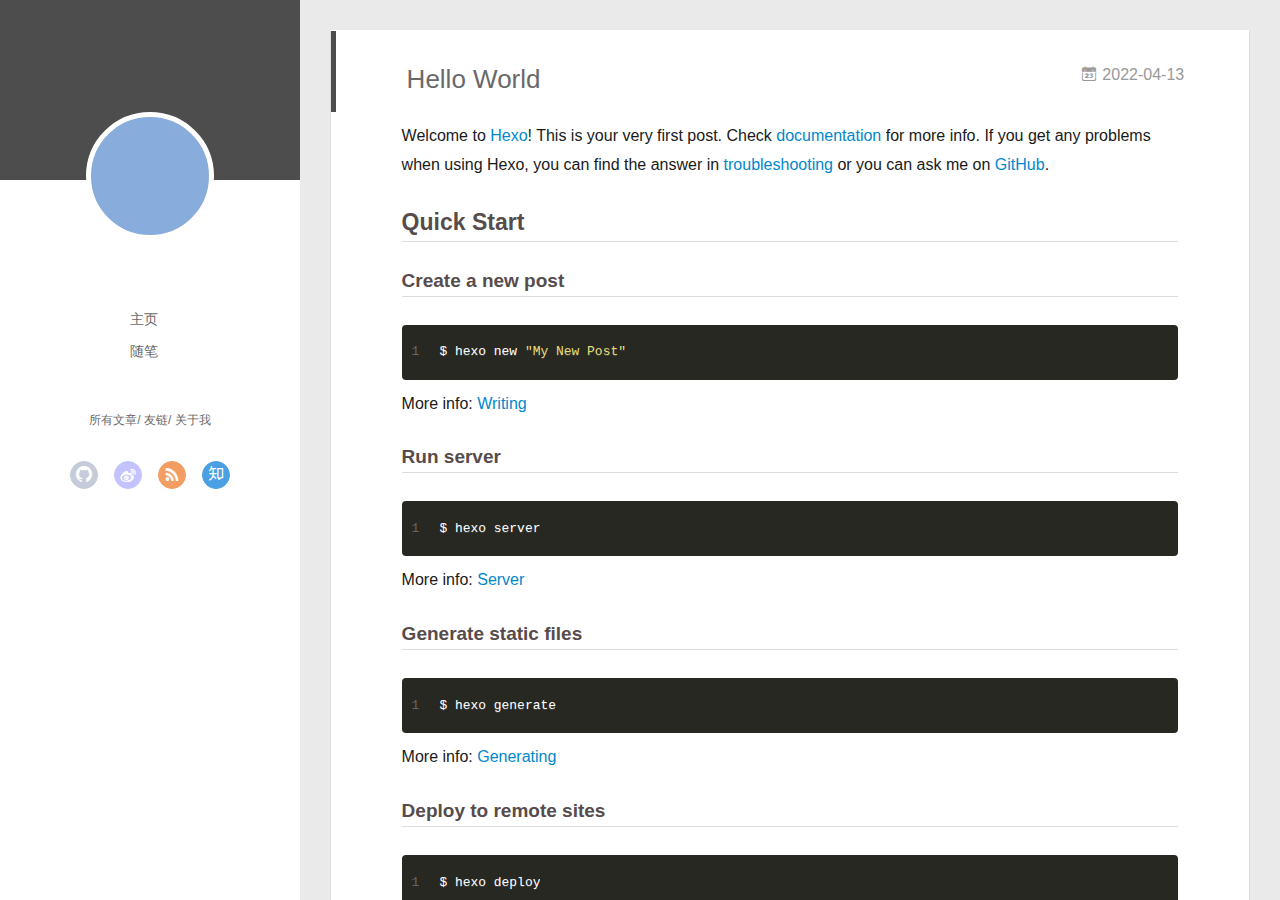
==== index.html @ fbbd0578 "Site updated: 2022-04-13 17:33:51" ====
<!DOCTYPE html>
<html>
<head>
  <meta charset="utf-8">
  
  <meta name="renderer" content="webkit">
  <meta http-equiv="X-UA-Compatible" content="IE=edge" >
  <link rel="dns-prefetch" href="http://example.com">
  <title>Hexo</title>
  <meta name="viewport" content="width=device-width, initial-scale=1, maximum-scale=1">
  <meta property="og:type" content="website">
<meta property="og:title" content="Hexo">
<meta property="og:url" content="http://example.com/index.html">
<meta property="og:site_name" content="Hexo">
<meta property="og:locale" content="en_US">
<meta property="article:author" content="John Doe">
<meta name="twitter:card" content="summary">
  
    <link rel="alternative" href="/atom.xml" title="Hexo" type="application/atom+xml">
  
  
    <link rel="icon" href="/favicon.png">
  
  <link rel="stylesheet" type="text/css" href="/./main.0cf68a.css">
  <style type="text/css">
  
    #container.show {
      background: linear-gradient(200deg,#a0cfe4,#e8c37e);
    }
  </style>
  

  

<meta name="generator" content="Hexo 6.1.0"></head>

<body>
  <div id="container" q-class="show:isCtnShow">
    <canvas id="anm-canvas" class="anm-canvas"></canvas>
    <div class="left-col" q-class="show:isShow">
      
<div class="overlay" style="background: #4d4d4d"></div>
<div class="intrude-less">
	<header id="header" class="inner">
		<a href="/" class="profilepic">
			<img src="" class="js-avatar">
		</a>
		<hgroup>
		  <h1 class="header-author"><a href="/"></a></h1>
		</hgroup>
		

		<nav class="header-menu">
			<ul>
			
				<li><a href="/">主页</a></li>
	        
				<li><a href="/tags/%E9%9A%8F%E7%AC%94/">随笔</a></li>
	        
			</ul>
		</nav>
		<nav class="header-smart-menu">
    		
    			
    			<a q-on="click: openSlider(e, 'innerArchive')" href="javascript:void(0)">所有文章</a>
    			
            
    			
    			<a q-on="click: openSlider(e, 'friends')" href="javascript:void(0)">友链</a>
    			
            
    			
    			<a q-on="click: openSlider(e, 'aboutme')" href="javascript:void(0)">关于我</a>
    			
            
		</nav>
		<nav class="header-nav">
			<div class="social">
				
					<a class="github" target="_blank" href="#" title="github"><i class="icon-github"></i></a>
		        
					<a class="weibo" target="_blank" href="#" title="weibo"><i class="icon-weibo"></i></a>
		        
					<a class="rss" target="_blank" href="#" title="rss"><i class="icon-rss"></i></a>
		        
					<a class="zhihu" target="_blank" href="#" title="zhihu"><i class="icon-zhihu"></i></a>
		        
			</div>
		</nav>
	</header>		
</div>

    </div>
    <div class="mid-col" q-class="show:isShow,hide:isShow|isFalse">
      
<nav id="mobile-nav">
  	<div class="overlay js-overlay" style="background: #4d4d4d"></div>
	<div class="btnctn js-mobile-btnctn">
  		<div class="slider-trigger list" q-on="click: openSlider(e)"><i class="icon icon-sort"></i></div>
	</div>
	<div class="intrude-less">
		<header id="header" class="inner">
			<div class="profilepic">
				<img src="" class="js-avatar">
			</div>
			<hgroup>
			  <h1 class="header-author js-header-author"></h1>
			</hgroup>
			
			
			
				
			
				
			
			
			
			<nav class="header-nav">
				<div class="social">
					
						<a class="github" target="_blank" href="#" title="github"><i class="icon-github"></i></a>
			        
						<a class="weibo" target="_blank" href="#" title="weibo"><i class="icon-weibo"></i></a>
			        
						<a class="rss" target="_blank" href="#" title="rss"><i class="icon-rss"></i></a>
			        
						<a class="zhihu" target="_blank" href="#" title="zhihu"><i class="icon-zhihu"></i></a>
			        
				</div>
			</nav>

			<nav class="header-menu js-header-menu">
				<ul style="width: 50%">
				
				
					<li style="width: 50%"><a href="/">主页</a></li>
		        
					<li style="width: 50%"><a href="/tags/%E9%9A%8F%E7%AC%94/">随笔</a></li>
		        
				</ul>
			</nav>
		</header>				
	</div>
	<div class="mobile-mask" style="display:none" q-show="isShow"></div>
</nav>

      <div id="wrapper" class="body-wrap">
        <div class="menu-l">
          <div class="canvas-wrap">
            <canvas data-colors="#eaeaea" data-sectionHeight="100" data-contentId="js-content" id="myCanvas1" class="anm-canvas"></canvas>
          </div>
          <div id="js-content" class="content-ll">
            
  
    <article id="post-hello-world" class="article article-type-post  article-index" itemscope itemprop="blogPost">
  <div class="article-inner">
    
      <header class="article-header">
        
  
    <h1 itemprop="name">
      <a class="article-title" href="/2022/04/13/hello-world/">Hello World</a>
    </h1>
  

        
        <a href="/2022/04/13/hello-world/" class="archive-article-date">
  	<time datetime="2022-04-13T09:19:42.666Z" itemprop="datePublished"><i class="icon-calendar icon"></i>2022-04-13</time>
</a>
        
      </header>
    
    <div class="article-entry" itemprop="articleBody">
      
        <p>Welcome to <a target="_blank" rel="noopener" href="https://hexo.io/">Hexo</a>! This is your very first post. Check <a target="_blank" rel="noopener" href="https://hexo.io/docs/">documentation</a> for more info. If you get any problems when using Hexo, you can find the answer in <a target="_blank" rel="noopener" href="https://hexo.io/docs/troubleshooting.html">troubleshooting</a> or you can ask me on <a target="_blank" rel="noopener" href="https://github.com/hexojs/hexo/issues">GitHub</a>.</p>
<h2 id="Quick-Start"><a href="#Quick-Start" class="headerlink" title="Quick Start"></a>Quick Start</h2><h3 id="Create-a-new-post"><a href="#Create-a-new-post" class="headerlink" title="Create a new post"></a>Create a new post</h3><figure class="highlight bash"><table><tr><td class="gutter"><pre><span class="line">1</span><br></pre></td><td class="code"><pre><span class="line">$ hexo new <span class="string">&quot;My New Post&quot;</span></span><br></pre></td></tr></table></figure>

<p>More info: <a target="_blank" rel="noopener" href="https://hexo.io/docs/writing.html">Writing</a></p>
<h3 id="Run-server"><a href="#Run-server" class="headerlink" title="Run server"></a>Run server</h3><figure class="highlight bash"><table><tr><td class="gutter"><pre><span class="line">1</span><br></pre></td><td class="code"><pre><span class="line">$ hexo server</span><br></pre></td></tr></table></figure>

<p>More info: <a target="_blank" rel="noopener" href="https://hexo.io/docs/server.html">Server</a></p>
<h3 id="Generate-static-files"><a href="#Generate-static-files" class="headerlink" title="Generate static files"></a>Generate static files</h3><figure class="highlight bash"><table><tr><td class="gutter"><pre><span class="line">1</span><br></pre></td><td class="code"><pre><span class="line">$ hexo generate</span><br></pre></td></tr></table></figure>

<p>More info: <a target="_blank" rel="noopener" href="https://hexo.io/docs/generating.html">Generating</a></p>
<h3 id="Deploy-to-remote-sites"><a href="#Deploy-to-remote-sites" class="headerlink" title="Deploy to remote sites"></a>Deploy to remote sites</h3><figure class="highlight bash"><table><tr><td class="gutter"><pre><span class="line">1</span><br></pre></td><td class="code"><pre><span class="line">$ hexo deploy</span><br></pre></td></tr></table></figure>

<p>More info: <a target="_blank" rel="noopener" href="https://hexo.io/docs/one-command-deployment.html">Deployment</a></p>

      

      
    </div>
    <div class="article-info article-info-index">
      
      
      

      
        <p class="article-more-link">
          <a class="article-more-a" href="/2022/04/13/hello-world/">展开全文 >></a>
        </p>
      

      
      <div class="clearfix"></div>
    </div>
  </div>
</article>

<aside class="wrap-side-operation">
    <div class="mod-side-operation">
        
        <div class="jump-container" id="js-jump-container" style="display:none;">
            <a href="javascript:void(0)" class="mod-side-operation__jump-to-top">
                <i class="icon-font icon-back"></i>
            </a>
            <div id="js-jump-plan-container" class="jump-plan-container" style="top: -11px;">
                <i class="icon-font icon-plane jump-plane"></i>
            </div>
        </div>
        
        
    </div>
</aside>




  
  


          </div>
        </div>
      </div>
      <footer id="footer">
  <div class="outer">
    <div id="footer-info">
    	<div class="footer-left">
    		&copy; 2022 John Doe
    	</div>
      	<div class="footer-right">
      		<a href="http://hexo.io/" target="_blank">Hexo</a>  Theme <a href="https://github.com/litten/hexo-theme-yilia" target="_blank">Yilia</a> by Litten
      	</div>
    </div>
  </div>
</footer>
    </div>
    <script>
	var yiliaConfig = {
		mathjax: false,
		isHome: true,
		isPost: false,
		isArchive: false,
		isTag: false,
		isCategory: false,
		open_in_new: false,
		toc_hide_index: true,
		root: "/",
		innerArchive: true,
		showTags: false
	}
</script>

<script>!function(t){function n(e){if(r[e])return r[e].exports;var i=r[e]={exports:{},id:e,loaded:!1};return t[e].call(i.exports,i,i.exports,n),i.loaded=!0,i.exports}var r={};n.m=t,n.c=r,n.p="./",n(0)}([function(t,n,r){r(195),t.exports=r(191)},function(t,n,r){var e=r(3),i=r(52),o=r(27),u=r(28),c=r(53),f="prototype",a=function(t,n,r){var s,l,h,v,p=t&a.F,d=t&a.G,y=t&a.S,g=t&a.P,b=t&a.B,m=d?e:y?e[n]||(e[n]={}):(e[n]||{})[f],x=d?i:i[n]||(i[n]={}),w=x[f]||(x[f]={});d&&(r=n);for(s in r)l=!p&&m&&void 0!==m[s],h=(l?m:r)[s],v=b&&l?c(h,e):g&&"function"==typeof h?c(Function.call,h):h,m&&u(m,s,h,t&a.U),x[s]!=h&&o(x,s,v),g&&w[s]!=h&&(w[s]=h)};e.core=i,a.F=1,a.G=2,a.S=4,a.P=8,a.B=16,a.W=32,a.U=64,a.R=128,t.exports=a},function(t,n,r){var e=r(6);t.exports=function(t){if(!e(t))throw TypeError(t+" is not an object!");return t}},function(t,n){var r=t.exports="undefined"!=typeof window&&window.Math==Math?window:"undefined"!=typeof self&&self.Math==Math?self:Function("return this")();"number"==typeof __g&&(__g=r)},function(t,n){t.exports=function(t){try{return!!t()}catch(t){return!0}}},function(t,n){var r=t.exports="undefined"!=typeof window&&window.Math==Math?window:"undefined"!=typeof self&&self.Math==Math?self:Function("return this")();"number"==typeof __g&&(__g=r)},function(t,n){t.exports=function(t){return"object"==typeof t?null!==t:"function"==typeof t}},function(t,n,r){var e=r(126)("wks"),i=r(76),o=r(3).Symbol,u="function"==typeof o;(t.exports=function(t){return e[t]||(e[t]=u&&o[t]||(u?o:i)("Symbol."+t))}).store=e},function(t,n){var r={}.hasOwnProperty;t.exports=function(t,n){return r.call(t,n)}},function(t,n,r){var e=r(94),i=r(33);t.exports=function(t){return e(i(t))}},function(t,n,r){t.exports=!r(4)(function(){return 7!=Object.defineProperty({},"a",{get:function(){return 7}}).a})},function(t,n,r){var e=r(2),i=r(167),o=r(50),u=Object.defineProperty;n.f=r(10)?Object.defineProperty:function(t,n,r){if(e(t),n=o(n,!0),e(r),i)try{return u(t,n,r)}catch(t){}if("get"in r||"set"in r)throw TypeError("Accessors not supported!");return"value"in r&&(t[n]=r.value),t}},function(t,n,r){t.exports=!r(18)(function(){return 7!=Object.defineProperty({},"a",{get:function(){return 7}}).a})},function(t,n,r){var e=r(14),i=r(22);t.exports=r(12)?function(t,n,r){return e.f(t,n,i(1,r))}:function(t,n,r){return t[n]=r,t}},function(t,n,r){var e=r(20),i=r(58),o=r(42),u=Object.defineProperty;n.f=r(12)?Object.defineProperty:function(t,n,r){if(e(t),n=o(n,!0),e(r),i)try{return u(t,n,r)}catch(t){}if("get"in r||"set"in r)throw TypeError("Accessors not supported!");return"value"in r&&(t[n]=r.value),t}},function(t,n,r){var e=r(40)("wks"),i=r(23),o=r(5).Symbol,u="function"==typeof o;(t.exports=function(t){return e[t]||(e[t]=u&&o[t]||(u?o:i)("Symbol."+t))}).store=e},function(t,n,r){var e=r(67),i=Math.min;t.exports=function(t){return t>0?i(e(t),9007199254740991):0}},function(t,n,r){var e=r(46);t.exports=function(t){return Object(e(t))}},function(t,n){t.exports=function(t){try{return!!t()}catch(t){return!0}}},function(t,n,r){var e=r(63),i=r(34);t.exports=Object.keys||function(t){return e(t,i)}},function(t,n,r){var e=r(21);t.exports=function(t){if(!e(t))throw TypeError(t+" is not an object!");return t}},function(t,n){t.exports=function(t){return"object"==typeof t?null!==t:"function"==typeof t}},function(t,n){t.exports=function(t,n){return{enumerable:!(1&t),configurable:!(2&t),writable:!(4&t),value:n}}},function(t,n){var r=0,e=Math.random();t.exports=function(t){return"Symbol(".concat(void 0===t?"":t,")_",(++r+e).toString(36))}},function(t,n){var r={}.hasOwnProperty;t.exports=function(t,n){return r.call(t,n)}},function(t,n){var r=t.exports={version:"2.4.0"};"number"==typeof __e&&(__e=r)},function(t,n){t.exports=function(t){if("function"!=typeof t)throw TypeError(t+" is not a function!");return t}},function(t,n,r){var e=r(11),i=r(66);t.exports=r(10)?function(t,n,r){return e.f(t,n,i(1,r))}:function(t,n,r){return t[n]=r,t}},function(t,n,r){var e=r(3),i=r(27),o=r(24),u=r(76)("src"),c="toString",f=Function[c],a=(""+f).split(c);r(52).inspectSource=function(t){return f.call(t)},(t.exports=function(t,n,r,c){var f="function"==typeof r;f&&(o(r,"name")||i(r,"name",n)),t[n]!==r&&(f&&(o(r,u)||i(r,u,t[n]?""+t[n]:a.join(String(n)))),t===e?t[n]=r:c?t[n]?t[n]=r:i(t,n,r):(delete t[n],i(t,n,r)))})(Function.prototype,c,function(){return"function"==typeof this&&this[u]||f.call(this)})},function(t,n,r){var e=r(1),i=r(4),o=r(46),u=function(t,n,r,e){var i=String(o(t)),u="<"+n;return""!==r&&(u+=" "+r+'="'+String(e).replace(/"/g,"&quot;")+'"'),u+">"+i+"</"+n+">"};t.exports=function(t,n){var r={};r[t]=n(u),e(e.P+e.F*i(function(){var n=""[t]('"');return n!==n.toLowerCase()||n.split('"').length>3}),"String",r)}},function(t,n,r){var e=r(115),i=r(46);t.exports=function(t){return e(i(t))}},function(t,n,r){var e=r(116),i=r(66),o=r(30),u=r(50),c=r(24),f=r(167),a=Object.getOwnPropertyDescriptor;n.f=r(10)?a:function(t,n){if(t=o(t),n=u(n,!0),f)try{return a(t,n)}catch(t){}if(c(t,n))return i(!e.f.call(t,n),t[n])}},function(t,n,r){var e=r(24),i=r(17),o=r(145)("IE_PROTO"),u=Object.prototype;t.exports=Object.getPrototypeOf||function(t){return t=i(t),e(t,o)?t[o]:"function"==typeof t.constructor&&t instanceof t.constructor?t.constructor.prototype:t instanceof Object?u:null}},function(t,n){t.exports=function(t){if(void 0==t)throw TypeError("Can't call method on  "+t);return t}},function(t,n){t.exports="constructor,hasOwnProperty,isPrototypeOf,propertyIsEnumerable,toLocaleString,toString,valueOf".split(",")},function(t,n){t.exports={}},function(t,n){t.exports=!0},function(t,n){n.f={}.propertyIsEnumerable},function(t,n,r){var e=r(14).f,i=r(8),o=r(15)("toStringTag");t.exports=function(t,n,r){t&&!i(t=r?t:t.prototype,o)&&e(t,o,{configurable:!0,value:n})}},function(t,n,r){var e=r(40)("keys"),i=r(23);t.exports=function(t){return e[t]||(e[t]=i(t))}},function(t,n,r){var e=r(5),i="__core-js_shared__",o=e[i]||(e[i]={});t.exports=function(t){return o[t]||(o[t]={})}},function(t,n){var r=Math.ceil,e=Math.floor;t.exports=function(t){return isNaN(t=+t)?0:(t>0?e:r)(t)}},function(t,n,r){var e=r(21);t.exports=function(t,n){if(!e(t))return t;var r,i;if(n&&"function"==typeof(r=t.toString)&&!e(i=r.call(t)))return i;if("function"==typeof(r=t.valueOf)&&!e(i=r.call(t)))return i;if(!n&&"function"==typeof(r=t.toString)&&!e(i=r.call(t)))return i;throw TypeError("Can't convert object to primitive value")}},function(t,n,r){var e=r(5),i=r(25),o=r(36),u=r(44),c=r(14).f;t.exports=function(t){var n=i.Symbol||(i.Symbol=o?{}:e.Symbol||{});"_"==t.charAt(0)||t in n||c(n,t,{value:u.f(t)})}},function(t,n,r){n.f=r(15)},function(t,n){var r={}.toString;t.exports=function(t){return r.call(t).slice(8,-1)}},function(t,n){t.exports=function(t){if(void 0==t)throw TypeError("Can't call method on  "+t);return t}},function(t,n,r){var e=r(4);t.exports=function(t,n){return!!t&&e(function(){n?t.call(null,function(){},1):t.call(null)})}},function(t,n,r){var e=r(53),i=r(115),o=r(17),u=r(16),c=r(203);t.exports=function(t,n){var r=1==t,f=2==t,a=3==t,s=4==t,l=6==t,h=5==t||l,v=n||c;return function(n,c,p){for(var d,y,g=o(n),b=i(g),m=e(c,p,3),x=u(b.length),w=0,S=r?v(n,x):f?v(n,0):void 0;x>w;w++)if((h||w in b)&&(d=b[w],y=m(d,w,g),t))if(r)S[w]=y;else if(y)switch(t){case 3:return!0;case 5:return d;case 6:return w;case 2:S.push(d)}else if(s)return!1;return l?-1:a||s?s:S}}},function(t,n,r){var e=r(1),i=r(52),o=r(4);t.exports=function(t,n){var r=(i.Object||{})[t]||Object[t],u={};u[t]=n(r),e(e.S+e.F*o(function(){r(1)}),"Object",u)}},function(t,n,r){var e=r(6);t.exports=function(t,n){if(!e(t))return t;var r,i;if(n&&"function"==typeof(r=t.toString)&&!e(i=r.call(t)))return i;if("function"==typeof(r=t.valueOf)&&!e(i=r.call(t)))return i;if(!n&&"function"==typeof(r=t.toString)&&!e(i=r.call(t)))return i;throw TypeError("Can't convert object to primitive value")}},function(t,n,r){var e=r(5),i=r(25),o=r(91),u=r(13),c="prototype",f=function(t,n,r){var a,s,l,h=t&f.F,v=t&f.G,p=t&f.S,d=t&f.P,y=t&f.B,g=t&f.W,b=v?i:i[n]||(i[n]={}),m=b[c],x=v?e:p?e[n]:(e[n]||{})[c];v&&(r=n);for(a in r)(s=!h&&x&&void 0!==x[a])&&a in b||(l=s?x[a]:r[a],b[a]=v&&"function"!=typeof x[a]?r[a]:y&&s?o(l,e):g&&x[a]==l?function(t){var n=function(n,r,e){if(this instanceof t){switch(arguments.length){case 0:return new t;case 1:return new t(n);case 2:return new t(n,r)}return new t(n,r,e)}return t.apply(this,arguments)};return n[c]=t[c],n}(l):d&&"function"==typeof l?o(Function.call,l):l,d&&((b.virtual||(b.virtual={}))[a]=l,t&f.R&&m&&!m[a]&&u(m,a,l)))};f.F=1,f.G=2,f.S=4,f.P=8,f.B=16,f.W=32,f.U=64,f.R=128,t.exports=f},function(t,n){var r=t.exports={version:"2.4.0"};"number"==typeof __e&&(__e=r)},function(t,n,r){var e=r(26);t.exports=function(t,n,r){if(e(t),void 0===n)return t;switch(r){case 1:return function(r){return t.call(n,r)};case 2:return function(r,e){return t.call(n,r,e)};case 3:return function(r,e,i){return t.call(n,r,e,i)}}return function(){return t.apply(n,arguments)}}},function(t,n,r){var e=r(183),i=r(1),o=r(126)("metadata"),u=o.store||(o.store=new(r(186))),c=function(t,n,r){var i=u.get(t);if(!i){if(!r)return;u.set(t,i=new e)}var o=i.get(n);if(!o){if(!r)return;i.set(n,o=new e)}return o},f=function(t,n,r){var e=c(n,r,!1);return void 0!==e&&e.has(t)},a=function(t,n,r){var e=c(n,r,!1);return void 0===e?void 0:e.get(t)},s=function(t,n,r,e){c(r,e,!0).set(t,n)},l=function(t,n){var r=c(t,n,!1),e=[];return r&&r.forEach(function(t,n){e.push(n)}),e},h=function(t){return void 0===t||"symbol"==typeof t?t:String(t)},v=function(t){i(i.S,"Reflect",t)};t.exports={store:u,map:c,has:f,get:a,set:s,keys:l,key:h,exp:v}},function(t,n,r){"use strict";if(r(10)){var e=r(69),i=r(3),o=r(4),u=r(1),c=r(127),f=r(152),a=r(53),s=r(68),l=r(66),h=r(27),v=r(73),p=r(67),d=r(16),y=r(75),g=r(50),b=r(24),m=r(180),x=r(114),w=r(6),S=r(17),_=r(137),O=r(70),E=r(32),P=r(71).f,j=r(154),F=r(76),M=r(7),A=r(48),N=r(117),T=r(146),I=r(155),k=r(80),L=r(123),R=r(74),C=r(130),D=r(160),U=r(11),W=r(31),G=U.f,B=W.f,V=i.RangeError,z=i.TypeError,q=i.Uint8Array,K="ArrayBuffer",J="Shared"+K,Y="BYTES_PER_ELEMENT",H="prototype",$=Array[H],X=f.ArrayBuffer,Q=f.DataView,Z=A(0),tt=A(2),nt=A(3),rt=A(4),et=A(5),it=A(6),ot=N(!0),ut=N(!1),ct=I.values,ft=I.keys,at=I.entries,st=$.lastIndexOf,lt=$.reduce,ht=$.reduceRight,vt=$.join,pt=$.sort,dt=$.slice,yt=$.toString,gt=$.toLocaleString,bt=M("iterator"),mt=M("toStringTag"),xt=F("typed_constructor"),wt=F("def_constructor"),St=c.CONSTR,_t=c.TYPED,Ot=c.VIEW,Et="Wrong length!",Pt=A(1,function(t,n){return Tt(T(t,t[wt]),n)}),jt=o(function(){return 1===new q(new Uint16Array([1]).buffer)[0]}),Ft=!!q&&!!q[H].set&&o(function(){new q(1).set({})}),Mt=function(t,n){if(void 0===t)throw z(Et);var r=+t,e=d(t);if(n&&!m(r,e))throw V(Et);return e},At=function(t,n){var r=p(t);if(r<0||r%n)throw V("Wrong offset!");return r},Nt=function(t){if(w(t)&&_t in t)return t;throw z(t+" is not a typed array!")},Tt=function(t,n){if(!(w(t)&&xt in t))throw z("It is not a typed array constructor!");return new t(n)},It=function(t,n){return kt(T(t,t[wt]),n)},kt=function(t,n){for(var r=0,e=n.length,i=Tt(t,e);e>r;)i[r]=n[r++];return i},Lt=function(t,n,r){G(t,n,{get:function(){return this._d[r]}})},Rt=function(t){var n,r,e,i,o,u,c=S(t),f=arguments.length,s=f>1?arguments[1]:void 0,l=void 0!==s,h=j(c);if(void 0!=h&&!_(h)){for(u=h.call(c),e=[],n=0;!(o=u.next()).done;n++)e.push(o.value);c=e}for(l&&f>2&&(s=a(s,arguments[2],2)),n=0,r=d(c.length),i=Tt(this,r);r>n;n++)i[n]=l?s(c[n],n):c[n];return i},Ct=function(){for(var t=0,n=arguments.length,r=Tt(this,n);n>t;)r[t]=arguments[t++];return r},Dt=!!q&&o(function(){gt.call(new q(1))}),Ut=function(){return gt.apply(Dt?dt.call(Nt(this)):Nt(this),arguments)},Wt={copyWithin:function(t,n){return D.call(Nt(this),t,n,arguments.length>2?arguments[2]:void 0)},every:function(t){return rt(Nt(this),t,arguments.length>1?arguments[1]:void 0)},fill:function(t){return C.apply(Nt(this),arguments)},filter:function(t){return It(this,tt(Nt(this),t,arguments.length>1?arguments[1]:void 0))},find:function(t){return et(Nt(this),t,arguments.length>1?arguments[1]:void 0)},findIndex:function(t){return it(Nt(this),t,arguments.length>1?arguments[1]:void 0)},forEach:function(t){Z(Nt(this),t,arguments.length>1?arguments[1]:void 0)},indexOf:function(t){return ut(Nt(this),t,arguments.length>1?arguments[1]:void 0)},includes:function(t){return ot(Nt(this),t,arguments.length>1?arguments[1]:void 0)},join:function(t){return vt.apply(Nt(this),arguments)},lastIndexOf:function(t){return st.apply(Nt(this),arguments)},map:function(t){return Pt(Nt(this),t,arguments.length>1?arguments[1]:void 0)},reduce:function(t){return lt.apply(Nt(this),arguments)},reduceRight:function(t){return ht.apply(Nt(this),arguments)},reverse:function(){for(var t,n=this,r=Nt(n).length,e=Math.floor(r/2),i=0;i<e;)t=n[i],n[i++]=n[--r],n[r]=t;return n},some:function(t){return nt(Nt(this),t,arguments.length>1?arguments[1]:void 0)},sort:function(t){return pt.call(Nt(this),t)},subarray:function(t,n){var r=Nt(this),e=r.length,i=y(t,e);return new(T(r,r[wt]))(r.buffer,r.byteOffset+i*r.BYTES_PER_ELEMENT,d((void 0===n?e:y(n,e))-i))}},Gt=function(t,n){return It(this,dt.call(Nt(this),t,n))},Bt=function(t){Nt(this);var n=At(arguments[1],1),r=this.length,e=S(t),i=d(e.length),o=0;if(i+n>r)throw V(Et);for(;o<i;)this[n+o]=e[o++]},Vt={entries:function(){return at.call(Nt(this))},keys:function(){return ft.call(Nt(this))},values:function(){return ct.call(Nt(this))}},zt=function(t,n){return w(t)&&t[_t]&&"symbol"!=typeof n&&n in t&&String(+n)==String(n)},qt=function(t,n){return zt(t,n=g(n,!0))?l(2,t[n]):B(t,n)},Kt=function(t,n,r){return!(zt(t,n=g(n,!0))&&w(r)&&b(r,"value"))||b(r,"get")||b(r,"set")||r.configurable||b(r,"writable")&&!r.writable||b(r,"enumerable")&&!r.enumerable?G(t,n,r):(t[n]=r.value,t)};St||(W.f=qt,U.f=Kt),u(u.S+u.F*!St,"Object",{getOwnPropertyDescriptor:qt,defineProperty:Kt}),o(function(){yt.call({})})&&(yt=gt=function(){return vt.call(this)});var Jt=v({},Wt);v(Jt,Vt),h(Jt,bt,Vt.values),v(Jt,{slice:Gt,set:Bt,constructor:function(){},toString:yt,toLocaleString:Ut}),Lt(Jt,"buffer","b"),Lt(Jt,"byteOffset","o"),Lt(Jt,"byteLength","l"),Lt(Jt,"length","e"),G(Jt,mt,{get:function(){return this[_t]}}),t.exports=function(t,n,r,f){f=!!f;var a=t+(f?"Clamped":"")+"Array",l="Uint8Array"!=a,v="get"+t,p="set"+t,y=i[a],g=y||{},b=y&&E(y),m=!y||!c.ABV,S={},_=y&&y[H],j=function(t,r){var e=t._d;return e.v[v](r*n+e.o,jt)},F=function(t,r,e){var i=t._d;f&&(e=(e=Math.round(e))<0?0:e>255?255:255&e),i.v[p](r*n+i.o,e,jt)},M=function(t,n){G(t,n,{get:function(){return j(this,n)},set:function(t){return F(this,n,t)},enumerable:!0})};m?(y=r(function(t,r,e,i){s(t,y,a,"_d");var o,u,c,f,l=0,v=0;if(w(r)){if(!(r instanceof X||(f=x(r))==K||f==J))return _t in r?kt(y,r):Rt.call(y,r);o=r,v=At(e,n);var p=r.byteLength;if(void 0===i){if(p%n)throw V(Et);if((u=p-v)<0)throw V(Et)}else if((u=d(i)*n)+v>p)throw V(Et);c=u/n}else c=Mt(r,!0),u=c*n,o=new X(u);for(h(t,"_d",{b:o,o:v,l:u,e:c,v:new Q(o)});l<c;)M(t,l++)}),_=y[H]=O(Jt),h(_,"constructor",y)):L(function(t){new y(null),new y(t)},!0)||(y=r(function(t,r,e,i){s(t,y,a);var o;return w(r)?r instanceof X||(o=x(r))==K||o==J?void 0!==i?new g(r,At(e,n),i):void 0!==e?new g(r,At(e,n)):new g(r):_t in r?kt(y,r):Rt.call(y,r):new g(Mt(r,l))}),Z(b!==Function.prototype?P(g).concat(P(b)):P(g),function(t){t in y||h(y,t,g[t])}),y[H]=_,e||(_.constructor=y));var A=_[bt],N=!!A&&("values"==A.name||void 0==A.name),T=Vt.values;h(y,xt,!0),h(_,_t,a),h(_,Ot,!0),h(_,wt,y),(f?new y(1)[mt]==a:mt in _)||G(_,mt,{get:function(){return a}}),S[a]=y,u(u.G+u.W+u.F*(y!=g),S),u(u.S,a,{BYTES_PER_ELEMENT:n,from:Rt,of:Ct}),Y in _||h(_,Y,n),u(u.P,a,Wt),R(a),u(u.P+u.F*Ft,a,{set:Bt}),u(u.P+u.F*!N,a,Vt),u(u.P+u.F*(_.toString!=yt),a,{toString:yt}),u(u.P+u.F*o(function(){new y(1).slice()}),a,{slice:Gt}),u(u.P+u.F*(o(function(){return[1,2].toLocaleString()!=new y([1,2]).toLocaleString()})||!o(function(){_.toLocaleString.call([1,2])})),a,{toLocaleString:Ut}),k[a]=N?A:T,e||N||h(_,bt,T)}}else t.exports=function(){}},function(t,n){var r={}.toString;t.exports=function(t){return r.call(t).slice(8,-1)}},function(t,n,r){var e=r(21),i=r(5).document,o=e(i)&&e(i.createElement);t.exports=function(t){return o?i.createElement(t):{}}},function(t,n,r){t.exports=!r(12)&&!r(18)(function(){return 7!=Object.defineProperty(r(57)("div"),"a",{get:function(){return 7}}).a})},function(t,n,r){"use strict";var e=r(36),i=r(51),o=r(64),u=r(13),c=r(8),f=r(35),a=r(96),s=r(38),l=r(103),h=r(15)("iterator"),v=!([].keys&&"next"in[].keys()),p="keys",d="values",y=function(){return this};t.exports=function(t,n,r,g,b,m,x){a(r,n,g);var w,S,_,O=function(t){if(!v&&t in F)return F[t];switch(t){case p:case d:return function(){return new r(this,t)}}return function(){return new r(this,t)}},E=n+" Iterator",P=b==d,j=!1,F=t.prototype,M=F[h]||F["@@iterator"]||b&&F[b],A=M||O(b),N=b?P?O("entries"):A:void 0,T="Array"==n?F.entries||M:M;if(T&&(_=l(T.call(new t)))!==Object.prototype&&(s(_,E,!0),e||c(_,h)||u(_,h,y)),P&&M&&M.name!==d&&(j=!0,A=function(){return M.call(this)}),e&&!x||!v&&!j&&F[h]||u(F,h,A),f[n]=A,f[E]=y,b)if(w={values:P?A:O(d),keys:m?A:O(p),entries:N},x)for(S in w)S in F||o(F,S,w[S]);else i(i.P+i.F*(v||j),n,w);return w}},function(t,n,r){var e=r(20),i=r(100),o=r(34),u=r(39)("IE_PROTO"),c=function(){},f="prototype",a=function(){var t,n=r(57)("iframe"),e=o.length;for(n.style.display="none",r(93).appendChild(n),n.src="javascript:",t=n.contentWindow.document,t.open(),t.write("<script>document.F=Object<\/script>"),t.close(),a=t.F;e--;)delete a[f][o[e]];return a()};t.exports=Object.create||function(t,n){var r;return null!==t?(c[f]=e(t),r=new c,c[f]=null,r[u]=t):r=a(),void 0===n?r:i(r,n)}},function(t,n,r){var e=r(63),i=r(34).concat("length","prototype");n.f=Object.getOwnPropertyNames||function(t){return e(t,i)}},function(t,n){n.f=Object.getOwnPropertySymbols},function(t,n,r){var e=r(8),i=r(9),o=r(90)(!1),u=r(39)("IE_PROTO");t.exports=function(t,n){var r,c=i(t),f=0,a=[];for(r in c)r!=u&&e(c,r)&&a.push(r);for(;n.length>f;)e(c,r=n[f++])&&(~o(a,r)||a.push(r));return a}},function(t,n,r){t.exports=r(13)},function(t,n,r){var e=r(76)("meta"),i=r(6),o=r(24),u=r(11).f,c=0,f=Object.isExtensible||function(){return!0},a=!r(4)(function(){return f(Object.preventExtensions({}))}),s=function(t){u(t,e,{value:{i:"O"+ ++c,w:{}}})},l=function(t,n){if(!i(t))return"symbol"==typeof t?t:("string"==typeof t?"S":"P")+t;if(!o(t,e)){if(!f(t))return"F";if(!n)return"E";s(t)}return t[e].i},h=function(t,n){if(!o(t,e)){if(!f(t))return!0;if(!n)return!1;s(t)}return t[e].w},v=function(t){return a&&p.NEED&&f(t)&&!o(t,e)&&s(t),t},p=t.exports={KEY:e,NEED:!1,fastKey:l,getWeak:h,onFreeze:v}},function(t,n){t.exports=function(t,n){return{enumerable:!(1&t),configurable:!(2&t),writable:!(4&t),value:n}}},function(t,n){var r=Math.ceil,e=Math.floor;t.exports=function(t){return isNaN(t=+t)?0:(t>0?e:r)(t)}},function(t,n){t.exports=function(t,n,r,e){if(!(t instanceof n)||void 0!==e&&e in t)throw TypeError(r+": incorrect invocation!");return t}},function(t,n){t.exports=!1},function(t,n,r){var e=r(2),i=r(173),o=r(133),u=r(145)("IE_PROTO"),c=function(){},f="prototype",a=function(){var t,n=r(132)("iframe"),e=o.length;for(n.style.display="none",r(135).appendChild(n),n.src="javascript:",t=n.contentWindow.document,t.open(),t.write("<script>document.F=Object<\/script>"),t.close(),a=t.F;e--;)delete a[f][o[e]];return a()};t.exports=Object.create||function(t,n){var r;return null!==t?(c[f]=e(t),r=new c,c[f]=null,r[u]=t):r=a(),void 0===n?r:i(r,n)}},function(t,n,r){var e=r(175),i=r(133).concat("length","prototype");n.f=Object.getOwnPropertyNames||function(t){return e(t,i)}},function(t,n,r){var e=r(175),i=r(133);t.exports=Object.keys||function(t){return e(t,i)}},function(t,n,r){var e=r(28);t.exports=function(t,n,r){for(var i in n)e(t,i,n[i],r);return t}},function(t,n,r){"use strict";var e=r(3),i=r(11),o=r(10),u=r(7)("species");t.exports=function(t){var n=e[t];o&&n&&!n[u]&&i.f(n,u,{configurable:!0,get:function(){return this}})}},function(t,n,r){var e=r(67),i=Math.max,o=Math.min;t.exports=function(t,n){return t=e(t),t<0?i(t+n,0):o(t,n)}},function(t,n){var r=0,e=Math.random();t.exports=function(t){return"Symbol(".concat(void 0===t?"":t,")_",(++r+e).toString(36))}},function(t,n,r){var e=r(33);t.exports=function(t){return Object(e(t))}},function(t,n,r){var e=r(7)("unscopables"),i=Array.prototype;void 0==i[e]&&r(27)(i,e,{}),t.exports=function(t){i[e][t]=!0}},function(t,n,r){var e=r(53),i=r(169),o=r(137),u=r(2),c=r(16),f=r(154),a={},s={},n=t.exports=function(t,n,r,l,h){var v,p,d,y,g=h?function(){return t}:f(t),b=e(r,l,n?2:1),m=0;if("function"!=typeof g)throw TypeError(t+" is not iterable!");if(o(g)){for(v=c(t.length);v>m;m++)if((y=n?b(u(p=t[m])[0],p[1]):b(t[m]))===a||y===s)return y}else for(d=g.call(t);!(p=d.next()).done;)if((y=i(d,b,p.value,n))===a||y===s)return y};n.BREAK=a,n.RETURN=s},function(t,n){t.exports={}},function(t,n,r){var e=r(11).f,i=r(24),o=r(7)("toStringTag");t.exports=function(t,n,r){t&&!i(t=r?t:t.prototype,o)&&e(t,o,{configurable:!0,value:n})}},function(t,n,r){var e=r(1),i=r(46),o=r(4),u=r(150),c="["+u+"]",f="​",a=RegExp("^"+c+c+"*"),s=RegExp(c+c+"*$"),l=function(t,n,r){var i={},c=o(function(){return!!u[t]()||f[t]()!=f}),a=i[t]=c?n(h):u[t];r&&(i[r]=a),e(e.P+e.F*c,"String",i)},h=l.trim=function(t,n){return t=String(i(t)),1&n&&(t=t.replace(a,"")),2&n&&(t=t.replace(s,"")),t};t.exports=l},function(t,n,r){t.exports={default:r(86),__esModule:!0}},function(t,n,r){t.exports={default:r(87),__esModule:!0}},function(t,n,r){"use strict";function e(t){return t&&t.__esModule?t:{default:t}}n.__esModule=!0;var i=r(84),o=e(i),u=r(83),c=e(u),f="function"==typeof c.default&&"symbol"==typeof o.default?function(t){return typeof t}:function(t){return t&&"function"==typeof c.default&&t.constructor===c.default&&t!==c.default.prototype?"symbol":typeof t};n.default="function"==typeof c.default&&"symbol"===f(o.default)?function(t){return void 0===t?"undefined":f(t)}:function(t){return t&&"function"==typeof c.default&&t.constructor===c.default&&t!==c.default.prototype?"symbol":void 0===t?"undefined":f(t)}},function(t,n,r){r(110),r(108),r(111),r(112),t.exports=r(25).Symbol},function(t,n,r){r(109),r(113),t.exports=r(44).f("iterator")},function(t,n){t.exports=function(t){if("function"!=typeof t)throw TypeError(t+" is not a function!");return t}},function(t,n){t.exports=function(){}},function(t,n,r){var e=r(9),i=r(106),o=r(105);t.exports=function(t){return function(n,r,u){var c,f=e(n),a=i(f.length),s=o(u,a);if(t&&r!=r){for(;a>s;)if((c=f[s++])!=c)return!0}else for(;a>s;s++)if((t||s in f)&&f[s]===r)return t||s||0;return!t&&-1}}},function(t,n,r){var e=r(88);t.exports=function(t,n,r){if(e(t),void 0===n)return t;switch(r){case 1:return function(r){return t.call(n,r)};case 2:return function(r,e){return t.call(n,r,e)};case 3:return function(r,e,i){return t.call(n,r,e,i)}}return function(){return t.apply(n,arguments)}}},function(t,n,r){var e=r(19),i=r(62),o=r(37);t.exports=function(t){var n=e(t),r=i.f;if(r)for(var u,c=r(t),f=o.f,a=0;c.length>a;)f.call(t,u=c[a++])&&n.push(u);return n}},function(t,n,r){t.exports=r(5).document&&document.documentElement},function(t,n,r){var e=r(56);t.exports=Object("z").propertyIsEnumerable(0)?Object:function(t){return"String"==e(t)?t.split(""):Object(t)}},function(t,n,r){var e=r(56);t.exports=Array.isArray||function(t){return"Array"==e(t)}},function(t,n,r){"use strict";var e=r(60),i=r(22),o=r(38),u={};r(13)(u,r(15)("iterator"),function(){return this}),t.exports=function(t,n,r){t.prototype=e(u,{next:i(1,r)}),o(t,n+" Iterator")}},function(t,n){t.exports=function(t,n){return{value:n,done:!!t}}},function(t,n,r){var e=r(19),i=r(9);t.exports=function(t,n){for(var r,o=i(t),u=e(o),c=u.length,f=0;c>f;)if(o[r=u[f++]]===n)return r}},function(t,n,r){var e=r(23)("meta"),i=r(21),o=r(8),u=r(14).f,c=0,f=Object.isExtensible||function(){return!0},a=!r(18)(function(){return f(Object.preventExtensions({}))}),s=function(t){u(t,e,{value:{i:"O"+ ++c,w:{}}})},l=function(t,n){if(!i(t))return"symbol"==typeof t?t:("string"==typeof t?"S":"P")+t;if(!o(t,e)){if(!f(t))return"F";if(!n)return"E";s(t)}return t[e].i},h=function(t,n){if(!o(t,e)){if(!f(t))return!0;if(!n)return!1;s(t)}return t[e].w},v=function(t){return a&&p.NEED&&f(t)&&!o(t,e)&&s(t),t},p=t.exports={KEY:e,NEED:!1,fastKey:l,getWeak:h,onFreeze:v}},function(t,n,r){var e=r(14),i=r(20),o=r(19);t.exports=r(12)?Object.defineProperties:function(t,n){i(t);for(var r,u=o(n),c=u.length,f=0;c>f;)e.f(t,r=u[f++],n[r]);return t}},function(t,n,r){var e=r(37),i=r(22),o=r(9),u=r(42),c=r(8),f=r(58),a=Object.getOwnPropertyDescriptor;n.f=r(12)?a:function(t,n){if(t=o(t),n=u(n,!0),f)try{return a(t,n)}catch(t){}if(c(t,n))return i(!e.f.call(t,n),t[n])}},function(t,n,r){var e=r(9),i=r(61).f,o={}.toString,u="object"==typeof window&&window&&Object.getOwnPropertyNames?Object.getOwnPropertyNames(window):[],c=function(t){try{return i(t)}catch(t){return u.slice()}};t.exports.f=function(t){return u&&"[object Window]"==o.call(t)?c(t):i(e(t))}},function(t,n,r){var e=r(8),i=r(77),o=r(39)("IE_PROTO"),u=Object.prototype;t.exports=Object.getPrototypeOf||function(t){return t=i(t),e(t,o)?t[o]:"function"==typeof t.constructor&&t instanceof t.constructor?t.constructor.prototype:t instanceof Object?u:null}},function(t,n,r){var e=r(41),i=r(33);t.exports=function(t){return function(n,r){var o,u,c=String(i(n)),f=e(r),a=c.length;return f<0||f>=a?t?"":void 0:(o=c.charCodeAt(f),o<55296||o>56319||f+1===a||(u=c.charCodeAt(f+1))<56320||u>57343?t?c.charAt(f):o:t?c.slice(f,f+2):u-56320+(o-55296<<10)+65536)}}},function(t,n,r){var e=r(41),i=Math.max,o=Math.min;t.exports=function(t,n){return t=e(t),t<0?i(t+n,0):o(t,n)}},function(t,n,r){var e=r(41),i=Math.min;t.exports=function(t){return t>0?i(e(t),9007199254740991):0}},function(t,n,r){"use strict";var e=r(89),i=r(97),o=r(35),u=r(9);t.exports=r(59)(Array,"Array",function(t,n){this._t=u(t),this._i=0,this._k=n},function(){var t=this._t,n=this._k,r=this._i++;return!t||r>=t.length?(this._t=void 0,i(1)):"keys"==n?i(0,r):"values"==n?i(0,t[r]):i(0,[r,t[r]])},"values"),o.Arguments=o.Array,e("keys"),e("values"),e("entries")},function(t,n){},function(t,n,r){"use strict";var e=r(104)(!0);r(59)(String,"String",function(t){this._t=String(t),this._i=0},function(){var t,n=this._t,r=this._i;return r>=n.length?{value:void 0,done:!0}:(t=e(n,r),this._i+=t.length,{value:t,done:!1})})},function(t,n,r){"use strict";var e=r(5),i=r(8),o=r(12),u=r(51),c=r(64),f=r(99).KEY,a=r(18),s=r(40),l=r(38),h=r(23),v=r(15),p=r(44),d=r(43),y=r(98),g=r(92),b=r(95),m=r(20),x=r(9),w=r(42),S=r(22),_=r(60),O=r(102),E=r(101),P=r(14),j=r(19),F=E.f,M=P.f,A=O.f,N=e.Symbol,T=e.JSON,I=T&&T.stringify,k="prototype",L=v("_hidden"),R=v("toPrimitive"),C={}.propertyIsEnumerable,D=s("symbol-registry"),U=s("symbols"),W=s("op-symbols"),G=Object[k],B="function"==typeof N,V=e.QObject,z=!V||!V[k]||!V[k].findChild,q=o&&a(function(){return 7!=_(M({},"a",{get:function(){return M(this,"a",{value:7}).a}})).a})?function(t,n,r){var e=F(G,n);e&&delete G[n],M(t,n,r),e&&t!==G&&M(G,n,e)}:M,K=function(t){var n=U[t]=_(N[k]);return n._k=t,n},J=B&&"symbol"==typeof N.iterator?function(t){return"symbol"==typeof t}:function(t){return t instanceof N},Y=function(t,n,r){return t===G&&Y(W,n,r),m(t),n=w(n,!0),m(r),i(U,n)?(r.enumerable?(i(t,L)&&t[L][n]&&(t[L][n]=!1),r=_(r,{enumerable:S(0,!1)})):(i(t,L)||M(t,L,S(1,{})),t[L][n]=!0),q(t,n,r)):M(t,n,r)},H=function(t,n){m(t);for(var r,e=g(n=x(n)),i=0,o=e.length;o>i;)Y(t,r=e[i++],n[r]);return t},$=function(t,n){return void 0===n?_(t):H(_(t),n)},X=function(t){var n=C.call(this,t=w(t,!0));return!(this===G&&i(U,t)&&!i(W,t))&&(!(n||!i(this,t)||!i(U,t)||i(this,L)&&this[L][t])||n)},Q=function(t,n){if(t=x(t),n=w(n,!0),t!==G||!i(U,n)||i(W,n)){var r=F(t,n);return!r||!i(U,n)||i(t,L)&&t[L][n]||(r.enumerable=!0),r}},Z=function(t){for(var n,r=A(x(t)),e=[],o=0;r.length>o;)i(U,n=r[o++])||n==L||n==f||e.push(n);return e},tt=function(t){for(var n,r=t===G,e=A(r?W:x(t)),o=[],u=0;e.length>u;)!i(U,n=e[u++])||r&&!i(G,n)||o.push(U[n]);return o};B||(N=function(){if(this instanceof N)throw TypeError("Symbol is not a constructor!");var t=h(arguments.length>0?arguments[0]:void 0),n=function(r){this===G&&n.call(W,r),i(this,L)&&i(this[L],t)&&(this[L][t]=!1),q(this,t,S(1,r))};return o&&z&&q(G,t,{configurable:!0,set:n}),K(t)},c(N[k],"toString",function(){return this._k}),E.f=Q,P.f=Y,r(61).f=O.f=Z,r(37).f=X,r(62).f=tt,o&&!r(36)&&c(G,"propertyIsEnumerable",X,!0),p.f=function(t){return K(v(t))}),u(u.G+u.W+u.F*!B,{Symbol:N});for(var nt="hasInstance,isConcatSpreadable,iterator,match,replace,search,species,split,toPrimitive,toStringTag,unscopables".split(","),rt=0;nt.length>rt;)v(nt[rt++]);for(var nt=j(v.store),rt=0;nt.length>rt;)d(nt[rt++]);u(u.S+u.F*!B,"Symbol",{for:function(t){return i(D,t+="")?D[t]:D[t]=N(t)},keyFor:function(t){if(J(t))return y(D,t);throw TypeError(t+" is not a symbol!")},useSetter:function(){z=!0},useSimple:function(){z=!1}}),u(u.S+u.F*!B,"Object",{create:$,defineProperty:Y,defineProperties:H,getOwnPropertyDescriptor:Q,getOwnPropertyNames:Z,getOwnPropertySymbols:tt}),T&&u(u.S+u.F*(!B||a(function(){var t=N();return"[null]"!=I([t])||"{}"!=I({a:t})||"{}"!=I(Object(t))})),"JSON",{stringify:function(t){if(void 0!==t&&!J(t)){for(var n,r,e=[t],i=1;arguments.length>i;)e.push(arguments[i++]);return n=e[1],"function"==typeof n&&(r=n),!r&&b(n)||(n=function(t,n){if(r&&(n=r.call(this,t,n)),!J(n))return n}),e[1]=n,I.apply(T,e)}}}),N[k][R]||r(13)(N[k],R,N[k].valueOf),l(N,"Symbol"),l(Math,"Math",!0),l(e.JSON,"JSON",!0)},function(t,n,r){r(43)("asyncIterator")},function(t,n,r){r(43)("observable")},function(t,n,r){r(107);for(var e=r(5),i=r(13),o=r(35),u=r(15)("toStringTag"),c=["NodeList","DOMTokenList","MediaList","StyleSheetList","CSSRuleList"],f=0;f<5;f++){var a=c[f],s=e[a],l=s&&s.prototype;l&&!l[u]&&i(l,u,a),o[a]=o.Array}},function(t,n,r){var e=r(45),i=r(7)("toStringTag"),o="Arguments"==e(function(){return arguments}()),u=function(t,n){try{return t[n]}catch(t){}};t.exports=function(t){var n,r,c;return void 0===t?"Undefined":null===t?"Null":"string"==typeof(r=u(n=Object(t),i))?r:o?e(n):"Object"==(c=e(n))&&"function"==typeof n.callee?"Arguments":c}},function(t,n,r){var e=r(45);t.exports=Object("z").propertyIsEnumerable(0)?Object:function(t){return"String"==e(t)?t.split(""):Object(t)}},function(t,n){n.f={}.propertyIsEnumerable},function(t,n,r){var e=r(30),i=r(16),o=r(75);t.exports=function(t){return function(n,r,u){var c,f=e(n),a=i(f.length),s=o(u,a);if(t&&r!=r){for(;a>s;)if((c=f[s++])!=c)return!0}else for(;a>s;s++)if((t||s in f)&&f[s]===r)return t||s||0;return!t&&-1}}},function(t,n,r){"use strict";var e=r(3),i=r(1),o=r(28),u=r(73),c=r(65),f=r(79),a=r(68),s=r(6),l=r(4),h=r(123),v=r(81),p=r(136);t.exports=function(t,n,r,d,y,g){var b=e[t],m=b,x=y?"set":"add",w=m&&m.prototype,S={},_=function(t){var n=w[t];o(w,t,"delete"==t?function(t){return!(g&&!s(t))&&n.call(this,0===t?0:t)}:"has"==t?function(t){return!(g&&!s(t))&&n.call(this,0===t?0:t)}:"get"==t?function(t){return g&&!s(t)?void 0:n.call(this,0===t?0:t)}:"add"==t?function(t){return n.call(this,0===t?0:t),this}:function(t,r){return n.call(this,0===t?0:t,r),this})};if("function"==typeof m&&(g||w.forEach&&!l(function(){(new m).entries().next()}))){var O=new m,E=O[x](g?{}:-0,1)!=O,P=l(function(){O.has(1)}),j=h(function(t){new m(t)}),F=!g&&l(function(){for(var t=new m,n=5;n--;)t[x](n,n);return!t.has(-0)});j||(m=n(function(n,r){a(n,m,t);var e=p(new b,n,m);return void 0!=r&&f(r,y,e[x],e),e}),m.prototype=w,w.constructor=m),(P||F)&&(_("delete"),_("has"),y&&_("get")),(F||E)&&_(x),g&&w.clear&&delete w.clear}else m=d.getConstructor(n,t,y,x),u(m.prototype,r),c.NEED=!0;return v(m,t),S[t]=m,i(i.G+i.W+i.F*(m!=b),S),g||d.setStrong(m,t,y),m}},function(t,n,r){"use strict";var e=r(27),i=r(28),o=r(4),u=r(46),c=r(7);t.exports=function(t,n,r){var f=c(t),a=r(u,f,""[t]),s=a[0],l=a[1];o(function(){var n={};return n[f]=function(){return 7},7!=""[t](n)})&&(i(String.prototype,t,s),e(RegExp.prototype,f,2==n?function(t,n){return l.call(t,this,n)}:function(t){return l.call(t,this)}))}
},function(t,n,r){"use strict";var e=r(2);t.exports=function(){var t=e(this),n="";return t.global&&(n+="g"),t.ignoreCase&&(n+="i"),t.multiline&&(n+="m"),t.unicode&&(n+="u"),t.sticky&&(n+="y"),n}},function(t,n){t.exports=function(t,n,r){var e=void 0===r;switch(n.length){case 0:return e?t():t.call(r);case 1:return e?t(n[0]):t.call(r,n[0]);case 2:return e?t(n[0],n[1]):t.call(r,n[0],n[1]);case 3:return e?t(n[0],n[1],n[2]):t.call(r,n[0],n[1],n[2]);case 4:return e?t(n[0],n[1],n[2],n[3]):t.call(r,n[0],n[1],n[2],n[3])}return t.apply(r,n)}},function(t,n,r){var e=r(6),i=r(45),o=r(7)("match");t.exports=function(t){var n;return e(t)&&(void 0!==(n=t[o])?!!n:"RegExp"==i(t))}},function(t,n,r){var e=r(7)("iterator"),i=!1;try{var o=[7][e]();o.return=function(){i=!0},Array.from(o,function(){throw 2})}catch(t){}t.exports=function(t,n){if(!n&&!i)return!1;var r=!1;try{var o=[7],u=o[e]();u.next=function(){return{done:r=!0}},o[e]=function(){return u},t(o)}catch(t){}return r}},function(t,n,r){t.exports=r(69)||!r(4)(function(){var t=Math.random();__defineSetter__.call(null,t,function(){}),delete r(3)[t]})},function(t,n){n.f=Object.getOwnPropertySymbols},function(t,n,r){var e=r(3),i="__core-js_shared__",o=e[i]||(e[i]={});t.exports=function(t){return o[t]||(o[t]={})}},function(t,n,r){for(var e,i=r(3),o=r(27),u=r(76),c=u("typed_array"),f=u("view"),a=!(!i.ArrayBuffer||!i.DataView),s=a,l=0,h="Int8Array,Uint8Array,Uint8ClampedArray,Int16Array,Uint16Array,Int32Array,Uint32Array,Float32Array,Float64Array".split(",");l<9;)(e=i[h[l++]])?(o(e.prototype,c,!0),o(e.prototype,f,!0)):s=!1;t.exports={ABV:a,CONSTR:s,TYPED:c,VIEW:f}},function(t,n){"use strict";var r={versions:function(){var t=window.navigator.userAgent;return{trident:t.indexOf("Trident")>-1,presto:t.indexOf("Presto")>-1,webKit:t.indexOf("AppleWebKit")>-1,gecko:t.indexOf("Gecko")>-1&&-1==t.indexOf("KHTML"),mobile:!!t.match(/AppleWebKit.*Mobile.*/),ios:!!t.match(/\(i[^;]+;( U;)? CPU.+Mac OS X/),android:t.indexOf("Android")>-1||t.indexOf("Linux")>-1,iPhone:t.indexOf("iPhone")>-1||t.indexOf("Mac")>-1,iPad:t.indexOf("iPad")>-1,webApp:-1==t.indexOf("Safari"),weixin:-1==t.indexOf("MicroMessenger")}}()};t.exports=r},function(t,n,r){"use strict";var e=r(85),i=function(t){return t&&t.__esModule?t:{default:t}}(e),o=function(){function t(t,n,e){return n||e?String.fromCharCode(n||e):r[t]||t}function n(t){return e[t]}var r={"&quot;":'"',"&lt;":"<","&gt;":">","&amp;":"&","&nbsp;":" "},e={};for(var u in r)e[r[u]]=u;return r["&apos;"]="'",e["'"]="&#39;",{encode:function(t){return t?(""+t).replace(/['<> "&]/g,n).replace(/\r?\n/g,"<br/>").replace(/\s/g,"&nbsp;"):""},decode:function(n){return n?(""+n).replace(/<br\s*\/?>/gi,"\n").replace(/&quot;|&lt;|&gt;|&amp;|&nbsp;|&apos;|&#(\d+);|&#(\d+)/g,t).replace(/\u00a0/g," "):""},encodeBase16:function(t){if(!t)return t;t+="";for(var n=[],r=0,e=t.length;e>r;r++)n.push(t.charCodeAt(r).toString(16).toUpperCase());return n.join("")},encodeBase16forJSON:function(t){if(!t)return t;t=t.replace(/[\u4E00-\u9FBF]/gi,function(t){return escape(t).replace("%u","\\u")});for(var n=[],r=0,e=t.length;e>r;r++)n.push(t.charCodeAt(r).toString(16).toUpperCase());return n.join("")},decodeBase16:function(t){if(!t)return t;t+="";for(var n=[],r=0,e=t.length;e>r;r+=2)n.push(String.fromCharCode("0x"+t.slice(r,r+2)));return n.join("")},encodeObject:function(t){if(t instanceof Array)for(var n=0,r=t.length;r>n;n++)t[n]=o.encodeObject(t[n]);else if("object"==(void 0===t?"undefined":(0,i.default)(t)))for(var e in t)t[e]=o.encodeObject(t[e]);else if("string"==typeof t)return o.encode(t);return t},loadScript:function(t){var n=document.createElement("script");document.getElementsByTagName("body")[0].appendChild(n),n.setAttribute("src",t)},addLoadEvent:function(t){var n=window.onload;"function"!=typeof window.onload?window.onload=t:window.onload=function(){n(),t()}}}}();t.exports=o},function(t,n,r){"use strict";var e=r(17),i=r(75),o=r(16);t.exports=function(t){for(var n=e(this),r=o(n.length),u=arguments.length,c=i(u>1?arguments[1]:void 0,r),f=u>2?arguments[2]:void 0,a=void 0===f?r:i(f,r);a>c;)n[c++]=t;return n}},function(t,n,r){"use strict";var e=r(11),i=r(66);t.exports=function(t,n,r){n in t?e.f(t,n,i(0,r)):t[n]=r}},function(t,n,r){var e=r(6),i=r(3).document,o=e(i)&&e(i.createElement);t.exports=function(t){return o?i.createElement(t):{}}},function(t,n){t.exports="constructor,hasOwnProperty,isPrototypeOf,propertyIsEnumerable,toLocaleString,toString,valueOf".split(",")},function(t,n,r){var e=r(7)("match");t.exports=function(t){var n=/./;try{"/./"[t](n)}catch(r){try{return n[e]=!1,!"/./"[t](n)}catch(t){}}return!0}},function(t,n,r){t.exports=r(3).document&&document.documentElement},function(t,n,r){var e=r(6),i=r(144).set;t.exports=function(t,n,r){var o,u=n.constructor;return u!==r&&"function"==typeof u&&(o=u.prototype)!==r.prototype&&e(o)&&i&&i(t,o),t}},function(t,n,r){var e=r(80),i=r(7)("iterator"),o=Array.prototype;t.exports=function(t){return void 0!==t&&(e.Array===t||o[i]===t)}},function(t,n,r){var e=r(45);t.exports=Array.isArray||function(t){return"Array"==e(t)}},function(t,n,r){"use strict";var e=r(70),i=r(66),o=r(81),u={};r(27)(u,r(7)("iterator"),function(){return this}),t.exports=function(t,n,r){t.prototype=e(u,{next:i(1,r)}),o(t,n+" Iterator")}},function(t,n,r){"use strict";var e=r(69),i=r(1),o=r(28),u=r(27),c=r(24),f=r(80),a=r(139),s=r(81),l=r(32),h=r(7)("iterator"),v=!([].keys&&"next"in[].keys()),p="keys",d="values",y=function(){return this};t.exports=function(t,n,r,g,b,m,x){a(r,n,g);var w,S,_,O=function(t){if(!v&&t in F)return F[t];switch(t){case p:case d:return function(){return new r(this,t)}}return function(){return new r(this,t)}},E=n+" Iterator",P=b==d,j=!1,F=t.prototype,M=F[h]||F["@@iterator"]||b&&F[b],A=M||O(b),N=b?P?O("entries"):A:void 0,T="Array"==n?F.entries||M:M;if(T&&(_=l(T.call(new t)))!==Object.prototype&&(s(_,E,!0),e||c(_,h)||u(_,h,y)),P&&M&&M.name!==d&&(j=!0,A=function(){return M.call(this)}),e&&!x||!v&&!j&&F[h]||u(F,h,A),f[n]=A,f[E]=y,b)if(w={values:P?A:O(d),keys:m?A:O(p),entries:N},x)for(S in w)S in F||o(F,S,w[S]);else i(i.P+i.F*(v||j),n,w);return w}},function(t,n){var r=Math.expm1;t.exports=!r||r(10)>22025.465794806718||r(10)<22025.465794806718||-2e-17!=r(-2e-17)?function(t){return 0==(t=+t)?t:t>-1e-6&&t<1e-6?t+t*t/2:Math.exp(t)-1}:r},function(t,n){t.exports=Math.sign||function(t){return 0==(t=+t)||t!=t?t:t<0?-1:1}},function(t,n,r){var e=r(3),i=r(151).set,o=e.MutationObserver||e.WebKitMutationObserver,u=e.process,c=e.Promise,f="process"==r(45)(u);t.exports=function(){var t,n,r,a=function(){var e,i;for(f&&(e=u.domain)&&e.exit();t;){i=t.fn,t=t.next;try{i()}catch(e){throw t?r():n=void 0,e}}n=void 0,e&&e.enter()};if(f)r=function(){u.nextTick(a)};else if(o){var s=!0,l=document.createTextNode("");new o(a).observe(l,{characterData:!0}),r=function(){l.data=s=!s}}else if(c&&c.resolve){var h=c.resolve();r=function(){h.then(a)}}else r=function(){i.call(e,a)};return function(e){var i={fn:e,next:void 0};n&&(n.next=i),t||(t=i,r()),n=i}}},function(t,n,r){var e=r(6),i=r(2),o=function(t,n){if(i(t),!e(n)&&null!==n)throw TypeError(n+": can't set as prototype!")};t.exports={set:Object.setPrototypeOf||("__proto__"in{}?function(t,n,e){try{e=r(53)(Function.call,r(31).f(Object.prototype,"__proto__").set,2),e(t,[]),n=!(t instanceof Array)}catch(t){n=!0}return function(t,r){return o(t,r),n?t.__proto__=r:e(t,r),t}}({},!1):void 0),check:o}},function(t,n,r){var e=r(126)("keys"),i=r(76);t.exports=function(t){return e[t]||(e[t]=i(t))}},function(t,n,r){var e=r(2),i=r(26),o=r(7)("species");t.exports=function(t,n){var r,u=e(t).constructor;return void 0===u||void 0==(r=e(u)[o])?n:i(r)}},function(t,n,r){var e=r(67),i=r(46);t.exports=function(t){return function(n,r){var o,u,c=String(i(n)),f=e(r),a=c.length;return f<0||f>=a?t?"":void 0:(o=c.charCodeAt(f),o<55296||o>56319||f+1===a||(u=c.charCodeAt(f+1))<56320||u>57343?t?c.charAt(f):o:t?c.slice(f,f+2):u-56320+(o-55296<<10)+65536)}}},function(t,n,r){var e=r(122),i=r(46);t.exports=function(t,n,r){if(e(n))throw TypeError("String#"+r+" doesn't accept regex!");return String(i(t))}},function(t,n,r){"use strict";var e=r(67),i=r(46);t.exports=function(t){var n=String(i(this)),r="",o=e(t);if(o<0||o==1/0)throw RangeError("Count can't be negative");for(;o>0;(o>>>=1)&&(n+=n))1&o&&(r+=n);return r}},function(t,n){t.exports="\t\n\v\f\r   ᠎             　\u2028\u2029\ufeff"},function(t,n,r){var e,i,o,u=r(53),c=r(121),f=r(135),a=r(132),s=r(3),l=s.process,h=s.setImmediate,v=s.clearImmediate,p=s.MessageChannel,d=0,y={},g="onreadystatechange",b=function(){var t=+this;if(y.hasOwnProperty(t)){var n=y[t];delete y[t],n()}},m=function(t){b.call(t.data)};h&&v||(h=function(t){for(var n=[],r=1;arguments.length>r;)n.push(arguments[r++]);return y[++d]=function(){c("function"==typeof t?t:Function(t),n)},e(d),d},v=function(t){delete y[t]},"process"==r(45)(l)?e=function(t){l.nextTick(u(b,t,1))}:p?(i=new p,o=i.port2,i.port1.onmessage=m,e=u(o.postMessage,o,1)):s.addEventListener&&"function"==typeof postMessage&&!s.importScripts?(e=function(t){s.postMessage(t+"","*")},s.addEventListener("message",m,!1)):e=g in a("script")?function(t){f.appendChild(a("script"))[g]=function(){f.removeChild(this),b.call(t)}}:function(t){setTimeout(u(b,t,1),0)}),t.exports={set:h,clear:v}},function(t,n,r){"use strict";var e=r(3),i=r(10),o=r(69),u=r(127),c=r(27),f=r(73),a=r(4),s=r(68),l=r(67),h=r(16),v=r(71).f,p=r(11).f,d=r(130),y=r(81),g="ArrayBuffer",b="DataView",m="prototype",x="Wrong length!",w="Wrong index!",S=e[g],_=e[b],O=e.Math,E=e.RangeError,P=e.Infinity,j=S,F=O.abs,M=O.pow,A=O.floor,N=O.log,T=O.LN2,I="buffer",k="byteLength",L="byteOffset",R=i?"_b":I,C=i?"_l":k,D=i?"_o":L,U=function(t,n,r){var e,i,o,u=Array(r),c=8*r-n-1,f=(1<<c)-1,a=f>>1,s=23===n?M(2,-24)-M(2,-77):0,l=0,h=t<0||0===t&&1/t<0?1:0;for(t=F(t),t!=t||t===P?(i=t!=t?1:0,e=f):(e=A(N(t)/T),t*(o=M(2,-e))<1&&(e--,o*=2),t+=e+a>=1?s/o:s*M(2,1-a),t*o>=2&&(e++,o/=2),e+a>=f?(i=0,e=f):e+a>=1?(i=(t*o-1)*M(2,n),e+=a):(i=t*M(2,a-1)*M(2,n),e=0));n>=8;u[l++]=255&i,i/=256,n-=8);for(e=e<<n|i,c+=n;c>0;u[l++]=255&e,e/=256,c-=8);return u[--l]|=128*h,u},W=function(t,n,r){var e,i=8*r-n-1,o=(1<<i)-1,u=o>>1,c=i-7,f=r-1,a=t[f--],s=127&a;for(a>>=7;c>0;s=256*s+t[f],f--,c-=8);for(e=s&(1<<-c)-1,s>>=-c,c+=n;c>0;e=256*e+t[f],f--,c-=8);if(0===s)s=1-u;else{if(s===o)return e?NaN:a?-P:P;e+=M(2,n),s-=u}return(a?-1:1)*e*M(2,s-n)},G=function(t){return t[3]<<24|t[2]<<16|t[1]<<8|t[0]},B=function(t){return[255&t]},V=function(t){return[255&t,t>>8&255]},z=function(t){return[255&t,t>>8&255,t>>16&255,t>>24&255]},q=function(t){return U(t,52,8)},K=function(t){return U(t,23,4)},J=function(t,n,r){p(t[m],n,{get:function(){return this[r]}})},Y=function(t,n,r,e){var i=+r,o=l(i);if(i!=o||o<0||o+n>t[C])throw E(w);var u=t[R]._b,c=o+t[D],f=u.slice(c,c+n);return e?f:f.reverse()},H=function(t,n,r,e,i,o){var u=+r,c=l(u);if(u!=c||c<0||c+n>t[C])throw E(w);for(var f=t[R]._b,a=c+t[D],s=e(+i),h=0;h<n;h++)f[a+h]=s[o?h:n-h-1]},$=function(t,n){s(t,S,g);var r=+n,e=h(r);if(r!=e)throw E(x);return e};if(u.ABV){if(!a(function(){new S})||!a(function(){new S(.5)})){S=function(t){return new j($(this,t))};for(var X,Q=S[m]=j[m],Z=v(j),tt=0;Z.length>tt;)(X=Z[tt++])in S||c(S,X,j[X]);o||(Q.constructor=S)}var nt=new _(new S(2)),rt=_[m].setInt8;nt.setInt8(0,2147483648),nt.setInt8(1,2147483649),!nt.getInt8(0)&&nt.getInt8(1)||f(_[m],{setInt8:function(t,n){rt.call(this,t,n<<24>>24)},setUint8:function(t,n){rt.call(this,t,n<<24>>24)}},!0)}else S=function(t){var n=$(this,t);this._b=d.call(Array(n),0),this[C]=n},_=function(t,n,r){s(this,_,b),s(t,S,b);var e=t[C],i=l(n);if(i<0||i>e)throw E("Wrong offset!");if(r=void 0===r?e-i:h(r),i+r>e)throw E(x);this[R]=t,this[D]=i,this[C]=r},i&&(J(S,k,"_l"),J(_,I,"_b"),J(_,k,"_l"),J(_,L,"_o")),f(_[m],{getInt8:function(t){return Y(this,1,t)[0]<<24>>24},getUint8:function(t){return Y(this,1,t)[0]},getInt16:function(t){var n=Y(this,2,t,arguments[1]);return(n[1]<<8|n[0])<<16>>16},getUint16:function(t){var n=Y(this,2,t,arguments[1]);return n[1]<<8|n[0]},getInt32:function(t){return G(Y(this,4,t,arguments[1]))},getUint32:function(t){return G(Y(this,4,t,arguments[1]))>>>0},getFloat32:function(t){return W(Y(this,4,t,arguments[1]),23,4)},getFloat64:function(t){return W(Y(this,8,t,arguments[1]),52,8)},setInt8:function(t,n){H(this,1,t,B,n)},setUint8:function(t,n){H(this,1,t,B,n)},setInt16:function(t,n){H(this,2,t,V,n,arguments[2])},setUint16:function(t,n){H(this,2,t,V,n,arguments[2])},setInt32:function(t,n){H(this,4,t,z,n,arguments[2])},setUint32:function(t,n){H(this,4,t,z,n,arguments[2])},setFloat32:function(t,n){H(this,4,t,K,n,arguments[2])},setFloat64:function(t,n){H(this,8,t,q,n,arguments[2])}});y(S,g),y(_,b),c(_[m],u.VIEW,!0),n[g]=S,n[b]=_},function(t,n,r){var e=r(3),i=r(52),o=r(69),u=r(182),c=r(11).f;t.exports=function(t){var n=i.Symbol||(i.Symbol=o?{}:e.Symbol||{});"_"==t.charAt(0)||t in n||c(n,t,{value:u.f(t)})}},function(t,n,r){var e=r(114),i=r(7)("iterator"),o=r(80);t.exports=r(52).getIteratorMethod=function(t){if(void 0!=t)return t[i]||t["@@iterator"]||o[e(t)]}},function(t,n,r){"use strict";var e=r(78),i=r(170),o=r(80),u=r(30);t.exports=r(140)(Array,"Array",function(t,n){this._t=u(t),this._i=0,this._k=n},function(){var t=this._t,n=this._k,r=this._i++;return!t||r>=t.length?(this._t=void 0,i(1)):"keys"==n?i(0,r):"values"==n?i(0,t[r]):i(0,[r,t[r]])},"values"),o.Arguments=o.Array,e("keys"),e("values"),e("entries")},function(t,n){function r(t,n){t.classList?t.classList.add(n):t.className+=" "+n}t.exports=r},function(t,n){function r(t,n){if(t.classList)t.classList.remove(n);else{var r=new RegExp("(^|\\b)"+n.split(" ").join("|")+"(\\b|$)","gi");t.className=t.className.replace(r," ")}}t.exports=r},function(t,n){function r(){throw new Error("setTimeout has not been defined")}function e(){throw new Error("clearTimeout has not been defined")}function i(t){if(s===setTimeout)return setTimeout(t,0);if((s===r||!s)&&setTimeout)return s=setTimeout,setTimeout(t,0);try{return s(t,0)}catch(n){try{return s.call(null,t,0)}catch(n){return s.call(this,t,0)}}}function o(t){if(l===clearTimeout)return clearTimeout(t);if((l===e||!l)&&clearTimeout)return l=clearTimeout,clearTimeout(t);try{return l(t)}catch(n){try{return l.call(null,t)}catch(n){return l.call(this,t)}}}function u(){d&&v&&(d=!1,v.length?p=v.concat(p):y=-1,p.length&&c())}function c(){if(!d){var t=i(u);d=!0;for(var n=p.length;n;){for(v=p,p=[];++y<n;)v&&v[y].run();y=-1,n=p.length}v=null,d=!1,o(t)}}function f(t,n){this.fun=t,this.array=n}function a(){}var s,l,h=t.exports={};!function(){try{s="function"==typeof setTimeout?setTimeout:r}catch(t){s=r}try{l="function"==typeof clearTimeout?clearTimeout:e}catch(t){l=e}}();var v,p=[],d=!1,y=-1;h.nextTick=function(t){var n=new Array(arguments.length-1);if(arguments.length>1)for(var r=1;r<arguments.length;r++)n[r-1]=arguments[r];p.push(new f(t,n)),1!==p.length||d||i(c)},f.prototype.run=function(){this.fun.apply(null,this.array)},h.title="browser",h.browser=!0,h.env={},h.argv=[],h.version="",h.versions={},h.on=a,h.addListener=a,h.once=a,h.off=a,h.removeListener=a,h.removeAllListeners=a,h.emit=a,h.prependListener=a,h.prependOnceListener=a,h.listeners=function(t){return[]},h.binding=function(t){throw new Error("process.binding is not supported")},h.cwd=function(){return"/"},h.chdir=function(t){throw new Error("process.chdir is not supported")},h.umask=function(){return 0}},function(t,n,r){var e=r(45);t.exports=function(t,n){if("number"!=typeof t&&"Number"!=e(t))throw TypeError(n);return+t}},function(t,n,r){"use strict";var e=r(17),i=r(75),o=r(16);t.exports=[].copyWithin||function(t,n){var r=e(this),u=o(r.length),c=i(t,u),f=i(n,u),a=arguments.length>2?arguments[2]:void 0,s=Math.min((void 0===a?u:i(a,u))-f,u-c),l=1;for(f<c&&c<f+s&&(l=-1,f+=s-1,c+=s-1);s-- >0;)f in r?r[c]=r[f]:delete r[c],c+=l,f+=l;return r}},function(t,n,r){var e=r(79);t.exports=function(t,n){var r=[];return e(t,!1,r.push,r,n),r}},function(t,n,r){var e=r(26),i=r(17),o=r(115),u=r(16);t.exports=function(t,n,r,c,f){e(n);var a=i(t),s=o(a),l=u(a.length),h=f?l-1:0,v=f?-1:1;if(r<2)for(;;){if(h in s){c=s[h],h+=v;break}if(h+=v,f?h<0:l<=h)throw TypeError("Reduce of empty array with no initial value")}for(;f?h>=0:l>h;h+=v)h in s&&(c=n(c,s[h],h,a));return c}},function(t,n,r){"use strict";var e=r(26),i=r(6),o=r(121),u=[].slice,c={},f=function(t,n,r){if(!(n in c)){for(var e=[],i=0;i<n;i++)e[i]="a["+i+"]";c[n]=Function("F,a","return new F("+e.join(",")+")")}return c[n](t,r)};t.exports=Function.bind||function(t){var n=e(this),r=u.call(arguments,1),c=function(){var e=r.concat(u.call(arguments));return this instanceof c?f(n,e.length,e):o(n,e,t)};return i(n.prototype)&&(c.prototype=n.prototype),c}},function(t,n,r){"use strict";var e=r(11).f,i=r(70),o=r(73),u=r(53),c=r(68),f=r(46),a=r(79),s=r(140),l=r(170),h=r(74),v=r(10),p=r(65).fastKey,d=v?"_s":"size",y=function(t,n){var r,e=p(n);if("F"!==e)return t._i[e];for(r=t._f;r;r=r.n)if(r.k==n)return r};t.exports={getConstructor:function(t,n,r,s){var l=t(function(t,e){c(t,l,n,"_i"),t._i=i(null),t._f=void 0,t._l=void 0,t[d]=0,void 0!=e&&a(e,r,t[s],t)});return o(l.prototype,{clear:function(){for(var t=this,n=t._i,r=t._f;r;r=r.n)r.r=!0,r.p&&(r.p=r.p.n=void 0),delete n[r.i];t._f=t._l=void 0,t[d]=0},delete:function(t){var n=this,r=y(n,t);if(r){var e=r.n,i=r.p;delete n._i[r.i],r.r=!0,i&&(i.n=e),e&&(e.p=i),n._f==r&&(n._f=e),n._l==r&&(n._l=i),n[d]--}return!!r},forEach:function(t){c(this,l,"forEach");for(var n,r=u(t,arguments.length>1?arguments[1]:void 0,3);n=n?n.n:this._f;)for(r(n.v,n.k,this);n&&n.r;)n=n.p},has:function(t){return!!y(this,t)}}),v&&e(l.prototype,"size",{get:function(){return f(this[d])}}),l},def:function(t,n,r){var e,i,o=y(t,n);return o?o.v=r:(t._l=o={i:i=p(n,!0),k:n,v:r,p:e=t._l,n:void 0,r:!1},t._f||(t._f=o),e&&(e.n=o),t[d]++,"F"!==i&&(t._i[i]=o)),t},getEntry:y,setStrong:function(t,n,r){s(t,n,function(t,n){this._t=t,this._k=n,this._l=void 0},function(){for(var t=this,n=t._k,r=t._l;r&&r.r;)r=r.p;return t._t&&(t._l=r=r?r.n:t._t._f)?"keys"==n?l(0,r.k):"values"==n?l(0,r.v):l(0,[r.k,r.v]):(t._t=void 0,l(1))},r?"entries":"values",!r,!0),h(n)}}},function(t,n,r){var e=r(114),i=r(161);t.exports=function(t){return function(){if(e(this)!=t)throw TypeError(t+"#toJSON isn't generic");return i(this)}}},function(t,n,r){"use strict";var e=r(73),i=r(65).getWeak,o=r(2),u=r(6),c=r(68),f=r(79),a=r(48),s=r(24),l=a(5),h=a(6),v=0,p=function(t){return t._l||(t._l=new d)},d=function(){this.a=[]},y=function(t,n){return l(t.a,function(t){return t[0]===n})};d.prototype={get:function(t){var n=y(this,t);if(n)return n[1]},has:function(t){return!!y(this,t)},set:function(t,n){var r=y(this,t);r?r[1]=n:this.a.push([t,n])},delete:function(t){var n=h(this.a,function(n){return n[0]===t});return~n&&this.a.splice(n,1),!!~n}},t.exports={getConstructor:function(t,n,r,o){var a=t(function(t,e){c(t,a,n,"_i"),t._i=v++,t._l=void 0,void 0!=e&&f(e,r,t[o],t)});return e(a.prototype,{delete:function(t){if(!u(t))return!1;var n=i(t);return!0===n?p(this).delete(t):n&&s(n,this._i)&&delete n[this._i]},has:function(t){if(!u(t))return!1;var n=i(t);return!0===n?p(this).has(t):n&&s(n,this._i)}}),a},def:function(t,n,r){var e=i(o(n),!0);return!0===e?p(t).set(n,r):e[t._i]=r,t},ufstore:p}},function(t,n,r){t.exports=!r(10)&&!r(4)(function(){return 7!=Object.defineProperty(r(132)("div"),"a",{get:function(){return 7}}).a})},function(t,n,r){var e=r(6),i=Math.floor;t.exports=function(t){return!e(t)&&isFinite(t)&&i(t)===t}},function(t,n,r){var e=r(2);t.exports=function(t,n,r,i){try{return i?n(e(r)[0],r[1]):n(r)}catch(n){var o=t.return;throw void 0!==o&&e(o.call(t)),n}}},function(t,n){t.exports=function(t,n){return{value:n,done:!!t}}},function(t,n){t.exports=Math.log1p||function(t){return(t=+t)>-1e-8&&t<1e-8?t-t*t/2:Math.log(1+t)}},function(t,n,r){"use strict";var e=r(72),i=r(125),o=r(116),u=r(17),c=r(115),f=Object.assign;t.exports=!f||r(4)(function(){var t={},n={},r=Symbol(),e="abcdefghijklmnopqrst";return t[r]=7,e.split("").forEach(function(t){n[t]=t}),7!=f({},t)[r]||Object.keys(f({},n)).join("")!=e})?function(t,n){for(var r=u(t),f=arguments.length,a=1,s=i.f,l=o.f;f>a;)for(var h,v=c(arguments[a++]),p=s?e(v).concat(s(v)):e(v),d=p.length,y=0;d>y;)l.call(v,h=p[y++])&&(r[h]=v[h]);return r}:f},function(t,n,r){var e=r(11),i=r(2),o=r(72);t.exports=r(10)?Object.defineProperties:function(t,n){i(t);for(var r,u=o(n),c=u.length,f=0;c>f;)e.f(t,r=u[f++],n[r]);return t}},function(t,n,r){var e=r(30),i=r(71).f,o={}.toString,u="object"==typeof window&&window&&Object.getOwnPropertyNames?Object.getOwnPropertyNames(window):[],c=function(t){try{return i(t)}catch(t){return u.slice()}};t.exports.f=function(t){return u&&"[object Window]"==o.call(t)?c(t):i(e(t))}},function(t,n,r){var e=r(24),i=r(30),o=r(117)(!1),u=r(145)("IE_PROTO");t.exports=function(t,n){var r,c=i(t),f=0,a=[];for(r in c)r!=u&&e(c,r)&&a.push(r);for(;n.length>f;)e(c,r=n[f++])&&(~o(a,r)||a.push(r));return a}},function(t,n,r){var e=r(72),i=r(30),o=r(116).f;t.exports=function(t){return function(n){for(var r,u=i(n),c=e(u),f=c.length,a=0,s=[];f>a;)o.call(u,r=c[a++])&&s.push(t?[r,u[r]]:u[r]);return s}}},function(t,n,r){var e=r(71),i=r(125),o=r(2),u=r(3).Reflect;t.exports=u&&u.ownKeys||function(t){var n=e.f(o(t)),r=i.f;return r?n.concat(r(t)):n}},function(t,n,r){var e=r(3).parseFloat,i=r(82).trim;t.exports=1/e(r(150)+"-0")!=-1/0?function(t){var n=i(String(t),3),r=e(n);return 0===r&&"-"==n.charAt(0)?-0:r}:e},function(t,n,r){var e=r(3).parseInt,i=r(82).trim,o=r(150),u=/^[\-+]?0[xX]/;t.exports=8!==e(o+"08")||22!==e(o+"0x16")?function(t,n){var r=i(String(t),3);return e(r,n>>>0||(u.test(r)?16:10))}:e},function(t,n){t.exports=Object.is||function(t,n){return t===n?0!==t||1/t==1/n:t!=t&&n!=n}},function(t,n,r){var e=r(16),i=r(149),o=r(46);t.exports=function(t,n,r,u){var c=String(o(t)),f=c.length,a=void 0===r?" ":String(r),s=e(n);if(s<=f||""==a)return c;var l=s-f,h=i.call(a,Math.ceil(l/a.length));return h.length>l&&(h=h.slice(0,l)),u?h+c:c+h}},function(t,n,r){n.f=r(7)},function(t,n,r){"use strict";var e=r(164);t.exports=r(118)("Map",function(t){return function(){return t(this,arguments.length>0?arguments[0]:void 0)}},{get:function(t){var n=e.getEntry(this,t);return n&&n.v},set:function(t,n){return e.def(this,0===t?0:t,n)}},e,!0)},function(t,n,r){r(10)&&"g"!=/./g.flags&&r(11).f(RegExp.prototype,"flags",{configurable:!0,get:r(120)})},function(t,n,r){"use strict";var e=r(164);t.exports=r(118)("Set",function(t){return function(){return t(this,arguments.length>0?arguments[0]:void 0)}},{add:function(t){return e.def(this,t=0===t?0:t,t)}},e)},function(t,n,r){"use strict";var e,i=r(48)(0),o=r(28),u=r(65),c=r(172),f=r(166),a=r(6),s=u.getWeak,l=Object.isExtensible,h=f.ufstore,v={},p=function(t){return function(){return t(this,arguments.length>0?arguments[0]:void 0)}},d={get:function(t){if(a(t)){var n=s(t);return!0===n?h(this).get(t):n?n[this._i]:void 0}},set:function(t,n){return f.def(this,t,n)}},y=t.exports=r(118)("WeakMap",p,d,f,!0,!0);7!=(new y).set((Object.freeze||Object)(v),7).get(v)&&(e=f.getConstructor(p),c(e.prototype,d),u.NEED=!0,i(["delete","has","get","set"],function(t){var n=y.prototype,r=n[t];o(n,t,function(n,i){if(a(n)&&!l(n)){this._f||(this._f=new e);var o=this._f[t](n,i);return"set"==t?this:o}return r.call(this,n,i)})}))},,,,function(t,n){"use strict";function r(){var t=document.querySelector("#page-nav");if(t&&!document.querySelector("#page-nav .extend.prev")&&(t.innerHTML='<a class="extend prev disabled" rel="prev">&laquo; Prev</a>'+t.innerHTML),t&&!document.querySelector("#page-nav .extend.next")&&(t.innerHTML=t.innerHTML+'<a class="extend next disabled" rel="next">Next &raquo;</a>'),yiliaConfig&&yiliaConfig.open_in_new){document.querySelectorAll(".article-entry a:not(.article-more-a)").forEach(function(t){var n=t.getAttribute("target");n&&""!==n||t.setAttribute("target","_blank")})}if(yiliaConfig&&yiliaConfig.toc_hide_index){document.querySelectorAll(".toc-number").forEach(function(t){t.style.display="none"})}var n=document.querySelector("#js-aboutme");n&&0!==n.length&&(n.innerHTML=n.innerText)}t.exports={init:r}},function(t,n,r){"use strict";function e(t){return t&&t.__esModule?t:{default:t}}function i(t,n){var r=/\/|index.html/g;return t.replace(r,"")===n.replace(r,"")}function o(){for(var t=document.querySelectorAll(".js-header-menu li a"),n=window.location.pathname,r=0,e=t.length;r<e;r++){var o=t[r];i(n,o.getAttribute("href"))&&(0,h.default)(o,"active")}}function u(t){for(var n=t.offsetLeft,r=t.offsetParent;null!==r;)n+=r.offsetLeft,r=r.offsetParent;return n}function c(t){for(var n=t.offsetTop,r=t.offsetParent;null!==r;)n+=r.offsetTop,r=r.offsetParent;return n}function f(t,n,r,e,i){var o=u(t),f=c(t)-n;if(f-r<=i){var a=t.$newDom;a||(a=t.cloneNode(!0),(0,d.default)(t,a),t.$newDom=a,a.style.position="fixed",a.style.top=(r||f)+"px",a.style.left=o+"px",a.style.zIndex=e||2,a.style.width="100%",a.style.color="#fff"),a.style.visibility="visible",t.style.visibility="hidden"}else{t.style.visibility="visible";var s=t.$newDom;s&&(s.style.visibility="hidden")}}function a(){var t=document.querySelector(".js-overlay"),n=document.querySelector(".js-header-menu");f(t,document.body.scrollTop,-63,2,0),f(n,document.body.scrollTop,1,3,0)}function s(){document.querySelector("#container").addEventListener("scroll",function(t){a()}),window.addEventListener("scroll",function(t){a()}),a()}var l=r(156),h=e(l),v=r(157),p=(e(v),r(382)),d=e(p),y=r(128),g=e(y),b=r(190),m=e(b),x=r(129);(function(){g.default.versions.mobile&&window.screen.width<800&&(o(),s())})(),(0,x.addLoadEvent)(function(){m.default.init()}),t.exports={}},,,,function(t,n,r){(function(t){"use strict";function n(t,n,r){t[n]||Object[e](t,n,{writable:!0,configurable:!0,value:r})}if(r(381),r(391),r(198),t._babelPolyfill)throw new Error("only one instance of babel-polyfill is allowed");t._babelPolyfill=!0;var e="defineProperty";n(String.prototype,"padLeft","".padStart),n(String.prototype,"padRight","".padEnd),"pop,reverse,shift,keys,values,entries,indexOf,every,some,forEach,map,filter,find,findIndex,includes,join,slice,concat,push,splice,unshift,sort,lastIndexOf,reduce,reduceRight,copyWithin,fill".split(",").forEach(function(t){[][t]&&n(Array,t,Function.call.bind([][t]))})}).call(n,function(){return this}())},,,function(t,n,r){r(210),t.exports=r(52).RegExp.escape},,,,function(t,n,r){var e=r(6),i=r(138),o=r(7)("species");t.exports=function(t){var n;return i(t)&&(n=t.constructor,"function"!=typeof n||n!==Array&&!i(n.prototype)||(n=void 0),e(n)&&null===(n=n[o])&&(n=void 0)),void 0===n?Array:n}},function(t,n,r){var e=r(202);t.exports=function(t,n){return new(e(t))(n)}},function(t,n,r){"use strict";var e=r(2),i=r(50),o="number";t.exports=function(t){if("string"!==t&&t!==o&&"default"!==t)throw TypeError("Incorrect hint");return i(e(this),t!=o)}},function(t,n,r){var e=r(72),i=r(125),o=r(116);t.exports=function(t){var n=e(t),r=i.f;if(r)for(var u,c=r(t),f=o.f,a=0;c.length>a;)f.call(t,u=c[a++])&&n.push(u);return n}},function(t,n,r){var e=r(72),i=r(30);t.exports=function(t,n){for(var r,o=i(t),u=e(o),c=u.length,f=0;c>f;)if(o[r=u[f++]]===n)return r}},function(t,n,r){"use strict";var e=r(208),i=r(121),o=r(26);t.exports=function(){for(var t=o(this),n=arguments.length,r=Array(n),u=0,c=e._,f=!1;n>u;)(r[u]=arguments[u++])===c&&(f=!0);return function(){var e,o=this,u=arguments.length,a=0,s=0;if(!f&&!u)return i(t,r,o);if(e=r.slice(),f)for(;n>a;a++)e[a]===c&&(e[a]=arguments[s++]);for(;u>s;)e.push(arguments[s++]);return i(t,e,o)}}},function(t,n,r){t.exports=r(3)},function(t,n){t.exports=function(t,n){var r=n===Object(n)?function(t){return n[t]}:n;return function(n){return String(n).replace(t,r)}}},function(t,n,r){var e=r(1),i=r(209)(/[\\^$*+?.()|[\]{}]/g,"\\$&");e(e.S,"RegExp",{escape:function(t){return i(t)}})},function(t,n,r){var e=r(1);e(e.P,"Array",{copyWithin:r(160)}),r(78)("copyWithin")},function(t,n,r){"use strict";var e=r(1),i=r(48)(4);e(e.P+e.F*!r(47)([].every,!0),"Array",{every:function(t){return i(this,t,arguments[1])}})},function(t,n,r){var e=r(1);e(e.P,"Array",{fill:r(130)}),r(78)("fill")},function(t,n,r){"use strict";var e=r(1),i=r(48)(2);e(e.P+e.F*!r(47)([].filter,!0),"Array",{filter:function(t){return i(this,t,arguments[1])}})},function(t,n,r){"use strict";var e=r(1),i=r(48)(6),o="findIndex",u=!0;o in[]&&Array(1)[o](function(){u=!1}),e(e.P+e.F*u,"Array",{findIndex:function(t){return i(this,t,arguments.length>1?arguments[1]:void 0)}}),r(78)(o)},function(t,n,r){"use strict";var e=r(1),i=r(48)(5),o="find",u=!0;o in[]&&Array(1)[o](function(){u=!1}),e(e.P+e.F*u,"Array",{find:function(t){return i(this,t,arguments.length>1?arguments[1]:void 0)}}),r(78)(o)},function(t,n,r){"use strict";var e=r(1),i=r(48)(0),o=r(47)([].forEach,!0);e(e.P+e.F*!o,"Array",{forEach:function(t){return i(this,t,arguments[1])}})},function(t,n,r){"use strict";var e=r(53),i=r(1),o=r(17),u=r(169),c=r(137),f=r(16),a=r(131),s=r(154);i(i.S+i.F*!r(123)(function(t){Array.from(t)}),"Array",{from:function(t){var n,r,i,l,h=o(t),v="function"==typeof this?this:Array,p=arguments.length,d=p>1?arguments[1]:void 0,y=void 0!==d,g=0,b=s(h);if(y&&(d=e(d,p>2?arguments[2]:void 0,2)),void 0==b||v==Array&&c(b))for(n=f(h.length),r=new v(n);n>g;g++)a(r,g,y?d(h[g],g):h[g]);else for(l=b.call(h),r=new v;!(i=l.next()).done;g++)a(r,g,y?u(l,d,[i.value,g],!0):i.value);return r.length=g,r}})},function(t,n,r){"use strict";var e=r(1),i=r(117)(!1),o=[].indexOf,u=!!o&&1/[1].indexOf(1,-0)<0;e(e.P+e.F*(u||!r(47)(o)),"Array",{indexOf:function(t){return u?o.apply(this,arguments)||0:i(this,t,arguments[1])}})},function(t,n,r){var e=r(1);e(e.S,"Array",{isArray:r(138)})},function(t,n,r){"use strict";var e=r(1),i=r(30),o=[].join;e(e.P+e.F*(r(115)!=Object||!r(47)(o)),"Array",{join:function(t){return o.call(i(this),void 0===t?",":t)}})},function(t,n,r){"use strict";var e=r(1),i=r(30),o=r(67),u=r(16),c=[].lastIndexOf,f=!!c&&1/[1].lastIndexOf(1,-0)<0;e(e.P+e.F*(f||!r(47)(c)),"Array",{lastIndexOf:function(t){if(f)return c.apply(this,arguments)||0;var n=i(this),r=u(n.length),e=r-1;for(arguments.length>1&&(e=Math.min(e,o(arguments[1]))),e<0&&(e=r+e);e>=0;e--)if(e in n&&n[e]===t)return e||0;return-1}})},function(t,n,r){"use strict";var e=r(1),i=r(48)(1);e(e.P+e.F*!r(47)([].map,!0),"Array",{map:function(t){return i(this,t,arguments[1])}})},function(t,n,r){"use strict";var e=r(1),i=r(131);e(e.S+e.F*r(4)(function(){function t(){}return!(Array.of.call(t)instanceof t)}),"Array",{of:function(){for(var t=0,n=arguments.length,r=new("function"==typeof this?this:Array)(n);n>t;)i(r,t,arguments[t++]);return r.length=n,r}})},function(t,n,r){"use strict";var e=r(1),i=r(162);e(e.P+e.F*!r(47)([].reduceRight,!0),"Array",{reduceRight:function(t){return i(this,t,arguments.length,arguments[1],!0)}})},function(t,n,r){"use strict";var e=r(1),i=r(162);e(e.P+e.F*!r(47)([].reduce,!0),"Array",{reduce:function(t){return i(this,t,arguments.length,arguments[1],!1)}})},function(t,n,r){"use strict";var e=r(1),i=r(135),o=r(45),u=r(75),c=r(16),f=[].slice;e(e.P+e.F*r(4)(function(){i&&f.call(i)}),"Array",{slice:function(t,n){var r=c(this.length),e=o(this);if(n=void 0===n?r:n,"Array"==e)return f.call(this,t,n);for(var i=u(t,r),a=u(n,r),s=c(a-i),l=Array(s),h=0;h<s;h++)l[h]="String"==e?this.charAt(i+h):this[i+h];return l}})},function(t,n,r){"use strict";var e=r(1),i=r(48)(3);e(e.P+e.F*!r(47)([].some,!0),"Array",{some:function(t){return i(this,t,arguments[1])}})},function(t,n,r){"use strict";var e=r(1),i=r(26),o=r(17),u=r(4),c=[].sort,f=[1,2,3];e(e.P+e.F*(u(function(){f.sort(void 0)})||!u(function(){f.sort(null)})||!r(47)(c)),"Array",{sort:function(t){return void 0===t?c.call(o(this)):c.call(o(this),i(t))}})},function(t,n,r){r(74)("Array")},function(t,n,r){var e=r(1);e(e.S,"Date",{now:function(){return(new Date).getTime()}})},function(t,n,r){"use strict";var e=r(1),i=r(4),o=Date.prototype.getTime,u=function(t){return t>9?t:"0"+t};e(e.P+e.F*(i(function(){return"0385-07-25T07:06:39.999Z"!=new Date(-5e13-1).toISOString()})||!i(function(){new Date(NaN).toISOString()})),"Date",{toISOString:function(){
if(!isFinite(o.call(this)))throw RangeError("Invalid time value");var t=this,n=t.getUTCFullYear(),r=t.getUTCMilliseconds(),e=n<0?"-":n>9999?"+":"";return e+("00000"+Math.abs(n)).slice(e?-6:-4)+"-"+u(t.getUTCMonth()+1)+"-"+u(t.getUTCDate())+"T"+u(t.getUTCHours())+":"+u(t.getUTCMinutes())+":"+u(t.getUTCSeconds())+"."+(r>99?r:"0"+u(r))+"Z"}})},function(t,n,r){"use strict";var e=r(1),i=r(17),o=r(50);e(e.P+e.F*r(4)(function(){return null!==new Date(NaN).toJSON()||1!==Date.prototype.toJSON.call({toISOString:function(){return 1}})}),"Date",{toJSON:function(t){var n=i(this),r=o(n);return"number"!=typeof r||isFinite(r)?n.toISOString():null}})},function(t,n,r){var e=r(7)("toPrimitive"),i=Date.prototype;e in i||r(27)(i,e,r(204))},function(t,n,r){var e=Date.prototype,i="Invalid Date",o="toString",u=e[o],c=e.getTime;new Date(NaN)+""!=i&&r(28)(e,o,function(){var t=c.call(this);return t===t?u.call(this):i})},function(t,n,r){var e=r(1);e(e.P,"Function",{bind:r(163)})},function(t,n,r){"use strict";var e=r(6),i=r(32),o=r(7)("hasInstance"),u=Function.prototype;o in u||r(11).f(u,o,{value:function(t){if("function"!=typeof this||!e(t))return!1;if(!e(this.prototype))return t instanceof this;for(;t=i(t);)if(this.prototype===t)return!0;return!1}})},function(t,n,r){var e=r(11).f,i=r(66),o=r(24),u=Function.prototype,c="name",f=Object.isExtensible||function(){return!0};c in u||r(10)&&e(u,c,{configurable:!0,get:function(){try{var t=this,n=(""+t).match(/^\s*function ([^ (]*)/)[1];return o(t,c)||!f(t)||e(t,c,i(5,n)),n}catch(t){return""}}})},function(t,n,r){var e=r(1),i=r(171),o=Math.sqrt,u=Math.acosh;e(e.S+e.F*!(u&&710==Math.floor(u(Number.MAX_VALUE))&&u(1/0)==1/0),"Math",{acosh:function(t){return(t=+t)<1?NaN:t>94906265.62425156?Math.log(t)+Math.LN2:i(t-1+o(t-1)*o(t+1))}})},function(t,n,r){function e(t){return isFinite(t=+t)&&0!=t?t<0?-e(-t):Math.log(t+Math.sqrt(t*t+1)):t}var i=r(1),o=Math.asinh;i(i.S+i.F*!(o&&1/o(0)>0),"Math",{asinh:e})},function(t,n,r){var e=r(1),i=Math.atanh;e(e.S+e.F*!(i&&1/i(-0)<0),"Math",{atanh:function(t){return 0==(t=+t)?t:Math.log((1+t)/(1-t))/2}})},function(t,n,r){var e=r(1),i=r(142);e(e.S,"Math",{cbrt:function(t){return i(t=+t)*Math.pow(Math.abs(t),1/3)}})},function(t,n,r){var e=r(1);e(e.S,"Math",{clz32:function(t){return(t>>>=0)?31-Math.floor(Math.log(t+.5)*Math.LOG2E):32}})},function(t,n,r){var e=r(1),i=Math.exp;e(e.S,"Math",{cosh:function(t){return(i(t=+t)+i(-t))/2}})},function(t,n,r){var e=r(1),i=r(141);e(e.S+e.F*(i!=Math.expm1),"Math",{expm1:i})},function(t,n,r){var e=r(1),i=r(142),o=Math.pow,u=o(2,-52),c=o(2,-23),f=o(2,127)*(2-c),a=o(2,-126),s=function(t){return t+1/u-1/u};e(e.S,"Math",{fround:function(t){var n,r,e=Math.abs(t),o=i(t);return e<a?o*s(e/a/c)*a*c:(n=(1+c/u)*e,r=n-(n-e),r>f||r!=r?o*(1/0):o*r)}})},function(t,n,r){var e=r(1),i=Math.abs;e(e.S,"Math",{hypot:function(t,n){for(var r,e,o=0,u=0,c=arguments.length,f=0;u<c;)r=i(arguments[u++]),f<r?(e=f/r,o=o*e*e+1,f=r):r>0?(e=r/f,o+=e*e):o+=r;return f===1/0?1/0:f*Math.sqrt(o)}})},function(t,n,r){var e=r(1),i=Math.imul;e(e.S+e.F*r(4)(function(){return-5!=i(4294967295,5)||2!=i.length}),"Math",{imul:function(t,n){var r=65535,e=+t,i=+n,o=r&e,u=r&i;return 0|o*u+((r&e>>>16)*u+o*(r&i>>>16)<<16>>>0)}})},function(t,n,r){var e=r(1);e(e.S,"Math",{log10:function(t){return Math.log(t)/Math.LN10}})},function(t,n,r){var e=r(1);e(e.S,"Math",{log1p:r(171)})},function(t,n,r){var e=r(1);e(e.S,"Math",{log2:function(t){return Math.log(t)/Math.LN2}})},function(t,n,r){var e=r(1);e(e.S,"Math",{sign:r(142)})},function(t,n,r){var e=r(1),i=r(141),o=Math.exp;e(e.S+e.F*r(4)(function(){return-2e-17!=!Math.sinh(-2e-17)}),"Math",{sinh:function(t){return Math.abs(t=+t)<1?(i(t)-i(-t))/2:(o(t-1)-o(-t-1))*(Math.E/2)}})},function(t,n,r){var e=r(1),i=r(141),o=Math.exp;e(e.S,"Math",{tanh:function(t){var n=i(t=+t),r=i(-t);return n==1/0?1:r==1/0?-1:(n-r)/(o(t)+o(-t))}})},function(t,n,r){var e=r(1);e(e.S,"Math",{trunc:function(t){return(t>0?Math.floor:Math.ceil)(t)}})},function(t,n,r){"use strict";var e=r(3),i=r(24),o=r(45),u=r(136),c=r(50),f=r(4),a=r(71).f,s=r(31).f,l=r(11).f,h=r(82).trim,v="Number",p=e[v],d=p,y=p.prototype,g=o(r(70)(y))==v,b="trim"in String.prototype,m=function(t){var n=c(t,!1);if("string"==typeof n&&n.length>2){n=b?n.trim():h(n,3);var r,e,i,o=n.charCodeAt(0);if(43===o||45===o){if(88===(r=n.charCodeAt(2))||120===r)return NaN}else if(48===o){switch(n.charCodeAt(1)){case 66:case 98:e=2,i=49;break;case 79:case 111:e=8,i=55;break;default:return+n}for(var u,f=n.slice(2),a=0,s=f.length;a<s;a++)if((u=f.charCodeAt(a))<48||u>i)return NaN;return parseInt(f,e)}}return+n};if(!p(" 0o1")||!p("0b1")||p("+0x1")){p=function(t){var n=arguments.length<1?0:t,r=this;return r instanceof p&&(g?f(function(){y.valueOf.call(r)}):o(r)!=v)?u(new d(m(n)),r,p):m(n)};for(var x,w=r(10)?a(d):"MAX_VALUE,MIN_VALUE,NaN,NEGATIVE_INFINITY,POSITIVE_INFINITY,EPSILON,isFinite,isInteger,isNaN,isSafeInteger,MAX_SAFE_INTEGER,MIN_SAFE_INTEGER,parseFloat,parseInt,isInteger".split(","),S=0;w.length>S;S++)i(d,x=w[S])&&!i(p,x)&&l(p,x,s(d,x));p.prototype=y,y.constructor=p,r(28)(e,v,p)}},function(t,n,r){var e=r(1);e(e.S,"Number",{EPSILON:Math.pow(2,-52)})},function(t,n,r){var e=r(1),i=r(3).isFinite;e(e.S,"Number",{isFinite:function(t){return"number"==typeof t&&i(t)}})},function(t,n,r){var e=r(1);e(e.S,"Number",{isInteger:r(168)})},function(t,n,r){var e=r(1);e(e.S,"Number",{isNaN:function(t){return t!=t}})},function(t,n,r){var e=r(1),i=r(168),o=Math.abs;e(e.S,"Number",{isSafeInteger:function(t){return i(t)&&o(t)<=9007199254740991}})},function(t,n,r){var e=r(1);e(e.S,"Number",{MAX_SAFE_INTEGER:9007199254740991})},function(t,n,r){var e=r(1);e(e.S,"Number",{MIN_SAFE_INTEGER:-9007199254740991})},function(t,n,r){var e=r(1),i=r(178);e(e.S+e.F*(Number.parseFloat!=i),"Number",{parseFloat:i})},function(t,n,r){var e=r(1),i=r(179);e(e.S+e.F*(Number.parseInt!=i),"Number",{parseInt:i})},function(t,n,r){"use strict";var e=r(1),i=r(67),o=r(159),u=r(149),c=1..toFixed,f=Math.floor,a=[0,0,0,0,0,0],s="Number.toFixed: incorrect invocation!",l="0",h=function(t,n){for(var r=-1,e=n;++r<6;)e+=t*a[r],a[r]=e%1e7,e=f(e/1e7)},v=function(t){for(var n=6,r=0;--n>=0;)r+=a[n],a[n]=f(r/t),r=r%t*1e7},p=function(){for(var t=6,n="";--t>=0;)if(""!==n||0===t||0!==a[t]){var r=String(a[t]);n=""===n?r:n+u.call(l,7-r.length)+r}return n},d=function(t,n,r){return 0===n?r:n%2==1?d(t,n-1,r*t):d(t*t,n/2,r)},y=function(t){for(var n=0,r=t;r>=4096;)n+=12,r/=4096;for(;r>=2;)n+=1,r/=2;return n};e(e.P+e.F*(!!c&&("0.000"!==8e-5.toFixed(3)||"1"!==.9.toFixed(0)||"1.25"!==1.255.toFixed(2)||"1000000000000000128"!==(0xde0b6b3a7640080).toFixed(0))||!r(4)(function(){c.call({})})),"Number",{toFixed:function(t){var n,r,e,c,f=o(this,s),a=i(t),g="",b=l;if(a<0||a>20)throw RangeError(s);if(f!=f)return"NaN";if(f<=-1e21||f>=1e21)return String(f);if(f<0&&(g="-",f=-f),f>1e-21)if(n=y(f*d(2,69,1))-69,r=n<0?f*d(2,-n,1):f/d(2,n,1),r*=4503599627370496,(n=52-n)>0){for(h(0,r),e=a;e>=7;)h(1e7,0),e-=7;for(h(d(10,e,1),0),e=n-1;e>=23;)v(1<<23),e-=23;v(1<<e),h(1,1),v(2),b=p()}else h(0,r),h(1<<-n,0),b=p()+u.call(l,a);return a>0?(c=b.length,b=g+(c<=a?"0."+u.call(l,a-c)+b:b.slice(0,c-a)+"."+b.slice(c-a))):b=g+b,b}})},function(t,n,r){"use strict";var e=r(1),i=r(4),o=r(159),u=1..toPrecision;e(e.P+e.F*(i(function(){return"1"!==u.call(1,void 0)})||!i(function(){u.call({})})),"Number",{toPrecision:function(t){var n=o(this,"Number#toPrecision: incorrect invocation!");return void 0===t?u.call(n):u.call(n,t)}})},function(t,n,r){var e=r(1);e(e.S+e.F,"Object",{assign:r(172)})},function(t,n,r){var e=r(1);e(e.S,"Object",{create:r(70)})},function(t,n,r){var e=r(1);e(e.S+e.F*!r(10),"Object",{defineProperties:r(173)})},function(t,n,r){var e=r(1);e(e.S+e.F*!r(10),"Object",{defineProperty:r(11).f})},function(t,n,r){var e=r(6),i=r(65).onFreeze;r(49)("freeze",function(t){return function(n){return t&&e(n)?t(i(n)):n}})},function(t,n,r){var e=r(30),i=r(31).f;r(49)("getOwnPropertyDescriptor",function(){return function(t,n){return i(e(t),n)}})},function(t,n,r){r(49)("getOwnPropertyNames",function(){return r(174).f})},function(t,n,r){var e=r(17),i=r(32);r(49)("getPrototypeOf",function(){return function(t){return i(e(t))}})},function(t,n,r){var e=r(6);r(49)("isExtensible",function(t){return function(n){return!!e(n)&&(!t||t(n))}})},function(t,n,r){var e=r(6);r(49)("isFrozen",function(t){return function(n){return!e(n)||!!t&&t(n)}})},function(t,n,r){var e=r(6);r(49)("isSealed",function(t){return function(n){return!e(n)||!!t&&t(n)}})},function(t,n,r){var e=r(1);e(e.S,"Object",{is:r(180)})},function(t,n,r){var e=r(17),i=r(72);r(49)("keys",function(){return function(t){return i(e(t))}})},function(t,n,r){var e=r(6),i=r(65).onFreeze;r(49)("preventExtensions",function(t){return function(n){return t&&e(n)?t(i(n)):n}})},function(t,n,r){var e=r(6),i=r(65).onFreeze;r(49)("seal",function(t){return function(n){return t&&e(n)?t(i(n)):n}})},function(t,n,r){var e=r(1);e(e.S,"Object",{setPrototypeOf:r(144).set})},function(t,n,r){"use strict";var e=r(114),i={};i[r(7)("toStringTag")]="z",i+""!="[object z]"&&r(28)(Object.prototype,"toString",function(){return"[object "+e(this)+"]"},!0)},function(t,n,r){var e=r(1),i=r(178);e(e.G+e.F*(parseFloat!=i),{parseFloat:i})},function(t,n,r){var e=r(1),i=r(179);e(e.G+e.F*(parseInt!=i),{parseInt:i})},function(t,n,r){"use strict";var e,i,o,u=r(69),c=r(3),f=r(53),a=r(114),s=r(1),l=r(6),h=r(26),v=r(68),p=r(79),d=r(146),y=r(151).set,g=r(143)(),b="Promise",m=c.TypeError,x=c.process,w=c[b],x=c.process,S="process"==a(x),_=function(){},O=!!function(){try{var t=w.resolve(1),n=(t.constructor={})[r(7)("species")]=function(t){t(_,_)};return(S||"function"==typeof PromiseRejectionEvent)&&t.then(_)instanceof n}catch(t){}}(),E=function(t,n){return t===n||t===w&&n===o},P=function(t){var n;return!(!l(t)||"function"!=typeof(n=t.then))&&n},j=function(t){return E(w,t)?new F(t):new i(t)},F=i=function(t){var n,r;this.promise=new t(function(t,e){if(void 0!==n||void 0!==r)throw m("Bad Promise constructor");n=t,r=e}),this.resolve=h(n),this.reject=h(r)},M=function(t){try{t()}catch(t){return{error:t}}},A=function(t,n){if(!t._n){t._n=!0;var r=t._c;g(function(){for(var e=t._v,i=1==t._s,o=0;r.length>o;)!function(n){var r,o,u=i?n.ok:n.fail,c=n.resolve,f=n.reject,a=n.domain;try{u?(i||(2==t._h&&I(t),t._h=1),!0===u?r=e:(a&&a.enter(),r=u(e),a&&a.exit()),r===n.promise?f(m("Promise-chain cycle")):(o=P(r))?o.call(r,c,f):c(r)):f(e)}catch(t){f(t)}}(r[o++]);t._c=[],t._n=!1,n&&!t._h&&N(t)})}},N=function(t){y.call(c,function(){var n,r,e,i=t._v;if(T(t)&&(n=M(function(){S?x.emit("unhandledRejection",i,t):(r=c.onunhandledrejection)?r({promise:t,reason:i}):(e=c.console)&&e.error&&e.error("Unhandled promise rejection",i)}),t._h=S||T(t)?2:1),t._a=void 0,n)throw n.error})},T=function(t){if(1==t._h)return!1;for(var n,r=t._a||t._c,e=0;r.length>e;)if(n=r[e++],n.fail||!T(n.promise))return!1;return!0},I=function(t){y.call(c,function(){var n;S?x.emit("rejectionHandled",t):(n=c.onrejectionhandled)&&n({promise:t,reason:t._v})})},k=function(t){var n=this;n._d||(n._d=!0,n=n._w||n,n._v=t,n._s=2,n._a||(n._a=n._c.slice()),A(n,!0))},L=function(t){var n,r=this;if(!r._d){r._d=!0,r=r._w||r;try{if(r===t)throw m("Promise can't be resolved itself");(n=P(t))?g(function(){var e={_w:r,_d:!1};try{n.call(t,f(L,e,1),f(k,e,1))}catch(t){k.call(e,t)}}):(r._v=t,r._s=1,A(r,!1))}catch(t){k.call({_w:r,_d:!1},t)}}};O||(w=function(t){v(this,w,b,"_h"),h(t),e.call(this);try{t(f(L,this,1),f(k,this,1))}catch(t){k.call(this,t)}},e=function(t){this._c=[],this._a=void 0,this._s=0,this._d=!1,this._v=void 0,this._h=0,this._n=!1},e.prototype=r(73)(w.prototype,{then:function(t,n){var r=j(d(this,w));return r.ok="function"!=typeof t||t,r.fail="function"==typeof n&&n,r.domain=S?x.domain:void 0,this._c.push(r),this._a&&this._a.push(r),this._s&&A(this,!1),r.promise},catch:function(t){return this.then(void 0,t)}}),F=function(){var t=new e;this.promise=t,this.resolve=f(L,t,1),this.reject=f(k,t,1)}),s(s.G+s.W+s.F*!O,{Promise:w}),r(81)(w,b),r(74)(b),o=r(52)[b],s(s.S+s.F*!O,b,{reject:function(t){var n=j(this);return(0,n.reject)(t),n.promise}}),s(s.S+s.F*(u||!O),b,{resolve:function(t){if(t instanceof w&&E(t.constructor,this))return t;var n=j(this);return(0,n.resolve)(t),n.promise}}),s(s.S+s.F*!(O&&r(123)(function(t){w.all(t).catch(_)})),b,{all:function(t){var n=this,r=j(n),e=r.resolve,i=r.reject,o=M(function(){var r=[],o=0,u=1;p(t,!1,function(t){var c=o++,f=!1;r.push(void 0),u++,n.resolve(t).then(function(t){f||(f=!0,r[c]=t,--u||e(r))},i)}),--u||e(r)});return o&&i(o.error),r.promise},race:function(t){var n=this,r=j(n),e=r.reject,i=M(function(){p(t,!1,function(t){n.resolve(t).then(r.resolve,e)})});return i&&e(i.error),r.promise}})},function(t,n,r){var e=r(1),i=r(26),o=r(2),u=(r(3).Reflect||{}).apply,c=Function.apply;e(e.S+e.F*!r(4)(function(){u(function(){})}),"Reflect",{apply:function(t,n,r){var e=i(t),f=o(r);return u?u(e,n,f):c.call(e,n,f)}})},function(t,n,r){var e=r(1),i=r(70),o=r(26),u=r(2),c=r(6),f=r(4),a=r(163),s=(r(3).Reflect||{}).construct,l=f(function(){function t(){}return!(s(function(){},[],t)instanceof t)}),h=!f(function(){s(function(){})});e(e.S+e.F*(l||h),"Reflect",{construct:function(t,n){o(t),u(n);var r=arguments.length<3?t:o(arguments[2]);if(h&&!l)return s(t,n,r);if(t==r){switch(n.length){case 0:return new t;case 1:return new t(n[0]);case 2:return new t(n[0],n[1]);case 3:return new t(n[0],n[1],n[2]);case 4:return new t(n[0],n[1],n[2],n[3])}var e=[null];return e.push.apply(e,n),new(a.apply(t,e))}var f=r.prototype,v=i(c(f)?f:Object.prototype),p=Function.apply.call(t,v,n);return c(p)?p:v}})},function(t,n,r){var e=r(11),i=r(1),o=r(2),u=r(50);i(i.S+i.F*r(4)(function(){Reflect.defineProperty(e.f({},1,{value:1}),1,{value:2})}),"Reflect",{defineProperty:function(t,n,r){o(t),n=u(n,!0),o(r);try{return e.f(t,n,r),!0}catch(t){return!1}}})},function(t,n,r){var e=r(1),i=r(31).f,o=r(2);e(e.S,"Reflect",{deleteProperty:function(t,n){var r=i(o(t),n);return!(r&&!r.configurable)&&delete t[n]}})},function(t,n,r){"use strict";var e=r(1),i=r(2),o=function(t){this._t=i(t),this._i=0;var n,r=this._k=[];for(n in t)r.push(n)};r(139)(o,"Object",function(){var t,n=this,r=n._k;do{if(n._i>=r.length)return{value:void 0,done:!0}}while(!((t=r[n._i++])in n._t));return{value:t,done:!1}}),e(e.S,"Reflect",{enumerate:function(t){return new o(t)}})},function(t,n,r){var e=r(31),i=r(1),o=r(2);i(i.S,"Reflect",{getOwnPropertyDescriptor:function(t,n){return e.f(o(t),n)}})},function(t,n,r){var e=r(1),i=r(32),o=r(2);e(e.S,"Reflect",{getPrototypeOf:function(t){return i(o(t))}})},function(t,n,r){function e(t,n){var r,c,s=arguments.length<3?t:arguments[2];return a(t)===s?t[n]:(r=i.f(t,n))?u(r,"value")?r.value:void 0!==r.get?r.get.call(s):void 0:f(c=o(t))?e(c,n,s):void 0}var i=r(31),o=r(32),u=r(24),c=r(1),f=r(6),a=r(2);c(c.S,"Reflect",{get:e})},function(t,n,r){var e=r(1);e(e.S,"Reflect",{has:function(t,n){return n in t}})},function(t,n,r){var e=r(1),i=r(2),o=Object.isExtensible;e(e.S,"Reflect",{isExtensible:function(t){return i(t),!o||o(t)}})},function(t,n,r){var e=r(1);e(e.S,"Reflect",{ownKeys:r(177)})},function(t,n,r){var e=r(1),i=r(2),o=Object.preventExtensions;e(e.S,"Reflect",{preventExtensions:function(t){i(t);try{return o&&o(t),!0}catch(t){return!1}}})},function(t,n,r){var e=r(1),i=r(144);i&&e(e.S,"Reflect",{setPrototypeOf:function(t,n){i.check(t,n);try{return i.set(t,n),!0}catch(t){return!1}}})},function(t,n,r){function e(t,n,r){var f,h,v=arguments.length<4?t:arguments[3],p=o.f(s(t),n);if(!p){if(l(h=u(t)))return e(h,n,r,v);p=a(0)}return c(p,"value")?!(!1===p.writable||!l(v)||(f=o.f(v,n)||a(0),f.value=r,i.f(v,n,f),0)):void 0!==p.set&&(p.set.call(v,r),!0)}var i=r(11),o=r(31),u=r(32),c=r(24),f=r(1),a=r(66),s=r(2),l=r(6);f(f.S,"Reflect",{set:e})},function(t,n,r){var e=r(3),i=r(136),o=r(11).f,u=r(71).f,c=r(122),f=r(120),a=e.RegExp,s=a,l=a.prototype,h=/a/g,v=/a/g,p=new a(h)!==h;if(r(10)&&(!p||r(4)(function(){return v[r(7)("match")]=!1,a(h)!=h||a(v)==v||"/a/i"!=a(h,"i")}))){a=function(t,n){var r=this instanceof a,e=c(t),o=void 0===n;return!r&&e&&t.constructor===a&&o?t:i(p?new s(e&&!o?t.source:t,n):s((e=t instanceof a)?t.source:t,e&&o?f.call(t):n),r?this:l,a)};for(var d=u(s),y=0;d.length>y;)!function(t){t in a||o(a,t,{configurable:!0,get:function(){return s[t]},set:function(n){s[t]=n}})}(d[y++]);l.constructor=a,a.prototype=l,r(28)(e,"RegExp",a)}r(74)("RegExp")},function(t,n,r){r(119)("match",1,function(t,n,r){return[function(r){"use strict";var e=t(this),i=void 0==r?void 0:r[n];return void 0!==i?i.call(r,e):new RegExp(r)[n](String(e))},r]})},function(t,n,r){r(119)("replace",2,function(t,n,r){return[function(e,i){"use strict";var o=t(this),u=void 0==e?void 0:e[n];return void 0!==u?u.call(e,o,i):r.call(String(o),e,i)},r]})},function(t,n,r){r(119)("search",1,function(t,n,r){return[function(r){"use strict";var e=t(this),i=void 0==r?void 0:r[n];return void 0!==i?i.call(r,e):new RegExp(r)[n](String(e))},r]})},function(t,n,r){r(119)("split",2,function(t,n,e){"use strict";var i=r(122),o=e,u=[].push,c="split",f="length",a="lastIndex";if("c"=="abbc"[c](/(b)*/)[1]||4!="test"[c](/(?:)/,-1)[f]||2!="ab"[c](/(?:ab)*/)[f]||4!="."[c](/(.?)(.?)/)[f]||"."[c](/()()/)[f]>1||""[c](/.?/)[f]){var s=void 0===/()??/.exec("")[1];e=function(t,n){var r=String(this);if(void 0===t&&0===n)return[];if(!i(t))return o.call(r,t,n);var e,c,l,h,v,p=[],d=(t.ignoreCase?"i":"")+(t.multiline?"m":"")+(t.unicode?"u":"")+(t.sticky?"y":""),y=0,g=void 0===n?4294967295:n>>>0,b=new RegExp(t.source,d+"g");for(s||(e=new RegExp("^"+b.source+"$(?!\\s)",d));(c=b.exec(r))&&!((l=c.index+c[0][f])>y&&(p.push(r.slice(y,c.index)),!s&&c[f]>1&&c[0].replace(e,function(){for(v=1;v<arguments[f]-2;v++)void 0===arguments[v]&&(c[v]=void 0)}),c[f]>1&&c.index<r[f]&&u.apply(p,c.slice(1)),h=c[0][f],y=l,p[f]>=g));)b[a]===c.index&&b[a]++;return y===r[f]?!h&&b.test("")||p.push(""):p.push(r.slice(y)),p[f]>g?p.slice(0,g):p}}else"0"[c](void 0,0)[f]&&(e=function(t,n){return void 0===t&&0===n?[]:o.call(this,t,n)});return[function(r,i){var o=t(this),u=void 0==r?void 0:r[n];return void 0!==u?u.call(r,o,i):e.call(String(o),r,i)},e]})},function(t,n,r){"use strict";r(184);var e=r(2),i=r(120),o=r(10),u="toString",c=/./[u],f=function(t){r(28)(RegExp.prototype,u,t,!0)};r(4)(function(){return"/a/b"!=c.call({source:"a",flags:"b"})})?f(function(){var t=e(this);return"/".concat(t.source,"/","flags"in t?t.flags:!o&&t instanceof RegExp?i.call(t):void 0)}):c.name!=u&&f(function(){return c.call(this)})},function(t,n,r){"use strict";r(29)("anchor",function(t){return function(n){return t(this,"a","name",n)}})},function(t,n,r){"use strict";r(29)("big",function(t){return function(){return t(this,"big","","")}})},function(t,n,r){"use strict";r(29)("blink",function(t){return function(){return t(this,"blink","","")}})},function(t,n,r){"use strict";r(29)("bold",function(t){return function(){return t(this,"b","","")}})},function(t,n,r){"use strict";var e=r(1),i=r(147)(!1);e(e.P,"String",{codePointAt:function(t){return i(this,t)}})},function(t,n,r){"use strict";var e=r(1),i=r(16),o=r(148),u="endsWith",c=""[u];e(e.P+e.F*r(134)(u),"String",{endsWith:function(t){var n=o(this,t,u),r=arguments.length>1?arguments[1]:void 0,e=i(n.length),f=void 0===r?e:Math.min(i(r),e),a=String(t);return c?c.call(n,a,f):n.slice(f-a.length,f)===a}})},function(t,n,r){"use strict";r(29)("fixed",function(t){return function(){return t(this,"tt","","")}})},function(t,n,r){"use strict";r(29)("fontcolor",function(t){return function(n){return t(this,"font","color",n)}})},function(t,n,r){"use strict";r(29)("fontsize",function(t){return function(n){return t(this,"font","size",n)}})},function(t,n,r){var e=r(1),i=r(75),o=String.fromCharCode,u=String.fromCodePoint;e(e.S+e.F*(!!u&&1!=u.length),"String",{fromCodePoint:function(t){for(var n,r=[],e=arguments.length,u=0;e>u;){if(n=+arguments[u++],i(n,1114111)!==n)throw RangeError(n+" is not a valid code point");r.push(n<65536?o(n):o(55296+((n-=65536)>>10),n%1024+56320))}return r.join("")}})},function(t,n,r){"use strict";var e=r(1),i=r(148),o="includes";e(e.P+e.F*r(134)(o),"String",{includes:function(t){return!!~i(this,t,o).indexOf(t,arguments.length>1?arguments[1]:void 0)}})},function(t,n,r){"use strict";r(29)("italics",function(t){return function(){return t(this,"i","","")}})},function(t,n,r){"use strict";var e=r(147)(!0);r(140)(String,"String",function(t){this._t=String(t),this._i=0},function(){var t,n=this._t,r=this._i;return r>=n.length?{value:void 0,done:!0}:(t=e(n,r),this._i+=t.length,{value:t,done:!1})})},function(t,n,r){"use strict";r(29)("link",function(t){return function(n){return t(this,"a","href",n)}})},function(t,n,r){var e=r(1),i=r(30),o=r(16);e(e.S,"String",{raw:function(t){for(var n=i(t.raw),r=o(n.length),e=arguments.length,u=[],c=0;r>c;)u.push(String(n[c++])),c<e&&u.push(String(arguments[c]));return u.join("")}})},function(t,n,r){var e=r(1);e(e.P,"String",{repeat:r(149)})},function(t,n,r){"use strict";r(29)("small",function(t){return function(){return t(this,"small","","")}})},function(t,n,r){"use strict";var e=r(1),i=r(16),o=r(148),u="startsWith",c=""[u];e(e.P+e.F*r(134)(u),"String",{startsWith:function(t){var n=o(this,t,u),r=i(Math.min(arguments.length>1?arguments[1]:void 0,n.length)),e=String(t);return c?c.call(n,e,r):n.slice(r,r+e.length)===e}})},function(t,n,r){"use strict";r(29)("strike",function(t){return function(){return t(this,"strike","","")}})},function(t,n,r){"use strict";r(29)("sub",function(t){return function(){return t(this,"sub","","")}})},function(t,n,r){"use strict";r(29)("sup",function(t){return function(){return t(this,"sup","","")}})},function(t,n,r){"use strict";r(82)("trim",function(t){return function(){return t(this,3)}})},function(t,n,r){"use strict";var e=r(3),i=r(24),o=r(10),u=r(1),c=r(28),f=r(65).KEY,a=r(4),s=r(126),l=r(81),h=r(76),v=r(7),p=r(182),d=r(153),y=r(206),g=r(205),b=r(138),m=r(2),x=r(30),w=r(50),S=r(66),_=r(70),O=r(174),E=r(31),P=r(11),j=r(72),F=E.f,M=P.f,A=O.f,N=e.Symbol,T=e.JSON,I=T&&T.stringify,k="prototype",L=v("_hidden"),R=v("toPrimitive"),C={}.propertyIsEnumerable,D=s("symbol-registry"),U=s("symbols"),W=s("op-symbols"),G=Object[k],B="function"==typeof N,V=e.QObject,z=!V||!V[k]||!V[k].findChild,q=o&&a(function(){return 7!=_(M({},"a",{get:function(){return M(this,"a",{value:7}).a}})).a})?function(t,n,r){var e=F(G,n);e&&delete G[n],M(t,n,r),e&&t!==G&&M(G,n,e)}:M,K=function(t){var n=U[t]=_(N[k]);return n._k=t,n},J=B&&"symbol"==typeof N.iterator?function(t){return"symbol"==typeof t}:function(t){return t instanceof N},Y=function(t,n,r){return t===G&&Y(W,n,r),m(t),n=w(n,!0),m(r),i(U,n)?(r.enumerable?(i(t,L)&&t[L][n]&&(t[L][n]=!1),r=_(r,{enumerable:S(0,!1)})):(i(t,L)||M(t,L,S(1,{})),t[L][n]=!0),q(t,n,r)):M(t,n,r)},H=function(t,n){m(t);for(var r,e=g(n=x(n)),i=0,o=e.length;o>i;)Y(t,r=e[i++],n[r]);return t},$=function(t,n){return void 0===n?_(t):H(_(t),n)},X=function(t){var n=C.call(this,t=w(t,!0));return!(this===G&&i(U,t)&&!i(W,t))&&(!(n||!i(this,t)||!i(U,t)||i(this,L)&&this[L][t])||n)},Q=function(t,n){if(t=x(t),n=w(n,!0),t!==G||!i(U,n)||i(W,n)){var r=F(t,n);return!r||!i(U,n)||i(t,L)&&t[L][n]||(r.enumerable=!0),r}},Z=function(t){for(var n,r=A(x(t)),e=[],o=0;r.length>o;)i(U,n=r[o++])||n==L||n==f||e.push(n);return e},tt=function(t){for(var n,r=t===G,e=A(r?W:x(t)),o=[],u=0;e.length>u;)!i(U,n=e[u++])||r&&!i(G,n)||o.push(U[n]);return o};B||(N=function(){if(this instanceof N)throw TypeError("Symbol is not a constructor!");var t=h(arguments.length>0?arguments[0]:void 0),n=function(r){this===G&&n.call(W,r),i(this,L)&&i(this[L],t)&&(this[L][t]=!1),q(this,t,S(1,r))};return o&&z&&q(G,t,{configurable:!0,set:n}),K(t)},c(N[k],"toString",function(){return this._k}),E.f=Q,P.f=Y,r(71).f=O.f=Z,r(116).f=X,r(125).f=tt,o&&!r(69)&&c(G,"propertyIsEnumerable",X,!0),p.f=function(t){return K(v(t))}),u(u.G+u.W+u.F*!B,{Symbol:N});for(var nt="hasInstance,isConcatSpreadable,iterator,match,replace,search,species,split,toPrimitive,toStringTag,unscopables".split(","),rt=0;nt.length>rt;)v(nt[rt++]);for(var nt=j(v.store),rt=0;nt.length>rt;)d(nt[rt++]);u(u.S+u.F*!B,"Symbol",{for:function(t){return i(D,t+="")?D[t]:D[t]=N(t)},keyFor:function(t){if(J(t))return y(D,t);throw TypeError(t+" is not a symbol!")},useSetter:function(){z=!0},useSimple:function(){z=!1}}),u(u.S+u.F*!B,"Object",{create:$,defineProperty:Y,defineProperties:H,getOwnPropertyDescriptor:Q,getOwnPropertyNames:Z,getOwnPropertySymbols:tt}),T&&u(u.S+u.F*(!B||a(function(){var t=N();return"[null]"!=I([t])||"{}"!=I({a:t})||"{}"!=I(Object(t))})),"JSON",{stringify:function(t){if(void 0!==t&&!J(t)){for(var n,r,e=[t],i=1;arguments.length>i;)e.push(arguments[i++]);return n=e[1],"function"==typeof n&&(r=n),!r&&b(n)||(n=function(t,n){if(r&&(n=r.call(this,t,n)),!J(n))return n}),e[1]=n,I.apply(T,e)}}}),N[k][R]||r(27)(N[k],R,N[k].valueOf),l(N,"Symbol"),l(Math,"Math",!0),l(e.JSON,"JSON",!0)},function(t,n,r){"use strict";var e=r(1),i=r(127),o=r(152),u=r(2),c=r(75),f=r(16),a=r(6),s=r(3).ArrayBuffer,l=r(146),h=o.ArrayBuffer,v=o.DataView,p=i.ABV&&s.isView,d=h.prototype.slice,y=i.VIEW,g="ArrayBuffer";e(e.G+e.W+e.F*(s!==h),{ArrayBuffer:h}),e(e.S+e.F*!i.CONSTR,g,{isView:function(t){return p&&p(t)||a(t)&&y in t}}),e(e.P+e.U+e.F*r(4)(function(){return!new h(2).slice(1,void 0).byteLength}),g,{slice:function(t,n){if(void 0!==d&&void 0===n)return d.call(u(this),t);for(var r=u(this).byteLength,e=c(t,r),i=c(void 0===n?r:n,r),o=new(l(this,h))(f(i-e)),a=new v(this),s=new v(o),p=0;e<i;)s.setUint8(p++,a.getUint8(e++));return o}}),r(74)(g)},function(t,n,r){var e=r(1);e(e.G+e.W+e.F*!r(127).ABV,{DataView:r(152).DataView})},function(t,n,r){r(55)("Float32",4,function(t){return function(n,r,e){return t(this,n,r,e)}})},function(t,n,r){r(55)("Float64",8,function(t){return function(n,r,e){return t(this,n,r,e)}})},function(t,n,r){r(55)("Int16",2,function(t){return function(n,r,e){return t(this,n,r,e)}})},function(t,n,r){r(55)("Int32",4,function(t){return function(n,r,e){return t(this,n,r,e)}})},function(t,n,r){r(55)("Int8",1,function(t){return function(n,r,e){return t(this,n,r,e)}})},function(t,n,r){r(55)("Uint16",2,function(t){return function(n,r,e){return t(this,n,r,e)}})},function(t,n,r){r(55)("Uint32",4,function(t){return function(n,r,e){return t(this,n,r,e)}})},function(t,n,r){r(55)("Uint8",1,function(t){return function(n,r,e){return t(this,n,r,e)}})},function(t,n,r){r(55)("Uint8",1,function(t){return function(n,r,e){return t(this,n,r,e)}},!0)},function(t,n,r){"use strict";var e=r(166);r(118)("WeakSet",function(t){return function(){return t(this,arguments.length>0?arguments[0]:void 0)}},{add:function(t){return e.def(this,t,!0)}},e,!1,!0)},function(t,n,r){"use strict";var e=r(1),i=r(117)(!0);e(e.P,"Array",{includes:function(t){return i(this,t,arguments.length>1?arguments[1]:void 0)}}),r(78)("includes")},function(t,n,r){var e=r(1),i=r(143)(),o=r(3).process,u="process"==r(45)(o);e(e.G,{asap:function(t){var n=u&&o.domain;i(n?n.bind(t):t)}})},function(t,n,r){var e=r(1),i=r(45);e(e.S,"Error",{isError:function(t){return"Error"===i(t)}})},function(t,n,r){var e=r(1);e(e.P+e.R,"Map",{toJSON:r(165)("Map")})},function(t,n,r){var e=r(1);e(e.S,"Math",{iaddh:function(t,n,r,e){var i=t>>>0,o=n>>>0,u=r>>>0;return o+(e>>>0)+((i&u|(i|u)&~(i+u>>>0))>>>31)|0}})},function(t,n,r){var e=r(1);e(e.S,"Math",{imulh:function(t,n){var r=65535,e=+t,i=+n,o=e&r,u=i&r,c=e>>16,f=i>>16,a=(c*u>>>0)+(o*u>>>16);return c*f+(a>>16)+((o*f>>>0)+(a&r)>>16)}})},function(t,n,r){var e=r(1);e(e.S,"Math",{isubh:function(t,n,r,e){var i=t>>>0,o=n>>>0,u=r>>>0;return o-(e>>>0)-((~i&u|~(i^u)&i-u>>>0)>>>31)|0}})},function(t,n,r){var e=r(1);e(e.S,"Math",{umulh:function(t,n){var r=65535,e=+t,i=+n,o=e&r,u=i&r,c=e>>>16,f=i>>>16,a=(c*u>>>0)+(o*u>>>16);return c*f+(a>>>16)+((o*f>>>0)+(a&r)>>>16)}})},function(t,n,r){"use strict";var e=r(1),i=r(17),o=r(26),u=r(11);r(10)&&e(e.P+r(124),"Object",{__defineGetter__:function(t,n){u.f(i(this),t,{get:o(n),enumerable:!0,configurable:!0})}})},function(t,n,r){"use strict";var e=r(1),i=r(17),o=r(26),u=r(11);r(10)&&e(e.P+r(124),"Object",{__defineSetter__:function(t,n){u.f(i(this),t,{set:o(n),enumerable:!0,configurable:!0})}})},function(t,n,r){var e=r(1),i=r(176)(!0);e(e.S,"Object",{entries:function(t){return i(t)}})},function(t,n,r){var e=r(1),i=r(177),o=r(30),u=r(31),c=r(131);e(e.S,"Object",{getOwnPropertyDescriptors:function(t){for(var n,r=o(t),e=u.f,f=i(r),a={},s=0;f.length>s;)c(a,n=f[s++],e(r,n));return a}})},function(t,n,r){"use strict";var e=r(1),i=r(17),o=r(50),u=r(32),c=r(31).f;r(10)&&e(e.P+r(124),"Object",{__lookupGetter__:function(t){var n,r=i(this),e=o(t,!0);do{if(n=c(r,e))return n.get}while(r=u(r))}})},function(t,n,r){"use strict";var e=r(1),i=r(17),o=r(50),u=r(32),c=r(31).f;r(10)&&e(e.P+r(124),"Object",{__lookupSetter__:function(t){var n,r=i(this),e=o(t,!0);do{if(n=c(r,e))return n.set}while(r=u(r))}})},function(t,n,r){var e=r(1),i=r(176)(!1);e(e.S,"Object",{values:function(t){return i(t)}})},function(t,n,r){"use strict";var e=r(1),i=r(3),o=r(52),u=r(143)(),c=r(7)("observable"),f=r(26),a=r(2),s=r(68),l=r(73),h=r(27),v=r(79),p=v.RETURN,d=function(t){return null==t?void 0:f(t)},y=function(t){var n=t._c;n&&(t._c=void 0,n())},g=function(t){return void 0===t._o},b=function(t){g(t)||(t._o=void 0,y(t))},m=function(t,n){a(t),this._c=void 0,this._o=t,t=new x(this);try{var r=n(t),e=r;null!=r&&("function"==typeof r.unsubscribe?r=function(){e.unsubscribe()}:f(r),this._c=r)}catch(n){return void t.error(n)}g(this)&&y(this)};m.prototype=l({},{unsubscribe:function(){b(this)}});var x=function(t){this._s=t};x.prototype=l({},{next:function(t){var n=this._s;if(!g(n)){var r=n._o;try{var e=d(r.next);if(e)return e.call(r,t)}catch(t){try{b(n)}finally{throw t}}}},error:function(t){var n=this._s;if(g(n))throw t;var r=n._o;n._o=void 0;try{var e=d(r.error);if(!e)throw t;t=e.call(r,t)}catch(t){try{y(n)}finally{throw t}}return y(n),t},complete:function(t){var n=this._s;if(!g(n)){var r=n._o;n._o=void 0;try{var e=d(r.complete);t=e?e.call(r,t):void 0}catch(t){try{y(n)}finally{throw t}}return y(n),t}}});var w=function(t){s(this,w,"Observable","_f")._f=f(t)};l(w.prototype,{subscribe:function(t){return new m(t,this._f)},forEach:function(t){var n=this;return new(o.Promise||i.Promise)(function(r,e){f(t);var i=n.subscribe({next:function(n){try{return t(n)}catch(t){e(t),i.unsubscribe()}},error:e,complete:r})})}}),l(w,{from:function(t){var n="function"==typeof this?this:w,r=d(a(t)[c]);if(r){var e=a(r.call(t));return e.constructor===n?e:new n(function(t){return e.subscribe(t)})}return new n(function(n){var r=!1;return u(function(){if(!r){try{if(v(t,!1,function(t){if(n.next(t),r)return p})===p)return}catch(t){if(r)throw t;return void n.error(t)}n.complete()}}),function(){r=!0}})},of:function(){for(var t=0,n=arguments.length,r=Array(n);t<n;)r[t]=arguments[t++];return new("function"==typeof this?this:w)(function(t){var n=!1;return u(function(){if(!n){for(var e=0;e<r.length;++e)if(t.next(r[e]),n)return;t.complete()}}),function(){n=!0}})}}),h(w.prototype,c,function(){return this}),e(e.G,{Observable:w}),r(74)("Observable")},function(t,n,r){var e=r(54),i=r(2),o=e.key,u=e.set;e.exp({defineMetadata:function(t,n,r,e){u(t,n,i(r),o(e))}})},function(t,n,r){var e=r(54),i=r(2),o=e.key,u=e.map,c=e.store;e.exp({deleteMetadata:function(t,n){var r=arguments.length<3?void 0:o(arguments[2]),e=u(i(n),r,!1);if(void 0===e||!e.delete(t))return!1;if(e.size)return!0;var f=c.get(n);return f.delete(r),!!f.size||c.delete(n)}})},function(t,n,r){var e=r(185),i=r(161),o=r(54),u=r(2),c=r(32),f=o.keys,a=o.key,s=function(t,n){var r=f(t,n),o=c(t);if(null===o)return r;var u=s(o,n);return u.length?r.length?i(new e(r.concat(u))):u:r};o.exp({getMetadataKeys:function(t){return s(u(t),arguments.length<2?void 0:a(arguments[1]))}})},function(t,n,r){var e=r(54),i=r(2),o=r(32),u=e.has,c=e.get,f=e.key,a=function(t,n,r){if(u(t,n,r))return c(t,n,r);var e=o(n);return null!==e?a(t,e,r):void 0};e.exp({getMetadata:function(t,n){return a(t,i(n),arguments.length<3?void 0:f(arguments[2]))}})},function(t,n,r){var e=r(54),i=r(2),o=e.keys,u=e.key;e.exp({getOwnMetadataKeys:function(t){
return o(i(t),arguments.length<2?void 0:u(arguments[1]))}})},function(t,n,r){var e=r(54),i=r(2),o=e.get,u=e.key;e.exp({getOwnMetadata:function(t,n){return o(t,i(n),arguments.length<3?void 0:u(arguments[2]))}})},function(t,n,r){var e=r(54),i=r(2),o=r(32),u=e.has,c=e.key,f=function(t,n,r){if(u(t,n,r))return!0;var e=o(n);return null!==e&&f(t,e,r)};e.exp({hasMetadata:function(t,n){return f(t,i(n),arguments.length<3?void 0:c(arguments[2]))}})},function(t,n,r){var e=r(54),i=r(2),o=e.has,u=e.key;e.exp({hasOwnMetadata:function(t,n){return o(t,i(n),arguments.length<3?void 0:u(arguments[2]))}})},function(t,n,r){var e=r(54),i=r(2),o=r(26),u=e.key,c=e.set;e.exp({metadata:function(t,n){return function(r,e){c(t,n,(void 0!==e?i:o)(r),u(e))}}})},function(t,n,r){var e=r(1);e(e.P+e.R,"Set",{toJSON:r(165)("Set")})},function(t,n,r){"use strict";var e=r(1),i=r(147)(!0);e(e.P,"String",{at:function(t){return i(this,t)}})},function(t,n,r){"use strict";var e=r(1),i=r(46),o=r(16),u=r(122),c=r(120),f=RegExp.prototype,a=function(t,n){this._r=t,this._s=n};r(139)(a,"RegExp String",function(){var t=this._r.exec(this._s);return{value:t,done:null===t}}),e(e.P,"String",{matchAll:function(t){if(i(this),!u(t))throw TypeError(t+" is not a regexp!");var n=String(this),r="flags"in f?String(t.flags):c.call(t),e=new RegExp(t.source,~r.indexOf("g")?r:"g"+r);return e.lastIndex=o(t.lastIndex),new a(e,n)}})},function(t,n,r){"use strict";var e=r(1),i=r(181);e(e.P,"String",{padEnd:function(t){return i(this,t,arguments.length>1?arguments[1]:void 0,!1)}})},function(t,n,r){"use strict";var e=r(1),i=r(181);e(e.P,"String",{padStart:function(t){return i(this,t,arguments.length>1?arguments[1]:void 0,!0)}})},function(t,n,r){"use strict";r(82)("trimLeft",function(t){return function(){return t(this,1)}},"trimStart")},function(t,n,r){"use strict";r(82)("trimRight",function(t){return function(){return t(this,2)}},"trimEnd")},function(t,n,r){r(153)("asyncIterator")},function(t,n,r){r(153)("observable")},function(t,n,r){var e=r(1);e(e.S,"System",{global:r(3)})},function(t,n,r){for(var e=r(155),i=r(28),o=r(3),u=r(27),c=r(80),f=r(7),a=f("iterator"),s=f("toStringTag"),l=c.Array,h=["NodeList","DOMTokenList","MediaList","StyleSheetList","CSSRuleList"],v=0;v<5;v++){var p,d=h[v],y=o[d],g=y&&y.prototype;if(g){g[a]||u(g,a,l),g[s]||u(g,s,d),c[d]=l;for(p in e)g[p]||i(g,p,e[p],!0)}}},function(t,n,r){var e=r(1),i=r(151);e(e.G+e.B,{setImmediate:i.set,clearImmediate:i.clear})},function(t,n,r){var e=r(3),i=r(1),o=r(121),u=r(207),c=e.navigator,f=!!c&&/MSIE .\./.test(c.userAgent),a=function(t){return f?function(n,r){return t(o(u,[].slice.call(arguments,2),"function"==typeof n?n:Function(n)),r)}:t};i(i.G+i.B+i.F*f,{setTimeout:a(e.setTimeout),setInterval:a(e.setInterval)})},function(t,n,r){r(330),r(269),r(271),r(270),r(273),r(275),r(280),r(274),r(272),r(282),r(281),r(277),r(278),r(276),r(268),r(279),r(283),r(284),r(236),r(238),r(237),r(286),r(285),r(256),r(266),r(267),r(257),r(258),r(259),r(260),r(261),r(262),r(263),r(264),r(265),r(239),r(240),r(241),r(242),r(243),r(244),r(245),r(246),r(247),r(248),r(249),r(250),r(251),r(252),r(253),r(254),r(255),r(317),r(322),r(329),r(320),r(312),r(313),r(318),r(323),r(325),r(308),r(309),r(310),r(311),r(314),r(315),r(316),r(319),r(321),r(324),r(326),r(327),r(328),r(231),r(233),r(232),r(235),r(234),r(220),r(218),r(224),r(221),r(227),r(229),r(217),r(223),r(214),r(228),r(212),r(226),r(225),r(219),r(222),r(211),r(213),r(216),r(215),r(230),r(155),r(302),r(307),r(184),r(303),r(304),r(305),r(306),r(287),r(183),r(185),r(186),r(342),r(331),r(332),r(337),r(340),r(341),r(335),r(338),r(336),r(339),r(333),r(334),r(288),r(289),r(290),r(291),r(292),r(295),r(293),r(294),r(296),r(297),r(298),r(299),r(301),r(300),r(343),r(369),r(372),r(371),r(373),r(374),r(370),r(375),r(376),r(354),r(357),r(353),r(351),r(352),r(355),r(356),r(346),r(368),r(377),r(345),r(347),r(349),r(348),r(350),r(359),r(360),r(362),r(361),r(364),r(363),r(365),r(366),r(367),r(344),r(358),r(380),r(379),r(378),t.exports=r(52)},function(t,n){function r(t,n){if("string"==typeof n)return t.insertAdjacentHTML("afterend",n);var r=t.nextSibling;return r?t.parentNode.insertBefore(n,r):t.parentNode.appendChild(n)}t.exports=r},,,,,,,,,function(t,n,r){(function(n,r){!function(n){"use strict";function e(t,n,r,e){var i=n&&n.prototype instanceof o?n:o,u=Object.create(i.prototype),c=new p(e||[]);return u._invoke=s(t,r,c),u}function i(t,n,r){try{return{type:"normal",arg:t.call(n,r)}}catch(t){return{type:"throw",arg:t}}}function o(){}function u(){}function c(){}function f(t){["next","throw","return"].forEach(function(n){t[n]=function(t){return this._invoke(n,t)}})}function a(t){function n(r,e,o,u){var c=i(t[r],t,e);if("throw"!==c.type){var f=c.arg,a=f.value;return a&&"object"==typeof a&&m.call(a,"__await")?Promise.resolve(a.__await).then(function(t){n("next",t,o,u)},function(t){n("throw",t,o,u)}):Promise.resolve(a).then(function(t){f.value=t,o(f)},u)}u(c.arg)}function e(t,r){function e(){return new Promise(function(e,i){n(t,r,e,i)})}return o=o?o.then(e,e):e()}"object"==typeof r&&r.domain&&(n=r.domain.bind(n));var o;this._invoke=e}function s(t,n,r){var e=P;return function(o,u){if(e===F)throw new Error("Generator is already running");if(e===M){if("throw"===o)throw u;return y()}for(r.method=o,r.arg=u;;){var c=r.delegate;if(c){var f=l(c,r);if(f){if(f===A)continue;return f}}if("next"===r.method)r.sent=r._sent=r.arg;else if("throw"===r.method){if(e===P)throw e=M,r.arg;r.dispatchException(r.arg)}else"return"===r.method&&r.abrupt("return",r.arg);e=F;var a=i(t,n,r);if("normal"===a.type){if(e=r.done?M:j,a.arg===A)continue;return{value:a.arg,done:r.done}}"throw"===a.type&&(e=M,r.method="throw",r.arg=a.arg)}}}function l(t,n){var r=t.iterator[n.method];if(r===g){if(n.delegate=null,"throw"===n.method){if(t.iterator.return&&(n.method="return",n.arg=g,l(t,n),"throw"===n.method))return A;n.method="throw",n.arg=new TypeError("The iterator does not provide a 'throw' method")}return A}var e=i(r,t.iterator,n.arg);if("throw"===e.type)return n.method="throw",n.arg=e.arg,n.delegate=null,A;var o=e.arg;return o?o.done?(n[t.resultName]=o.value,n.next=t.nextLoc,"return"!==n.method&&(n.method="next",n.arg=g),n.delegate=null,A):o:(n.method="throw",n.arg=new TypeError("iterator result is not an object"),n.delegate=null,A)}function h(t){var n={tryLoc:t[0]};1 in t&&(n.catchLoc=t[1]),2 in t&&(n.finallyLoc=t[2],n.afterLoc=t[3]),this.tryEntries.push(n)}function v(t){var n=t.completion||{};n.type="normal",delete n.arg,t.completion=n}function p(t){this.tryEntries=[{tryLoc:"root"}],t.forEach(h,this),this.reset(!0)}function d(t){if(t){var n=t[w];if(n)return n.call(t);if("function"==typeof t.next)return t;if(!isNaN(t.length)){var r=-1,e=function n(){for(;++r<t.length;)if(m.call(t,r))return n.value=t[r],n.done=!1,n;return n.value=g,n.done=!0,n};return e.next=e}}return{next:y}}function y(){return{value:g,done:!0}}var g,b=Object.prototype,m=b.hasOwnProperty,x="function"==typeof Symbol?Symbol:{},w=x.iterator||"@@iterator",S=x.asyncIterator||"@@asyncIterator",_=x.toStringTag||"@@toStringTag",O="object"==typeof t,E=n.regeneratorRuntime;if(E)return void(O&&(t.exports=E));E=n.regeneratorRuntime=O?t.exports:{},E.wrap=e;var P="suspendedStart",j="suspendedYield",F="executing",M="completed",A={},N={};N[w]=function(){return this};var T=Object.getPrototypeOf,I=T&&T(T(d([])));I&&I!==b&&m.call(I,w)&&(N=I);var k=c.prototype=o.prototype=Object.create(N);u.prototype=k.constructor=c,c.constructor=u,c[_]=u.displayName="GeneratorFunction",E.isGeneratorFunction=function(t){var n="function"==typeof t&&t.constructor;return!!n&&(n===u||"GeneratorFunction"===(n.displayName||n.name))},E.mark=function(t){return Object.setPrototypeOf?Object.setPrototypeOf(t,c):(t.__proto__=c,_ in t||(t[_]="GeneratorFunction")),t.prototype=Object.create(k),t},E.awrap=function(t){return{__await:t}},f(a.prototype),a.prototype[S]=function(){return this},E.AsyncIterator=a,E.async=function(t,n,r,i){var o=new a(e(t,n,r,i));return E.isGeneratorFunction(n)?o:o.next().then(function(t){return t.done?t.value:o.next()})},f(k),k[_]="Generator",k.toString=function(){return"[object Generator]"},E.keys=function(t){var n=[];for(var r in t)n.push(r);return n.reverse(),function r(){for(;n.length;){var e=n.pop();if(e in t)return r.value=e,r.done=!1,r}return r.done=!0,r}},E.values=d,p.prototype={constructor:p,reset:function(t){if(this.prev=0,this.next=0,this.sent=this._sent=g,this.done=!1,this.delegate=null,this.method="next",this.arg=g,this.tryEntries.forEach(v),!t)for(var n in this)"t"===n.charAt(0)&&m.call(this,n)&&!isNaN(+n.slice(1))&&(this[n]=g)},stop:function(){this.done=!0;var t=this.tryEntries[0],n=t.completion;if("throw"===n.type)throw n.arg;return this.rval},dispatchException:function(t){function n(n,e){return o.type="throw",o.arg=t,r.next=n,e&&(r.method="next",r.arg=g),!!e}if(this.done)throw t;for(var r=this,e=this.tryEntries.length-1;e>=0;--e){var i=this.tryEntries[e],o=i.completion;if("root"===i.tryLoc)return n("end");if(i.tryLoc<=this.prev){var u=m.call(i,"catchLoc"),c=m.call(i,"finallyLoc");if(u&&c){if(this.prev<i.catchLoc)return n(i.catchLoc,!0);if(this.prev<i.finallyLoc)return n(i.finallyLoc)}else if(u){if(this.prev<i.catchLoc)return n(i.catchLoc,!0)}else{if(!c)throw new Error("try statement without catch or finally");if(this.prev<i.finallyLoc)return n(i.finallyLoc)}}}},abrupt:function(t,n){for(var r=this.tryEntries.length-1;r>=0;--r){var e=this.tryEntries[r];if(e.tryLoc<=this.prev&&m.call(e,"finallyLoc")&&this.prev<e.finallyLoc){var i=e;break}}i&&("break"===t||"continue"===t)&&i.tryLoc<=n&&n<=i.finallyLoc&&(i=null);var o=i?i.completion:{};return o.type=t,o.arg=n,i?(this.method="next",this.next=i.finallyLoc,A):this.complete(o)},complete:function(t,n){if("throw"===t.type)throw t.arg;return"break"===t.type||"continue"===t.type?this.next=t.arg:"return"===t.type?(this.rval=this.arg=t.arg,this.method="return",this.next="end"):"normal"===t.type&&n&&(this.next=n),A},finish:function(t){for(var n=this.tryEntries.length-1;n>=0;--n){var r=this.tryEntries[n];if(r.finallyLoc===t)return this.complete(r.completion,r.afterLoc),v(r),A}},catch:function(t){for(var n=this.tryEntries.length-1;n>=0;--n){var r=this.tryEntries[n];if(r.tryLoc===t){var e=r.completion;if("throw"===e.type){var i=e.arg;v(r)}return i}}throw new Error("illegal catch attempt")},delegateYield:function(t,n,r){return this.delegate={iterator:d(t),resultName:n,nextLoc:r},"next"===this.method&&(this.arg=g),A}}}("object"==typeof n?n:"object"==typeof window?window:"object"==typeof self?self:this)}).call(n,function(){return this}(),r(158))}])</script><script src="/./main.0cf68a.js"></script><script>!function(){!function(e){var t=document.createElement("script");document.getElementsByTagName("body")[0].appendChild(t),t.setAttribute("src",e)}("/slider.e37972.js")}()</script>


    
<div class="tools-col" q-class="show:isShow,hide:isShow|isFalse" q-on="click:stop(e)">
  <div class="tools-nav header-menu">
    
    
      
      
      
    
      
      
      
    
      
      
      
    
    

    <ul style="width: 70%">
    
    
      
      <li style="width: 33.333333333333336%" q-on="click: openSlider(e, 'innerArchive')"><a href="javascript:void(0)" q-class="active:innerArchive">所有文章</a></li>
      
        
      
      <li style="width: 33.333333333333336%" q-on="click: openSlider(e, 'friends')"><a href="javascript:void(0)" q-class="active:friends">友链</a></li>
      
        
      
      <li style="width: 33.333333333333336%" q-on="click: openSlider(e, 'aboutme')"><a href="javascript:void(0)" q-class="active:aboutme">关于我</a></li>
      
        
    </ul>
  </div>
  <div class="tools-wrap">
    
    	<section class="tools-section tools-section-all" q-show="innerArchive">
        <div class="search-wrap">
          <input class="search-ipt" q-model="search" type="text" placeholder="find something…">
          <i class="icon-search icon" q-show="search|isEmptyStr"></i>
          <i class="icon-close icon" q-show="search|isNotEmptyStr" q-on="click:clearChose(e)"></i>
        </div>
        <div class="widget tagcloud search-tag">
          <p class="search-tag-wording">tag:</p>
          <label class="search-switch">
            <input type="checkbox" q-on="click:toggleTag(e)" q-attr="checked:showTags">
          </label>
          <ul class="article-tag-list" q-show="showTags">
            
            <div class="clearfix"></div>
          </ul>
        </div>
        <ul class="search-ul">
          <p q-show="jsonFail" style="padding: 20px; font-size: 12px;">
            缺失模块。<br/>1、请确保node版本大于6.2<br/>2、在博客根目录（注意不是yilia根目录）执行以下命令：<br/> npm i hexo-generator-json-content --save<br/><br/>
            3、在根目录_config.yml里添加配置：
<pre style="font-size: 12px;" q-show="jsonFail">
  jsonContent:
    meta: false
    pages: false
    posts:
      title: true
      date: true
      path: true
      text: false
      raw: false
      content: false
      slug: false
      updated: false
      comments: false
      link: false
      permalink: false
      excerpt: false
      categories: false
      tags: true
</pre>
          </p>
          <li class="search-li" q-repeat="items" q-show="isShow">
            <a q-attr="href:path|urlformat" class="search-title"><i class="icon-quo-left icon"></i><span q-text="title"></span></a>
            <p class="search-time">
              <i class="icon-calendar icon"></i>
              <span q-text="date|dateformat"></span>
            </p>
            <p class="search-tag">
              <i class="icon-price-tags icon"></i>
              <span q-repeat="tags" q-on="click:choseTag(e, name)" q-text="name|tagformat"></span>
            </p>
          </li>
        </ul>
    	</section>
    

    
    	<section class="tools-section tools-section-friends" q-show="friends">
  		
        <ul class="search-ul">
          
            <li class="search-li">
              <a href="http://localhost:4000/" target="_blank" class="search-title"><i class="icon-quo-left icon"></i>友情链接1</a>
            </li>
          
            <li class="search-li">
              <a href="http://localhost:4000/" target="_blank" class="search-title"><i class="icon-quo-left icon"></i>友情链接2</a>
            </li>
          
            <li class="search-li">
              <a href="http://localhost:4000/" target="_blank" class="search-title"><i class="icon-quo-left icon"></i>友情链接3</a>
            </li>
          
            <li class="search-li">
              <a href="http://localhost:4000/" target="_blank" class="search-title"><i class="icon-quo-left icon"></i>友情链接4</a>
            </li>
          
            <li class="search-li">
              <a href="http://localhost:4000/" target="_blank" class="search-title"><i class="icon-quo-left icon"></i>友情链接5</a>
            </li>
          
            <li class="search-li">
              <a href="http://localhost:4000/" target="_blank" class="search-title"><i class="icon-quo-left icon"></i>友情链接6</a>
            </li>
          
        </ul>
  		
    	</section>
    

    
    	<section class="tools-section tools-section-me" q-show="aboutme">
  	  	
  	  		<div class="aboutme-wrap" id="js-aboutme">很惭愧&lt;br&gt;&lt;br&gt;只做了一点微小的工作&lt;br&gt;谢谢大家</div>
  	  	
    	</section>
    
  </div>
  
</div>
    <!-- Root element of PhotoSwipe. Must have class pswp. -->
<div class="pswp" tabindex="-1" role="dialog" aria-hidden="true">

    <!-- Background of PhotoSwipe. 
         It's a separate element as animating opacity is faster than rgba(). -->
    <div class="pswp__bg"></div>

    <!-- Slides wrapper with overflow:hidden. -->
    <div class="pswp__scroll-wrap">

        <!-- Container that holds slides. 
            PhotoSwipe keeps only 3 of them in the DOM to save memory.
            Don't modify these 3 pswp__item elements, data is added later on. -->
        <div class="pswp__container">
            <div class="pswp__item"></div>
            <div class="pswp__item"></div>
            <div class="pswp__item"></div>
        </div>

        <!-- Default (PhotoSwipeUI_Default) interface on top of sliding area. Can be changed. -->
        <div class="pswp__ui pswp__ui--hidden">

            <div class="pswp__top-bar">

                <!--  Controls are self-explanatory. Order can be changed. -->

                <div class="pswp__counter"></div>

                <button class="pswp__button pswp__button--close" title="Close (Esc)"></button>

                <button class="pswp__button pswp__button--share" style="display:none" title="Share"></button>

                <button class="pswp__button pswp__button--fs" title="Toggle fullscreen"></button>

                <button class="pswp__button pswp__button--zoom" title="Zoom in/out"></button>

                <!-- Preloader demo http://codepen.io/dimsemenov/pen/yyBWoR -->
                <!-- element will get class pswp__preloader--active when preloader is running -->
                <div class="pswp__preloader">
                    <div class="pswp__preloader__icn">
                      <div class="pswp__preloader__cut">
                        <div class="pswp__preloader__donut"></div>
                      </div>
                    </div>
                </div>
            </div>

            <div class="pswp__share-modal pswp__share-modal--hidden pswp__single-tap">
                <div class="pswp__share-tooltip"></div> 
            </div>

            <button class="pswp__button pswp__button--arrow--left" title="Previous (arrow left)">
            </button>

            <button class="pswp__button pswp__button--arrow--right" title="Next (arrow right)">
            </button>

            <div class="pswp__caption">
                <div class="pswp__caption__center"></div>
            </div>

        </div>

    </div>

</div>
  </div>
</body>
</html>
---- main.0cf68a.css ----
.clearfix:after,.clearfix:before{content:"";display:table}.clearfix:after{clear:both}.left-col.show{box-shadow:0 0 6px 0 rgba(0,0,0,.75)}.mid-col,.mid-col.show .article,.tools-col,.tools-col .tools-section .search-tag.tagcloud .article-tag-list,.tools-col .tools-section .search-ul .search-tag span:hover,.tools-col .tools-section .search-ul .search-time span:hover,.tools-col .tools-section .search-ul .search-title:hover,.tools-col .tools-section .search-wrap .icon{transition:all .2s ease-in;-ms-transition:all .2s ease-in}@-webkit-keyframes leftIn{0%,60%,75%,90%,to{-webkit-animation-timing-function:cubic-bezier(.215,.61,.355,1);animation-timing-function:cubic-bezier(.215,.61,.355,1)}0%{-webkit-transform:translateZ(0);transform:translateZ(0)}60%{-webkit-transform:translate3d(358px,0,0);transform:translate3d(358px,0,0)}75%{-webkit-transform:translate3d(323px,0,0);transform:translate3d(323px,0,0)}90%{-webkit-transform:translate3d(338px,0,0);transform:translate3d(338px,0,0)}to{-webkit-transform:translate3d(333px,0,0);transform:translate3d(333px,0,0)}}@keyframes leftIn{0%,60%,75%,90%,to{-webkit-animation-timing-function:cubic-bezier(.215,.61,.355,1);animation-timing-function:cubic-bezier(.215,.61,.355,1)}0%{-webkit-transform:translateZ(0);transform:translateZ(0)}60%{-webkit-transform:translate3d(358px,0,0);transform:translate3d(358px,0,0)}75%{-webkit-transform:translate3d(323px,0,0);transform:translate3d(323px,0,0)}90%{-webkit-transform:translate3d(338px,0,0);transform:translate3d(338px,0,0)}to{-webkit-transform:translate3d(333px,0,0);transform:translate3d(333px,0,0)}}.mid-col.show{-webkit-animation-duration:.8s;animation-duration:.8s;-webkit-animation-fill-mode:both;animation-fill-mode:both;-webkit-animation-name:leftIn;animation-name:leftIn}@-webkit-keyframes leftOut{0%,60%,75%,90%,to{-webkit-animation-timing-function:cubic-bezier(.215,.61,.355,1);animation-timing-function:cubic-bezier(.215,.61,.355,1)}0%{-webkit-transform:translate3d(333px,0,0);transform:translate3d(333px,0,0)}60%{-webkit-transform:translate3d(-25px,0,0);transform:translate3d(-25px,0,0)}75%{-webkit-transform:translate3d(10px,0,0);transform:translate3d(10px,0,0)}90%{-webkit-transform:translate3d(-5px,0,0);transform:translate3d(-5px,0,0)}to{-webkit-transform:translateZ(0);transform:translateZ(0)}}@keyframes leftOut{0%,60%,75%,90%,to{-webkit-animation-timing-function:cubic-bezier(.215,.61,.355,1);animation-timing-function:cubic-bezier(.215,.61,.355,1)}0%{-webkit-transform:translate3d(333px,0,0);transform:translate3d(333px,0,0)}60%{-webkit-transform:translate3d(-25px,0,0);transform:translate3d(-25px,0,0)}75%{-webkit-transform:translate3d(10px,0,0);transform:translate3d(10px,0,0)}90%{-webkit-transform:translate3d(-5px,0,0);transform:translate3d(-5px,0,0)}to{-webkit-transform:translateZ(0);transform:translateZ(0)}}.mid-col.hide{-webkit-animation-duration:.8s;animation-duration:.8s;-webkit-animation-name:leftOut;animation-name:leftOut}@-webkit-keyframes smallLeftIn{0%,60%,75%,90%,to{-webkit-animation-timing-function:cubic-bezier(.215,.61,.355,1);animation-timing-function:cubic-bezier(.215,.61,.355,1)}0%{-webkit-transform:translateZ(0);transform:translateZ(0)}60%{-webkit-transform:translate3d(325px,0,0);transform:translate3d(325px,0,0)}75%{-webkit-transform:translate3d(290px,0,0);transform:translate3d(290px,0,0)}90%{-webkit-transform:translate3d(305px,0,0);transform:translate3d(305px,0,0)}to{-webkit-transform:translate3d(300px,0,0);transform:translate3d(300px,0,0)}}@keyframes smallLeftIn{0%,60%,75%,90%,to{-webkit-animation-timing-function:cubic-bezier(.215,.61,.355,1);animation-timing-function:cubic-bezier(.215,.61,.355,1)}0%{-webkit-transform:translateZ(0);transform:translateZ(0)}60%{-webkit-transform:translate3d(325px,0,0);transform:translate3d(325px,0,0)}75%{-webkit-transform:translate3d(290px,0,0);transform:translate3d(290px,0,0)}90%{-webkit-transform:translate3d(305px,0,0);transform:translate3d(305px,0,0)}to{-webkit-transform:translate3d(300px,0,0);transform:translate3d(300px,0,0)}}.tools-col.show{-webkit-animation-duration:.8s;animation-duration:.8s;-webkit-animation-fill-mode:both;animation-fill-mode:both;-webkit-animation-name:smallLeftIn;animation-name:smallLeftIn}@-webkit-keyframes smallleftOut{0%,60%,75%,90%,to{-webkit-animation-timing-function:cubic-bezier(.215,.61,.355,1);animation-timing-function:cubic-bezier(.215,.61,.355,1)}0%{-webkit-transform:translate3d(333px,0,0);transform:translate3d(333px,0,0)}60%{-webkit-transform:translate3d(-25px,0,0);transform:translate3d(-25px,0,0)}75%{-webkit-transform:translate3d(10px,0,0);transform:translate3d(10px,0,0)}90%{-webkit-transform:translate3d(-5px,0,0);transform:translate3d(-5px,0,0)}to{-webkit-transform:translateZ(0);transform:translateZ(0)}}@keyframes smallleftOut{0%,60%,75%,90%,to{-webkit-animation-timing-function:cubic-bezier(.215,.61,.355,1);animation-timing-function:cubic-bezier(.215,.61,.355,1)}0%{-webkit-transform:translate3d(333px,0,0);transform:translate3d(333px,0,0)}60%{-webkit-transform:translate3d(-25px,0,0);transform:translate3d(-25px,0,0)}75%{-webkit-transform:translate3d(10px,0,0);transform:translate3d(10px,0,0)}90%{-webkit-transform:translate3d(-5px,0,0);transform:translate3d(-5px,0,0)}to{-webkit-transform:translateZ(0);transform:translateZ(0)}}.tools-col.hide{-webkit-animation-duration:.8s;animation-duration:.8s;-webkit-animation-fill-mode:both;animation-fill-mode:both;-webkit-animation-name:smallleftOut;animation-name:smallleftOut}html{-ms-text-size-adjust:100%;-webkit-text-size-adjust:100%;-webkit-tap-highlight-color:transparent;height:100%}body{margin:0;font-size:14px;font-family:Helvetica Neue,Helvetica,STHeiTi,Arial,sans-serif;line-height:1.5;color:#333;background-color:#fff;min-height:100%}article,aside,details,figcaption,figure,footer,header,hgroup,main,menu,nav,section,summary{display:block}audio,canvas,progress,video{display:inline-block}audio:not([controls]){display:none;height:0}progress{vertical-align:baseline}[hidden],template{display:none}a{background:transparent;text-decoration:none;color:#08c}a:active{outline:0}abbr[title]{border-bottom:1px dotted}b,strong{font-weight:700}dfn{font-style:italic}mark{background:#ff0;color:#000}small{font-size:80%}sub,sup{font-size:75%;line-height:0;position:relative;vertical-align:baseline}sup{top:-.5em}sub{bottom:-.25em}img{border:0;vertical-align:middle;max-width:100%}svg:not(:root){overflow:hidden}pre{overflow:auto;white-space:pre;white-space:pre-wrap;word-wrap:break-word}code,kbd,pre,samp{font-family:monospace,monospace;font-size:1em}button,input,optgroup,select,textarea{color:inherit;font:inherit;margin:0;vertical-align:middle}button,input,select{overflow:visible}button,select{text-transform:none}button,html input[type=button],input[type=reset],input[type=submit]{-webkit-appearance:button;cursor:pointer}[disabled]{cursor:default}button::-moz-focus-inner,input::-moz-focus-inner{border:0;padding:0}input{line-height:normal}input[type=checkbox],input[type=radio]{box-sizing:border-box;padding:0}input[type=number]::-webkit-inner-spin-button,input[type=number]::-webkit-outer-spin-button{height:auto}input[type=search]{-webkit-appearance:textfield;box-sizing:border-box}input[type=search]::-webkit-search-cancel-button,input[type=search]::-webkit-search-decoration{-webkit-appearance:none}fieldset{border:1px solid silver;margin:0 2px;padding:.35em .625em .75em}legend{border:0;padding:0}textarea{overflow:auto;resize:vertical;vertical-align:top}optgroup{font-weight:700}button,input,select,textarea{outline:0}input,textarea{-webkit-user-modify:read-write-plaintext-only}input::-ms-clear,input::-ms-reveal{display:none}input::-moz-placeholder,textarea::-moz-placeholder{color:#999}input:-ms-input-placeholder,textarea:-ms-input-placeholder{color:#999}input::-webkit-input-placeholder,textarea::-webkit-input-placeholder{color:#999}.placeholder{color:#999}table{border-collapse:collapse;border-spacing:0}td,th{padding:0}blockquote,figure,form,h1,h2,h3,h4,h5,h6,p{margin:0}dd,dl,li,ol,ul{margin:0;padding:0}ol,ul{list-style:none outside none}h1,h2,h3{line-height:2;font-weight:400}h1{font-size:18px}h2{font-size:16px}h3{font-size:14px}i{font-style:normal}*{box-sizing:border-box}@font-face{font-family:iconfont;src:url(./fonts/iconfont.b322fa.eot);src:url(./fonts/iconfont.b322fa.eot#iefix) format("embedded-opentype"),url(./fonts/iconfont.8c627f.woff) format("woff"),url(./fonts/iconfont.16acc2.ttf) format("truetype"),url(./fonts/iconfont.45d7ee.svg#iconfont) format("svg")}[class*=" icon-"],[class^=icon-]{font-family:iconfont!important;speak:none;font-size:16px;font-style:normal;font-weight:400;font-variant:normal;text-transform:none;line-height:1;-webkit-font-smoothing:antialiased;-moz-osx-font-smoothing:grayscale}.icon-twitter:before{content:"\E600"}.icon-facebook:before{content:"\E601"}.icon-clock:before{content:"\E602"}.icon-mail:before{content:"\E609"}.icon-link:before{content:"\E6AB"}.icon-search:before{content:"\E65B"}.icon-smile:before{content:"\E64A"}.icon-roundrightfill:before{content:"\E65A"}.icon-list:before{content:"\E682"}.icon-book:before{content:"\E6FE"}.icon-home:before{content:"\E6BB"}.icon-share:before{content:"\E618"}.icon-back:before{content:"\E625"}.icon-qq:before{content:"\E62D"}.icon-weibo:before{content:"\E619"}.icon-segmentfault:before{content:"\E603"}.icon-sort:before{content:"\E700"}.icon-jianshu:before{content:"\E613"}.icon-circle-left:before{content:"\E71F"}.icon-circle-right:before{content:"\E720"}.icon-loading:before{content:"\E614"}.icon-acfun:before{content:"\E604"}.icon-close:before{content:"\E60C"}.icon-tumblr:before{content:"\E6B0"}.icon-calendar:before{content:"\E667"}.icon-rss:before{content:"\E877"}.icon-price-tags:before{content:"\E6F9"}.icon-quo-left:before{content:"\E7F5"}.icon-quo-right:before{content:"\E7F6"}.icon-back1:before{content:"\E64E"}.icon-github:before{content:"\E735"}.icon-film:before{content:"\E7B7"}.icon-weixin:before{content:"\E61F"}.icon-qzone:before{content:"\E680"}.icon-category:before{content:"\E605"}.icon-douban:before{content:"\E64C"}.icon-roundleftfill:before{content:"\E799"}.icon-tuding:before{content:"\E651"}.icon-zhihu:before{content:"\E61B"}.icon-linkedin:before{content:"\E6D4"}.icon-google:before{content:"\E635"}.icon-plane:before{content:"\E62F"}.icon-bilibili:before{content:"\E622"}.icon-psn:before{content:"\E6C7"}body,button,input,select,textarea{color:#1a1a1a;font-family:lucida grande,lucida sans unicode,lucida,helvetica,Hiragino Sans GB,Microsoft YaHei,WenQuanYi Micro Hei,sans-serif;font-size:16px;font-size:1rem;line-height:1.75}body{overflow-y:hidden;background:#eaeaea}#container,body,html{height:100%;overflow-x:hidden;overflow-y:auto}#mobile-nav{display:none}#container{position:relative;min-height:100%}#container .anm-canvas{display:none}#container.show .anm-canvas{display:block;position:fixed}.body-wrap{margin-bottom:80px}.mid-col{position:absolute;right:0;min-height:100%;background:#eaeaea;left:300px;width:auto}.mid-col.show{background:none;opacity:.9}.mid-col.show .article{background:hsla(0,0%,100%,.3)}.left-col{background:#fff;width:300px;position:fixed;opacity:1;transition:all .2s ease-in;height:100%;z-index:999}.left-col .overlay{width:100%;height:180px;position:absolute}.left-col .intrude-less{width:76%;text-align:center;margin:112px auto 0}.left-col #header{width:100%;height:300px;position:relative;border-bottom:1px solid color-border}.left-col #header a{color:#696969}.left-col #header a:hover{color:#b0a0aa}.left-col #header .header-subtitle{text-align:center;color:#999;font-size:14px;line-height:25px;overflow:hidden;text-overflow:ellipsis;display:-webkit-box;-webkit-line-clamp:2;-webkit-box-orient:vertical}.left-col #header .header-menu{font-weight:300;line-height:31px;text-transform:uppercase;float:none;min-height:150px;margin-left:-12px;text-align:center;display:-webkit-box;-webkit-box-orient:horizontal;-webkit-box-pack:center;-webkit-box-align:center}.left-col #header .header-menu li{cursor:default}.left-col #header .header-menu li a{font-size:14px;min-width:300px}.left-col #header .header-smart-menu{font-size:12px;margin-bottom:20px}.left-col #header .header-smart-menu a:after{content:"/"}.left-col #header .header-smart-menu a:last-child:after{content:""}.left-col #header .profilepic{display:block;border:5px solid #fff;border-radius:300px;width:128px;height:128px;margin:0 auto;position:relative;overflow:hidden;background:#88acdb;-webkit-transition:all .2s ease-in;display:-webkit-box;-webkit-box-orient:horizontal;-webkit-box-pack:center;-webkit-box-align:center;text-align:center}.left-col #header .profilepic img{border-radius:300px;opacity:1;-webkit-transition:all .2s ease-in}.left-col #header .profilepic img.show{width:100%;height:100%;opacity:1}.left-col #header .header-author{text-align:center;margin:.67em 0;font-family:Roboto,serif;font-size:30px;transition:.3s}::-webkit-scrollbar{width:10px;height:10px}::-webkit-scrollbar-button{width:0;height:0}::-webkit-scrollbar-button:end:decrement,::-webkit-scrollbar-button:start:increment{display:none}::-webkit-scrollbar-corner{display:block}::-webkit-scrollbar-thumb{border-radius:8px;background-color:rgba(0,0,0,.2)}::-webkit-scrollbar-thumb:hover{border-radius:8px;background-color:rgba(0,0,0,.5)}::-webkit-scrollbar-thumb,::-webkit-scrollbar-track{border-right:1px solid transparent;border-left:1px solid transparent}::-webkit-scrollbar-track:hover{background-color:rgba(0,0,0,.15)}::-webkit-scrollbar-button:start{width:10px;height:10px;background:url(./img/scrollbar_arrow.png) no-repeat 0 0}::-webkit-scrollbar-button:start:hover{background:url(./img/scrollbar_arrow.png) no-repeat -15px 0}::-webkit-scrollbar-button:start:active{background:url(./img/scrollbar_arrow.png) no-repeat -30px 0}::-webkit-scrollbar-button:end{width:10px;height:10px;background:url(./img/scrollbar_arrow.png) no-repeat 0 -18px}::-webkit-scrollbar-button:end:hover{background:url(./img/scrollbar_arrow.png) no-repeat -15px -18px}::-webkit-scrollbar-button:end:active{background:url(./img/scrollbar_arrow.png) no-repeat -30px -18px}.article-entry .highlight,.article-entry pre{background:#272822;margin:10px 0;padding:10px;overflow:auto;color:#fff;font-size:.9em;line-height:22.400000000000002px}.article-entry .gist .gist-file .gist-data .line-numbers,.article-entry .highlight .gutter pre,.article-entry .highlight .gutter pre .line{color:#666}.article-entry code,.article-entry pre{font-family:Source Code Pro,Consolas,Monaco,Menlo,monospace}.article-entry code{background:#eee;padding:0 .3em;border:none}.article-entry pre code{background:none;text-shadow:none;padding:0;color:#fff}.article-entry .highlight{border-radius:4px}.article-entry .highlight pre{border:none;margin:0;padding:0}.article-entry .highlight table{margin:0;width:auto}.article-entry .highlight td{border:none;padding:0}.article-entry .highlight figcaption{color:highlight-comment;line-height:1em;margin-bottom:1em}.article-entry .highlight figcaption:after,.article-entry .highlight figcaption:before{content:"";display:table}.article-entry .highlight figcaption:after{clear:both}.article-entry .highlight figcaption a{float:right}.article-entry .highlight .gutter pre{text-align:right;padding-right:20px}.article-entry .highlight .gutter pre .line{text-shadow:none}.article-entry .highlight .line{color:#fff;min-height:19px}.article-entry .gist{margin:0 -20px;border-style:solid;border-color:#ddd;border-width:1px 0;background:#272822;padding:15px 20px 15px 0}.article-entry .gist .gist-file{border:none;font-family:Source Code Pro,Consolas,Monaco,Menlo,monospace;margin:0}.article-entry .gist .gist-file .gist-data{background:none;border:none}.article-entry .gist .gist-file .gist-data .line-numbers{background:none;border:none;padding:0 20px 0 0}.article-entry .gist .gist-file .gist-data .line-data{padding:0!important}.article-entry .gist .gist-file .highlight{margin:0;padding:0;border:none}.article-entry .gist .gist-file .gist-meta{background:#272822;color:highlight-comment;font:.85em Helvetica Neue,Helvetica,Arial,sans-serif;text-shadow:0 0;padding:0;margin-top:1em;margin-left:20px}.article-entry .gist .gist-file .gist-meta a{color:#258fb8;font-weight:400}.article-entry .gist .gist-file .gist-meta a:hover{text-decoration:underline}pre .comment{color:#75715e}pre .class .params,pre .function .keyword,pre .keyword{color:#66d9ef}pre .css .value,pre .doctype,pre .function,pre .params,pre .tag{color:#fff}pre .at_rule,pre .at_rule .keyword,pre .css~* .tag,pre .preprocessor,pre .preprocessor .keyword,pre .title{color:#f92672}pre .attribute,pre .built_in,pre .class,pre .css~* .class,pre .function .title{color:#a6e22e}pre .string,pre .value{color:#e6db74}pre .number{color:#7163d7}pre .css~* .id,pre .id{color:#fd971f}#header .tagcloud a{color:#fff}.tagcloud a{display:inline-block;text-decoration:none;font-weight:400;font-size:10px;color:#fff;height:18px;line-height:18px;float:left;padding:0 5px 0 10px;position:relative;border-radius:0 5px 5px 0;margin:5px 9px 5px 8px;font-family:Menlo,Monaco,Andale Mono,lucida console,Courier New,monospace}.tagcloud a:hover{opacity:.8}.tagcloud a:before{content:" ";width:0;height:0;position:absolute;top:0;left:-18px;border:9px solid transparent}.tagcloud a:after{content:" ";width:4px;height:4px;background-color:#fff;border-radius:4px;box-shadow:0 0 0 1px rgba(0,0,0,.3);position:absolute;top:7px;left:2px}.tagcloud a.color1{background:#ff945c}.tagcloud a.color1:before{border-right-color:#ff945c}.tagcloud a.color2{background:#cc8167}.tagcloud a.color2:before{border-right-color:#cc8167}.tagcloud a.color3{background:#ba8f6c}.tagcloud a.color3:before{border-right-color:#ba8f6c}.tagcloud a.color4{background:#94635c}.tagcloud a.color4:before{border-right-color:#94635c}.tagcloud a.color5{background:#7b5d5f}.tagcloud a.color5:before{border-right-color:#7b5d5f}.article-tag-list .article-tag-list-item{float:left}.article-pop-out .icon-tuding{color:#999;float:left;margin-right:10px;margin-top:6px}.article-category,.article-category .article-tag-list,.article-tag,.article-tag .article-tag-list{float:left}.article-category .icon,.article-tag .icon{color:#999;float:left;margin-right:10px;margin-top:6px}.article-pop-out{float:left}.archive-article-date{color:#999;margin-right:7.6923%;float:right}.archive-article-date .icon{margin:5px 5px 5px 0}.glass{background-color:rgba(54,70,93,.9);z-index:998;transition:opacity .15s;width:100%;height:100%;display:none}.glass,.tagcloud-ctn{left:0;opacity:1;bottom:0;position:fixed;right:0;top:0}.tagcloud-ctn{z-index:90120;background-size:100% 100%}.tagcloud-ctn .tagcloud-global{position:fixed;top:50%;left:50%;margin-top:-115px;margin-left:-315px;width:630px}.tagcloud-ctn .tagcloud-global a{width:80px;height:80px;border-radius:50%;background:#f2992e;color:#fff;display:block;float:left;line-height:80px;text-align:center}.tagcloud-ctn .tagcloud-global .tab-post-types .tab-post-type:first-child .post-type-icon{background:#f2992e}.tagcloud-ctn .tagcloud-global .tab-post-types .tab-post-type:nth-child(2) .post-type-icon{background:#56bc8a}.tagcloud-ctn .tagcloud-global .tab-post-types .tab-post-type:nth-child(3) .post-type-icon{background:#4aa8d8}.tagcloud-ctn .tagcloud-global .tab-post-types .tab-post-type:nth-child(4) .post-type-icon{background:#a77dc2}.tagcloud-ctn .tagcloud-global .tab-post-types .tab-post-type:nth-child(5) .post-type-icon{background:#dd765d}#header .header-nav{width:100%;position:absolute;transition:-webkit-transform .3s ease-in;transition:transform .3s ease-in;transition:transform .3s ease-in,-webkit-transform .3s ease-in}#header .header-nav .social{margin-top:10px;text-align:center;display:-webkit-box;display:-ms-flexbox;display:flex;-ms-flex-wrap:wrap;flex-wrap:wrap;-webkit-box-pack:center;-ms-flex-pack:center;justify-content:center}#header .header-nav .social a{border-radius:50%;display:-moz-inline-stack;display:inline-block;vertical-align:middle;*vertical-align:auto;zoom:1;*display:inline;margin:0 8px 15px;transition:.3s;text-align:center;color:#fff;opacity:.7;width:28px;height:28px;line-height:26px}#header .header-nav .social a:hover{opacity:1}#header .header-nav .social a.weibo{background:#aaf;border:1px solid #aaf}#header .header-nav .social a.weibo:hover{border:1px solid #aaf}#header .header-nav .social a.segmentfault{background:#009a61;border:1px solid #009a61}#header .header-nav .social a.segmentfault:hover{border:1px solid #009a61}#header .header-nav .social a.rss{background:#ef7522;border:1px solid #ef7522}#header .header-nav .social a.rss:hover{border:1px solid #cf5d0f}#header .header-nav .social a.github{background:#afb6ca;border:1px solid #afb6ca}#header .header-nav .social a.github:hover{border:1px solid #909ab6}#header .header-nav .social a.facebook{background:#3b5998;border:1px solid #3b5998}#header .header-nav .social a.facebook:hover{border:1px solid #2d4373}#header .header-nav .social a.google{background:#c83d20;border:1px solid #c83d20}#header .header-nav .social a.google:hover{border:1px solid #9c3019}#header .header-nav .social a.twitter{background:#55cff8;border:1px solid #55cff8}#header .header-nav .social a.twitter:hover{border:1px solid #24c1f6}#header .header-nav .social a.linkedin{background:#005a87;border:1px solid #005a87}#header .header-nav .social a.linkedin:hover{border:1px solid #006b98}#header .header-nav .social a.acfun{background:#fd4c5d;border:1px solid #fd4c5d}#header .header-nav .social a.acfun:hover{border:1px solid #fd4c5d}#header .header-nav .social a.bilibili{background:#e15280;border:1px solid #e15280}#header .header-nav .social a.bilibili:hover{border:1px solid #e15280}#header .header-nav .social a.zhihu{background:#0078d8;border:1px solid #0078d8}#header .header-nav .social a.zhihu:hover{border:1px solid #0078d8}#header .header-nav .social a.douban{background:#06c611;border:1px solid #06c611}#header .header-nav .social a.douban:hover{border:1px solid #06c611}#header .header-nav .social a.mail{background:#005a87;border:1px solid #005a87}#header .header-nav .social a.mail:hover{border:1px solid #006b98}#header .header-nav .social a.jianshu{background:#ff5722;border:1px solid #ff5722}#header .header-nav .social a.jianshu:hover{border:1px solid #ff5722}#header .header-nav .social a.weixin{background:#4caf50;border:1px solid #4caf50}#header .header-nav .social a.weixin:hover{border:1px solid #4caf50}#header .header-nav .social a.qq{background:#34baad;border:1px solid #34baad}#header .header-nav .social a.qq:hover{border:1px solid #34baad}#header .header-nav .social a.psn{background:#086ef6;border:1px solid #086ef6}#header .header-nav .social a.psn:hover{border:1px solid #086ef6}#page-nav{text-align:center;margin-top:30px}#page-nav .page-number{width:20px;height:25px;background:#4d4d4d;display:inline-block;color:#fff;line-height:25px;font-size:12px;margin:0 5px 30px;border-radius:2px}#page-nav .page-number:hover{background:#5e5e5e}#page-nav .current{background:#88acdb;cursor:default}#page-nav .current:hover{background:#88acdb}#page-nav .extend{color:#4d4d4d;margin:0 27px;opacity:1}#page-nav .extend:hover{color:#5e5e5e}#page-nav:hover .extend{opacity:1}.archives-wrap{position:relative;margin:0 30px;padding-right:60px;border-bottom:1px solid #eee;background:#fff}.archives-wrap:first-child{margin-top:30px}.archives-wrap:last-child{margin-bottom:80px}.archives-wrap .archive-year-wrap{line-height:35px;width:200px;position:absolute;padding-top:15px;font-size:1.8em;z-index:1}.archives-wrap .archive-year-wrap a{color:#666;font-weight:700;padding-left:48px}.archives{position:relative}.archives .article-info{border:none}.archives .archive-article{margin-left:200px;padding:20px 0;border-bottom:1px solid #eee;border-top:1px solid #fff;position:relative}.archives .archive-article:first-child{border-top:none}.archives .archive-article:last-child{border-bottom:none}.archives .archive-article-title{font-size:16px;color:#333;transition:color .3s}.archives .archive-article-title:hover{color:#657b83}.archives .archive-article-title span{display:block;color:#a8a8a8;font-size:12px;line-height:14px;height:7px;padding-left:2px}.archives .archive-article-title span:before{display:inline-block;content:"\201C";font-family:serif;font-size:30px;float:left;margin:4px 4px 0 -12px;color:#c8c8c8}.archive-article-inner .icon-clock{margin-right:5px}.archive-article-inner .archive-article-header{position:relative;min-height:36px}.archive-article-inner .article-meta{position:relative;float:right;margin-top:-10px;color:#555;background:none;text-align:right;width:auto}.archive-article-inner .article-meta .article-date time{color:#aaa}.archive-article-inner .article-meta .archive-article-date,.archive-article-inner .article-meta .article-tag-list{margin-right:30px;display:-moz-inline-stack;display:inline-block;vertical-align:middle;zoom:1;color:#666;font-size:14px}.archive-article-inner .article-meta .archive-article-date{cursor:default;font-size:12px;margin-bottom:5px;margin-top:-10px;margin-right:0}.archive-article-inner .article-meta .article-category:before{float:left;margin-top:1px;left:15px}.archive-article-inner .article-meta .article-category .article-category-link{width:auto;max-width:83px;padding-left:10px}.archive-article-inner .article-meta .article-tag-list{margin-top:0}.archive-article-inner .article-meta .article-tag-list:before{left:15px}.archive-article-inner .article-meta .article-tag-list .article-tag-list-item{display:inline-block;width:auto;max-width:83px;padding-left:8px;font-size:12px}.tools-col{width:300px;height:100%;position:fixed;left:0;top:0;z-index:0;padding:0;opacity:0;-webkit-overflow-scrolling:touch;overflow-scrolling:touch}.tools-col.show{opacity:1}.tools-col.hide{z-index:0}.tools-col .tools-nav{display:none}.tools-col .tools-section,.tools-col .tools-wrap{height:100%;color:#e5e5e5;width:360px;overflow:hidden;overflow-y:auto}.tools-col .tools-section ::-webkit-scrollbar,.tools-col .tools-wrap ::-webkit-scrollbar{display:none}.tools-col .tools-section .search-wrap{width:310px;margin:20px 20px 10px;position:relative}.tools-col .tools-section .search-wrap .search-ipt{width:310px;color:#fff;background:none;border:none;border-bottom:2px solid #fff;font-family:Roboto,serif}.tools-col .tools-section .search-wrap .icon{position:absolute;right:0;top:7px;color:#fff;cursor:pointer}.tools-col .tools-section .search-wrap .icon:hover{-webkit-transform:scale(1.2);transform:scale(1.2)}.tools-col .tools-section .search-wrap ::-webkit-input-placeholder{color:#ededed}.tools-col .tools-section .search-tag.tagcloud{text-align:center;position:relative}.tools-col .tools-section .search-tag.tagcloud .search-tag-wording{font-size:12px;float:right;margin:4px 75px 0 0}.tools-col .tools-section .search-tag.tagcloud .search-switch{width:40px;height:25px;display:block}.tools-col .tools-section .search-tag.tagcloud .search-switch input{width:40px;height:14px;position:absolute;top:0;right:30px;z-index:2;border:0;background:0 0;-webkit-appearance:none;outline:0}.tools-col .tools-section .search-tag.tagcloud .search-switch input:before{content:"";width:40px;height:14px;border:1px solid #bdcabc;background-color:#fdfdfd;border-radius:20px;cursor:pointer;display:inline-block;position:relative;vertical-align:middle;box-sizing:content-box;box-shadow:inset 0 0 0 0 #dfdfdf;transition:border .4s,box-shadow .4s;background-clip:content-box}.tools-col .tools-section .search-tag.tagcloud .search-switch input:checked:before{border-color:#64bd63;box-shadow:inset 0 0 0 .16rem #64bd63;background-color:#64bd63;transition:border .4s,box-shadow .4s,background-color 1.2s}.tools-col .tools-section .search-tag.tagcloud .search-switch input:checked:after{left:27px;background:#fff}.tools-col .tools-section .search-tag.tagcloud .search-switch input:after{content:"";width:14px;height:14px;position:absolute;top:16px;left:2px;-webkit-transform:translateY(-50%);border-radius:100%;background-color:#91c0f1;box-shadow:0 1px 1px rgba(0,0,0,.4);transition:left .2s;cursor:pointer}.tools-col .tools-section .search-tag.tagcloud .article-tag-list{display:none;margin:15px 10px 0;padding:10px;background:hsla(0,0%,100%,.2)}.tools-col .tools-section .search-tag.tagcloud .article-tag-list.show{display:block}.tools-col .tools-section .search-tag.tagcloud .a{float:none}.tools-col .tools-section .search-ul{margin-top:10px;color:rgba(77,77,77,.75);-webkit-overflow-scrolling:touch;overflow-scrolling:touch;overflow-y:auto}.tools-col .tools-section .search-ul .search-li{padding:10px 20px;border-bottom:1px dotted #dcdcdc}.tools-col .tools-section .search-ul .search-li:hover{background:hsla(0,0%,100%,.2)}.tools-col .tools-section .search-ul .search-title{overflow:hidden;white-space:nowrap;text-overflow:ellipsis;display:block;color:#fffff8;text-shadow:1px 1px rgba(77,77,77,.25)}.tools-col .tools-section .search-ul .search-title .icon{margin-right:10px;color:#fffdd8}.tools-col .tools-section .search-ul .search-title:hover{color:#fff}.tools-col .tools-section .search-ul .search-tag,.tools-col .tools-section .search-ul .search-time{font-size:12px;color:#fffdd8;margin-right:10px}.tools-col .tools-section .search-ul .search-tag .icon,.tools-col .tools-section .search-ul .search-time .icon{margin-right:0}.tools-col .tools-section .search-ul .search-tag span,.tools-col .tools-section .search-ul .search-time span{cursor:pointer}.tools-col .tools-section .search-ul .search-tag span:hover,.tools-col .tools-section .search-ul .search-time span:hover{color:#fff}.tools-col .tools-section .search-ul .search-time{float:left}.tools-col .tools-section .search-ul .search-tag span{margin-right:5px}.tools-col .tools-section-friends{padding-top:30px}.tools-col .aboutme-wrap{display:-webkit-box;display:-ms-flexbox;display:flex;-webkit-box-align:center;-ms-flex-align:center;align-items:center;-webkit-box-pack:center;-ms-flex-pack:center;justify-content:center;width:100%;height:100%;color:#fffdd8;text-shadow:1px 1px rgba(77,77,77,.45)}.body-wrap>article{position:relative}@-webkit-keyframes cd-bounce-1{0%{opacity:0;-webkit-transform:scale(1)}60%{opacity:1;-webkit-transform:scale(1.01)}to{-webkit-transform:scale(1)}}@keyframes cd-bounce-1{0%{opacity:0;-webkit-transform:scale(1);transform:scale(1)}60%{opacity:1;-webkit-transform:scale(1.01);transform:scale(1.01)}to{-webkit-transform:scale(1);transform:scale(1)}}.article{margin:30px;position:relative;border:1px solid #ddd;border-top:1px solid #fff;border-bottom:1px solid #fff;background:#fff;transition:all .2s ease-in}.article img{max-width:100%}.article-inner h1.article-title,.article-title{color:#696969;margin-left:0;font-weight:300;line-height:35px;margin-bottom:20px;font-size:26px;transition:color .3s}.article-header{border-left:5px solid #4d4d4d;padding:30px 0 15px 25px;padding-left:7.6923%}.article-meta{width:150px;font-size:14;text-align:right;position:absolute;right:0;top:23px;text-align:center;z-index:1}.article-meta time{color:#aaa}.article-meta time .icon-clock{margin-right:8px;font-size:16px}.article-more-link{margin-top:0;text-align:left;float:right}.article-more-link a{background:#4d4d4d;color:#fff;font-size:12px;padding:5px 8px;line-height:16px;border-radius:2px;transition:background .3s}.article-more-link a:hover{background:#3c3c3c}.article-more-link a.hidden{visibility:hidden}.article-info.info-on-right{margin:10px 0 0;float:right}.article-info-index.article-info{padding-top:20px;margin:30px 7.6923% 0;min-height:72px;border-top:1px solid #ddd}.article-info-post.article-info{padding:0;border:none;margin:-30px 0 20px 7.6923%}.article-inner p{margin:0 0 1.75em}.article-inner{border-color:#d1d1d1}.article-inner h1{font-size:28px;font-size:1.75rem;line-height:1.25;margin-top:2em;margin-bottom:1em}.article-inner h2{font-size:23px;font-size:1.4375rem;line-height:1.2173913043;margin-top:2.4347826087em;margin-bottom:1.2173913043em}.article-inner h3{font-size:19px;font-size:1.1875rem;line-height:1.1052631579;margin-top:2.9473684211em;margin-bottom:1.4736842105em}.article-inner h4,.article-inner h5,.article-inner h6{font-size:16px;font-size:1rem;line-height:1.3125;margin-top:3.5em;margin-bottom:1.75em}.article-inner h4{letter-spacing:.140625em;text-transform:uppercase}.article-inner h6{font-style:italic}.article-inner h1,.article-inner h2,.article-inner h3,.article-inner h4,.article-inner h5,.article-inner h6{font-weight:900}.article-inner h1:first-child,.article-inner h2:first-child,.article-inner h3:first-child,.article-inner h4:first-child,.article-inner h5:first-child,.article-inner h6:first-child{margin-top:0}.article-inner h1:first-child{margin-bottom:10px;display:inline}.article-entry{line-height:1.8em;padding-right:7.6923%;padding-left:7.6923%}.article-entry p{margin-top:10px}.article-entry li code,.article-entry p code{padding:1px 3px;margin:0 3px;background:#ddd;border:1px solid #ccc;font-family:Menlo,Monaco,Andale Mono,lucida console,Courier New,monospace;word-wrap:break-word;font-size:14px}.article-entry blockquote{background:#ddd;border-left:5px solid #ccc;padding:15px 20px;margin-top:10px;border-left:5px solid #657b83;background:#f6f6f6}.article-entry blockquote p{margin-top:0;margin-bottom:0}.article-entry em{font-style:italic}.article-entry ul li:before{content:"";width:6px;height:6px;border:1px solid #999;border-radius:10px;background:#aaa;display:inline-block;margin-right:10px;float:left;margin-top:10px}.article-entry ol{counter-reset:item}.article-entry ol li:before{counter-increment:item;content:counter(item) ".";margin-right:10px}.article-entry ol,.article-entry ul{font-size:14px;margin:10px 0}.article-entry li ol,.article-entry li ul{margin-left:30px}.article-entry li ol li:before,.article-entry li ul li:before{content:"";background:#dedede}.article-entry h1{margin-top:30px}.article-entry h2,.article-entry h3,.article-entry h4,.article-entry h5,.article-entry h6{margin-top:20px;font-weight:700;color:#574c4c;padding-bottom:5px;border-bottom:1px solid #ddd}.article-entry video{max-width:100%}.article-entry strong{font-weight:700}.article-entry .caption{display:block;font-size:.8em;color:#aaa}.article-entry hr{height:0;margin-top:20px;margin-bottom:20px;border-left:0;border-right:0;border-top:1px solid #ddd;border-bottom:1px solid #fff}.article-entry pre{line-height:1.5;margin-top:10px;padding:5px 15px;overflow-x:auto;color:#657b83;border:1px solid #ccc;text-shadow:0 1px #444;font-family:Menlo,Monaco,Andale Mono,lucida console,Courier New,monospace}.article-entry pre code{font-size:14px}.article-entry table{width:100%;border:1px solid #dedede;margin:15px 0;border-collapse:collapse}.article-entry table td,.article-entry table tr{height:35px}.article-entry table thead tr{background:#f8f8f8}.article-entry table tbody tr:hover{background:#efefef}.article-entry table td,.article-entry table th{border:1px solid #dedede;padding:0 10px}.article-entry figure table{border:none;width:auto;margin:0}.article-entry figure table tbody tr:hover{background:none}#article-nav{margin:0 0 20px;padding:0 32px 10px;min-height:30px}#article-nav .article-nav-link-wrap{font-size:14px}#article-nav .article-nav-link-wrap .article-nav-title{display:inline-block;font-size:16px;transition:color .3s}#article-nav .article-nav-link-wrap:hover .article-nav-title,#article-nav .article-nav-link-wrap:hover i{color:#4d4d4d}#article-nav #article-nav-older{float:right}#disqus_thread,#gitment-ctn,#SOHUCS,.cloud-tie-wrapper,.duoshuo{padding:0 30px!important;min-height:20px}#SOHUCS #SOHU_MAIN .module-cmt-list .block-cont-gw{border-bottom:1px dashed #c8c8c8!important}.share-wrap{min-height:20px}.share-btn{float:right;position:relative}.share-icons{display:-webkit-box;display:-ms-flexbox;display:flex;-webkit-box-pack:center;-ms-flex-pack:center;justify-content:center;-webkit-box-align:center;-ms-flex-align:center;align-items:center;-ms-flex-wrap:wrap;flex-wrap:wrap}.share-icons a{border:1px solid #fff;border-radius:50%;display:-moz-inline-stack;display:inline-block;vertical-align:middle;zoom:1;margin:10px;transition:.3s;text-align:center;color:#fff;opacity:.7;width:28px;height:28px;line-height:26px;text-shadow:1px 1px 1px #509eb7}.share-icons a:active{color:#fff}.share-icons a:hover{-webkit-transform:scale(1.2);transform:scale(1.2)}.share-icons a.share-outer{border:none;color:#fff;background:#4d4d4d;text-shadow:none}.page-modal{position:fixed;top:24%;left:50%;z-index:1001;padding:20px;text-align:center;color:#727272;background:#fff;border-radius:4px;box-shadow:0 2px 5px 0 rgba(0,0,0,.16),0 2px 10px 0 rgba(0,0,0,.12);opacity:0;-webkit-transform:translate(-50%,-200%);transform:translate(-50%,-200%)}.page-modal p{margin-bottom:10px}.page-modal.ready{visibility:hidden;display:block;-webkit-transform:translate(-50%,-100%);transform:translate(-50%,-100%);transition:.3s}.page-modal.in{visibility:visible;opacity:1;-webkit-transform:translate(-50%);transform:translate(-50%)}.page-modal .close{position:absolute;right:15px;top:15px;color:rgba(0,0,0,.2);font-size:16px;line-height:20px}.page-modal .close:active,.page-modal .close:hover{color:rgba(0,0,0,.4)}.mask{visibility:hidden;position:fixed;top:0;left:0;bottom:0;z-index:1000;width:100%;height:100%;background:#000;opacity:0;filter:alpha(opacity=0);pointer-events:none;transition:.3s ease-in-out}.mask.in{visibility:visible;pointer-events:auto;opacity:.3}.page-reward{margin:60px 0;text-align:center}.page-reward .page-reward-btn{position:relative;display:inline-block;width:56px;height:56px;line-height:56px;font-size:20px;color:#fff;background:#f44336;border-radius:50%;box-shadow:0 2px 5px 0 rgba(0,0,0,.16),0 2px 10px 0 rgba(0,0,0,.12);transition:.4s ease-in-out}.page-reward .page-reward-btn:active,.page-reward .page-reward-btn:hover{box-shadow:0 6px 12px rgba(0,0,0,.2),0 4px 15px rgba(0,0,0,.2)}.page-reward .page-reward-btn .tooltip-item{display:block;width:56px;height:56px}.page-reward .reward-box{display:-webkit-box;display:-ms-flexbox;display:flex;-ms-flex-pack:distribute;justify-content:space-around}.page-reward .reward-p{color:#fff;font-weight:700;text-shadow:1px 1px 1px #45b9e0}.page-reward .reward-p .icon{margin:0 10px;color:#ddd}.page-reward .reward-type{font-size:16px;display:block;color:#4d4d4d;margin:20px 0 0}.page-reward .reward-img{width:130px;height:130px;border:6px solid #fff;border-radius:3px}.wrap-side-operation{position:fixed;right:40px;bottom:50px;z-index:999;font-size:14px}.wrap-side-operation .icon-plane{color:#fff;text-shadow:1px 1px 1px #509eb7;opacity:.7;font-size:52px;line-height:40px;width:40px;text-align:center;display:block}.mod-side-operation{width:40px;text-align:center}.jump-container:hover .icon-back{background:rgba(36,193,246,.9)}.jump-container,.toc-container{position:relative;cursor:pointer;width:40px;height:40px;opacity:.8}.jump-plan-container{position:absolute;top:-11px;left:-4px;width:50px;height:61px;overflow:hidden}.jump-plan-container .jump-plane{display:block;position:absolute;width:42px;height:66px;-webkit-transform:translateY(68px);transform:translateY(68px);left:-2px}.mod-side-operation__jump-to-top .icon-back{transition:.3s;color:#fff;background:#ccc;-webkit-transform:rotate(90deg);transform:rotate(90deg);font-size:32px;line-height:40px;width:40px;text-align:center;display:block}.mod-side-operation__jump-to-top .icon-back:hover{background:#24c1f6;color:#24c1f6}.toc-container.tooltip-left{background:#ccc;margin-top:10px;transition:.3s}.toc-container.tooltip-left:hover{background:rgba(36,193,246,.9)}.toc-container.tooltip-left .icon-font{font-size:22px;line-height:40px;color:#fff}.toc-container.tooltip-left .tooltip{width:40px;height:40px;top:0;left:0}.toc-container.tooltip-left .tooltip-east .tooltip-content{min-height:100px;text-align:left;padding:5px 0 5px 20px;right:4.7em;min-width:200px;width:auto;font-size:14px;text-shadow:1px 1px 1px #398199;bottom:-10px;-webkit-transform-origin:100% 100%;transform-origin:100% 100%;-webkit-transform:translate3d(0,-10px,0) rotate3d(1,1,1,-30deg);transform:translate3d(0,-10px,0) rotate3d(1,1,1,-30deg)}.toc-container.tooltip-left .tooltip-east .tooltip-content a{color:#fff}.toc-container.tooltip-left .tooltip-east .tooltip-content:after{top:auto;bottom:23px}.toc-container.tooltip-left .tooltip-east .tooltip-content .toc-article{max-height:500px;overflow-x:hidden;overflow-y:auto}.toc-container.tooltip-left .tooltip-east .tooltip-content .toc-article li ol,.toc-container.tooltip-left .tooltip-east .tooltip-content .toc-article li ul{margin-left:30px}.toc-container.tooltip-left .tooltip-east .tooltip-content .toc-article li{white-space:nowrap}.toc-container.tooltip-left .tooltip:hover .tooltip-content{bottom:-10px;-webkit-transform:translate(0);transform:translate(0)}.tooltip-left .tooltip{position:absolute;z-index:999;cursor:pointer;width:28px;height:28px;top:-10px;right:10px}.tooltip-left .tooltip:hover a.share-outer{background:#24c1f6}@-webkit-keyframes pulse{0%{-webkit-transform:scale3d(.5,.5,1)}to{-webkit-transform:scaleX(1)}}@keyframes pulse{0%{-webkit-transform:scale3d(.5,.5,1);transform:scale3d(.5,.5,1)}to{-webkit-transform:scaleX(1);transform:scaleX(1)}}.tooltip-left .tooltip-content{position:absolute;background:rgba(36,193,246,.9);z-index:9999;width:200px;bottom:50%;margin-bottom:-10px;border-radius:20px;font-size:1.1em;text-align:center;color:#fff;opacity:0;cursor:default;pointer-events:none;-webkit-font-smoothing:antialiased;transition:opacity .3s,-webkit-transform .3s;transition:opacity .3s,transform .3s;transition:opacity .3s,transform .3s,-webkit-transform .3s}.tooltip-left .tooltip-west .tooltip-content{left:3.5em;-webkit-transform-origin:-2em 50%;transform-origin:-2em 50%;-webkit-transform:translate3d(0,50%,0) rotate3d(1,1,1,30deg);transform:translate3d(0,50%,0) rotate3d(1,1,1,30deg)}.tooltip-left .tooltip-east .tooltip-content{right:3.5em;-webkit-transform-origin:calc(100% + 2em) 50%;transform-origin:calc(100% + 2em) 50%;-webkit-transform:translate3d(0,50%,0) rotate3d(1,1,1,-30deg);transform:translate3d(0,50%,0) rotate3d(1,1,1,-30deg)}.tooltip-left .tooltip:hover .tooltip-content{opacity:1;-webkit-transform:translate3d(0,50%,0) rotate3d(0,0,0,0);transform:translate3d(0,50%,0) rotate3d(0,0,0,0);pointer-events:auto}.tooltip-left .tooltip-content:after,.tooltip-left .tooltip-content:before{content:"";position:absolute}.tooltip-left .tooltip-content:before{height:100%;width:3em}.tooltip-left .tooltip-content:after{width:2em;height:2em;top:50%;margin:-1em 0 0;background:url(./fonts/tooltip.4004ff.svg) no-repeat 50%;background-size:100%}.tooltip-left .tooltip-west .tooltip-content:after,.tooltip-left .tooltip-west .tooltip-content:before{right:99%}.tooltip-left .tooltip-east .tooltip-content:after,.tooltip-left .tooltip-east .tooltip-content:before{left:99%}.tooltip-left .tooltip-east .tooltip-content:after{-webkit-transform:scaleX(-1);transform:scaleX(-1)}.tooltip-top .tooltip{display:inline;position:relative;z-index:999}.tooltip-top .tooltip:after{content:"";position:absolute;width:100%;height:20px;bottom:100%;left:50%;pointer-events:none;-webkit-transform:translateX(-50%);transform:translateX(-50%)}.tooltip-top .tooltip:hover:after{pointer-events:auto}.tooltip-top .tooltip-content{position:absolute;z-index:9999;width:370px;left:50%;bottom:100%;font-size:20px;line-height:1.4;text-align:center;font-weight:400;color:#4d4d4d;background:transparent;opacity:0;margin:0 0 -10px -185px;cursor:default;pointer-events:none;font-family:Satisfy,cursive;-webkit-font-smoothing:antialiased;transition:opacity .3s .3s;padding-bottom:80px}.tooltip-top .tooltip:hover .tooltip-content{opacity:1;pointer-events:auto;transition-delay:0s}.tooltip-top .tooltip-content span{display:block}.tooltip-top .tooltip-text{border-bottom:10px solid #4d4d4d;overflow:hidden;-webkit-transform:scaleX(0);transform:scaleX(0);transition:-webkit-transform .3s .3s;transition:transform .3s .3s;transition:transform .3s .3s,-webkit-transform .3s .3s}.tooltip-top .tooltip:hover .tooltip-text{transition-delay:0s;-webkit-transform:scaleX(1);transform:scaleX(1)}.tooltip-top .tooltip-inner{background:rgba(36,193,246,.9);padding:40px;-webkit-transform:translate3d(0,100%,0);transform:translate3d(0,100%,0);webkit-transition:-webkit-transform .3s;transition:-webkit-transform .3s;transition:transform .3s;transition:transform .3s,-webkit-transform .3s}.tooltip-top .tooltip:hover .tooltip-inner{transition-delay:.3s;-webkit-transform:translateZ(0);transform:translateZ(0)}.tooltip-top .tooltip-content:after{content:"";left:50%;border:solid transparent;height:0;width:0;position:absolute;pointer-events:none;border-color:transparent;border-top-color:#4d4d4d;border-width:10px;margin-left:-10px}#footer{font-size:12px;font-family:Menlo,Monaco,Andale Mono,lucida console,Courier New,monospace;text-shadow:0 1px #fff;position:absolute;bottom:30px;opacity:.6;width:100%;text-align:center}#footer .outer{padding:0 30px}.footer-left{float:left}.footer-right{float:right}@media screen and (max-width:800px){#container,body,html{height:auto;overflow-x:hidden;overflow-y:auto}#mobile-nav{display:block}.body-wrap{margin-bottom:0}.left-col{display:none}.mid-col{left:0}#header .header-nav,.mid-col{position:relative}.wrap-side-operation{display:none}.cloud-tie-wrapper{padding:0;min-height:20px}.tools-col{left:-300px;width:300px}.tools-col .tools-wrap{padding-top:48px}.tools-col .tools-section,.tools-col .tools-wrap{width:300px}.tools-col .tools-section .search-wrap,.tools-col .tools-wrap .search-wrap{width:280px}.tools-col .tools-section .search-tag.tagcloud,.tools-col .tools-wrap .search-tag.tagcloud{margin-right:-30px}.tools-col .tools-section .search-ul .search-li,.tools-col .tools-wrap .search-ul .search-li{padding:5px 20px}.tools-col.show .header-menu.tools-nav{display:block}#container .header-author.fixed{position:fixed;top:-29px;width:100%;color:#ddd}.mobile-mask{width:100%;height:100%;position:fixed;top:0;left:0;background:rgba(0,0,0,.85);z-index:999}.btnctn{position:fixed;width:50px;height:50px;top:-5px;z-index:4}.btnctn .slider-trigger{position:absolute;z-index:101;width:42px;height:42px;text-align:center;line-height:50px}.btnctn .slider-trigger.back{top:0;left:0}.btnctn .slider-trigger.list{bottom:0;left:0}.btnctn .slider-trigger:hover{background:#444}.btnctn .slider-trigger .icon{font-size:24px;color:#fff}.article-header{border-left:none;padding:0;border-bottom:1px dotted #ddd}.article-header h1{margin-bottom:10px}.article-header .archive-article-date{float:none}.header-subtitle .icon{margin:0 10px;color:#d0d0d0}.article-info-index.article-info{min-height:40px;padding-top:10px;margin:0;border-top:1px solid #ddd}.article-info-post.article-info{margin:0;padding-top:10px;border:none}#viewer-box .viewer-box-l{font-size:14px}.article-nav-link-wrap{margin:5px 0;display:block;clear:both}.article-nav-link-wrap .icon-circle-right{float:left;margin:6px 4px 0 0}.article{padding:10px;margin:10px 0;border:0;font-size:16px;color:#555}.article .article-more-link{margin:0}.article .article-entry{padding:10px 0 30px}.article .article-inner h1.article-title,.article .article-title{font-size:18px;font-weight:300;display:block;margin:0}.article .article-meta{width:auto;height:30px;margin-top:-5px;position:ralative}.article .article-meta .article-date{font-size:12px;border-radius:0;color:#666;background:none;height:auto;padding:0;margin:0;width:100%;text-align:left;margin-left:10px}.article .article-meta .article-date time{width:auto;float:right;margin-right:10px}.article .article-meta .article-tag-list{margin-top:7px;position:absolute;right:10px;top:0}.article .article-meta .article-tag-list:before{float:left;margin-top:1px;left:0}.article .article-meta .article-tag-list .article-tag-list-item{float:left;padding-left:0;width:auto;max-width:83px}.article .article-meta .article-category{margin-top:7px;position:absolute;right:10px;top:-30px}.article .article-meta .article-category:before{float:left;margin-top:1px;left:15px}.article .article-meta .article-category .article-category-link{max-width:83px;width:auto;padding-left:10px}.article #article-nav-older{float:none;display:block}.share{padding:3px 10px}#disqus_thread,.duoshuo{padding:0 13px}#article-nav{margin:0;padding:5px 10px 10px}#article-nav #article-nav-older{float:none}#article-nav .article-nav-link-wrap .article-nav-title{font-size:16px}#page-nav .extend{opacity:1}.instagram .open-ins{left:2px;top:-30px;color:#aaa}.info-on-right{float:none}.archives-wrap{margin:10px 10px 0;padding:10px}.archives-wrap .archive-article-title{font-size:16px}.archives-wrap .archive-year-wrap{position:relative;padding:0}.archives-wrap .archive-year-wrap a{padding:0}.archives-wrap .article-meta .archive-article-date{font-size:12px;margin-right:10px;margin-top:-5px}.archives-wrap .article-meta .article-tag-list-link{font-size:12px}.archives .archive-article{padding:10px 0;margin-left:0}#footer{position:relative;bottom:0}#footer .footer-left{float:none;margin-bottom:10px}#footer .footer-right{float:none}#mobile-nav .header-author{margin:0;position:relative;z-index:2;color:#424242}#mobile-nav .overlay{height:110px;position:absolute;width:100%;z-index:2;background:#4d4d4d}#mobile-nav #header{padding:10px 0 0}#mobile-nav #header .profilepic{display:block;position:relative;z-index:100}.header-menu{height:auto;margin:10px 0 20px}.header-menu.tools-nav{display:none;position:fixed;left:0;width:100%;z-index:9999}.header-menu.tools-nav ul{margin-right:28px}.header-menu.tools-nav li,.header-menu.tools-nav ul{border-color:#fff}.header-menu.tools-nav li a,.header-menu.tools-nav ul a{color:#fff}.header-menu.tools-nav li a.active,.header-menu.tools-nav ul a.active{background:#81b5cc}.header-menu ul{text-align:center;cursor:default;display:-webkit-box;display:-ms-flexbox;display:flex;margin:0 auto;-webkit-box-align:center;-ms-flex-align:center;align-items:center;-ms-flex-pack:distribute;justify-content:space-around;position:relative;z-index:1;border:1px solid #a0a0a0;border-radius:3px}.header-menu li{border-left:1px solid #a0a0a0}.header-menu li:first-child{border-left:0}.header-menu li:last-child{border-right:0}.header-menu li a{font-size:14px;overflow:hidden;text-overflow:ellipsis;white-space:nowrap;display:block;color:#a0a0a0}.header-menu li a.active{color:#eaeaea;background:#a0a0a0}.profilepic{display:block;border:5px solid #fff;border-radius:300px;width:128px;height:128px;margin:0 auto;position:relative;overflow:hidden;background:#88acdb;-webkit-transition:all .2s ease-in;display:-webkit-box;-webkit-box-orient:horizontal;-webkit-box-pack:center;-webkit-box-align:center;text-align:center}.header-author{text-align:center;margin:.67em 0;font-family:Roboto,serif;font-size:30px;transition:.3s}.header-subtitle{text-align:center;color:#999;font-size:14px;line-height:25px;overflow:hidden;text-overflow:ellipsis;display:-webkit-box;-webkit-line-clamp:2;-webkit-box-orient:vertical;padding:0 24px}}/*! PhotoSwipe Default UI CSS by Dmitry Semenov | photoswipe.com | MIT license */.pswp__button{width:44px;height:44px;position:relative;background:none;cursor:pointer;overflow:visible;-webkit-appearance:none;display:block;border:0;padding:0;margin:0;float:right;opacity:.75;transition:opacity .2s;box-shadow:none}.pswp__button:focus,.pswp__button:hover{opacity:1}.pswp__button:active{outline:none;opacity:.9}.pswp__button::-moz-focus-inner{padding:0;border:0}.pswp__ui--over-close .pswp__button--close{opacity:1}.pswp__button,.pswp__button--arrow--left:before,.pswp__button--arrow--right:before{background:url(./img/default-skin.png) 0 0 no-repeat;background-size:264px 88px;width:44px;height:44px}@media (-webkit-min-device-pixel-ratio:1.1),(-webkit-min-device-pixel-ratio:1.09375),(min-resolution:1.1dppx),(min-resolution:105dpi){.pswp--svg .pswp__button,.pswp--svg .pswp__button--arrow--left:before,.pswp--svg .pswp__button--arrow--right:before{background-image:url(./fonts/default-skin.b257fa.svg)}.pswp--svg .pswp__button--arrow--left,.pswp--svg .pswp__button--arrow--right{background:none}}.pswp__button--close{background-position:0 -44px}.pswp__button--share{background-position:-44px -44px}.pswp__button--fs{display:none}.pswp--supports-fs .pswp__button--fs{display:block}.pswp--fs .pswp__button--fs{background-position:-44px 0}.pswp__button--zoom{display:none;background-position:-88px 0}.pswp--zoom-allowed .pswp__button--zoom{display:block}.pswp--zoomed-in .pswp__button--zoom{background-position:-132px 0}.pswp--touch .pswp__button--arrow--left,.pswp--touch .pswp__button--arrow--right{visibility:hidden}.pswp__button--arrow--left,.pswp__button--arrow--right{background:none;top:50%;margin-top:-50px;width:70px;height:100px;position:absolute}.pswp__button--arrow--left{left:0}.pswp__button--arrow--right{right:0}.pswp__button--arrow--left:before,.pswp__button--arrow--right:before{content:"";top:35px;background-color:rgba(0,0,0,.3);height:30px;width:32px;position:absolute}.pswp__button--arrow--left:before{left:6px;background-position:-138px -44px}.pswp__button--arrow--right:before{right:6px;background-position:-94px -44px}.pswp__counter,.pswp__share-modal{-webkit-user-select:none;-moz-user-select:none;-ms-user-select:none;user-select:none}.pswp__share-modal{display:block;background:rgba(0,0,0,.5);width:100%;height:100%;top:0;left:0;padding:10px;position:absolute;z-index:1600;opacity:0;transition:opacity .25s ease-out;-webkit-backface-visibility:hidden;will-change:opacity}.pswp__share-modal--hidden{display:none}.pswp__share-tooltip{z-index:1620;position:absolute;background:#fff;top:56px;border-radius:2px;display:block;width:auto;right:44px;box-shadow:0 2px 5px rgba(0,0,0,.25);-webkit-transform:translateY(6px);transform:translateY(6px);transition:-webkit-transform .25s;transition:transform .25s;transition:transform .25s,-webkit-transform .25s;-webkit-backface-visibility:hidden;will-change:transform}.pswp__share-tooltip a{display:block;padding:8px 12px;font-size:14px;line-height:18px}.pswp__share-tooltip a,.pswp__share-tooltip a:hover{color:#000;text-decoration:none}.pswp__share-tooltip a:first-child{border-radius:2px 2px 0 0}.pswp__share-tooltip a:last-child{border-radius:0 0 2px 2px}.pswp__share-modal--fade-in{opacity:1}.pswp__share-modal--fade-in .pswp__share-tooltip{-webkit-transform:translateY(0);transform:translateY(0)}.pswp--touch .pswp__share-tooltip a{padding:16px 12px}a.pswp__share--facebook:before{content:"";display:block;width:0;height:0;position:absolute;top:-12px;right:15px;border:6px solid transparent;border-bottom-color:#fff;-webkit-pointer-events:none;-moz-pointer-events:none;pointer-events:none}a.pswp__share--facebook:hover{background:#3e5c9a;color:#fff}a.pswp__share--facebook:hover:before{border-bottom-color:#3e5c9a}a.pswp__share--twitter:hover{background:#55acee;color:#fff}a.pswp__share--pinterest:hover{background:#ccc;color:#ce272d}a.pswp__share--download:hover{background:#ddd}.pswp__counter{position:absolute;left:0;top:0;height:44px;font-size:13px;line-height:44px;color:#fff;opacity:.75;padding:0 10px}.pswp__caption{position:absolute;left:0;bottom:0;width:100%;min-height:44px}.pswp__caption small{font-size:11px;color:#bbb}.pswp__caption__center{text-align:left;max-width:420px;margin:0 auto;font-size:13px;padding:10px;line-height:20px;color:#ccc}.pswp__caption--empty{display:none}.pswp__caption--fake{visibility:hidden}.pswp__preloader{width:44px;height:44px;position:absolute;top:0;left:50%;margin-left:-22px;opacity:0;transition:opacity .25s ease-out;will-change:opacity;direction:ltr}.pswp__preloader__icn{width:20px;height:20px;margin:12px}.pswp__preloader--active{opacity:1}.pswp__preloader--active .pswp__preloader__icn{background:url(./img/preloader.gif) 0 0 no-repeat}.pswp--css_animation .pswp__preloader--active{opacity:1}.pswp--css_animation .pswp__preloader--active .pswp__preloader__icn{-webkit-animation:clockwise .5s linear infinite;animation:clockwise .5s linear infinite}.pswp--css_animation .pswp__preloader--active .pswp__preloader__donut{-webkit-animation:donut-rotate 1s cubic-bezier(.4,0,.22,1) infinite;animation:donut-rotate 1s cubic-bezier(.4,0,.22,1) infinite}.pswp--css_animation .pswp__preloader__icn{background:none;opacity:.75;width:14px;height:14px;position:absolute;left:15px;top:15px;margin:0}.pswp--css_animation .pswp__preloader__cut{position:relative;width:7px;height:14px;overflow:hidden}.pswp--css_animation .pswp__preloader__donut{box-sizing:border-box;width:14px;height:14px;border:2px solid #fff;border-radius:50%;border-left-color:transparent;border-bottom-color:transparent;position:absolute;top:0;left:0;background:none;margin:0}@media screen and (max-width:1024px){.pswp__preloader{position:relative;left:auto;top:auto;margin:0;float:right}}@-webkit-keyframes clockwise{0%{-webkit-transform:rotate(0deg);transform:rotate(0deg)}to{-webkit-transform:rotate(1turn);transform:rotate(1turn)}}@keyframes clockwise{0%{-webkit-transform:rotate(0deg);transform:rotate(0deg)}to{-webkit-transform:rotate(1turn);transform:rotate(1turn)}}@-webkit-keyframes donut-rotate{0%{-webkit-transform:rotate(0);transform:rotate(0)}50%{-webkit-transform:rotate(-140deg);transform:rotate(-140deg)}to{-webkit-transform:rotate(0);transform:rotate(0)}}@keyframes donut-rotate{0%{-webkit-transform:rotate(0);transform:rotate(0)}50%{-webkit-transform:rotate(-140deg);transform:rotate(-140deg)}to{-webkit-transform:rotate(0);transform:rotate(0)}}.pswp__ui{-webkit-font-smoothing:auto;visibility:visible;opacity:1;z-index:1550}.pswp__top-bar{position:absolute;left:0;top:0;height:44px;width:100%}.pswp--has_mouse .pswp__button--arrow--left,.pswp--has_mouse .pswp__button--arrow--right,.pswp__caption,.pswp__top-bar{-webkit-backface-visibility:hidden;will-change:opacity;transition:opacity 333ms cubic-bezier(.4,0,.22,1)}.pswp--has_mouse .pswp__button--arrow--left,.pswp--has_mouse .pswp__button--arrow--right{visibility:visible}.pswp__caption,.pswp__top-bar{background-color:rgba(0,0,0,.5)}.pswp__ui--fit .pswp__caption,.pswp__ui--fit .pswp__top-bar{background-color:rgba(0,0,0,.3)}.pswp__ui--idle .pswp__button--arrow--left,.pswp__ui--idle .pswp__button--arrow--right,.pswp__ui--idle .pswp__top-bar{opacity:0}.pswp__ui--hidden .pswp__button--arrow--left,.pswp__ui--hidden .pswp__button--arrow--right,.pswp__ui--hidden .pswp__caption,.pswp__ui--hidden .pswp__top-bar{opacity:.001}.pswp__ui--one-slide .pswp__button--arrow--left,.pswp__ui--one-slide .pswp__button--arrow--right,.pswp__ui--one-slide .pswp__counter{display:none}.pswp__element--disabled{display:none!important}.pswp--minimal--dark .pswp__top-bar{background:none}/*! PhotoSwipe main CSS by Dmitry Semenov | photoswipe.com | MIT license */.pswp{display:none;position:absolute;width:100%;height:100%;left:0;top:0;overflow:hidden;-ms-touch-action:none;touch-action:none;z-index:1500;-webkit-text-size-adjust:100%;-webkit-backface-visibility:hidden;outline:none}.pswp *{box-sizing:border-box}.pswp img{max-width:none}.pswp--animate_opacity{opacity:.001;will-change:opacity;transition:opacity 333ms cubic-bezier(.4,0,.22,1)}.pswp--open{display:block}.pswp--zoom-allowed .pswp__img{cursor:zoom-in}.pswp--zoomed-in .pswp__img{cursor:-webkit-grab;cursor:grab}.pswp--dragging .pswp__img{cursor:-webkit-grabbing;cursor:grabbing}.pswp__bg{background:#000;opacity:0;-webkit-transform:translateZ(0);transform:translateZ(0);-webkit-backface-visibility:hidden}.pswp__bg,.pswp__scroll-wrap{position:absolute;left:0;top:0;width:100%;height:100%}.pswp__scroll-wrap{overflow:hidden}.pswp__container,.pswp__zoom-wrap{-ms-touch-action:none;touch-action:none;position:absolute;left:0;right:0;top:0;bottom:0}.pswp__container,.pswp__img{-webkit-user-select:none;-moz-user-select:none;-ms-user-select:none;user-select:none;-webkit-tap-highlight-color:transparent;-webkit-touch-callout:none}.pswp__zoom-wrap{position:absolute;width:100%;-webkit-transform-origin:left top;transform-origin:left top;transition:-webkit-transform 333ms cubic-bezier(.4,0,.22,1);transition:transform 333ms cubic-bezier(.4,0,.22,1);transition:transform 333ms cubic-bezier(.4,0,.22,1),-webkit-transform 333ms cubic-bezier(.4,0,.22,1)}.pswp__bg{will-change:opacity;transition:opacity 333ms cubic-bezier(.4,0,.22,1)}.pswp--animated-in .pswp__bg,.pswp--animated-in .pswp__zoom-wrap{transition:none}.pswp__container,.pswp__zoom-wrap{-webkit-backface-visibility:hidden}.pswp__item{right:0;bottom:0;overflow:hidden}.pswp__img,.pswp__item{position:absolute;left:0;top:0}.pswp__img{width:auto;height:auto}.pswp__img--placeholder{-webkit-backface-visibility:hidden}.pswp__img--placeholder--blank{background:#222}.pswp--ie .pswp__img{width:100%!important;height:auto!important;left:0;top:0}.pswp__error-msg{position:absolute;left:0;top:50%;width:100%;text-align:center;font-size:14px;line-height:16px;margin-top:-8px;color:#ccc}.pswp__error-msg a{color:#ccc;text-decoration:underline}
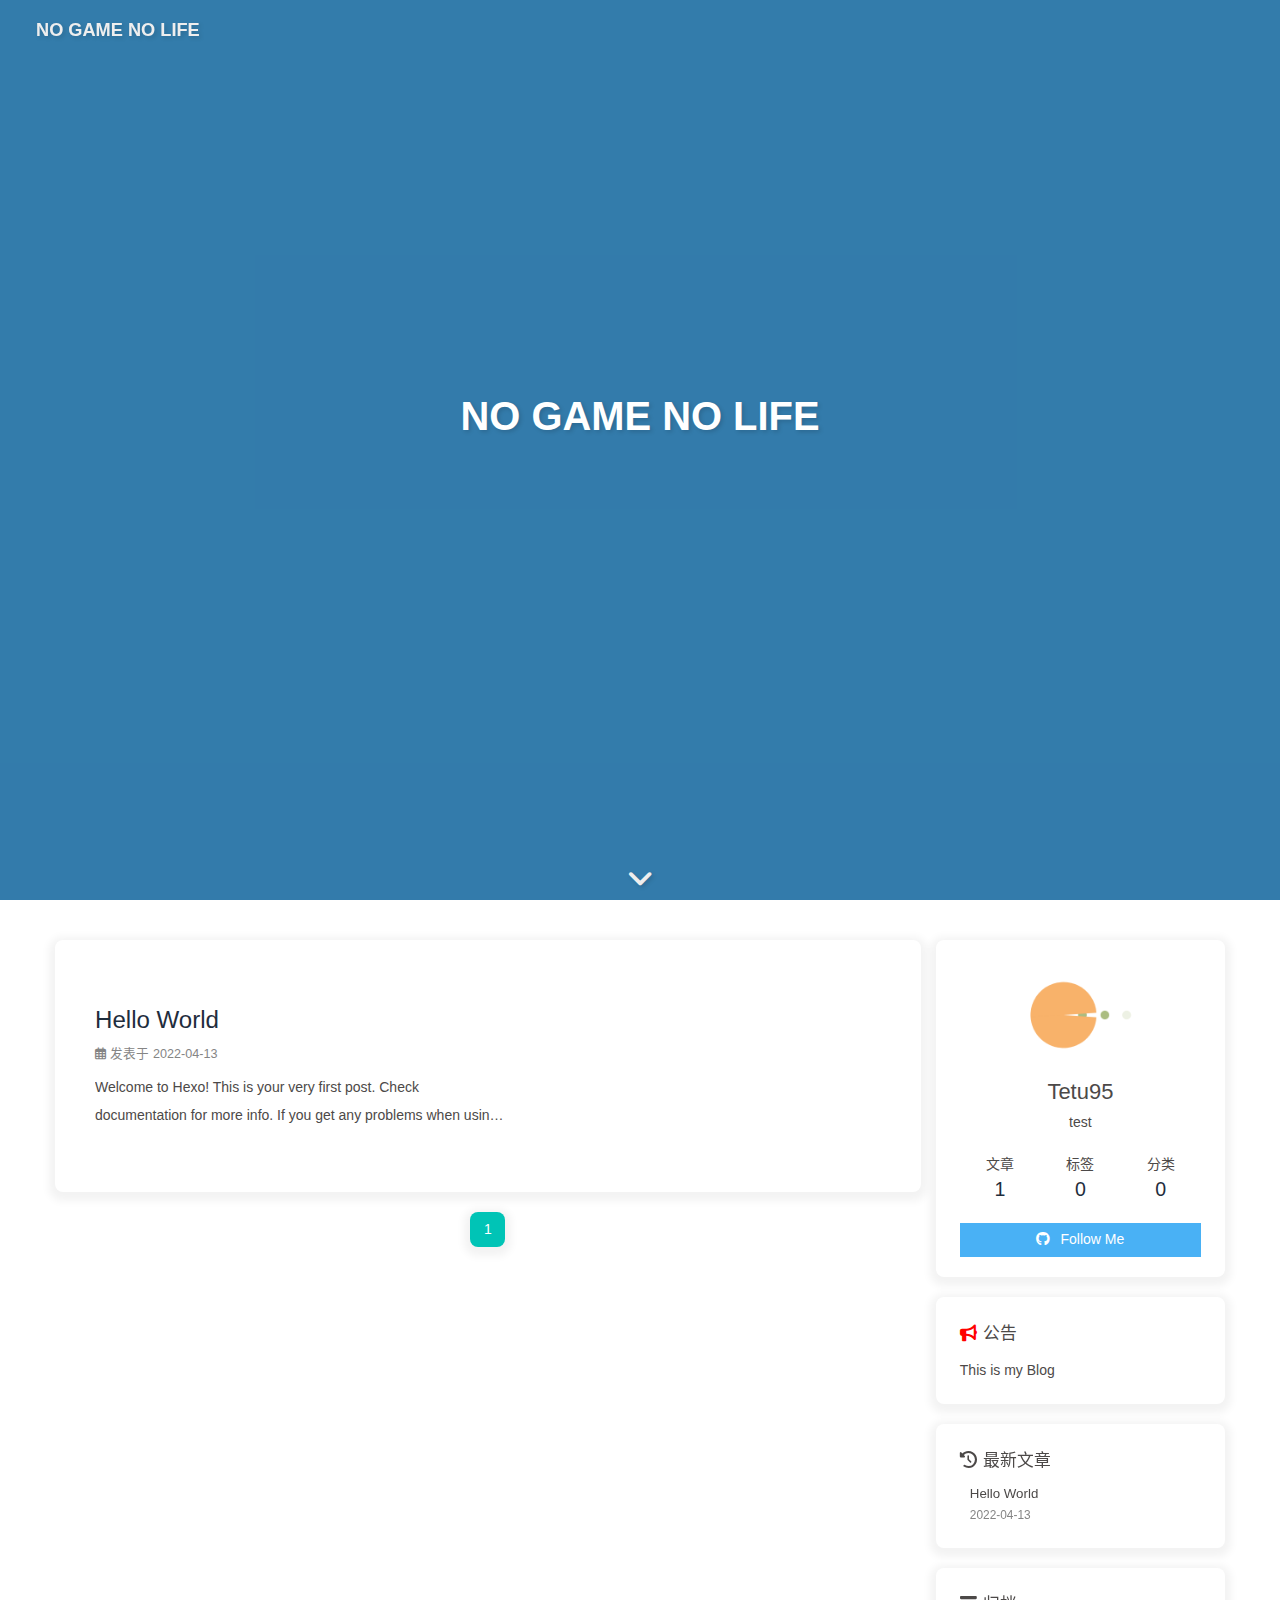
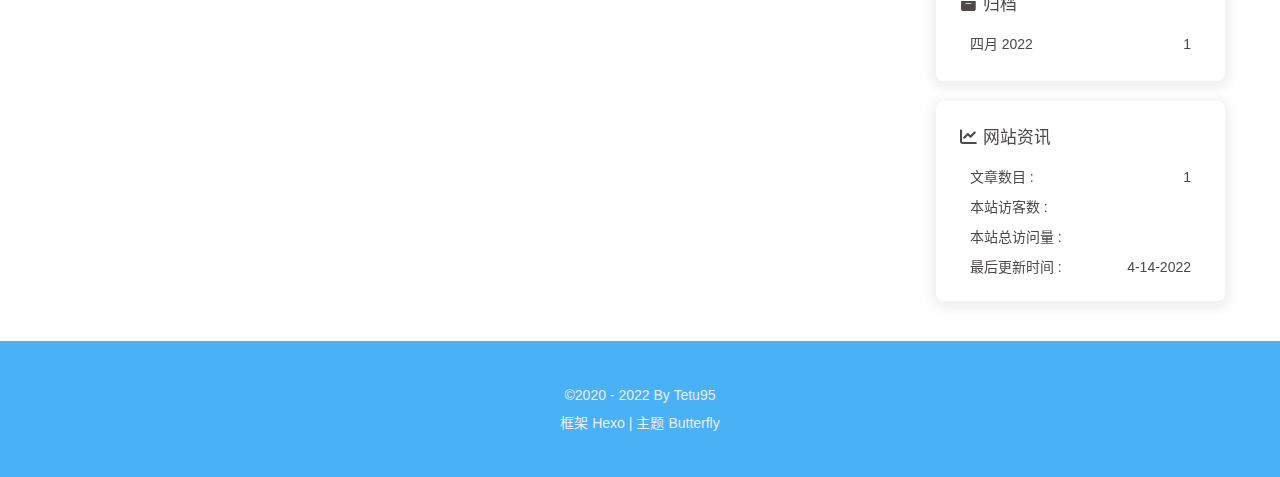
==== commit fe2ec68d: "Site updated: 2022-04-14 22:41:04" ====
--- a/index.html
+++ b/index.html
@@ -1,478 +1,155 @@
-<!DOCTYPE html>
-<html>
-<head>
-  <meta charset="utf-8">
+<!DOCTYPE html><html lang="zh-CN" data-theme="light"><head><meta charset="UTF-8"><meta http-equiv="X-UA-Compatible" content="IE=edge"><meta name="viewport" content="width=device-width, initial-scale=1.0, maximum-scale=1.0, user-scalable=no"><title>NO GAME NO LIFE - find the way</title><meta name="author" content="Tetu95"><meta name="copyright" content="Tetu95"><meta name="format-detection" content="telephone=no"><meta name="theme-color" content="#ffffff"><meta name="description" content="test">
+<meta property="og:type" content="website">
+<meta property="og:title" content="NO GAME NO LIFE">
+<meta property="og:url" content="https://www.baidu.com/index.html">
+<meta property="og:site_name" content="NO GAME NO LIFE">
+<meta property="og:description" content="test">
+<meta property="og:locale" content="zh_CN">
+<meta property="og:image" content="https://i.loli.net/2021/02/24/5O1day2nriDzjSu.png">
+<meta property="article:author" content="Tetu95">
+<meta name="twitter:card" content="summary">
+<meta name="twitter:image" content="https://i.loli.net/2021/02/24/5O1day2nriDzjSu.png"><link rel="shortcut icon" href="/img/favicon.png"><link rel="canonical" href="https://www.baidu.com/"><link rel="preconnect" href="//cdn.jsdelivr.net"/><link rel="preconnect" href="//busuanzi.ibruce.info"/><link rel="stylesheet" href="/css/index.css"><link rel="stylesheet" href="https://cdn.jsdelivr.net/npm/@fortawesome/fontawesome-free@6/css/all.min.css" media="print" onload="this.media='all'"><link rel="stylesheet" href="https://cdn.jsdelivr.net/npm/@fancyapps/ui/dist/fancybox.css" media="print" onload="this.media='all'"><script>const GLOBAL_CONFIG = { 
+  root: '/',
+  algolia: undefined,
+  localSearch: undefined,
+  translate: undefined,
+  noticeOutdate: undefined,
+  highlight: {"plugin":"highlighjs","highlightCopy":true,"highlightLang":true,"highlightHeightLimit":false},
+  copy: {
+    success: '复制成功',
+    error: '复制错误',
+    noSupport: '浏览器不支持'
+  },
+  relativeDate: {
+    homepage: false,
+    post: false
+  },
+  runtime: '',
+  date_suffix: {
+    just: '刚刚',
+    min: '分钟前',
+    hour: '小时前',
+    day: '天前',
+    month: '个月前'
+  },
+  copyright: undefined,
+  lightbox: 'fancybox',
+  Snackbar: undefined,
+  source: {
+    justifiedGallery: {
+      js: 'https://cdn.jsdelivr.net/npm/flickr-justified-gallery@2/dist/fjGallery.min.js',
+      css: 'https://cdn.jsdelivr.net/npm/flickr-justified-gallery@2/dist/fjGallery.min.css'
+    }
+  },
+  isPhotoFigcaption: false,
+  islazyload: false,
+  isAnchor: false
+}</script><script id="config-diff">var GLOBAL_CONFIG_SITE = {
+  title: 'NO GAME NO LIFE',
+  isPost: false,
+  isHome: true,
+  isHighlightShrink: false,
+  isToc: false,
+  postUpdate: '2022-04-14 21:24:09'
+}</script><noscript><style type="text/css">
+  #nav {
+    opacity: 1
+  }
+  .justified-gallery img {
+    opacity: 1
+  }
+
+  #recent-posts time,
+  #post-meta time {
+    display: inline !important
+  }
+</style></noscript><script>(win=>{
+    win.saveToLocal = {
+      set: function setWithExpiry(key, value, ttl) {
+        if (ttl === 0) return
+        const now = new Date()
+        const expiryDay = ttl * 86400000
+        const item = {
+          value: value,
+          expiry: now.getTime() + expiryDay,
+        }
+        localStorage.setItem(key, JSON.stringify(item))
+      },
+
+      get: function getWithExpiry(key) {
+        const itemStr = localStorage.getItem(key)
+
+        if (!itemStr) {
+          return undefined
+        }
+        const item = JSON.parse(itemStr)
+        const now = new Date()
+
+        if (now.getTime() > item.expiry) {
+          localStorage.removeItem(key)
+          return undefined
+        }
+        return item.value
+      }
+    }
   
-  <meta name="renderer" content="webkit">
-  <meta http-equiv="X-UA-Compatible" content="IE=edge" >
-  <link rel="dns-prefetch" href="http://example.com">
-  <title>Hexo</title>
-  <meta name="viewport" content="width=device-width, initial-scale=1, maximum-scale=1">
-  <meta property="og:type" content="website">
-<meta property="og:title" content="Hexo">
-<meta property="og:url" content="http://example.com/index.html">
-<meta property="og:site_name" content="Hexo">
-<meta property="og:locale" content="en_US">
-<meta property="article:author" content="John Doe">
-<meta name="twitter:card" content="summary">
+    win.getScript = url => new Promise((resolve, reject) => {
+      const script = document.createElement('script')
+      script.src = url
+      script.async = true
+      script.onerror = reject
+      script.onload = script.onreadystatechange = function() {
+        const loadState = this.readyState
+        if (loadState && loadState !== 'loaded' && loadState !== 'complete') return
+        script.onload = script.onreadystatechange = null
+        resolve()
+      }
+      document.head.appendChild(script)
+    })
   
-    <link rel="alternative" href="/atom.xml" title="Hexo" type="application/atom+xml">
-  
-  
-    <link rel="icon" href="/favicon.png">
-  
-  <link rel="stylesheet" type="text/css" href="/./main.0cf68a.css">
-  <style type="text/css">
-  
-    #container.show {
-      background: linear-gradient(200deg,#a0cfe4,#e8c37e);
+      win.activateDarkMode = function () {
+        document.documentElement.setAttribute('data-theme', 'dark')
+        if (document.querySelector('meta[name="theme-color"]') !== null) {
+          document.querySelector('meta[name="theme-color"]').setAttribute('content', '#0d0d0d')
+        }
+      }
+      win.activateLightMode = function () {
+        document.documentElement.setAttribute('data-theme', 'light')
+        if (document.querySelector('meta[name="theme-color"]') !== null) {
+          document.querySelector('meta[name="theme-color"]').setAttribute('content', '#ffffff')
+        }
+      }
+      const t = saveToLocal.get('theme')
+    
+          if (t === 'dark') activateDarkMode()
+          else if (t === 'light') activateLightMode()
+        
+      const asideStatus = saveToLocal.get('aside-status')
+      if (asideStatus !== undefined) {
+        if (asideStatus === 'hide') {
+          document.documentElement.classList.add('hide-aside')
+        } else {
+          document.documentElement.classList.remove('hide-aside')
+        }
+      }
+    
+    const detectApple = () => {
+      if(/iPad|iPhone|iPod|Macintosh/.test(navigator.userAgent)){
+        document.documentElement.classList.add('apple')
+      }
     }
-  </style>
-  
+    detectApple()
+    })(window)</script><meta name="generator" content="Hexo 6.1.0"></head><body><div id="sidebar"><div id="menu-mask"></div><div id="sidebar-menus"><div class="avatar-img is-center"><img src="https://i.loli.net/2021/02/24/5O1day2nriDzjSu.png" onerror="onerror=null;src='/img/friend_404.gif'" alt="avatar"/></div><div class="site-data is-center"><div class="data-item"><a href="/archives/"><div class="headline">文章</div><div class="length-num">1</div></a></div><div class="data-item"><a href="/tags/"><div class="headline">标签</div><div class="length-num">0</div></a></div><div class="data-item"><a href="/categories/"><div class="headline">分类</div><div class="length-num">0</div></a></div></div><hr/></div></div><div class="page" id="body-wrap"><header class="full_page" id="page-header"><nav id="nav"><span id="blog_name"><a id="site-name" href="/">NO GAME NO LIFE</a></span><div id="menus"><div id="toggle-menu"><a class="site-page"><i class="fas fa-bars fa-fw"></i></a></div></div></nav><div id="site-info"><h1 id="site-title">NO GAME NO LIFE</h1></div><div id="scroll-down"><i class="fas fa-angle-down scroll-down-effects"></i></div></header><main class="layout" id="content-inner"><div class="recent-posts" id="recent-posts"><div class="recent-post-item"><div class="recent-post-info"><a class="article-title" href="/2022/04/13/hello-world/" title="Hello World">Hello World</a><div class="article-meta-wrap"><span class="post-meta-date"><i class="far fa-calendar-alt"></i><span class="article-meta-label">发表于</span><time datetime="2022-04-13T09:19:42.666Z" title="发表于 2022-04-13 17:19:42">2022-04-13</time></span></div><div class="content">Welcome to Hexo! This is your very first post. Check documentation for more info. If you get any problems when using Hexo, you can find the answer in troubleshooting or you can ask me on GitHub.
+Quick StartCreate a new post1$ hexo new &quot;My New Post&quot;
 
-  
+More info: Writing
+Run server1$ hexo server
 
-<meta name="generator" content="Hexo 6.1.0"></head>
+More info: Server
+Generate static files1$ hexo generate
 
-<body>
-  <div id="container" q-class="show:isCtnShow">
-    <canvas id="anm-canvas" class="anm-canvas"></canvas>
-    <div class="left-col" q-class="show:isShow">
-      
-<div class="overlay" style="background: #4d4d4d"></div>
-<div class="intrude-less">
-	<header id="header" class="inner">
-		<a href="/" class="profilepic">
-			<img src="" class="js-avatar">
-		</a>
-		<hgroup>
-		  <h1 class="header-author"><a href="/"></a></h1>
-		</hgroup>
-		
+More info: Generating
+Deploy to remote sites1$ hexo deploy
 
-		<nav class="header-menu">
-			<ul>
-			
-				<li><a href="/">主页</a></li>
-	        
-				<li><a href="/tags/%E9%9A%8F%E7%AC%94/">随笔</a></li>
-	        
-			</ul>
-		</nav>
-		<nav class="header-smart-menu">
-    		
-    			
-    			<a q-on="click: openSlider(e, 'innerArchive')" href="javascript:void(0)">所有文章</a>
-    			
-            
-    			
-    			<a q-on="click: openSlider(e, 'friends')" href="javascript:void(0)">友链</a>
-    			
-            
-    			
-    			<a q-on="click: openSlider(e, 'aboutme')" href="javascript:void(0)">关于我</a>
-    			
-            
-		</nav>
-		<nav class="header-nav">
-			<div class="social">
-				
-					<a class="github" target="_blank" href="#" title="github"><i class="icon-github"></i></a>
-		        
-					<a class="weibo" target="_blank" href="#" title="weibo"><i class="icon-weibo"></i></a>
-		        
-					<a class="rss" target="_blank" href="#" title="rss"><i class="icon-rss"></i></a>
-		        
-					<a class="zhihu" target="_blank" href="#" title="zhihu"><i class="icon-zhihu"></i></a>
-		        
-			</div>
-		</nav>
-	</header>		
-</div>
-
-    </div>
-    <div class="mid-col" q-class="show:isShow,hide:isShow|isFalse">
-      
-<nav id="mobile-nav">
-  	<div class="overlay js-overlay" style="background: #4d4d4d"></div>
-	<div class="btnctn js-mobile-btnctn">
-  		<div class="slider-trigger list" q-on="click: openSlider(e)"><i class="icon icon-sort"></i></div>
-	</div>
-	<div class="intrude-less">
-		<header id="header" class="inner">
-			<div class="profilepic">
-				<img src="" class="js-avatar">
-			</div>
-			<hgroup>
-			  <h1 class="header-author js-header-author"></h1>
-			</hgroup>
-			
-			
-			
-				
-			
-				
-			
-			
-			
-			<nav class="header-nav">
-				<div class="social">
-					
-						<a class="github" target="_blank" href="#" title="github"><i class="icon-github"></i></a>
-			        
-						<a class="weibo" target="_blank" href="#" title="weibo"><i class="icon-weibo"></i></a>
-			        
-						<a class="rss" target="_blank" href="#" title="rss"><i class="icon-rss"></i></a>
-			        
-						<a class="zhihu" target="_blank" href="#" title="zhihu"><i class="icon-zhihu"></i></a>
-			        
-				</div>
-			</nav>
-
-			<nav class="header-menu js-header-menu">
-				<ul style="width: 50%">
-				
-				
-					<li style="width: 50%"><a href="/">主页</a></li>
-		        
-					<li style="width: 50%"><a href="/tags/%E9%9A%8F%E7%AC%94/">随笔</a></li>
-		        
-				</ul>
-			</nav>
-		</header>				
-	</div>
-	<div class="mobile-mask" style="display:none" q-show="isShow"></div>
-</nav>
-
-      <div id="wrapper" class="body-wrap">
-        <div class="menu-l">
-          <div class="canvas-wrap">
-            <canvas data-colors="#eaeaea" data-sectionHeight="100" data-contentId="js-content" id="myCanvas1" class="anm-canvas"></canvas>
-          </div>
-          <div id="js-content" class="content-ll">
-            
-  
-    <article id="post-hello-world" class="article article-type-post  article-index" itemscope itemprop="blogPost">
-  <div class="article-inner">
-    
-      <header class="article-header">
-        
-  
-    <h1 itemprop="name">
-      <a class="article-title" href="/2022/04/13/hello-world/">Hello World</a>
-    </h1>
-  
-
-        
-        <a href="/2022/04/13/hello-world/" class="archive-article-date">
-  	<time datetime="2022-04-13T09:19:42.666Z" itemprop="datePublished"><i class="icon-calendar icon"></i>2022-04-13</time>
-</a>
-        
-      </header>
-    
-    <div class="article-entry" itemprop="articleBody">
-      
-        <p>Welcome to <a target="_blank" rel="noopener" href="https://hexo.io/">Hexo</a>! This is your very first post. Check <a target="_blank" rel="noopener" href="https://hexo.io/docs/">documentation</a> for more info. If you get any problems when using Hexo, you can find the answer in <a target="_blank" rel="noopener" href="https://hexo.io/docs/troubleshooting.html">troubleshooting</a> or you can ask me on <a target="_blank" rel="noopener" href="https://github.com/hexojs/hexo/issues">GitHub</a>.</p>
-<h2 id="Quick-Start"><a href="#Quick-Start" class="headerlink" title="Quick Start"></a>Quick Start</h2><h3 id="Create-a-new-post"><a href="#Create-a-new-post" class="headerlink" title="Create a new post"></a>Create a new post</h3><figure class="highlight bash"><table><tr><td class="gutter"><pre><span class="line">1</span><br></pre></td><td class="code"><pre><span class="line">$ hexo new <span class="string">&quot;My New Post&quot;</span></span><br></pre></td></tr></table></figure>
-
-<p>More info: <a target="_blank" rel="noopener" href="https://hexo.io/docs/writing.html">Writing</a></p>
-<h3 id="Run-server"><a href="#Run-server" class="headerlink" title="Run server"></a>Run server</h3><figure class="highlight bash"><table><tr><td class="gutter"><pre><span class="line">1</span><br></pre></td><td class="code"><pre><span class="line">$ hexo server</span><br></pre></td></tr></table></figure>
-
-<p>More info: <a target="_blank" rel="noopener" href="https://hexo.io/docs/server.html">Server</a></p>
-<h3 id="Generate-static-files"><a href="#Generate-static-files" class="headerlink" title="Generate static files"></a>Generate static files</h3><figure class="highlight bash"><table><tr><td class="gutter"><pre><span class="line">1</span><br></pre></td><td class="code"><pre><span class="line">$ hexo generate</span><br></pre></td></tr></table></figure>
-
-<p>More info: <a target="_blank" rel="noopener" href="https://hexo.io/docs/generating.html">Generating</a></p>
-<h3 id="Deploy-to-remote-sites"><a href="#Deploy-to-remote-sites" class="headerlink" title="Deploy to remote sites"></a>Deploy to remote sites</h3><figure class="highlight bash"><table><tr><td class="gutter"><pre><span class="line">1</span><br></pre></td><td class="code"><pre><span class="line">$ hexo deploy</span><br></pre></td></tr></table></figure>
-
-<p>More info: <a target="_blank" rel="noopener" href="https://hexo.io/docs/one-command-deployment.html">Deployment</a></p>
-
-      
-
-      
-    </div>
-    <div class="article-info article-info-index">
-      
-      
-      
-
-      
-        <p class="article-more-link">
-          <a class="article-more-a" href="/2022/04/13/hello-world/">展开全文 >></a>
-        </p>
-      
-
-      
-      <div class="clearfix"></div>
-    </div>
-  </div>
-</article>
-
-<aside class="wrap-side-operation">
-    <div class="mod-side-operation">
-        
-        <div class="jump-container" id="js-jump-container" style="display:none;">
-            <a href="javascript:void(0)" class="mod-side-operation__jump-to-top">
-                <i class="icon-font icon-back"></i>
-            </a>
-            <div id="js-jump-plan-container" class="jump-plan-container" style="top: -11px;">
-                <i class="icon-font icon-plane jump-plane"></i>
-            </div>
-        </div>
-        
-        
-    </div>
-</aside>
-
-
-
-
-  
-  
-
-
-          </div>
-        </div>
-      </div>
-      <footer id="footer">
-  <div class="outer">
-    <div id="footer-info">
-    	<div class="footer-left">
-    		&copy; 2022 John Doe
-    	</div>
-      	<div class="footer-right">
-      		<a href="http://hexo.io/" target="_blank">Hexo</a>  Theme <a href="https://github.com/litten/hexo-theme-yilia" target="_blank">Yilia</a> by Litten
-      	</div>
-    </div>
-  </div>
-</footer>
-    </div>
-    <script>
-	var yiliaConfig = {
-		mathjax: false,
-		isHome: true,
-		isPost: false,
-		isArchive: false,
-		isTag: false,
-		isCategory: false,
-		open_in_new: false,
-		toc_hide_index: true,
-		root: "/",
-		innerArchive: true,
-		showTags: false
-	}
-</script>
-
-<script>!function(t){function n(e){if(r[e])return r[e].exports;var i=r[e]={exports:{},id:e,loaded:!1};return t[e].call(i.exports,i,i.exports,n),i.loaded=!0,i.exports}var r={};n.m=t,n.c=r,n.p="./",n(0)}([function(t,n,r){r(195),t.exports=r(191)},function(t,n,r){var e=r(3),i=r(52),o=r(27),u=r(28),c=r(53),f="prototype",a=function(t,n,r){var s,l,h,v,p=t&a.F,d=t&a.G,y=t&a.S,g=t&a.P,b=t&a.B,m=d?e:y?e[n]||(e[n]={}):(e[n]||{})[f],x=d?i:i[n]||(i[n]={}),w=x[f]||(x[f]={});d&&(r=n);for(s in r)l=!p&&m&&void 0!==m[s],h=(l?m:r)[s],v=b&&l?c(h,e):g&&"function"==typeof h?c(Function.call,h):h,m&&u(m,s,h,t&a.U),x[s]!=h&&o(x,s,v),g&&w[s]!=h&&(w[s]=h)};e.core=i,a.F=1,a.G=2,a.S=4,a.P=8,a.B=16,a.W=32,a.U=64,a.R=128,t.exports=a},function(t,n,r){var e=r(6);t.exports=function(t){if(!e(t))throw TypeError(t+" is not an object!");return t}},function(t,n){var r=t.exports="undefined"!=typeof window&&window.Math==Math?window:"undefined"!=typeof self&&self.Math==Math?self:Function("return this")();"number"==typeof __g&&(__g=r)},function(t,n){t.exports=function(t){try{return!!t()}catch(t){return!0}}},function(t,n){var r=t.exports="undefined"!=typeof window&&window.Math==Math?window:"undefined"!=typeof self&&self.Math==Math?self:Function("return this")();"number"==typeof __g&&(__g=r)},function(t,n){t.exports=function(t){return"object"==typeof t?null!==t:"function"==typeof t}},function(t,n,r){var e=r(126)("wks"),i=r(76),o=r(3).Symbol,u="function"==typeof o;(t.exports=function(t){return e[t]||(e[t]=u&&o[t]||(u?o:i)("Symbol."+t))}).store=e},function(t,n){var r={}.hasOwnProperty;t.exports=function(t,n){return r.call(t,n)}},function(t,n,r){var e=r(94),i=r(33);t.exports=function(t){return e(i(t))}},function(t,n,r){t.exports=!r(4)(function(){return 7!=Object.defineProperty({},"a",{get:function(){return 7}}).a})},function(t,n,r){var e=r(2),i=r(167),o=r(50),u=Object.defineProperty;n.f=r(10)?Object.defineProperty:function(t,n,r){if(e(t),n=o(n,!0),e(r),i)try{return u(t,n,r)}catch(t){}if("get"in r||"set"in r)throw TypeError("Accessors not supported!");return"value"in r&&(t[n]=r.value),t}},function(t,n,r){t.exports=!r(18)(function(){return 7!=Object.defineProperty({},"a",{get:function(){return 7}}).a})},function(t,n,r){var e=r(14),i=r(22);t.exports=r(12)?function(t,n,r){return e.f(t,n,i(1,r))}:function(t,n,r){return t[n]=r,t}},function(t,n,r){var e=r(20),i=r(58),o=r(42),u=Object.defineProperty;n.f=r(12)?Object.defineProperty:function(t,n,r){if(e(t),n=o(n,!0),e(r),i)try{return u(t,n,r)}catch(t){}if("get"in r||"set"in r)throw TypeError("Accessors not supported!");return"value"in r&&(t[n]=r.value),t}},function(t,n,r){var e=r(40)("wks"),i=r(23),o=r(5).Symbol,u="function"==typeof o;(t.exports=function(t){return e[t]||(e[t]=u&&o[t]||(u?o:i)("Symbol."+t))}).store=e},function(t,n,r){var e=r(67),i=Math.min;t.exports=function(t){return t>0?i(e(t),9007199254740991):0}},function(t,n,r){var e=r(46);t.exports=function(t){return Object(e(t))}},function(t,n){t.exports=function(t){try{return!!t()}catch(t){return!0}}},function(t,n,r){var e=r(63),i=r(34);t.exports=Object.keys||function(t){return e(t,i)}},function(t,n,r){var e=r(21);t.exports=function(t){if(!e(t))throw TypeError(t+" is not an object!");return t}},function(t,n){t.exports=function(t){return"object"==typeof t?null!==t:"function"==typeof t}},function(t,n){t.exports=function(t,n){return{enumerable:!(1&t),configurable:!(2&t),writable:!(4&t),value:n}}},function(t,n){var r=0,e=Math.random();t.exports=function(t){return"Symbol(".concat(void 0===t?"":t,")_",(++r+e).toString(36))}},function(t,n){var r={}.hasOwnProperty;t.exports=function(t,n){return r.call(t,n)}},function(t,n){var r=t.exports={version:"2.4.0"};"number"==typeof __e&&(__e=r)},function(t,n){t.exports=function(t){if("function"!=typeof t)throw TypeError(t+" is not a function!");return t}},function(t,n,r){var e=r(11),i=r(66);t.exports=r(10)?function(t,n,r){return e.f(t,n,i(1,r))}:function(t,n,r){return t[n]=r,t}},function(t,n,r){var e=r(3),i=r(27),o=r(24),u=r(76)("src"),c="toString",f=Function[c],a=(""+f).split(c);r(52).inspectSource=function(t){return f.call(t)},(t.exports=function(t,n,r,c){var f="function"==typeof r;f&&(o(r,"name")||i(r,"name",n)),t[n]!==r&&(f&&(o(r,u)||i(r,u,t[n]?""+t[n]:a.join(String(n)))),t===e?t[n]=r:c?t[n]?t[n]=r:i(t,n,r):(delete t[n],i(t,n,r)))})(Function.prototype,c,function(){return"function"==typeof this&&this[u]||f.call(this)})},function(t,n,r){var e=r(1),i=r(4),o=r(46),u=function(t,n,r,e){var i=String(o(t)),u="<"+n;return""!==r&&(u+=" "+r+'="'+String(e).replace(/"/g,"&quot;")+'"'),u+">"+i+"</"+n+">"};t.exports=function(t,n){var r={};r[t]=n(u),e(e.P+e.F*i(function(){var n=""[t]('"');return n!==n.toLowerCase()||n.split('"').length>3}),"String",r)}},function(t,n,r){var e=r(115),i=r(46);t.exports=function(t){return e(i(t))}},function(t,n,r){var e=r(116),i=r(66),o=r(30),u=r(50),c=r(24),f=r(167),a=Object.getOwnPropertyDescriptor;n.f=r(10)?a:function(t,n){if(t=o(t),n=u(n,!0),f)try{return a(t,n)}catch(t){}if(c(t,n))return i(!e.f.call(t,n),t[n])}},function(t,n,r){var e=r(24),i=r(17),o=r(145)("IE_PROTO"),u=Object.prototype;t.exports=Object.getPrototypeOf||function(t){return t=i(t),e(t,o)?t[o]:"function"==typeof t.constructor&&t instanceof t.constructor?t.constructor.prototype:t instanceof Object?u:null}},function(t,n){t.exports=function(t){if(void 0==t)throw TypeError("Can't call method on  "+t);return t}},function(t,n){t.exports="constructor,hasOwnProperty,isPrototypeOf,propertyIsEnumerable,toLocaleString,toString,valueOf".split(",")},function(t,n){t.exports={}},function(t,n){t.exports=!0},function(t,n){n.f={}.propertyIsEnumerable},function(t,n,r){var e=r(14).f,i=r(8),o=r(15)("toStringTag");t.exports=function(t,n,r){t&&!i(t=r?t:t.prototype,o)&&e(t,o,{configurable:!0,value:n})}},function(t,n,r){var e=r(40)("keys"),i=r(23);t.exports=function(t){return e[t]||(e[t]=i(t))}},function(t,n,r){var e=r(5),i="__core-js_shared__",o=e[i]||(e[i]={});t.exports=function(t){return o[t]||(o[t]={})}},function(t,n){var r=Math.ceil,e=Math.floor;t.exports=function(t){return isNaN(t=+t)?0:(t>0?e:r)(t)}},function(t,n,r){var e=r(21);t.exports=function(t,n){if(!e(t))return t;var r,i;if(n&&"function"==typeof(r=t.toString)&&!e(i=r.call(t)))return i;if("function"==typeof(r=t.valueOf)&&!e(i=r.call(t)))return i;if(!n&&"function"==typeof(r=t.toString)&&!e(i=r.call(t)))return i;throw TypeError("Can't convert object to primitive value")}},function(t,n,r){var e=r(5),i=r(25),o=r(36),u=r(44),c=r(14).f;t.exports=function(t){var n=i.Symbol||(i.Symbol=o?{}:e.Symbol||{});"_"==t.charAt(0)||t in n||c(n,t,{value:u.f(t)})}},function(t,n,r){n.f=r(15)},function(t,n){var r={}.toString;t.exports=function(t){return r.call(t).slice(8,-1)}},function(t,n){t.exports=function(t){if(void 0==t)throw TypeError("Can't call method on  "+t);return t}},function(t,n,r){var e=r(4);t.exports=function(t,n){return!!t&&e(function(){n?t.call(null,function(){},1):t.call(null)})}},function(t,n,r){var e=r(53),i=r(115),o=r(17),u=r(16),c=r(203);t.exports=function(t,n){var r=1==t,f=2==t,a=3==t,s=4==t,l=6==t,h=5==t||l,v=n||c;return function(n,c,p){for(var d,y,g=o(n),b=i(g),m=e(c,p,3),x=u(b.length),w=0,S=r?v(n,x):f?v(n,0):void 0;x>w;w++)if((h||w in b)&&(d=b[w],y=m(d,w,g),t))if(r)S[w]=y;else if(y)switch(t){case 3:return!0;case 5:return d;case 6:return w;case 2:S.push(d)}else if(s)return!1;return l?-1:a||s?s:S}}},function(t,n,r){var e=r(1),i=r(52),o=r(4);t.exports=function(t,n){var r=(i.Object||{})[t]||Object[t],u={};u[t]=n(r),e(e.S+e.F*o(function(){r(1)}),"Object",u)}},function(t,n,r){var e=r(6);t.exports=function(t,n){if(!e(t))return t;var r,i;if(n&&"function"==typeof(r=t.toString)&&!e(i=r.call(t)))return i;if("function"==typeof(r=t.valueOf)&&!e(i=r.call(t)))return i;if(!n&&"function"==typeof(r=t.toString)&&!e(i=r.call(t)))return i;throw TypeError("Can't convert object to primitive value")}},function(t,n,r){var e=r(5),i=r(25),o=r(91),u=r(13),c="prototype",f=function(t,n,r){var a,s,l,h=t&f.F,v=t&f.G,p=t&f.S,d=t&f.P,y=t&f.B,g=t&f.W,b=v?i:i[n]||(i[n]={}),m=b[c],x=v?e:p?e[n]:(e[n]||{})[c];v&&(r=n);for(a in r)(s=!h&&x&&void 0!==x[a])&&a in b||(l=s?x[a]:r[a],b[a]=v&&"function"!=typeof x[a]?r[a]:y&&s?o(l,e):g&&x[a]==l?function(t){var n=function(n,r,e){if(this instanceof t){switch(arguments.length){case 0:return new t;case 1:return new t(n);case 2:return new t(n,r)}return new t(n,r,e)}return t.apply(this,arguments)};return n[c]=t[c],n}(l):d&&"function"==typeof l?o(Function.call,l):l,d&&((b.virtual||(b.virtual={}))[a]=l,t&f.R&&m&&!m[a]&&u(m,a,l)))};f.F=1,f.G=2,f.S=4,f.P=8,f.B=16,f.W=32,f.U=64,f.R=128,t.exports=f},function(t,n){var r=t.exports={version:"2.4.0"};"number"==typeof __e&&(__e=r)},function(t,n,r){var e=r(26);t.exports=function(t,n,r){if(e(t),void 0===n)return t;switch(r){case 1:return function(r){return t.call(n,r)};case 2:return function(r,e){return t.call(n,r,e)};case 3:return function(r,e,i){return t.call(n,r,e,i)}}return function(){return t.apply(n,arguments)}}},function(t,n,r){var e=r(183),i=r(1),o=r(126)("metadata"),u=o.store||(o.store=new(r(186))),c=function(t,n,r){var i=u.get(t);if(!i){if(!r)return;u.set(t,i=new e)}var o=i.get(n);if(!o){if(!r)return;i.set(n,o=new e)}return o},f=function(t,n,r){var e=c(n,r,!1);return void 0!==e&&e.has(t)},a=function(t,n,r){var e=c(n,r,!1);return void 0===e?void 0:e.get(t)},s=function(t,n,r,e){c(r,e,!0).set(t,n)},l=function(t,n){var r=c(t,n,!1),e=[];return r&&r.forEach(function(t,n){e.push(n)}),e},h=function(t){return void 0===t||"symbol"==typeof t?t:String(t)},v=function(t){i(i.S,"Reflect",t)};t.exports={store:u,map:c,has:f,get:a,set:s,keys:l,key:h,exp:v}},function(t,n,r){"use strict";if(r(10)){var e=r(69),i=r(3),o=r(4),u=r(1),c=r(127),f=r(152),a=r(53),s=r(68),l=r(66),h=r(27),v=r(73),p=r(67),d=r(16),y=r(75),g=r(50),b=r(24),m=r(180),x=r(114),w=r(6),S=r(17),_=r(137),O=r(70),E=r(32),P=r(71).f,j=r(154),F=r(76),M=r(7),A=r(48),N=r(117),T=r(146),I=r(155),k=r(80),L=r(123),R=r(74),C=r(130),D=r(160),U=r(11),W=r(31),G=U.f,B=W.f,V=i.RangeError,z=i.TypeError,q=i.Uint8Array,K="ArrayBuffer",J="Shared"+K,Y="BYTES_PER_ELEMENT",H="prototype",$=Array[H],X=f.ArrayBuffer,Q=f.DataView,Z=A(0),tt=A(2),nt=A(3),rt=A(4),et=A(5),it=A(6),ot=N(!0),ut=N(!1),ct=I.values,ft=I.keys,at=I.entries,st=$.lastIndexOf,lt=$.reduce,ht=$.reduceRight,vt=$.join,pt=$.sort,dt=$.slice,yt=$.toString,gt=$.toLocaleString,bt=M("iterator"),mt=M("toStringTag"),xt=F("typed_constructor"),wt=F("def_constructor"),St=c.CONSTR,_t=c.TYPED,Ot=c.VIEW,Et="Wrong length!",Pt=A(1,function(t,n){return Tt(T(t,t[wt]),n)}),jt=o(function(){return 1===new q(new Uint16Array([1]).buffer)[0]}),Ft=!!q&&!!q[H].set&&o(function(){new q(1).set({})}),Mt=function(t,n){if(void 0===t)throw z(Et);var r=+t,e=d(t);if(n&&!m(r,e))throw V(Et);return e},At=function(t,n){var r=p(t);if(r<0||r%n)throw V("Wrong offset!");return r},Nt=function(t){if(w(t)&&_t in t)return t;throw z(t+" is not a typed array!")},Tt=function(t,n){if(!(w(t)&&xt in t))throw z("It is not a typed array constructor!");return new t(n)},It=function(t,n){return kt(T(t,t[wt]),n)},kt=function(t,n){for(var r=0,e=n.length,i=Tt(t,e);e>r;)i[r]=n[r++];return i},Lt=function(t,n,r){G(t,n,{get:function(){return this._d[r]}})},Rt=function(t){var n,r,e,i,o,u,c=S(t),f=arguments.length,s=f>1?arguments[1]:void 0,l=void 0!==s,h=j(c);if(void 0!=h&&!_(h)){for(u=h.call(c),e=[],n=0;!(o=u.next()).done;n++)e.push(o.value);c=e}for(l&&f>2&&(s=a(s,arguments[2],2)),n=0,r=d(c.length),i=Tt(this,r);r>n;n++)i[n]=l?s(c[n],n):c[n];return i},Ct=function(){for(var t=0,n=arguments.length,r=Tt(this,n);n>t;)r[t]=arguments[t++];return r},Dt=!!q&&o(function(){gt.call(new q(1))}),Ut=function(){return gt.apply(Dt?dt.call(Nt(this)):Nt(this),arguments)},Wt={copyWithin:function(t,n){return D.call(Nt(this),t,n,arguments.length>2?arguments[2]:void 0)},every:function(t){return rt(Nt(this),t,arguments.length>1?arguments[1]:void 0)},fill:function(t){return C.apply(Nt(this),arguments)},filter:function(t){return It(this,tt(Nt(this),t,arguments.length>1?arguments[1]:void 0))},find:function(t){return et(Nt(this),t,arguments.length>1?arguments[1]:void 0)},findIndex:function(t){return it(Nt(this),t,arguments.length>1?arguments[1]:void 0)},forEach:function(t){Z(Nt(this),t,arguments.length>1?arguments[1]:void 0)},indexOf:function(t){return ut(Nt(this),t,arguments.length>1?arguments[1]:void 0)},includes:function(t){return ot(Nt(this),t,arguments.length>1?arguments[1]:void 0)},join:function(t){return vt.apply(Nt(this),arguments)},lastIndexOf:function(t){return st.apply(Nt(this),arguments)},map:function(t){return Pt(Nt(this),t,arguments.length>1?arguments[1]:void 0)},reduce:function(t){return lt.apply(Nt(this),arguments)},reduceRight:function(t){return ht.apply(Nt(this),arguments)},reverse:function(){for(var t,n=this,r=Nt(n).length,e=Math.floor(r/2),i=0;i<e;)t=n[i],n[i++]=n[--r],n[r]=t;return n},some:function(t){return nt(Nt(this),t,arguments.length>1?arguments[1]:void 0)},sort:function(t){return pt.call(Nt(this),t)},subarray:function(t,n){var r=Nt(this),e=r.length,i=y(t,e);return new(T(r,r[wt]))(r.buffer,r.byteOffset+i*r.BYTES_PER_ELEMENT,d((void 0===n?e:y(n,e))-i))}},Gt=function(t,n){return It(this,dt.call(Nt(this),t,n))},Bt=function(t){Nt(this);var n=At(arguments[1],1),r=this.length,e=S(t),i=d(e.length),o=0;if(i+n>r)throw V(Et);for(;o<i;)this[n+o]=e[o++]},Vt={entries:function(){return at.call(Nt(this))},keys:function(){return ft.call(Nt(this))},values:function(){return ct.call(Nt(this))}},zt=function(t,n){return w(t)&&t[_t]&&"symbol"!=typeof n&&n in t&&String(+n)==String(n)},qt=function(t,n){return zt(t,n=g(n,!0))?l(2,t[n]):B(t,n)},Kt=function(t,n,r){return!(zt(t,n=g(n,!0))&&w(r)&&b(r,"value"))||b(r,"get")||b(r,"set")||r.configurable||b(r,"writable")&&!r.writable||b(r,"enumerable")&&!r.enumerable?G(t,n,r):(t[n]=r.value,t)};St||(W.f=qt,U.f=Kt),u(u.S+u.F*!St,"Object",{getOwnPropertyDescriptor:qt,defineProperty:Kt}),o(function(){yt.call({})})&&(yt=gt=function(){return vt.call(this)});var Jt=v({},Wt);v(Jt,Vt),h(Jt,bt,Vt.values),v(Jt,{slice:Gt,set:Bt,constructor:function(){},toString:yt,toLocaleString:Ut}),Lt(Jt,"buffer","b"),Lt(Jt,"byteOffset","o"),Lt(Jt,"byteLength","l"),Lt(Jt,"length","e"),G(Jt,mt,{get:function(){return this[_t]}}),t.exports=function(t,n,r,f){f=!!f;var a=t+(f?"Clamped":"")+"Array",l="Uint8Array"!=a,v="get"+t,p="set"+t,y=i[a],g=y||{},b=y&&E(y),m=!y||!c.ABV,S={},_=y&&y[H],j=function(t,r){var e=t._d;return e.v[v](r*n+e.o,jt)},F=function(t,r,e){var i=t._d;f&&(e=(e=Math.round(e))<0?0:e>255?255:255&e),i.v[p](r*n+i.o,e,jt)},M=function(t,n){G(t,n,{get:function(){return j(this,n)},set:function(t){return F(this,n,t)},enumerable:!0})};m?(y=r(function(t,r,e,i){s(t,y,a,"_d");var o,u,c,f,l=0,v=0;if(w(r)){if(!(r instanceof X||(f=x(r))==K||f==J))return _t in r?kt(y,r):Rt.call(y,r);o=r,v=At(e,n);var p=r.byteLength;if(void 0===i){if(p%n)throw V(Et);if((u=p-v)<0)throw V(Et)}else if((u=d(i)*n)+v>p)throw V(Et);c=u/n}else c=Mt(r,!0),u=c*n,o=new X(u);for(h(t,"_d",{b:o,o:v,l:u,e:c,v:new Q(o)});l<c;)M(t,l++)}),_=y[H]=O(Jt),h(_,"constructor",y)):L(function(t){new y(null),new y(t)},!0)||(y=r(function(t,r,e,i){s(t,y,a);var o;return w(r)?r instanceof X||(o=x(r))==K||o==J?void 0!==i?new g(r,At(e,n),i):void 0!==e?new g(r,At(e,n)):new g(r):_t in r?kt(y,r):Rt.call(y,r):new g(Mt(r,l))}),Z(b!==Function.prototype?P(g).concat(P(b)):P(g),function(t){t in y||h(y,t,g[t])}),y[H]=_,e||(_.constructor=y));var A=_[bt],N=!!A&&("values"==A.name||void 0==A.name),T=Vt.values;h(y,xt,!0),h(_,_t,a),h(_,Ot,!0),h(_,wt,y),(f?new y(1)[mt]==a:mt in _)||G(_,mt,{get:function(){return a}}),S[a]=y,u(u.G+u.W+u.F*(y!=g),S),u(u.S,a,{BYTES_PER_ELEMENT:n,from:Rt,of:Ct}),Y in _||h(_,Y,n),u(u.P,a,Wt),R(a),u(u.P+u.F*Ft,a,{set:Bt}),u(u.P+u.F*!N,a,Vt),u(u.P+u.F*(_.toString!=yt),a,{toString:yt}),u(u.P+u.F*o(function(){new y(1).slice()}),a,{slice:Gt}),u(u.P+u.F*(o(function(){return[1,2].toLocaleString()!=new y([1,2]).toLocaleString()})||!o(function(){_.toLocaleString.call([1,2])})),a,{toLocaleString:Ut}),k[a]=N?A:T,e||N||h(_,bt,T)}}else t.exports=function(){}},function(t,n){var r={}.toString;t.exports=function(t){return r.call(t).slice(8,-1)}},function(t,n,r){var e=r(21),i=r(5).document,o=e(i)&&e(i.createElement);t.exports=function(t){return o?i.createElement(t):{}}},function(t,n,r){t.exports=!r(12)&&!r(18)(function(){return 7!=Object.defineProperty(r(57)("div"),"a",{get:function(){return 7}}).a})},function(t,n,r){"use strict";var e=r(36),i=r(51),o=r(64),u=r(13),c=r(8),f=r(35),a=r(96),s=r(38),l=r(103),h=r(15)("iterator"),v=!([].keys&&"next"in[].keys()),p="keys",d="values",y=function(){return this};t.exports=function(t,n,r,g,b,m,x){a(r,n,g);var w,S,_,O=function(t){if(!v&&t in F)return F[t];switch(t){case p:case d:return function(){return new r(this,t)}}return function(){return new r(this,t)}},E=n+" Iterator",P=b==d,j=!1,F=t.prototype,M=F[h]||F["@@iterator"]||b&&F[b],A=M||O(b),N=b?P?O("entries"):A:void 0,T="Array"==n?F.entries||M:M;if(T&&(_=l(T.call(new t)))!==Object.prototype&&(s(_,E,!0),e||c(_,h)||u(_,h,y)),P&&M&&M.name!==d&&(j=!0,A=function(){return M.call(this)}),e&&!x||!v&&!j&&F[h]||u(F,h,A),f[n]=A,f[E]=y,b)if(w={values:P?A:O(d),keys:m?A:O(p),entries:N},x)for(S in w)S in F||o(F,S,w[S]);else i(i.P+i.F*(v||j),n,w);return w}},function(t,n,r){var e=r(20),i=r(100),o=r(34),u=r(39)("IE_PROTO"),c=function(){},f="prototype",a=function(){var t,n=r(57)("iframe"),e=o.length;for(n.style.display="none",r(93).appendChild(n),n.src="javascript:",t=n.contentWindow.document,t.open(),t.write("<script>document.F=Object<\/script>"),t.close(),a=t.F;e--;)delete a[f][o[e]];return a()};t.exports=Object.create||function(t,n){var r;return null!==t?(c[f]=e(t),r=new c,c[f]=null,r[u]=t):r=a(),void 0===n?r:i(r,n)}},function(t,n,r){var e=r(63),i=r(34).concat("length","prototype");n.f=Object.getOwnPropertyNames||function(t){return e(t,i)}},function(t,n){n.f=Object.getOwnPropertySymbols},function(t,n,r){var e=r(8),i=r(9),o=r(90)(!1),u=r(39)("IE_PROTO");t.exports=function(t,n){var r,c=i(t),f=0,a=[];for(r in c)r!=u&&e(c,r)&&a.push(r);for(;n.length>f;)e(c,r=n[f++])&&(~o(a,r)||a.push(r));return a}},function(t,n,r){t.exports=r(13)},function(t,n,r){var e=r(76)("meta"),i=r(6),o=r(24),u=r(11).f,c=0,f=Object.isExtensible||function(){return!0},a=!r(4)(function(){return f(Object.preventExtensions({}))}),s=function(t){u(t,e,{value:{i:"O"+ ++c,w:{}}})},l=function(t,n){if(!i(t))return"symbol"==typeof t?t:("string"==typeof t?"S":"P")+t;if(!o(t,e)){if(!f(t))return"F";if(!n)return"E";s(t)}return t[e].i},h=function(t,n){if(!o(t,e)){if(!f(t))return!0;if(!n)return!1;s(t)}return t[e].w},v=function(t){return a&&p.NEED&&f(t)&&!o(t,e)&&s(t),t},p=t.exports={KEY:e,NEED:!1,fastKey:l,getWeak:h,onFreeze:v}},function(t,n){t.exports=function(t,n){return{enumerable:!(1&t),configurable:!(2&t),writable:!(4&t),value:n}}},function(t,n){var r=Math.ceil,e=Math.floor;t.exports=function(t){return isNaN(t=+t)?0:(t>0?e:r)(t)}},function(t,n){t.exports=function(t,n,r,e){if(!(t instanceof n)||void 0!==e&&e in t)throw TypeError(r+": incorrect invocation!");return t}},function(t,n){t.exports=!1},function(t,n,r){var e=r(2),i=r(173),o=r(133),u=r(145)("IE_PROTO"),c=function(){},f="prototype",a=function(){var t,n=r(132)("iframe"),e=o.length;for(n.style.display="none",r(135).appendChild(n),n.src="javascript:",t=n.contentWindow.document,t.open(),t.write("<script>document.F=Object<\/script>"),t.close(),a=t.F;e--;)delete a[f][o[e]];return a()};t.exports=Object.create||function(t,n){var r;return null!==t?(c[f]=e(t),r=new c,c[f]=null,r[u]=t):r=a(),void 0===n?r:i(r,n)}},function(t,n,r){var e=r(175),i=r(133).concat("length","prototype");n.f=Object.getOwnPropertyNames||function(t){return e(t,i)}},function(t,n,r){var e=r(175),i=r(133);t.exports=Object.keys||function(t){return e(t,i)}},function(t,n,r){var e=r(28);t.exports=function(t,n,r){for(var i in n)e(t,i,n[i],r);return t}},function(t,n,r){"use strict";var e=r(3),i=r(11),o=r(10),u=r(7)("species");t.exports=function(t){var n=e[t];o&&n&&!n[u]&&i.f(n,u,{configurable:!0,get:function(){return this}})}},function(t,n,r){var e=r(67),i=Math.max,o=Math.min;t.exports=function(t,n){return t=e(t),t<0?i(t+n,0):o(t,n)}},function(t,n){var r=0,e=Math.random();t.exports=function(t){return"Symbol(".concat(void 0===t?"":t,")_",(++r+e).toString(36))}},function(t,n,r){var e=r(33);t.exports=function(t){return Object(e(t))}},function(t,n,r){var e=r(7)("unscopables"),i=Array.prototype;void 0==i[e]&&r(27)(i,e,{}),t.exports=function(t){i[e][t]=!0}},function(t,n,r){var e=r(53),i=r(169),o=r(137),u=r(2),c=r(16),f=r(154),a={},s={},n=t.exports=function(t,n,r,l,h){var v,p,d,y,g=h?function(){return t}:f(t),b=e(r,l,n?2:1),m=0;if("function"!=typeof g)throw TypeError(t+" is not iterable!");if(o(g)){for(v=c(t.length);v>m;m++)if((y=n?b(u(p=t[m])[0],p[1]):b(t[m]))===a||y===s)return y}else for(d=g.call(t);!(p=d.next()).done;)if((y=i(d,b,p.value,n))===a||y===s)return y};n.BREAK=a,n.RETURN=s},function(t,n){t.exports={}},function(t,n,r){var e=r(11).f,i=r(24),o=r(7)("toStringTag");t.exports=function(t,n,r){t&&!i(t=r?t:t.prototype,o)&&e(t,o,{configurable:!0,value:n})}},function(t,n,r){var e=r(1),i=r(46),o=r(4),u=r(150),c="["+u+"]",f="​-",a=RegExp("^"+c+c+"*"),s=RegExp(c+c+"*$"),l=function(t,n,r){var i={},c=o(function(){return!!u[t]()||f[t]()!=f}),a=i[t]=c?n(h):u[t];r&&(i[r]=a),e(e.P+e.F*c,"String",i)},h=l.trim=function(t,n){return t=String(i(t)),1&n&&(t=t.replace(a,"")),2&n&&(t=t.replace(s,"")),t};t.exports=l},function(t,n,r){t.exports={default:r(86),__esModule:!0}},function(t,n,r){t.exports={default:r(87),__esModule:!0}},function(t,n,r){"use strict";function e(t){return t&&t.__esModule?t:{default:t}}n.__esModule=!0;var i=r(84),o=e(i),u=r(83),c=e(u),f="function"==typeof c.default&&"symbol"==typeof o.default?function(t){return typeof t}:function(t){return t&&"function"==typeof c.default&&t.constructor===c.default&&t!==c.default.prototype?"symbol":typeof t};n.default="function"==typeof c.default&&"symbol"===f(o.default)?function(t){return void 0===t?"undefined":f(t)}:function(t){return t&&"function"==typeof c.default&&t.constructor===c.default&&t!==c.default.prototype?"symbol":void 0===t?"undefined":f(t)}},function(t,n,r){r(110),r(108),r(111),r(112),t.exports=r(25).Symbol},function(t,n,r){r(109),r(113),t.exports=r(44).f("iterator")},function(t,n){t.exports=function(t){if("function"!=typeof t)throw TypeError(t+" is not a function!");return t}},function(t,n){t.exports=function(){}},function(t,n,r){var e=r(9),i=r(106),o=r(105);t.exports=function(t){return function(n,r,u){var c,f=e(n),a=i(f.length),s=o(u,a);if(t&&r!=r){for(;a>s;)if((c=f[s++])!=c)return!0}else for(;a>s;s++)if((t||s in f)&&f[s]===r)return t||s||0;return!t&&-1}}},function(t,n,r){var e=r(88);t.exports=function(t,n,r){if(e(t),void 0===n)return t;switch(r){case 1:return function(r){return t.call(n,r)};case 2:return function(r,e){return t.call(n,r,e)};case 3:return function(r,e,i){return t.call(n,r,e,i)}}return function(){return t.apply(n,arguments)}}},function(t,n,r){var e=r(19),i=r(62),o=r(37);t.exports=function(t){var n=e(t),r=i.f;if(r)for(var u,c=r(t),f=o.f,a=0;c.length>a;)f.call(t,u=c[a++])&&n.push(u);return n}},function(t,n,r){t.exports=r(5).document&&document.documentElement},function(t,n,r){var e=r(56);t.exports=Object("z").propertyIsEnumerable(0)?Object:function(t){return"String"==e(t)?t.split(""):Object(t)}},function(t,n,r){var e=r(56);t.exports=Array.isArray||function(t){return"Array"==e(t)}},function(t,n,r){"use strict";var e=r(60),i=r(22),o=r(38),u={};r(13)(u,r(15)("iterator"),function(){return this}),t.exports=function(t,n,r){t.prototype=e(u,{next:i(1,r)}),o(t,n+" Iterator")}},function(t,n){t.exports=function(t,n){return{value:n,done:!!t}}},function(t,n,r){var e=r(19),i=r(9);t.exports=function(t,n){for(var r,o=i(t),u=e(o),c=u.length,f=0;c>f;)if(o[r=u[f++]]===n)return r}},function(t,n,r){var e=r(23)("meta"),i=r(21),o=r(8),u=r(14).f,c=0,f=Object.isExtensible||function(){return!0},a=!r(18)(function(){return f(Object.preventExtensions({}))}),s=function(t){u(t,e,{value:{i:"O"+ ++c,w:{}}})},l=function(t,n){if(!i(t))return"symbol"==typeof t?t:("string"==typeof t?"S":"P")+t;if(!o(t,e)){if(!f(t))return"F";if(!n)return"E";s(t)}return t[e].i},h=function(t,n){if(!o(t,e)){if(!f(t))return!0;if(!n)return!1;s(t)}return t[e].w},v=function(t){return a&&p.NEED&&f(t)&&!o(t,e)&&s(t),t},p=t.exports={KEY:e,NEED:!1,fastKey:l,getWeak:h,onFreeze:v}},function(t,n,r){var e=r(14),i=r(20),o=r(19);t.exports=r(12)?Object.defineProperties:function(t,n){i(t);for(var r,u=o(n),c=u.length,f=0;c>f;)e.f(t,r=u[f++],n[r]);return t}},function(t,n,r){var e=r(37),i=r(22),o=r(9),u=r(42),c=r(8),f=r(58),a=Object.getOwnPropertyDescriptor;n.f=r(12)?a:function(t,n){if(t=o(t),n=u(n,!0),f)try{return a(t,n)}catch(t){}if(c(t,n))return i(!e.f.call(t,n),t[n])}},function(t,n,r){var e=r(9),i=r(61).f,o={}.toString,u="object"==typeof window&&window&&Object.getOwnPropertyNames?Object.getOwnPropertyNames(window):[],c=function(t){try{return i(t)}catch(t){return u.slice()}};t.exports.f=function(t){return u&&"[object Window]"==o.call(t)?c(t):i(e(t))}},function(t,n,r){var e=r(8),i=r(77),o=r(39)("IE_PROTO"),u=Object.prototype;t.exports=Object.getPrototypeOf||function(t){return t=i(t),e(t,o)?t[o]:"function"==typeof t.constructor&&t instanceof t.constructor?t.constructor.prototype:t instanceof Object?u:null}},function(t,n,r){var e=r(41),i=r(33);t.exports=function(t){return function(n,r){var o,u,c=String(i(n)),f=e(r),a=c.length;return f<0||f>=a?t?"":void 0:(o=c.charCodeAt(f),o<55296||o>56319||f+1===a||(u=c.charCodeAt(f+1))<56320||u>57343?t?c.charAt(f):o:t?c.slice(f,f+2):u-56320+(o-55296<<10)+65536)}}},function(t,n,r){var e=r(41),i=Math.max,o=Math.min;t.exports=function(t,n){return t=e(t),t<0?i(t+n,0):o(t,n)}},function(t,n,r){var e=r(41),i=Math.min;t.exports=function(t){return t>0?i(e(t),9007199254740991):0}},function(t,n,r){"use strict";var e=r(89),i=r(97),o=r(35),u=r(9);t.exports=r(59)(Array,"Array",function(t,n){this._t=u(t),this._i=0,this._k=n},function(){var t=this._t,n=this._k,r=this._i++;return!t||r>=t.length?(this._t=void 0,i(1)):"keys"==n?i(0,r):"values"==n?i(0,t[r]):i(0,[r,t[r]])},"values"),o.Arguments=o.Array,e("keys"),e("values"),e("entries")},function(t,n){},function(t,n,r){"use strict";var e=r(104)(!0);r(59)(String,"String",function(t){this._t=String(t),this._i=0},function(){var t,n=this._t,r=this._i;return r>=n.length?{value:void 0,done:!0}:(t=e(n,r),this._i+=t.length,{value:t,done:!1})})},function(t,n,r){"use strict";var e=r(5),i=r(8),o=r(12),u=r(51),c=r(64),f=r(99).KEY,a=r(18),s=r(40),l=r(38),h=r(23),v=r(15),p=r(44),d=r(43),y=r(98),g=r(92),b=r(95),m=r(20),x=r(9),w=r(42),S=r(22),_=r(60),O=r(102),E=r(101),P=r(14),j=r(19),F=E.f,M=P.f,A=O.f,N=e.Symbol,T=e.JSON,I=T&&T.stringify,k="prototype",L=v("_hidden"),R=v("toPrimitive"),C={}.propertyIsEnumerable,D=s("symbol-registry"),U=s("symbols"),W=s("op-symbols"),G=Object[k],B="function"==typeof N,V=e.QObject,z=!V||!V[k]||!V[k].findChild,q=o&&a(function(){return 7!=_(M({},"a",{get:function(){return M(this,"a",{value:7}).a}})).a})?function(t,n,r){var e=F(G,n);e&&delete G[n],M(t,n,r),e&&t!==G&&M(G,n,e)}:M,K=function(t){var n=U[t]=_(N[k]);return n._k=t,n},J=B&&"symbol"==typeof N.iterator?function(t){return"symbol"==typeof t}:function(t){return t instanceof N},Y=function(t,n,r){return t===G&&Y(W,n,r),m(t),n=w(n,!0),m(r),i(U,n)?(r.enumerable?(i(t,L)&&t[L][n]&&(t[L][n]=!1),r=_(r,{enumerable:S(0,!1)})):(i(t,L)||M(t,L,S(1,{})),t[L][n]=!0),q(t,n,r)):M(t,n,r)},H=function(t,n){m(t);for(var r,e=g(n=x(n)),i=0,o=e.length;o>i;)Y(t,r=e[i++],n[r]);return t},$=function(t,n){return void 0===n?_(t):H(_(t),n)},X=function(t){var n=C.call(this,t=w(t,!0));return!(this===G&&i(U,t)&&!i(W,t))&&(!(n||!i(this,t)||!i(U,t)||i(this,L)&&this[L][t])||n)},Q=function(t,n){if(t=x(t),n=w(n,!0),t!==G||!i(U,n)||i(W,n)){var r=F(t,n);return!r||!i(U,n)||i(t,L)&&t[L][n]||(r.enumerable=!0),r}},Z=function(t){for(var n,r=A(x(t)),e=[],o=0;r.length>o;)i(U,n=r[o++])||n==L||n==f||e.push(n);return e},tt=function(t){for(var n,r=t===G,e=A(r?W:x(t)),o=[],u=0;e.length>u;)!i(U,n=e[u++])||r&&!i(G,n)||o.push(U[n]);return o};B||(N=function(){if(this instanceof N)throw TypeError("Symbol is not a constructor!");var t=h(arguments.length>0?arguments[0]:void 0),n=function(r){this===G&&n.call(W,r),i(this,L)&&i(this[L],t)&&(this[L][t]=!1),q(this,t,S(1,r))};return o&&z&&q(G,t,{configurable:!0,set:n}),K(t)},c(N[k],"toString",function(){return this._k}),E.f=Q,P.f=Y,r(61).f=O.f=Z,r(37).f=X,r(62).f=tt,o&&!r(36)&&c(G,"propertyIsEnumerable",X,!0),p.f=function(t){return K(v(t))}),u(u.G+u.W+u.F*!B,{Symbol:N});for(var nt="hasInstance,isConcatSpreadable,iterator,match,replace,search,species,split,toPrimitive,toStringTag,unscopables".split(","),rt=0;nt.length>rt;)v(nt[rt++]);for(var nt=j(v.store),rt=0;nt.length>rt;)d(nt[rt++]);u(u.S+u.F*!B,"Symbol",{for:function(t){return i(D,t+="")?D[t]:D[t]=N(t)},keyFor:function(t){if(J(t))return y(D,t);throw TypeError(t+" is not a symbol!")},useSetter:function(){z=!0},useSimple:function(){z=!1}}),u(u.S+u.F*!B,"Object",{create:$,defineProperty:Y,defineProperties:H,getOwnPropertyDescriptor:Q,getOwnPropertyNames:Z,getOwnPropertySymbols:tt}),T&&u(u.S+u.F*(!B||a(function(){var t=N();return"[null]"!=I([t])||"{}"!=I({a:t})||"{}"!=I(Object(t))})),"JSON",{stringify:function(t){if(void 0!==t&&!J(t)){for(var n,r,e=[t],i=1;arguments.length>i;)e.push(arguments[i++]);return n=e[1],"function"==typeof n&&(r=n),!r&&b(n)||(n=function(t,n){if(r&&(n=r.call(this,t,n)),!J(n))return n}),e[1]=n,I.apply(T,e)}}}),N[k][R]||r(13)(N[k],R,N[k].valueOf),l(N,"Symbol"),l(Math,"Math",!0),l(e.JSON,"JSON",!0)},function(t,n,r){r(43)("asyncIterator")},function(t,n,r){r(43)("observable")},function(t,n,r){r(107);for(var e=r(5),i=r(13),o=r(35),u=r(15)("toStringTag"),c=["NodeList","DOMTokenList","MediaList","StyleSheetList","CSSRuleList"],f=0;f<5;f++){var a=c[f],s=e[a],l=s&&s.prototype;l&&!l[u]&&i(l,u,a),o[a]=o.Array}},function(t,n,r){var e=r(45),i=r(7)("toStringTag"),o="Arguments"==e(function(){return arguments}()),u=function(t,n){try{return t[n]}catch(t){}};t.exports=function(t){var n,r,c;return void 0===t?"Undefined":null===t?"Null":"string"==typeof(r=u(n=Object(t),i))?r:o?e(n):"Object"==(c=e(n))&&"function"==typeof n.callee?"Arguments":c}},function(t,n,r){var e=r(45);t.exports=Object("z").propertyIsEnumerable(0)?Object:function(t){return"String"==e(t)?t.split(""):Object(t)}},function(t,n){n.f={}.propertyIsEnumerable},function(t,n,r){var e=r(30),i=r(16),o=r(75);t.exports=function(t){return function(n,r,u){var c,f=e(n),a=i(f.length),s=o(u,a);if(t&&r!=r){for(;a>s;)if((c=f[s++])!=c)return!0}else for(;a>s;s++)if((t||s in f)&&f[s]===r)return t||s||0;return!t&&-1}}},function(t,n,r){"use strict";var e=r(3),i=r(1),o=r(28),u=r(73),c=r(65),f=r(79),a=r(68),s=r(6),l=r(4),h=r(123),v=r(81),p=r(136);t.exports=function(t,n,r,d,y,g){var b=e[t],m=b,x=y?"set":"add",w=m&&m.prototype,S={},_=function(t){var n=w[t];o(w,t,"delete"==t?function(t){return!(g&&!s(t))&&n.call(this,0===t?0:t)}:"has"==t?function(t){return!(g&&!s(t))&&n.call(this,0===t?0:t)}:"get"==t?function(t){return g&&!s(t)?void 0:n.call(this,0===t?0:t)}:"add"==t?function(t){return n.call(this,0===t?0:t),this}:function(t,r){return n.call(this,0===t?0:t,r),this})};if("function"==typeof m&&(g||w.forEach&&!l(function(){(new m).entries().next()}))){var O=new m,E=O[x](g?{}:-0,1)!=O,P=l(function(){O.has(1)}),j=h(function(t){new m(t)}),F=!g&&l(function(){for(var t=new m,n=5;n--;)t[x](n,n);return!t.has(-0)});j||(m=n(function(n,r){a(n,m,t);var e=p(new b,n,m);return void 0!=r&&f(r,y,e[x],e),e}),m.prototype=w,w.constructor=m),(P||F)&&(_("delete"),_("has"),y&&_("get")),(F||E)&&_(x),g&&w.clear&&delete w.clear}else m=d.getConstructor(n,t,y,x),u(m.prototype,r),c.NEED=!0;return v(m,t),S[t]=m,i(i.G+i.W+i.F*(m!=b),S),g||d.setStrong(m,t,y),m}},function(t,n,r){"use strict";var e=r(27),i=r(28),o=r(4),u=r(46),c=r(7);t.exports=function(t,n,r){var f=c(t),a=r(u,f,""[t]),s=a[0],l=a[1];o(function(){var n={};return n[f]=function(){return 7},7!=""[t](n)})&&(i(String.prototype,t,s),e(RegExp.prototype,f,2==n?function(t,n){return l.call(t,this,n)}:function(t){return l.call(t,this)}))}
-},function(t,n,r){"use strict";var e=r(2);t.exports=function(){var t=e(this),n="";return t.global&&(n+="g"),t.ignoreCase&&(n+="i"),t.multiline&&(n+="m"),t.unicode&&(n+="u"),t.sticky&&(n+="y"),n}},function(t,n){t.exports=function(t,n,r){var e=void 0===r;switch(n.length){case 0:return e?t():t.call(r);case 1:return e?t(n[0]):t.call(r,n[0]);case 2:return e?t(n[0],n[1]):t.call(r,n[0],n[1]);case 3:return e?t(n[0],n[1],n[2]):t.call(r,n[0],n[1],n[2]);case 4:return e?t(n[0],n[1],n[2],n[3]):t.call(r,n[0],n[1],n[2],n[3])}return t.apply(r,n)}},function(t,n,r){var e=r(6),i=r(45),o=r(7)("match");t.exports=function(t){var n;return e(t)&&(void 0!==(n=t[o])?!!n:"RegExp"==i(t))}},function(t,n,r){var e=r(7)("iterator"),i=!1;try{var o=[7][e]();o.return=function(){i=!0},Array.from(o,function(){throw 2})}catch(t){}t.exports=function(t,n){if(!n&&!i)return!1;var r=!1;try{var o=[7],u=o[e]();u.next=function(){return{done:r=!0}},o[e]=function(){return u},t(o)}catch(t){}return r}},function(t,n,r){t.exports=r(69)||!r(4)(function(){var t=Math.random();__defineSetter__.call(null,t,function(){}),delete r(3)[t]})},function(t,n){n.f=Object.getOwnPropertySymbols},function(t,n,r){var e=r(3),i="__core-js_shared__",o=e[i]||(e[i]={});t.exports=function(t){return o[t]||(o[t]={})}},function(t,n,r){for(var e,i=r(3),o=r(27),u=r(76),c=u("typed_array"),f=u("view"),a=!(!i.ArrayBuffer||!i.DataView),s=a,l=0,h="Int8Array,Uint8Array,Uint8ClampedArray,Int16Array,Uint16Array,Int32Array,Uint32Array,Float32Array,Float64Array".split(",");l<9;)(e=i[h[l++]])?(o(e.prototype,c,!0),o(e.prototype,f,!0)):s=!1;t.exports={ABV:a,CONSTR:s,TYPED:c,VIEW:f}},function(t,n){"use strict";var r={versions:function(){var t=window.navigator.userAgent;return{trident:t.indexOf("Trident")>-1,presto:t.indexOf("Presto")>-1,webKit:t.indexOf("AppleWebKit")>-1,gecko:t.indexOf("Gecko")>-1&&-1==t.indexOf("KHTML"),mobile:!!t.match(/AppleWebKit.*Mobile.*/),ios:!!t.match(/\(i[^;]+;( U;)? CPU.+Mac OS X/),android:t.indexOf("Android")>-1||t.indexOf("Linux")>-1,iPhone:t.indexOf("iPhone")>-1||t.indexOf("Mac")>-1,iPad:t.indexOf("iPad")>-1,webApp:-1==t.indexOf("Safari"),weixin:-1==t.indexOf("MicroMessenger")}}()};t.exports=r},function(t,n,r){"use strict";var e=r(85),i=function(t){return t&&t.__esModule?t:{default:t}}(e),o=function(){function t(t,n,e){return n||e?String.fromCharCode(n||e):r[t]||t}function n(t){return e[t]}var r={"&quot;":'"',"&lt;":"<","&gt;":">","&amp;":"&","&nbsp;":" "},e={};for(var u in r)e[r[u]]=u;return r["&apos;"]="'",e["'"]="&#39;",{encode:function(t){return t?(""+t).replace(/['<> "&]/g,n).replace(/\r?\n/g,"<br/>").replace(/\s/g,"&nbsp;"):""},decode:function(n){return n?(""+n).replace(/<br\s*\/?>/gi,"\n").replace(/&quot;|&lt;|&gt;|&amp;|&nbsp;|&apos;|&#(\d+);|&#(\d+)/g,t).replace(/\u00a0/g," "):""},encodeBase16:function(t){if(!t)return t;t+="";for(var n=[],r=0,e=t.length;e>r;r++)n.push(t.charCodeAt(r).toString(16).toUpperCase());return n.join("")},encodeBase16forJSON:function(t){if(!t)return t;t=t.replace(/[\u4E00-\u9FBF]/gi,function(t){return escape(t).replace("%u","\\u")});for(var n=[],r=0,e=t.length;e>r;r++)n.push(t.charCodeAt(r).toString(16).toUpperCase());return n.join("")},decodeBase16:function(t){if(!t)return t;t+="";for(var n=[],r=0,e=t.length;e>r;r+=2)n.push(String.fromCharCode("0x"+t.slice(r,r+2)));return n.join("")},encodeObject:function(t){if(t instanceof Array)for(var n=0,r=t.length;r>n;n++)t[n]=o.encodeObject(t[n]);else if("object"==(void 0===t?"undefined":(0,i.default)(t)))for(var e in t)t[e]=o.encodeObject(t[e]);else if("string"==typeof t)return o.encode(t);return t},loadScript:function(t){var n=document.createElement("script");document.getElementsByTagName("body")[0].appendChild(n),n.setAttribute("src",t)},addLoadEvent:function(t){var n=window.onload;"function"!=typeof window.onload?window.onload=t:window.onload=function(){n(),t()}}}}();t.exports=o},function(t,n,r){"use strict";var e=r(17),i=r(75),o=r(16);t.exports=function(t){for(var n=e(this),r=o(n.length),u=arguments.length,c=i(u>1?arguments[1]:void 0,r),f=u>2?arguments[2]:void 0,a=void 0===f?r:i(f,r);a>c;)n[c++]=t;return n}},function(t,n,r){"use strict";var e=r(11),i=r(66);t.exports=function(t,n,r){n in t?e.f(t,n,i(0,r)):t[n]=r}},function(t,n,r){var e=r(6),i=r(3).document,o=e(i)&&e(i.createElement);t.exports=function(t){return o?i.createElement(t):{}}},function(t,n){t.exports="constructor,hasOwnProperty,isPrototypeOf,propertyIsEnumerable,toLocaleString,toString,valueOf".split(",")},function(t,n,r){var e=r(7)("match");t.exports=function(t){var n=/./;try{"/./"[t](n)}catch(r){try{return n[e]=!1,!"/./"[t](n)}catch(t){}}return!0}},function(t,n,r){t.exports=r(3).document&&document.documentElement},function(t,n,r){var e=r(6),i=r(144).set;t.exports=function(t,n,r){var o,u=n.constructor;return u!==r&&"function"==typeof u&&(o=u.prototype)!==r.prototype&&e(o)&&i&&i(t,o),t}},function(t,n,r){var e=r(80),i=r(7)("iterator"),o=Array.prototype;t.exports=function(t){return void 0!==t&&(e.Array===t||o[i]===t)}},function(t,n,r){var e=r(45);t.exports=Array.isArray||function(t){return"Array"==e(t)}},function(t,n,r){"use strict";var e=r(70),i=r(66),o=r(81),u={};r(27)(u,r(7)("iterator"),function(){return this}),t.exports=function(t,n,r){t.prototype=e(u,{next:i(1,r)}),o(t,n+" Iterator")}},function(t,n,r){"use strict";var e=r(69),i=r(1),o=r(28),u=r(27),c=r(24),f=r(80),a=r(139),s=r(81),l=r(32),h=r(7)("iterator"),v=!([].keys&&"next"in[].keys()),p="keys",d="values",y=function(){return this};t.exports=function(t,n,r,g,b,m,x){a(r,n,g);var w,S,_,O=function(t){if(!v&&t in F)return F[t];switch(t){case p:case d:return function(){return new r(this,t)}}return function(){return new r(this,t)}},E=n+" Iterator",P=b==d,j=!1,F=t.prototype,M=F[h]||F["@@iterator"]||b&&F[b],A=M||O(b),N=b?P?O("entries"):A:void 0,T="Array"==n?F.entries||M:M;if(T&&(_=l(T.call(new t)))!==Object.prototype&&(s(_,E,!0),e||c(_,h)||u(_,h,y)),P&&M&&M.name!==d&&(j=!0,A=function(){return M.call(this)}),e&&!x||!v&&!j&&F[h]||u(F,h,A),f[n]=A,f[E]=y,b)if(w={values:P?A:O(d),keys:m?A:O(p),entries:N},x)for(S in w)S in F||o(F,S,w[S]);else i(i.P+i.F*(v||j),n,w);return w}},function(t,n){var r=Math.expm1;t.exports=!r||r(10)>22025.465794806718||r(10)<22025.465794806718||-2e-17!=r(-2e-17)?function(t){return 0==(t=+t)?t:t>-1e-6&&t<1e-6?t+t*t/2:Math.exp(t)-1}:r},function(t,n){t.exports=Math.sign||function(t){return 0==(t=+t)||t!=t?t:t<0?-1:1}},function(t,n,r){var e=r(3),i=r(151).set,o=e.MutationObserver||e.WebKitMutationObserver,u=e.process,c=e.Promise,f="process"==r(45)(u);t.exports=function(){var t,n,r,a=function(){var e,i;for(f&&(e=u.domain)&&e.exit();t;){i=t.fn,t=t.next;try{i()}catch(e){throw t?r():n=void 0,e}}n=void 0,e&&e.enter()};if(f)r=function(){u.nextTick(a)};else if(o){var s=!0,l=document.createTextNode("");new o(a).observe(l,{characterData:!0}),r=function(){l.data=s=!s}}else if(c&&c.resolve){var h=c.resolve();r=function(){h.then(a)}}else r=function(){i.call(e,a)};return function(e){var i={fn:e,next:void 0};n&&(n.next=i),t||(t=i,r()),n=i}}},function(t,n,r){var e=r(6),i=r(2),o=function(t,n){if(i(t),!e(n)&&null!==n)throw TypeError(n+": can't set as prototype!")};t.exports={set:Object.setPrototypeOf||("__proto__"in{}?function(t,n,e){try{e=r(53)(Function.call,r(31).f(Object.prototype,"__proto__").set,2),e(t,[]),n=!(t instanceof Array)}catch(t){n=!0}return function(t,r){return o(t,r),n?t.__proto__=r:e(t,r),t}}({},!1):void 0),check:o}},function(t,n,r){var e=r(126)("keys"),i=r(76);t.exports=function(t){return e[t]||(e[t]=i(t))}},function(t,n,r){var e=r(2),i=r(26),o=r(7)("species");t.exports=function(t,n){var r,u=e(t).constructor;return void 0===u||void 0==(r=e(u)[o])?n:i(r)}},function(t,n,r){var e=r(67),i=r(46);t.exports=function(t){return function(n,r){var o,u,c=String(i(n)),f=e(r),a=c.length;return f<0||f>=a?t?"":void 0:(o=c.charCodeAt(f),o<55296||o>56319||f+1===a||(u=c.charCodeAt(f+1))<56320||u>57343?t?c.charAt(f):o:t?c.slice(f,f+2):u-56320+(o-55296<<10)+65536)}}},function(t,n,r){var e=r(122),i=r(46);t.exports=function(t,n,r){if(e(n))throw TypeError("String#"+r+" doesn't accept regex!");return String(i(t))}},function(t,n,r){"use strict";var e=r(67),i=r(46);t.exports=function(t){var n=String(i(this)),r="",o=e(t);if(o<0||o==1/0)throw RangeError("Count can't be negative");for(;o>0;(o>>>=1)&&(n+=n))1&o&&(r+=n);return r}},function(t,n){t.exports="\t\n\v\f\r   ᠎             　\u2028\u2029\ufeff"},function(t,n,r){var e,i,o,u=r(53),c=r(121),f=r(135),a=r(132),s=r(3),l=s.process,h=s.setImmediate,v=s.clearImmediate,p=s.MessageChannel,d=0,y={},g="onreadystatechange",b=function(){var t=+this;if(y.hasOwnProperty(t)){var n=y[t];delete y[t],n()}},m=function(t){b.call(t.data)};h&&v||(h=function(t){for(var n=[],r=1;arguments.length>r;)n.push(arguments[r++]);return y[++d]=function(){c("function"==typeof t?t:Function(t),n)},e(d),d},v=function(t){delete y[t]},"process"==r(45)(l)?e=function(t){l.nextTick(u(b,t,1))}:p?(i=new p,o=i.port2,i.port1.onmessage=m,e=u(o.postMessage,o,1)):s.addEventListener&&"function"==typeof postMessage&&!s.importScripts?(e=function(t){s.postMessage(t+"","*")},s.addEventListener("message",m,!1)):e=g in a("script")?function(t){f.appendChild(a("script"))[g]=function(){f.removeChild(this),b.call(t)}}:function(t){setTimeout(u(b,t,1),0)}),t.exports={set:h,clear:v}},function(t,n,r){"use strict";var e=r(3),i=r(10),o=r(69),u=r(127),c=r(27),f=r(73),a=r(4),s=r(68),l=r(67),h=r(16),v=r(71).f,p=r(11).f,d=r(130),y=r(81),g="ArrayBuffer",b="DataView",m="prototype",x="Wrong length!",w="Wrong index!",S=e[g],_=e[b],O=e.Math,E=e.RangeError,P=e.Infinity,j=S,F=O.abs,M=O.pow,A=O.floor,N=O.log,T=O.LN2,I="buffer",k="byteLength",L="byteOffset",R=i?"_b":I,C=i?"_l":k,D=i?"_o":L,U=function(t,n,r){var e,i,o,u=Array(r),c=8*r-n-1,f=(1<<c)-1,a=f>>1,s=23===n?M(2,-24)-M(2,-77):0,l=0,h=t<0||0===t&&1/t<0?1:0;for(t=F(t),t!=t||t===P?(i=t!=t?1:0,e=f):(e=A(N(t)/T),t*(o=M(2,-e))<1&&(e--,o*=2),t+=e+a>=1?s/o:s*M(2,1-a),t*o>=2&&(e++,o/=2),e+a>=f?(i=0,e=f):e+a>=1?(i=(t*o-1)*M(2,n),e+=a):(i=t*M(2,a-1)*M(2,n),e=0));n>=8;u[l++]=255&i,i/=256,n-=8);for(e=e<<n|i,c+=n;c>0;u[l++]=255&e,e/=256,c-=8);return u[--l]|=128*h,u},W=function(t,n,r){var e,i=8*r-n-1,o=(1<<i)-1,u=o>>1,c=i-7,f=r-1,a=t[f--],s=127&a;for(a>>=7;c>0;s=256*s+t[f],f--,c-=8);for(e=s&(1<<-c)-1,s>>=-c,c+=n;c>0;e=256*e+t[f],f--,c-=8);if(0===s)s=1-u;else{if(s===o)return e?NaN:a?-P:P;e+=M(2,n),s-=u}return(a?-1:1)*e*M(2,s-n)},G=function(t){return t[3]<<24|t[2]<<16|t[1]<<8|t[0]},B=function(t){return[255&t]},V=function(t){return[255&t,t>>8&255]},z=function(t){return[255&t,t>>8&255,t>>16&255,t>>24&255]},q=function(t){return U(t,52,8)},K=function(t){return U(t,23,4)},J=function(t,n,r){p(t[m],n,{get:function(){return this[r]}})},Y=function(t,n,r,e){var i=+r,o=l(i);if(i!=o||o<0||o+n>t[C])throw E(w);var u=t[R]._b,c=o+t[D],f=u.slice(c,c+n);return e?f:f.reverse()},H=function(t,n,r,e,i,o){var u=+r,c=l(u);if(u!=c||c<0||c+n>t[C])throw E(w);for(var f=t[R]._b,a=c+t[D],s=e(+i),h=0;h<n;h++)f[a+h]=s[o?h:n-h-1]},$=function(t,n){s(t,S,g);var r=+n,e=h(r);if(r!=e)throw E(x);return e};if(u.ABV){if(!a(function(){new S})||!a(function(){new S(.5)})){S=function(t){return new j($(this,t))};for(var X,Q=S[m]=j[m],Z=v(j),tt=0;Z.length>tt;)(X=Z[tt++])in S||c(S,X,j[X]);o||(Q.constructor=S)}var nt=new _(new S(2)),rt=_[m].setInt8;nt.setInt8(0,2147483648),nt.setInt8(1,2147483649),!nt.getInt8(0)&&nt.getInt8(1)||f(_[m],{setInt8:function(t,n){rt.call(this,t,n<<24>>24)},setUint8:function(t,n){rt.call(this,t,n<<24>>24)}},!0)}else S=function(t){var n=$(this,t);this._b=d.call(Array(n),0),this[C]=n},_=function(t,n,r){s(this,_,b),s(t,S,b);var e=t[C],i=l(n);if(i<0||i>e)throw E("Wrong offset!");if(r=void 0===r?e-i:h(r),i+r>e)throw E(x);this[R]=t,this[D]=i,this[C]=r},i&&(J(S,k,"_l"),J(_,I,"_b"),J(_,k,"_l"),J(_,L,"_o")),f(_[m],{getInt8:function(t){return Y(this,1,t)[0]<<24>>24},getUint8:function(t){return Y(this,1,t)[0]},getInt16:function(t){var n=Y(this,2,t,arguments[1]);return(n[1]<<8|n[0])<<16>>16},getUint16:function(t){var n=Y(this,2,t,arguments[1]);return n[1]<<8|n[0]},getInt32:function(t){return G(Y(this,4,t,arguments[1]))},getUint32:function(t){return G(Y(this,4,t,arguments[1]))>>>0},getFloat32:function(t){return W(Y(this,4,t,arguments[1]),23,4)},getFloat64:function(t){return W(Y(this,8,t,arguments[1]),52,8)},setInt8:function(t,n){H(this,1,t,B,n)},setUint8:function(t,n){H(this,1,t,B,n)},setInt16:function(t,n){H(this,2,t,V,n,arguments[2])},setUint16:function(t,n){H(this,2,t,V,n,arguments[2])},setInt32:function(t,n){H(this,4,t,z,n,arguments[2])},setUint32:function(t,n){H(this,4,t,z,n,arguments[2])},setFloat32:function(t,n){H(this,4,t,K,n,arguments[2])},setFloat64:function(t,n){H(this,8,t,q,n,arguments[2])}});y(S,g),y(_,b),c(_[m],u.VIEW,!0),n[g]=S,n[b]=_},function(t,n,r){var e=r(3),i=r(52),o=r(69),u=r(182),c=r(11).f;t.exports=function(t){var n=i.Symbol||(i.Symbol=o?{}:e.Symbol||{});"_"==t.charAt(0)||t in n||c(n,t,{value:u.f(t)})}},function(t,n,r){var e=r(114),i=r(7)("iterator"),o=r(80);t.exports=r(52).getIteratorMethod=function(t){if(void 0!=t)return t[i]||t["@@iterator"]||o[e(t)]}},function(t,n,r){"use strict";var e=r(78),i=r(170),o=r(80),u=r(30);t.exports=r(140)(Array,"Array",function(t,n){this._t=u(t),this._i=0,this._k=n},function(){var t=this._t,n=this._k,r=this._i++;return!t||r>=t.length?(this._t=void 0,i(1)):"keys"==n?i(0,r):"values"==n?i(0,t[r]):i(0,[r,t[r]])},"values"),o.Arguments=o.Array,e("keys"),e("values"),e("entries")},function(t,n){function r(t,n){t.classList?t.classList.add(n):t.className+=" "+n}t.exports=r},function(t,n){function r(t,n){if(t.classList)t.classList.remove(n);else{var r=new RegExp("(^|\\b)"+n.split(" ").join("|")+"(\\b|$)","gi");t.className=t.className.replace(r," ")}}t.exports=r},function(t,n){function r(){throw new Error("setTimeout has not been defined")}function e(){throw new Error("clearTimeout has not been defined")}function i(t){if(s===setTimeout)return setTimeout(t,0);if((s===r||!s)&&setTimeout)return s=setTimeout,setTimeout(t,0);try{return s(t,0)}catch(n){try{return s.call(null,t,0)}catch(n){return s.call(this,t,0)}}}function o(t){if(l===clearTimeout)return clearTimeout(t);if((l===e||!l)&&clearTimeout)return l=clearTimeout,clearTimeout(t);try{return l(t)}catch(n){try{return l.call(null,t)}catch(n){return l.call(this,t)}}}function u(){d&&v&&(d=!1,v.length?p=v.concat(p):y=-1,p.length&&c())}function c(){if(!d){var t=i(u);d=!0;for(var n=p.length;n;){for(v=p,p=[];++y<n;)v&&v[y].run();y=-1,n=p.length}v=null,d=!1,o(t)}}function f(t,n){this.fun=t,this.array=n}function a(){}var s,l,h=t.exports={};!function(){try{s="function"==typeof setTimeout?setTimeout:r}catch(t){s=r}try{l="function"==typeof clearTimeout?clearTimeout:e}catch(t){l=e}}();var v,p=[],d=!1,y=-1;h.nextTick=function(t){var n=new Array(arguments.length-1);if(arguments.length>1)for(var r=1;r<arguments.length;r++)n[r-1]=arguments[r];p.push(new f(t,n)),1!==p.length||d||i(c)},f.prototype.run=function(){this.fun.apply(null,this.array)},h.title="browser",h.browser=!0,h.env={},h.argv=[],h.version="",h.versions={},h.on=a,h.addListener=a,h.once=a,h.off=a,h.removeListener=a,h.removeAllListeners=a,h.emit=a,h.prependListener=a,h.prependOnceListener=a,h.listeners=function(t){return[]},h.binding=function(t){throw new Error("process.binding is not supported")},h.cwd=function(){return"/"},h.chdir=function(t){throw new Error("process.chdir is not supported")},h.umask=function(){return 0}},function(t,n,r){var e=r(45);t.exports=function(t,n){if("number"!=typeof t&&"Number"!=e(t))throw TypeError(n);return+t}},function(t,n,r){"use strict";var e=r(17),i=r(75),o=r(16);t.exports=[].copyWithin||function(t,n){var r=e(this),u=o(r.length),c=i(t,u),f=i(n,u),a=arguments.length>2?arguments[2]:void 0,s=Math.min((void 0===a?u:i(a,u))-f,u-c),l=1;for(f<c&&c<f+s&&(l=-1,f+=s-1,c+=s-1);s-- >0;)f in r?r[c]=r[f]:delete r[c],c+=l,f+=l;return r}},function(t,n,r){var e=r(79);t.exports=function(t,n){var r=[];return e(t,!1,r.push,r,n),r}},function(t,n,r){var e=r(26),i=r(17),o=r(115),u=r(16);t.exports=function(t,n,r,c,f){e(n);var a=i(t),s=o(a),l=u(a.length),h=f?l-1:0,v=f?-1:1;if(r<2)for(;;){if(h in s){c=s[h],h+=v;break}if(h+=v,f?h<0:l<=h)throw TypeError("Reduce of empty array with no initial value")}for(;f?h>=0:l>h;h+=v)h in s&&(c=n(c,s[h],h,a));return c}},function(t,n,r){"use strict";var e=r(26),i=r(6),o=r(121),u=[].slice,c={},f=function(t,n,r){if(!(n in c)){for(var e=[],i=0;i<n;i++)e[i]="a["+i+"]";c[n]=Function("F,a","return new F("+e.join(",")+")")}return c[n](t,r)};t.exports=Function.bind||function(t){var n=e(this),r=u.call(arguments,1),c=function(){var e=r.concat(u.call(arguments));return this instanceof c?f(n,e.length,e):o(n,e,t)};return i(n.prototype)&&(c.prototype=n.prototype),c}},function(t,n,r){"use strict";var e=r(11).f,i=r(70),o=r(73),u=r(53),c=r(68),f=r(46),a=r(79),s=r(140),l=r(170),h=r(74),v=r(10),p=r(65).fastKey,d=v?"_s":"size",y=function(t,n){var r,e=p(n);if("F"!==e)return t._i[e];for(r=t._f;r;r=r.n)if(r.k==n)return r};t.exports={getConstructor:function(t,n,r,s){var l=t(function(t,e){c(t,l,n,"_i"),t._i=i(null),t._f=void 0,t._l=void 0,t[d]=0,void 0!=e&&a(e,r,t[s],t)});return o(l.prototype,{clear:function(){for(var t=this,n=t._i,r=t._f;r;r=r.n)r.r=!0,r.p&&(r.p=r.p.n=void 0),delete n[r.i];t._f=t._l=void 0,t[d]=0},delete:function(t){var n=this,r=y(n,t);if(r){var e=r.n,i=r.p;delete n._i[r.i],r.r=!0,i&&(i.n=e),e&&(e.p=i),n._f==r&&(n._f=e),n._l==r&&(n._l=i),n[d]--}return!!r},forEach:function(t){c(this,l,"forEach");for(var n,r=u(t,arguments.length>1?arguments[1]:void 0,3);n=n?n.n:this._f;)for(r(n.v,n.k,this);n&&n.r;)n=n.p},has:function(t){return!!y(this,t)}}),v&&e(l.prototype,"size",{get:function(){return f(this[d])}}),l},def:function(t,n,r){var e,i,o=y(t,n);return o?o.v=r:(t._l=o={i:i=p(n,!0),k:n,v:r,p:e=t._l,n:void 0,r:!1},t._f||(t._f=o),e&&(e.n=o),t[d]++,"F"!==i&&(t._i[i]=o)),t},getEntry:y,setStrong:function(t,n,r){s(t,n,function(t,n){this._t=t,this._k=n,this._l=void 0},function(){for(var t=this,n=t._k,r=t._l;r&&r.r;)r=r.p;return t._t&&(t._l=r=r?r.n:t._t._f)?"keys"==n?l(0,r.k):"values"==n?l(0,r.v):l(0,[r.k,r.v]):(t._t=void 0,l(1))},r?"entries":"values",!r,!0),h(n)}}},function(t,n,r){var e=r(114),i=r(161);t.exports=function(t){return function(){if(e(this)!=t)throw TypeError(t+"#toJSON isn't generic");return i(this)}}},function(t,n,r){"use strict";var e=r(73),i=r(65).getWeak,o=r(2),u=r(6),c=r(68),f=r(79),a=r(48),s=r(24),l=a(5),h=a(6),v=0,p=function(t){return t._l||(t._l=new d)},d=function(){this.a=[]},y=function(t,n){return l(t.a,function(t){return t[0]===n})};d.prototype={get:function(t){var n=y(this,t);if(n)return n[1]},has:function(t){return!!y(this,t)},set:function(t,n){var r=y(this,t);r?r[1]=n:this.a.push([t,n])},delete:function(t){var n=h(this.a,function(n){return n[0]===t});return~n&&this.a.splice(n,1),!!~n}},t.exports={getConstructor:function(t,n,r,o){var a=t(function(t,e){c(t,a,n,"_i"),t._i=v++,t._l=void 0,void 0!=e&&f(e,r,t[o],t)});return e(a.prototype,{delete:function(t){if(!u(t))return!1;var n=i(t);return!0===n?p(this).delete(t):n&&s(n,this._i)&&delete n[this._i]},has:function(t){if(!u(t))return!1;var n=i(t);return!0===n?p(this).has(t):n&&s(n,this._i)}}),a},def:function(t,n,r){var e=i(o(n),!0);return!0===e?p(t).set(n,r):e[t._i]=r,t},ufstore:p}},function(t,n,r){t.exports=!r(10)&&!r(4)(function(){return 7!=Object.defineProperty(r(132)("div"),"a",{get:function(){return 7}}).a})},function(t,n,r){var e=r(6),i=Math.floor;t.exports=function(t){return!e(t)&&isFinite(t)&&i(t)===t}},function(t,n,r){var e=r(2);t.exports=function(t,n,r,i){try{return i?n(e(r)[0],r[1]):n(r)}catch(n){var o=t.return;throw void 0!==o&&e(o.call(t)),n}}},function(t,n){t.exports=function(t,n){return{value:n,done:!!t}}},function(t,n){t.exports=Math.log1p||function(t){return(t=+t)>-1e-8&&t<1e-8?t-t*t/2:Math.log(1+t)}},function(t,n,r){"use strict";var e=r(72),i=r(125),o=r(116),u=r(17),c=r(115),f=Object.assign;t.exports=!f||r(4)(function(){var t={},n={},r=Symbol(),e="abcdefghijklmnopqrst";return t[r]=7,e.split("").forEach(function(t){n[t]=t}),7!=f({},t)[r]||Object.keys(f({},n)).join("")!=e})?function(t,n){for(var r=u(t),f=arguments.length,a=1,s=i.f,l=o.f;f>a;)for(var h,v=c(arguments[a++]),p=s?e(v).concat(s(v)):e(v),d=p.length,y=0;d>y;)l.call(v,h=p[y++])&&(r[h]=v[h]);return r}:f},function(t,n,r){var e=r(11),i=r(2),o=r(72);t.exports=r(10)?Object.defineProperties:function(t,n){i(t);for(var r,u=o(n),c=u.length,f=0;c>f;)e.f(t,r=u[f++],n[r]);return t}},function(t,n,r){var e=r(30),i=r(71).f,o={}.toString,u="object"==typeof window&&window&&Object.getOwnPropertyNames?Object.getOwnPropertyNames(window):[],c=function(t){try{return i(t)}catch(t){return u.slice()}};t.exports.f=function(t){return u&&"[object Window]"==o.call(t)?c(t):i(e(t))}},function(t,n,r){var e=r(24),i=r(30),o=r(117)(!1),u=r(145)("IE_PROTO");t.exports=function(t,n){var r,c=i(t),f=0,a=[];for(r in c)r!=u&&e(c,r)&&a.push(r);for(;n.length>f;)e(c,r=n[f++])&&(~o(a,r)||a.push(r));return a}},function(t,n,r){var e=r(72),i=r(30),o=r(116).f;t.exports=function(t){return function(n){for(var r,u=i(n),c=e(u),f=c.length,a=0,s=[];f>a;)o.call(u,r=c[a++])&&s.push(t?[r,u[r]]:u[r]);return s}}},function(t,n,r){var e=r(71),i=r(125),o=r(2),u=r(3).Reflect;t.exports=u&&u.ownKeys||function(t){var n=e.f(o(t)),r=i.f;return r?n.concat(r(t)):n}},function(t,n,r){var e=r(3).parseFloat,i=r(82).trim;t.exports=1/e(r(150)+"-0")!=-1/0?function(t){var n=i(String(t),3),r=e(n);return 0===r&&"-"==n.charAt(0)?-0:r}:e},function(t,n,r){var e=r(3).parseInt,i=r(82).trim,o=r(150),u=/^[\-+]?0[xX]/;t.exports=8!==e(o+"08")||22!==e(o+"0x16")?function(t,n){var r=i(String(t),3);return e(r,n>>>0||(u.test(r)?16:10))}:e},function(t,n){t.exports=Object.is||function(t,n){return t===n?0!==t||1/t==1/n:t!=t&&n!=n}},function(t,n,r){var e=r(16),i=r(149),o=r(46);t.exports=function(t,n,r,u){var c=String(o(t)),f=c.length,a=void 0===r?" ":String(r),s=e(n);if(s<=f||""==a)return c;var l=s-f,h=i.call(a,Math.ceil(l/a.length));return h.length>l&&(h=h.slice(0,l)),u?h+c:c+h}},function(t,n,r){n.f=r(7)},function(t,n,r){"use strict";var e=r(164);t.exports=r(118)("Map",function(t){return function(){return t(this,arguments.length>0?arguments[0]:void 0)}},{get:function(t){var n=e.getEntry(this,t);return n&&n.v},set:function(t,n){return e.def(this,0===t?0:t,n)}},e,!0)},function(t,n,r){r(10)&&"g"!=/./g.flags&&r(11).f(RegExp.prototype,"flags",{configurable:!0,get:r(120)})},function(t,n,r){"use strict";var e=r(164);t.exports=r(118)("Set",function(t){return function(){return t(this,arguments.length>0?arguments[0]:void 0)}},{add:function(t){return e.def(this,t=0===t?0:t,t)}},e)},function(t,n,r){"use strict";var e,i=r(48)(0),o=r(28),u=r(65),c=r(172),f=r(166),a=r(6),s=u.getWeak,l=Object.isExtensible,h=f.ufstore,v={},p=function(t){return function(){return t(this,arguments.length>0?arguments[0]:void 0)}},d={get:function(t){if(a(t)){var n=s(t);return!0===n?h(this).get(t):n?n[this._i]:void 0}},set:function(t,n){return f.def(this,t,n)}},y=t.exports=r(118)("WeakMap",p,d,f,!0,!0);7!=(new y).set((Object.freeze||Object)(v),7).get(v)&&(e=f.getConstructor(p),c(e.prototype,d),u.NEED=!0,i(["delete","has","get","set"],function(t){var n=y.prototype,r=n[t];o(n,t,function(n,i){if(a(n)&&!l(n)){this._f||(this._f=new e);var o=this._f[t](n,i);return"set"==t?this:o}return r.call(this,n,i)})}))},,,,function(t,n){"use strict";function r(){var t=document.querySelector("#page-nav");if(t&&!document.querySelector("#page-nav .extend.prev")&&(t.innerHTML='<a class="extend prev disabled" rel="prev">&laquo; Prev</a>'+t.innerHTML),t&&!document.querySelector("#page-nav .extend.next")&&(t.innerHTML=t.innerHTML+'<a class="extend next disabled" rel="next">Next &raquo;</a>'),yiliaConfig&&yiliaConfig.open_in_new){document.querySelectorAll(".article-entry a:not(.article-more-a)").forEach(function(t){var n=t.getAttribute("target");n&&""!==n||t.setAttribute("target","_blank")})}if(yiliaConfig&&yiliaConfig.toc_hide_index){document.querySelectorAll(".toc-number").forEach(function(t){t.style.display="none"})}var n=document.querySelector("#js-aboutme");n&&0!==n.length&&(n.innerHTML=n.innerText)}t.exports={init:r}},function(t,n,r){"use strict";function e(t){return t&&t.__esModule?t:{default:t}}function i(t,n){var r=/\/|index.html/g;return t.replace(r,"")===n.replace(r,"")}function o(){for(var t=document.querySelectorAll(".js-header-menu li a"),n=window.location.pathname,r=0,e=t.length;r<e;r++){var o=t[r];i(n,o.getAttribute("href"))&&(0,h.default)(o,"active")}}function u(t){for(var n=t.offsetLeft,r=t.offsetParent;null!==r;)n+=r.offsetLeft,r=r.offsetParent;return n}function c(t){for(var n=t.offsetTop,r=t.offsetParent;null!==r;)n+=r.offsetTop,r=r.offsetParent;return n}function f(t,n,r,e,i){var o=u(t),f=c(t)-n;if(f-r<=i){var a=t.$newDom;a||(a=t.cloneNode(!0),(0,d.default)(t,a),t.$newDom=a,a.style.position="fixed",a.style.top=(r||f)+"px",a.style.left=o+"px",a.style.zIndex=e||2,a.style.width="100%",a.style.color="#fff"),a.style.visibility="visible",t.style.visibility="hidden"}else{t.style.visibility="visible";var s=t.$newDom;s&&(s.style.visibility="hidden")}}function a(){var t=document.querySelector(".js-overlay"),n=document.querySelector(".js-header-menu");f(t,document.body.scrollTop,-63,2,0),f(n,document.body.scrollTop,1,3,0)}function s(){document.querySelector("#container").addEventListener("scroll",function(t){a()}),window.addEventListener("scroll",function(t){a()}),a()}var l=r(156),h=e(l),v=r(157),p=(e(v),r(382)),d=e(p),y=r(128),g=e(y),b=r(190),m=e(b),x=r(129);(function(){g.default.versions.mobile&&window.screen.width<800&&(o(),s())})(),(0,x.addLoadEvent)(function(){m.default.init()}),t.exports={}},,,,function(t,n,r){(function(t){"use strict";function n(t,n,r){t[n]||Object[e](t,n,{writable:!0,configurable:!0,value:r})}if(r(381),r(391),r(198),t._babelPolyfill)throw new Error("only one instance of babel-polyfill is allowed");t._babelPolyfill=!0;var e="defineProperty";n(String.prototype,"padLeft","".padStart),n(String.prototype,"padRight","".padEnd),"pop,reverse,shift,keys,values,entries,indexOf,every,some,forEach,map,filter,find,findIndex,includes,join,slice,concat,push,splice,unshift,sort,lastIndexOf,reduce,reduceRight,copyWithin,fill".split(",").forEach(function(t){[][t]&&n(Array,t,Function.call.bind([][t]))})}).call(n,function(){return this}())},,,function(t,n,r){r(210),t.exports=r(52).RegExp.escape},,,,function(t,n,r){var e=r(6),i=r(138),o=r(7)("species");t.exports=function(t){var n;return i(t)&&(n=t.constructor,"function"!=typeof n||n!==Array&&!i(n.prototype)||(n=void 0),e(n)&&null===(n=n[o])&&(n=void 0)),void 0===n?Array:n}},function(t,n,r){var e=r(202);t.exports=function(t,n){return new(e(t))(n)}},function(t,n,r){"use strict";var e=r(2),i=r(50),o="number";t.exports=function(t){if("string"!==t&&t!==o&&"default"!==t)throw TypeError("Incorrect hint");return i(e(this),t!=o)}},function(t,n,r){var e=r(72),i=r(125),o=r(116);t.exports=function(t){var n=e(t),r=i.f;if(r)for(var u,c=r(t),f=o.f,a=0;c.length>a;)f.call(t,u=c[a++])&&n.push(u);return n}},function(t,n,r){var e=r(72),i=r(30);t.exports=function(t,n){for(var r,o=i(t),u=e(o),c=u.length,f=0;c>f;)if(o[r=u[f++]]===n)return r}},function(t,n,r){"use strict";var e=r(208),i=r(121),o=r(26);t.exports=function(){for(var t=o(this),n=arguments.length,r=Array(n),u=0,c=e._,f=!1;n>u;)(r[u]=arguments[u++])===c&&(f=!0);return function(){var e,o=this,u=arguments.length,a=0,s=0;if(!f&&!u)return i(t,r,o);if(e=r.slice(),f)for(;n>a;a++)e[a]===c&&(e[a]=arguments[s++]);for(;u>s;)e.push(arguments[s++]);return i(t,e,o)}}},function(t,n,r){t.exports=r(3)},function(t,n){t.exports=function(t,n){var r=n===Object(n)?function(t){return n[t]}:n;return function(n){return String(n).replace(t,r)}}},function(t,n,r){var e=r(1),i=r(209)(/[\\^$*+?.()|[\]{}]/g,"\\$&");e(e.S,"RegExp",{escape:function(t){return i(t)}})},function(t,n,r){var e=r(1);e(e.P,"Array",{copyWithin:r(160)}),r(78)("copyWithin")},function(t,n,r){"use strict";var e=r(1),i=r(48)(4);e(e.P+e.F*!r(47)([].every,!0),"Array",{every:function(t){return i(this,t,arguments[1])}})},function(t,n,r){var e=r(1);e(e.P,"Array",{fill:r(130)}),r(78)("fill")},function(t,n,r){"use strict";var e=r(1),i=r(48)(2);e(e.P+e.F*!r(47)([].filter,!0),"Array",{filter:function(t){return i(this,t,arguments[1])}})},function(t,n,r){"use strict";var e=r(1),i=r(48)(6),o="findIndex",u=!0;o in[]&&Array(1)[o](function(){u=!1}),e(e.P+e.F*u,"Array",{findIndex:function(t){return i(this,t,arguments.length>1?arguments[1]:void 0)}}),r(78)(o)},function(t,n,r){"use strict";var e=r(1),i=r(48)(5),o="find",u=!0;o in[]&&Array(1)[o](function(){u=!1}),e(e.P+e.F*u,"Array",{find:function(t){return i(this,t,arguments.length>1?arguments[1]:void 0)}}),r(78)(o)},function(t,n,r){"use strict";var e=r(1),i=r(48)(0),o=r(47)([].forEach,!0);e(e.P+e.F*!o,"Array",{forEach:function(t){return i(this,t,arguments[1])}})},function(t,n,r){"use strict";var e=r(53),i=r(1),o=r(17),u=r(169),c=r(137),f=r(16),a=r(131),s=r(154);i(i.S+i.F*!r(123)(function(t){Array.from(t)}),"Array",{from:function(t){var n,r,i,l,h=o(t),v="function"==typeof this?this:Array,p=arguments.length,d=p>1?arguments[1]:void 0,y=void 0!==d,g=0,b=s(h);if(y&&(d=e(d,p>2?arguments[2]:void 0,2)),void 0==b||v==Array&&c(b))for(n=f(h.length),r=new v(n);n>g;g++)a(r,g,y?d(h[g],g):h[g]);else for(l=b.call(h),r=new v;!(i=l.next()).done;g++)a(r,g,y?u(l,d,[i.value,g],!0):i.value);return r.length=g,r}})},function(t,n,r){"use strict";var e=r(1),i=r(117)(!1),o=[].indexOf,u=!!o&&1/[1].indexOf(1,-0)<0;e(e.P+e.F*(u||!r(47)(o)),"Array",{indexOf:function(t){return u?o.apply(this,arguments)||0:i(this,t,arguments[1])}})},function(t,n,r){var e=r(1);e(e.S,"Array",{isArray:r(138)})},function(t,n,r){"use strict";var e=r(1),i=r(30),o=[].join;e(e.P+e.F*(r(115)!=Object||!r(47)(o)),"Array",{join:function(t){return o.call(i(this),void 0===t?",":t)}})},function(t,n,r){"use strict";var e=r(1),i=r(30),o=r(67),u=r(16),c=[].lastIndexOf,f=!!c&&1/[1].lastIndexOf(1,-0)<0;e(e.P+e.F*(f||!r(47)(c)),"Array",{lastIndexOf:function(t){if(f)return c.apply(this,arguments)||0;var n=i(this),r=u(n.length),e=r-1;for(arguments.length>1&&(e=Math.min(e,o(arguments[1]))),e<0&&(e=r+e);e>=0;e--)if(e in n&&n[e]===t)return e||0;return-1}})},function(t,n,r){"use strict";var e=r(1),i=r(48)(1);e(e.P+e.F*!r(47)([].map,!0),"Array",{map:function(t){return i(this,t,arguments[1])}})},function(t,n,r){"use strict";var e=r(1),i=r(131);e(e.S+e.F*r(4)(function(){function t(){}return!(Array.of.call(t)instanceof t)}),"Array",{of:function(){for(var t=0,n=arguments.length,r=new("function"==typeof this?this:Array)(n);n>t;)i(r,t,arguments[t++]);return r.length=n,r}})},function(t,n,r){"use strict";var e=r(1),i=r(162);e(e.P+e.F*!r(47)([].reduceRight,!0),"Array",{reduceRight:function(t){return i(this,t,arguments.length,arguments[1],!0)}})},function(t,n,r){"use strict";var e=r(1),i=r(162);e(e.P+e.F*!r(47)([].reduce,!0),"Array",{reduce:function(t){return i(this,t,arguments.length,arguments[1],!1)}})},function(t,n,r){"use strict";var e=r(1),i=r(135),o=r(45),u=r(75),c=r(16),f=[].slice;e(e.P+e.F*r(4)(function(){i&&f.call(i)}),"Array",{slice:function(t,n){var r=c(this.length),e=o(this);if(n=void 0===n?r:n,"Array"==e)return f.call(this,t,n);for(var i=u(t,r),a=u(n,r),s=c(a-i),l=Array(s),h=0;h<s;h++)l[h]="String"==e?this.charAt(i+h):this[i+h];return l}})},function(t,n,r){"use strict";var e=r(1),i=r(48)(3);e(e.P+e.F*!r(47)([].some,!0),"Array",{some:function(t){return i(this,t,arguments[1])}})},function(t,n,r){"use strict";var e=r(1),i=r(26),o=r(17),u=r(4),c=[].sort,f=[1,2,3];e(e.P+e.F*(u(function(){f.sort(void 0)})||!u(function(){f.sort(null)})||!r(47)(c)),"Array",{sort:function(t){return void 0===t?c.call(o(this)):c.call(o(this),i(t))}})},function(t,n,r){r(74)("Array")},function(t,n,r){var e=r(1);e(e.S,"Date",{now:function(){return(new Date).getTime()}})},function(t,n,r){"use strict";var e=r(1),i=r(4),o=Date.prototype.getTime,u=function(t){return t>9?t:"0"+t};e(e.P+e.F*(i(function(){return"0385-07-25T07:06:39.999Z"!=new Date(-5e13-1).toISOString()})||!i(function(){new Date(NaN).toISOString()})),"Date",{toISOString:function(){
-if(!isFinite(o.call(this)))throw RangeError("Invalid time value");var t=this,n=t.getUTCFullYear(),r=t.getUTCMilliseconds(),e=n<0?"-":n>9999?"+":"";return e+("00000"+Math.abs(n)).slice(e?-6:-4)+"-"+u(t.getUTCMonth()+1)+"-"+u(t.getUTCDate())+"T"+u(t.getUTCHours())+":"+u(t.getUTCMinutes())+":"+u(t.getUTCSeconds())+"."+(r>99?r:"0"+u(r))+"Z"}})},function(t,n,r){"use strict";var e=r(1),i=r(17),o=r(50);e(e.P+e.F*r(4)(function(){return null!==new Date(NaN).toJSON()||1!==Date.prototype.toJSON.call({toISOString:function(){return 1}})}),"Date",{toJSON:function(t){var n=i(this),r=o(n);return"number"!=typeof r||isFinite(r)?n.toISOString():null}})},function(t,n,r){var e=r(7)("toPrimitive"),i=Date.prototype;e in i||r(27)(i,e,r(204))},function(t,n,r){var e=Date.prototype,i="Invalid Date",o="toString",u=e[o],c=e.getTime;new Date(NaN)+""!=i&&r(28)(e,o,function(){var t=c.call(this);return t===t?u.call(this):i})},function(t,n,r){var e=r(1);e(e.P,"Function",{bind:r(163)})},function(t,n,r){"use strict";var e=r(6),i=r(32),o=r(7)("hasInstance"),u=Function.prototype;o in u||r(11).f(u,o,{value:function(t){if("function"!=typeof this||!e(t))return!1;if(!e(this.prototype))return t instanceof this;for(;t=i(t);)if(this.prototype===t)return!0;return!1}})},function(t,n,r){var e=r(11).f,i=r(66),o=r(24),u=Function.prototype,c="name",f=Object.isExtensible||function(){return!0};c in u||r(10)&&e(u,c,{configurable:!0,get:function(){try{var t=this,n=(""+t).match(/^\s*function ([^ (]*)/)[1];return o(t,c)||!f(t)||e(t,c,i(5,n)),n}catch(t){return""}}})},function(t,n,r){var e=r(1),i=r(171),o=Math.sqrt,u=Math.acosh;e(e.S+e.F*!(u&&710==Math.floor(u(Number.MAX_VALUE))&&u(1/0)==1/0),"Math",{acosh:function(t){return(t=+t)<1?NaN:t>94906265.62425156?Math.log(t)+Math.LN2:i(t-1+o(t-1)*o(t+1))}})},function(t,n,r){function e(t){return isFinite(t=+t)&&0!=t?t<0?-e(-t):Math.log(t+Math.sqrt(t*t+1)):t}var i=r(1),o=Math.asinh;i(i.S+i.F*!(o&&1/o(0)>0),"Math",{asinh:e})},function(t,n,r){var e=r(1),i=Math.atanh;e(e.S+e.F*!(i&&1/i(-0)<0),"Math",{atanh:function(t){return 0==(t=+t)?t:Math.log((1+t)/(1-t))/2}})},function(t,n,r){var e=r(1),i=r(142);e(e.S,"Math",{cbrt:function(t){return i(t=+t)*Math.pow(Math.abs(t),1/3)}})},function(t,n,r){var e=r(1);e(e.S,"Math",{clz32:function(t){return(t>>>=0)?31-Math.floor(Math.log(t+.5)*Math.LOG2E):32}})},function(t,n,r){var e=r(1),i=Math.exp;e(e.S,"Math",{cosh:function(t){return(i(t=+t)+i(-t))/2}})},function(t,n,r){var e=r(1),i=r(141);e(e.S+e.F*(i!=Math.expm1),"Math",{expm1:i})},function(t,n,r){var e=r(1),i=r(142),o=Math.pow,u=o(2,-52),c=o(2,-23),f=o(2,127)*(2-c),a=o(2,-126),s=function(t){return t+1/u-1/u};e(e.S,"Math",{fround:function(t){var n,r,e=Math.abs(t),o=i(t);return e<a?o*s(e/a/c)*a*c:(n=(1+c/u)*e,r=n-(n-e),r>f||r!=r?o*(1/0):o*r)}})},function(t,n,r){var e=r(1),i=Math.abs;e(e.S,"Math",{hypot:function(t,n){for(var r,e,o=0,u=0,c=arguments.length,f=0;u<c;)r=i(arguments[u++]),f<r?(e=f/r,o=o*e*e+1,f=r):r>0?(e=r/f,o+=e*e):o+=r;return f===1/0?1/0:f*Math.sqrt(o)}})},function(t,n,r){var e=r(1),i=Math.imul;e(e.S+e.F*r(4)(function(){return-5!=i(4294967295,5)||2!=i.length}),"Math",{imul:function(t,n){var r=65535,e=+t,i=+n,o=r&e,u=r&i;return 0|o*u+((r&e>>>16)*u+o*(r&i>>>16)<<16>>>0)}})},function(t,n,r){var e=r(1);e(e.S,"Math",{log10:function(t){return Math.log(t)/Math.LN10}})},function(t,n,r){var e=r(1);e(e.S,"Math",{log1p:r(171)})},function(t,n,r){var e=r(1);e(e.S,"Math",{log2:function(t){return Math.log(t)/Math.LN2}})},function(t,n,r){var e=r(1);e(e.S,"Math",{sign:r(142)})},function(t,n,r){var e=r(1),i=r(141),o=Math.exp;e(e.S+e.F*r(4)(function(){return-2e-17!=!Math.sinh(-2e-17)}),"Math",{sinh:function(t){return Math.abs(t=+t)<1?(i(t)-i(-t))/2:(o(t-1)-o(-t-1))*(Math.E/2)}})},function(t,n,r){var e=r(1),i=r(141),o=Math.exp;e(e.S,"Math",{tanh:function(t){var n=i(t=+t),r=i(-t);return n==1/0?1:r==1/0?-1:(n-r)/(o(t)+o(-t))}})},function(t,n,r){var e=r(1);e(e.S,"Math",{trunc:function(t){return(t>0?Math.floor:Math.ceil)(t)}})},function(t,n,r){"use strict";var e=r(3),i=r(24),o=r(45),u=r(136),c=r(50),f=r(4),a=r(71).f,s=r(31).f,l=r(11).f,h=r(82).trim,v="Number",p=e[v],d=p,y=p.prototype,g=o(r(70)(y))==v,b="trim"in String.prototype,m=function(t){var n=c(t,!1);if("string"==typeof n&&n.length>2){n=b?n.trim():h(n,3);var r,e,i,o=n.charCodeAt(0);if(43===o||45===o){if(88===(r=n.charCodeAt(2))||120===r)return NaN}else if(48===o){switch(n.charCodeAt(1)){case 66:case 98:e=2,i=49;break;case 79:case 111:e=8,i=55;break;default:return+n}for(var u,f=n.slice(2),a=0,s=f.length;a<s;a++)if((u=f.charCodeAt(a))<48||u>i)return NaN;return parseInt(f,e)}}return+n};if(!p(" 0o1")||!p("0b1")||p("+0x1")){p=function(t){var n=arguments.length<1?0:t,r=this;return r instanceof p&&(g?f(function(){y.valueOf.call(r)}):o(r)!=v)?u(new d(m(n)),r,p):m(n)};for(var x,w=r(10)?a(d):"MAX_VALUE,MIN_VALUE,NaN,NEGATIVE_INFINITY,POSITIVE_INFINITY,EPSILON,isFinite,isInteger,isNaN,isSafeInteger,MAX_SAFE_INTEGER,MIN_SAFE_INTEGER,parseFloat,parseInt,isInteger".split(","),S=0;w.length>S;S++)i(d,x=w[S])&&!i(p,x)&&l(p,x,s(d,x));p.prototype=y,y.constructor=p,r(28)(e,v,p)}},function(t,n,r){var e=r(1);e(e.S,"Number",{EPSILON:Math.pow(2,-52)})},function(t,n,r){var e=r(1),i=r(3).isFinite;e(e.S,"Number",{isFinite:function(t){return"number"==typeof t&&i(t)}})},function(t,n,r){var e=r(1);e(e.S,"Number",{isInteger:r(168)})},function(t,n,r){var e=r(1);e(e.S,"Number",{isNaN:function(t){return t!=t}})},function(t,n,r){var e=r(1),i=r(168),o=Math.abs;e(e.S,"Number",{isSafeInteger:function(t){return i(t)&&o(t)<=9007199254740991}})},function(t,n,r){var e=r(1);e(e.S,"Number",{MAX_SAFE_INTEGER:9007199254740991})},function(t,n,r){var e=r(1);e(e.S,"Number",{MIN_SAFE_INTEGER:-9007199254740991})},function(t,n,r){var e=r(1),i=r(178);e(e.S+e.F*(Number.parseFloat!=i),"Number",{parseFloat:i})},function(t,n,r){var e=r(1),i=r(179);e(e.S+e.F*(Number.parseInt!=i),"Number",{parseInt:i})},function(t,n,r){"use strict";var e=r(1),i=r(67),o=r(159),u=r(149),c=1..toFixed,f=Math.floor,a=[0,0,0,0,0,0],s="Number.toFixed: incorrect invocation!",l="0",h=function(t,n){for(var r=-1,e=n;++r<6;)e+=t*a[r],a[r]=e%1e7,e=f(e/1e7)},v=function(t){for(var n=6,r=0;--n>=0;)r+=a[n],a[n]=f(r/t),r=r%t*1e7},p=function(){for(var t=6,n="";--t>=0;)if(""!==n||0===t||0!==a[t]){var r=String(a[t]);n=""===n?r:n+u.call(l,7-r.length)+r}return n},d=function(t,n,r){return 0===n?r:n%2==1?d(t,n-1,r*t):d(t*t,n/2,r)},y=function(t){for(var n=0,r=t;r>=4096;)n+=12,r/=4096;for(;r>=2;)n+=1,r/=2;return n};e(e.P+e.F*(!!c&&("0.000"!==8e-5.toFixed(3)||"1"!==.9.toFixed(0)||"1.25"!==1.255.toFixed(2)||"1000000000000000128"!==(0xde0b6b3a7640080).toFixed(0))||!r(4)(function(){c.call({})})),"Number",{toFixed:function(t){var n,r,e,c,f=o(this,s),a=i(t),g="",b=l;if(a<0||a>20)throw RangeError(s);if(f!=f)return"NaN";if(f<=-1e21||f>=1e21)return String(f);if(f<0&&(g="-",f=-f),f>1e-21)if(n=y(f*d(2,69,1))-69,r=n<0?f*d(2,-n,1):f/d(2,n,1),r*=4503599627370496,(n=52-n)>0){for(h(0,r),e=a;e>=7;)h(1e7,0),e-=7;for(h(d(10,e,1),0),e=n-1;e>=23;)v(1<<23),e-=23;v(1<<e),h(1,1),v(2),b=p()}else h(0,r),h(1<<-n,0),b=p()+u.call(l,a);return a>0?(c=b.length,b=g+(c<=a?"0."+u.call(l,a-c)+b:b.slice(0,c-a)+"."+b.slice(c-a))):b=g+b,b}})},function(t,n,r){"use strict";var e=r(1),i=r(4),o=r(159),u=1..toPrecision;e(e.P+e.F*(i(function(){return"1"!==u.call(1,void 0)})||!i(function(){u.call({})})),"Number",{toPrecision:function(t){var n=o(this,"Number#toPrecision: incorrect invocation!");return void 0===t?u.call(n):u.call(n,t)}})},function(t,n,r){var e=r(1);e(e.S+e.F,"Object",{assign:r(172)})},function(t,n,r){var e=r(1);e(e.S,"Object",{create:r(70)})},function(t,n,r){var e=r(1);e(e.S+e.F*!r(10),"Object",{defineProperties:r(173)})},function(t,n,r){var e=r(1);e(e.S+e.F*!r(10),"Object",{defineProperty:r(11).f})},function(t,n,r){var e=r(6),i=r(65).onFreeze;r(49)("freeze",function(t){return function(n){return t&&e(n)?t(i(n)):n}})},function(t,n,r){var e=r(30),i=r(31).f;r(49)("getOwnPropertyDescriptor",function(){return function(t,n){return i(e(t),n)}})},function(t,n,r){r(49)("getOwnPropertyNames",function(){return r(174).f})},function(t,n,r){var e=r(17),i=r(32);r(49)("getPrototypeOf",function(){return function(t){return i(e(t))}})},function(t,n,r){var e=r(6);r(49)("isExtensible",function(t){return function(n){return!!e(n)&&(!t||t(n))}})},function(t,n,r){var e=r(6);r(49)("isFrozen",function(t){return function(n){return!e(n)||!!t&&t(n)}})},function(t,n,r){var e=r(6);r(49)("isSealed",function(t){return function(n){return!e(n)||!!t&&t(n)}})},function(t,n,r){var e=r(1);e(e.S,"Object",{is:r(180)})},function(t,n,r){var e=r(17),i=r(72);r(49)("keys",function(){return function(t){return i(e(t))}})},function(t,n,r){var e=r(6),i=r(65).onFreeze;r(49)("preventExtensions",function(t){return function(n){return t&&e(n)?t(i(n)):n}})},function(t,n,r){var e=r(6),i=r(65).onFreeze;r(49)("seal",function(t){return function(n){return t&&e(n)?t(i(n)):n}})},function(t,n,r){var e=r(1);e(e.S,"Object",{setPrototypeOf:r(144).set})},function(t,n,r){"use strict";var e=r(114),i={};i[r(7)("toStringTag")]="z",i+""!="[object z]"&&r(28)(Object.prototype,"toString",function(){return"[object "+e(this)+"]"},!0)},function(t,n,r){var e=r(1),i=r(178);e(e.G+e.F*(parseFloat!=i),{parseFloat:i})},function(t,n,r){var e=r(1),i=r(179);e(e.G+e.F*(parseInt!=i),{parseInt:i})},function(t,n,r){"use strict";var e,i,o,u=r(69),c=r(3),f=r(53),a=r(114),s=r(1),l=r(6),h=r(26),v=r(68),p=r(79),d=r(146),y=r(151).set,g=r(143)(),b="Promise",m=c.TypeError,x=c.process,w=c[b],x=c.process,S="process"==a(x),_=function(){},O=!!function(){try{var t=w.resolve(1),n=(t.constructor={})[r(7)("species")]=function(t){t(_,_)};return(S||"function"==typeof PromiseRejectionEvent)&&t.then(_)instanceof n}catch(t){}}(),E=function(t,n){return t===n||t===w&&n===o},P=function(t){var n;return!(!l(t)||"function"!=typeof(n=t.then))&&n},j=function(t){return E(w,t)?new F(t):new i(t)},F=i=function(t){var n,r;this.promise=new t(function(t,e){if(void 0!==n||void 0!==r)throw m("Bad Promise constructor");n=t,r=e}),this.resolve=h(n),this.reject=h(r)},M=function(t){try{t()}catch(t){return{error:t}}},A=function(t,n){if(!t._n){t._n=!0;var r=t._c;g(function(){for(var e=t._v,i=1==t._s,o=0;r.length>o;)!function(n){var r,o,u=i?n.ok:n.fail,c=n.resolve,f=n.reject,a=n.domain;try{u?(i||(2==t._h&&I(t),t._h=1),!0===u?r=e:(a&&a.enter(),r=u(e),a&&a.exit()),r===n.promise?f(m("Promise-chain cycle")):(o=P(r))?o.call(r,c,f):c(r)):f(e)}catch(t){f(t)}}(r[o++]);t._c=[],t._n=!1,n&&!t._h&&N(t)})}},N=function(t){y.call(c,function(){var n,r,e,i=t._v;if(T(t)&&(n=M(function(){S?x.emit("unhandledRejection",i,t):(r=c.onunhandledrejection)?r({promise:t,reason:i}):(e=c.console)&&e.error&&e.error("Unhandled promise rejection",i)}),t._h=S||T(t)?2:1),t._a=void 0,n)throw n.error})},T=function(t){if(1==t._h)return!1;for(var n,r=t._a||t._c,e=0;r.length>e;)if(n=r[e++],n.fail||!T(n.promise))return!1;return!0},I=function(t){y.call(c,function(){var n;S?x.emit("rejectionHandled",t):(n=c.onrejectionhandled)&&n({promise:t,reason:t._v})})},k=function(t){var n=this;n._d||(n._d=!0,n=n._w||n,n._v=t,n._s=2,n._a||(n._a=n._c.slice()),A(n,!0))},L=function(t){var n,r=this;if(!r._d){r._d=!0,r=r._w||r;try{if(r===t)throw m("Promise can't be resolved itself");(n=P(t))?g(function(){var e={_w:r,_d:!1};try{n.call(t,f(L,e,1),f(k,e,1))}catch(t){k.call(e,t)}}):(r._v=t,r._s=1,A(r,!1))}catch(t){k.call({_w:r,_d:!1},t)}}};O||(w=function(t){v(this,w,b,"_h"),h(t),e.call(this);try{t(f(L,this,1),f(k,this,1))}catch(t){k.call(this,t)}},e=function(t){this._c=[],this._a=void 0,this._s=0,this._d=!1,this._v=void 0,this._h=0,this._n=!1},e.prototype=r(73)(w.prototype,{then:function(t,n){var r=j(d(this,w));return r.ok="function"!=typeof t||t,r.fail="function"==typeof n&&n,r.domain=S?x.domain:void 0,this._c.push(r),this._a&&this._a.push(r),this._s&&A(this,!1),r.promise},catch:function(t){return this.then(void 0,t)}}),F=function(){var t=new e;this.promise=t,this.resolve=f(L,t,1),this.reject=f(k,t,1)}),s(s.G+s.W+s.F*!O,{Promise:w}),r(81)(w,b),r(74)(b),o=r(52)[b],s(s.S+s.F*!O,b,{reject:function(t){var n=j(this);return(0,n.reject)(t),n.promise}}),s(s.S+s.F*(u||!O),b,{resolve:function(t){if(t instanceof w&&E(t.constructor,this))return t;var n=j(this);return(0,n.resolve)(t),n.promise}}),s(s.S+s.F*!(O&&r(123)(function(t){w.all(t).catch(_)})),b,{all:function(t){var n=this,r=j(n),e=r.resolve,i=r.reject,o=M(function(){var r=[],o=0,u=1;p(t,!1,function(t){var c=o++,f=!1;r.push(void 0),u++,n.resolve(t).then(function(t){f||(f=!0,r[c]=t,--u||e(r))},i)}),--u||e(r)});return o&&i(o.error),r.promise},race:function(t){var n=this,r=j(n),e=r.reject,i=M(function(){p(t,!1,function(t){n.resolve(t).then(r.resolve,e)})});return i&&e(i.error),r.promise}})},function(t,n,r){var e=r(1),i=r(26),o=r(2),u=(r(3).Reflect||{}).apply,c=Function.apply;e(e.S+e.F*!r(4)(function(){u(function(){})}),"Reflect",{apply:function(t,n,r){var e=i(t),f=o(r);return u?u(e,n,f):c.call(e,n,f)}})},function(t,n,r){var e=r(1),i=r(70),o=r(26),u=r(2),c=r(6),f=r(4),a=r(163),s=(r(3).Reflect||{}).construct,l=f(function(){function t(){}return!(s(function(){},[],t)instanceof t)}),h=!f(function(){s(function(){})});e(e.S+e.F*(l||h),"Reflect",{construct:function(t,n){o(t),u(n);var r=arguments.length<3?t:o(arguments[2]);if(h&&!l)return s(t,n,r);if(t==r){switch(n.length){case 0:return new t;case 1:return new t(n[0]);case 2:return new t(n[0],n[1]);case 3:return new t(n[0],n[1],n[2]);case 4:return new t(n[0],n[1],n[2],n[3])}var e=[null];return e.push.apply(e,n),new(a.apply(t,e))}var f=r.prototype,v=i(c(f)?f:Object.prototype),p=Function.apply.call(t,v,n);return c(p)?p:v}})},function(t,n,r){var e=r(11),i=r(1),o=r(2),u=r(50);i(i.S+i.F*r(4)(function(){Reflect.defineProperty(e.f({},1,{value:1}),1,{value:2})}),"Reflect",{defineProperty:function(t,n,r){o(t),n=u(n,!0),o(r);try{return e.f(t,n,r),!0}catch(t){return!1}}})},function(t,n,r){var e=r(1),i=r(31).f,o=r(2);e(e.S,"Reflect",{deleteProperty:function(t,n){var r=i(o(t),n);return!(r&&!r.configurable)&&delete t[n]}})},function(t,n,r){"use strict";var e=r(1),i=r(2),o=function(t){this._t=i(t),this._i=0;var n,r=this._k=[];for(n in t)r.push(n)};r(139)(o,"Object",function(){var t,n=this,r=n._k;do{if(n._i>=r.length)return{value:void 0,done:!0}}while(!((t=r[n._i++])in n._t));return{value:t,done:!1}}),e(e.S,"Reflect",{enumerate:function(t){return new o(t)}})},function(t,n,r){var e=r(31),i=r(1),o=r(2);i(i.S,"Reflect",{getOwnPropertyDescriptor:function(t,n){return e.f(o(t),n)}})},function(t,n,r){var e=r(1),i=r(32),o=r(2);e(e.S,"Reflect",{getPrototypeOf:function(t){return i(o(t))}})},function(t,n,r){function e(t,n){var r,c,s=arguments.length<3?t:arguments[2];return a(t)===s?t[n]:(r=i.f(t,n))?u(r,"value")?r.value:void 0!==r.get?r.get.call(s):void 0:f(c=o(t))?e(c,n,s):void 0}var i=r(31),o=r(32),u=r(24),c=r(1),f=r(6),a=r(2);c(c.S,"Reflect",{get:e})},function(t,n,r){var e=r(1);e(e.S,"Reflect",{has:function(t,n){return n in t}})},function(t,n,r){var e=r(1),i=r(2),o=Object.isExtensible;e(e.S,"Reflect",{isExtensible:function(t){return i(t),!o||o(t)}})},function(t,n,r){var e=r(1);e(e.S,"Reflect",{ownKeys:r(177)})},function(t,n,r){var e=r(1),i=r(2),o=Object.preventExtensions;e(e.S,"Reflect",{preventExtensions:function(t){i(t);try{return o&&o(t),!0}catch(t){return!1}}})},function(t,n,r){var e=r(1),i=r(144);i&&e(e.S,"Reflect",{setPrototypeOf:function(t,n){i.check(t,n);try{return i.set(t,n),!0}catch(t){return!1}}})},function(t,n,r){function e(t,n,r){var f,h,v=arguments.length<4?t:arguments[3],p=o.f(s(t),n);if(!p){if(l(h=u(t)))return e(h,n,r,v);p=a(0)}return c(p,"value")?!(!1===p.writable||!l(v)||(f=o.f(v,n)||a(0),f.value=r,i.f(v,n,f),0)):void 0!==p.set&&(p.set.call(v,r),!0)}var i=r(11),o=r(31),u=r(32),c=r(24),f=r(1),a=r(66),s=r(2),l=r(6);f(f.S,"Reflect",{set:e})},function(t,n,r){var e=r(3),i=r(136),o=r(11).f,u=r(71).f,c=r(122),f=r(120),a=e.RegExp,s=a,l=a.prototype,h=/a/g,v=/a/g,p=new a(h)!==h;if(r(10)&&(!p||r(4)(function(){return v[r(7)("match")]=!1,a(h)!=h||a(v)==v||"/a/i"!=a(h,"i")}))){a=function(t,n){var r=this instanceof a,e=c(t),o=void 0===n;return!r&&e&&t.constructor===a&&o?t:i(p?new s(e&&!o?t.source:t,n):s((e=t instanceof a)?t.source:t,e&&o?f.call(t):n),r?this:l,a)};for(var d=u(s),y=0;d.length>y;)!function(t){t in a||o(a,t,{configurable:!0,get:function(){return s[t]},set:function(n){s[t]=n}})}(d[y++]);l.constructor=a,a.prototype=l,r(28)(e,"RegExp",a)}r(74)("RegExp")},function(t,n,r){r(119)("match",1,function(t,n,r){return[function(r){"use strict";var e=t(this),i=void 0==r?void 0:r[n];return void 0!==i?i.call(r,e):new RegExp(r)[n](String(e))},r]})},function(t,n,r){r(119)("replace",2,function(t,n,r){return[function(e,i){"use strict";var o=t(this),u=void 0==e?void 0:e[n];return void 0!==u?u.call(e,o,i):r.call(String(o),e,i)},r]})},function(t,n,r){r(119)("search",1,function(t,n,r){return[function(r){"use strict";var e=t(this),i=void 0==r?void 0:r[n];return void 0!==i?i.call(r,e):new RegExp(r)[n](String(e))},r]})},function(t,n,r){r(119)("split",2,function(t,n,e){"use strict";var i=r(122),o=e,u=[].push,c="split",f="length",a="lastIndex";if("c"=="abbc"[c](/(b)*/)[1]||4!="test"[c](/(?:)/,-1)[f]||2!="ab"[c](/(?:ab)*/)[f]||4!="."[c](/(.?)(.?)/)[f]||"."[c](/()()/)[f]>1||""[c](/.?/)[f]){var s=void 0===/()??/.exec("")[1];e=function(t,n){var r=String(this);if(void 0===t&&0===n)return[];if(!i(t))return o.call(r,t,n);var e,c,l,h,v,p=[],d=(t.ignoreCase?"i":"")+(t.multiline?"m":"")+(t.unicode?"u":"")+(t.sticky?"y":""),y=0,g=void 0===n?4294967295:n>>>0,b=new RegExp(t.source,d+"g");for(s||(e=new RegExp("^"+b.source+"$(?!\\s)",d));(c=b.exec(r))&&!((l=c.index+c[0][f])>y&&(p.push(r.slice(y,c.index)),!s&&c[f]>1&&c[0].replace(e,function(){for(v=1;v<arguments[f]-2;v++)void 0===arguments[v]&&(c[v]=void 0)}),c[f]>1&&c.index<r[f]&&u.apply(p,c.slice(1)),h=c[0][f],y=l,p[f]>=g));)b[a]===c.index&&b[a]++;return y===r[f]?!h&&b.test("")||p.push(""):p.push(r.slice(y)),p[f]>g?p.slice(0,g):p}}else"0"[c](void 0,0)[f]&&(e=function(t,n){return void 0===t&&0===n?[]:o.call(this,t,n)});return[function(r,i){var o=t(this),u=void 0==r?void 0:r[n];return void 0!==u?u.call(r,o,i):e.call(String(o),r,i)},e]})},function(t,n,r){"use strict";r(184);var e=r(2),i=r(120),o=r(10),u="toString",c=/./[u],f=function(t){r(28)(RegExp.prototype,u,t,!0)};r(4)(function(){return"/a/b"!=c.call({source:"a",flags:"b"})})?f(function(){var t=e(this);return"/".concat(t.source,"/","flags"in t?t.flags:!o&&t instanceof RegExp?i.call(t):void 0)}):c.name!=u&&f(function(){return c.call(this)})},function(t,n,r){"use strict";r(29)("anchor",function(t){return function(n){return t(this,"a","name",n)}})},function(t,n,r){"use strict";r(29)("big",function(t){return function(){return t(this,"big","","")}})},function(t,n,r){"use strict";r(29)("blink",function(t){return function(){return t(this,"blink","","")}})},function(t,n,r){"use strict";r(29)("bold",function(t){return function(){return t(this,"b","","")}})},function(t,n,r){"use strict";var e=r(1),i=r(147)(!1);e(e.P,"String",{codePointAt:function(t){return i(this,t)}})},function(t,n,r){"use strict";var e=r(1),i=r(16),o=r(148),u="endsWith",c=""[u];e(e.P+e.F*r(134)(u),"String",{endsWith:function(t){var n=o(this,t,u),r=arguments.length>1?arguments[1]:void 0,e=i(n.length),f=void 0===r?e:Math.min(i(r),e),a=String(t);return c?c.call(n,a,f):n.slice(f-a.length,f)===a}})},function(t,n,r){"use strict";r(29)("fixed",function(t){return function(){return t(this,"tt","","")}})},function(t,n,r){"use strict";r(29)("fontcolor",function(t){return function(n){return t(this,"font","color",n)}})},function(t,n,r){"use strict";r(29)("fontsize",function(t){return function(n){return t(this,"font","size",n)}})},function(t,n,r){var e=r(1),i=r(75),o=String.fromCharCode,u=String.fromCodePoint;e(e.S+e.F*(!!u&&1!=u.length),"String",{fromCodePoint:function(t){for(var n,r=[],e=arguments.length,u=0;e>u;){if(n=+arguments[u++],i(n,1114111)!==n)throw RangeError(n+" is not a valid code point");r.push(n<65536?o(n):o(55296+((n-=65536)>>10),n%1024+56320))}return r.join("")}})},function(t,n,r){"use strict";var e=r(1),i=r(148),o="includes";e(e.P+e.F*r(134)(o),"String",{includes:function(t){return!!~i(this,t,o).indexOf(t,arguments.length>1?arguments[1]:void 0)}})},function(t,n,r){"use strict";r(29)("italics",function(t){return function(){return t(this,"i","","")}})},function(t,n,r){"use strict";var e=r(147)(!0);r(140)(String,"String",function(t){this._t=String(t),this._i=0},function(){var t,n=this._t,r=this._i;return r>=n.length?{value:void 0,done:!0}:(t=e(n,r),this._i+=t.length,{value:t,done:!1})})},function(t,n,r){"use strict";r(29)("link",function(t){return function(n){return t(this,"a","href",n)}})},function(t,n,r){var e=r(1),i=r(30),o=r(16);e(e.S,"String",{raw:function(t){for(var n=i(t.raw),r=o(n.length),e=arguments.length,u=[],c=0;r>c;)u.push(String(n[c++])),c<e&&u.push(String(arguments[c]));return u.join("")}})},function(t,n,r){var e=r(1);e(e.P,"String",{repeat:r(149)})},function(t,n,r){"use strict";r(29)("small",function(t){return function(){return t(this,"small","","")}})},function(t,n,r){"use strict";var e=r(1),i=r(16),o=r(148),u="startsWith",c=""[u];e(e.P+e.F*r(134)(u),"String",{startsWith:function(t){var n=o(this,t,u),r=i(Math.min(arguments.length>1?arguments[1]:void 0,n.length)),e=String(t);return c?c.call(n,e,r):n.slice(r,r+e.length)===e}})},function(t,n,r){"use strict";r(29)("strike",function(t){return function(){return t(this,"strike","","")}})},function(t,n,r){"use strict";r(29)("sub",function(t){return function(){return t(this,"sub","","")}})},function(t,n,r){"use strict";r(29)("sup",function(t){return function(){return t(this,"sup","","")}})},function(t,n,r){"use strict";r(82)("trim",function(t){return function(){return t(this,3)}})},function(t,n,r){"use strict";var e=r(3),i=r(24),o=r(10),u=r(1),c=r(28),f=r(65).KEY,a=r(4),s=r(126),l=r(81),h=r(76),v=r(7),p=r(182),d=r(153),y=r(206),g=r(205),b=r(138),m=r(2),x=r(30),w=r(50),S=r(66),_=r(70),O=r(174),E=r(31),P=r(11),j=r(72),F=E.f,M=P.f,A=O.f,N=e.Symbol,T=e.JSON,I=T&&T.stringify,k="prototype",L=v("_hidden"),R=v("toPrimitive"),C={}.propertyIsEnumerable,D=s("symbol-registry"),U=s("symbols"),W=s("op-symbols"),G=Object[k],B="function"==typeof N,V=e.QObject,z=!V||!V[k]||!V[k].findChild,q=o&&a(function(){return 7!=_(M({},"a",{get:function(){return M(this,"a",{value:7}).a}})).a})?function(t,n,r){var e=F(G,n);e&&delete G[n],M(t,n,r),e&&t!==G&&M(G,n,e)}:M,K=function(t){var n=U[t]=_(N[k]);return n._k=t,n},J=B&&"symbol"==typeof N.iterator?function(t){return"symbol"==typeof t}:function(t){return t instanceof N},Y=function(t,n,r){return t===G&&Y(W,n,r),m(t),n=w(n,!0),m(r),i(U,n)?(r.enumerable?(i(t,L)&&t[L][n]&&(t[L][n]=!1),r=_(r,{enumerable:S(0,!1)})):(i(t,L)||M(t,L,S(1,{})),t[L][n]=!0),q(t,n,r)):M(t,n,r)},H=function(t,n){m(t);for(var r,e=g(n=x(n)),i=0,o=e.length;o>i;)Y(t,r=e[i++],n[r]);return t},$=function(t,n){return void 0===n?_(t):H(_(t),n)},X=function(t){var n=C.call(this,t=w(t,!0));return!(this===G&&i(U,t)&&!i(W,t))&&(!(n||!i(this,t)||!i(U,t)||i(this,L)&&this[L][t])||n)},Q=function(t,n){if(t=x(t),n=w(n,!0),t!==G||!i(U,n)||i(W,n)){var r=F(t,n);return!r||!i(U,n)||i(t,L)&&t[L][n]||(r.enumerable=!0),r}},Z=function(t){for(var n,r=A(x(t)),e=[],o=0;r.length>o;)i(U,n=r[o++])||n==L||n==f||e.push(n);return e},tt=function(t){for(var n,r=t===G,e=A(r?W:x(t)),o=[],u=0;e.length>u;)!i(U,n=e[u++])||r&&!i(G,n)||o.push(U[n]);return o};B||(N=function(){if(this instanceof N)throw TypeError("Symbol is not a constructor!");var t=h(arguments.length>0?arguments[0]:void 0),n=function(r){this===G&&n.call(W,r),i(this,L)&&i(this[L],t)&&(this[L][t]=!1),q(this,t,S(1,r))};return o&&z&&q(G,t,{configurable:!0,set:n}),K(t)},c(N[k],"toString",function(){return this._k}),E.f=Q,P.f=Y,r(71).f=O.f=Z,r(116).f=X,r(125).f=tt,o&&!r(69)&&c(G,"propertyIsEnumerable",X,!0),p.f=function(t){return K(v(t))}),u(u.G+u.W+u.F*!B,{Symbol:N});for(var nt="hasInstance,isConcatSpreadable,iterator,match,replace,search,species,split,toPrimitive,toStringTag,unscopables".split(","),rt=0;nt.length>rt;)v(nt[rt++]);for(var nt=j(v.store),rt=0;nt.length>rt;)d(nt[rt++]);u(u.S+u.F*!B,"Symbol",{for:function(t){return i(D,t+="")?D[t]:D[t]=N(t)},keyFor:function(t){if(J(t))return y(D,t);throw TypeError(t+" is not a symbol!")},useSetter:function(){z=!0},useSimple:function(){z=!1}}),u(u.S+u.F*!B,"Object",{create:$,defineProperty:Y,defineProperties:H,getOwnPropertyDescriptor:Q,getOwnPropertyNames:Z,getOwnPropertySymbols:tt}),T&&u(u.S+u.F*(!B||a(function(){var t=N();return"[null]"!=I([t])||"{}"!=I({a:t})||"{}"!=I(Object(t))})),"JSON",{stringify:function(t){if(void 0!==t&&!J(t)){for(var n,r,e=[t],i=1;arguments.length>i;)e.push(arguments[i++]);return n=e[1],"function"==typeof n&&(r=n),!r&&b(n)||(n=function(t,n){if(r&&(n=r.call(this,t,n)),!J(n))return n}),e[1]=n,I.apply(T,e)}}}),N[k][R]||r(27)(N[k],R,N[k].valueOf),l(N,"Symbol"),l(Math,"Math",!0),l(e.JSON,"JSON",!0)},function(t,n,r){"use strict";var e=r(1),i=r(127),o=r(152),u=r(2),c=r(75),f=r(16),a=r(6),s=r(3).ArrayBuffer,l=r(146),h=o.ArrayBuffer,v=o.DataView,p=i.ABV&&s.isView,d=h.prototype.slice,y=i.VIEW,g="ArrayBuffer";e(e.G+e.W+e.F*(s!==h),{ArrayBuffer:h}),e(e.S+e.F*!i.CONSTR,g,{isView:function(t){return p&&p(t)||a(t)&&y in t}}),e(e.P+e.U+e.F*r(4)(function(){return!new h(2).slice(1,void 0).byteLength}),g,{slice:function(t,n){if(void 0!==d&&void 0===n)return d.call(u(this),t);for(var r=u(this).byteLength,e=c(t,r),i=c(void 0===n?r:n,r),o=new(l(this,h))(f(i-e)),a=new v(this),s=new v(o),p=0;e<i;)s.setUint8(p++,a.getUint8(e++));return o}}),r(74)(g)},function(t,n,r){var e=r(1);e(e.G+e.W+e.F*!r(127).ABV,{DataView:r(152).DataView})},function(t,n,r){r(55)("Float32",4,function(t){return function(n,r,e){return t(this,n,r,e)}})},function(t,n,r){r(55)("Float64",8,function(t){return function(n,r,e){return t(this,n,r,e)}})},function(t,n,r){r(55)("Int16",2,function(t){return function(n,r,e){return t(this,n,r,e)}})},function(t,n,r){r(55)("Int32",4,function(t){return function(n,r,e){return t(this,n,r,e)}})},function(t,n,r){r(55)("Int8",1,function(t){return function(n,r,e){return t(this,n,r,e)}})},function(t,n,r){r(55)("Uint16",2,function(t){return function(n,r,e){return t(this,n,r,e)}})},function(t,n,r){r(55)("Uint32",4,function(t){return function(n,r,e){return t(this,n,r,e)}})},function(t,n,r){r(55)("Uint8",1,function(t){return function(n,r,e){return t(this,n,r,e)}})},function(t,n,r){r(55)("Uint8",1,function(t){return function(n,r,e){return t(this,n,r,e)}},!0)},function(t,n,r){"use strict";var e=r(166);r(118)("WeakSet",function(t){return function(){return t(this,arguments.length>0?arguments[0]:void 0)}},{add:function(t){return e.def(this,t,!0)}},e,!1,!0)},function(t,n,r){"use strict";var e=r(1),i=r(117)(!0);e(e.P,"Array",{includes:function(t){return i(this,t,arguments.length>1?arguments[1]:void 0)}}),r(78)("includes")},function(t,n,r){var e=r(1),i=r(143)(),o=r(3).process,u="process"==r(45)(o);e(e.G,{asap:function(t){var n=u&&o.domain;i(n?n.bind(t):t)}})},function(t,n,r){var e=r(1),i=r(45);e(e.S,"Error",{isError:function(t){return"Error"===i(t)}})},function(t,n,r){var e=r(1);e(e.P+e.R,"Map",{toJSON:r(165)("Map")})},function(t,n,r){var e=r(1);e(e.S,"Math",{iaddh:function(t,n,r,e){var i=t>>>0,o=n>>>0,u=r>>>0;return o+(e>>>0)+((i&u|(i|u)&~(i+u>>>0))>>>31)|0}})},function(t,n,r){var e=r(1);e(e.S,"Math",{imulh:function(t,n){var r=65535,e=+t,i=+n,o=e&r,u=i&r,c=e>>16,f=i>>16,a=(c*u>>>0)+(o*u>>>16);return c*f+(a>>16)+((o*f>>>0)+(a&r)>>16)}})},function(t,n,r){var e=r(1);e(e.S,"Math",{isubh:function(t,n,r,e){var i=t>>>0,o=n>>>0,u=r>>>0;return o-(e>>>0)-((~i&u|~(i^u)&i-u>>>0)>>>31)|0}})},function(t,n,r){var e=r(1);e(e.S,"Math",{umulh:function(t,n){var r=65535,e=+t,i=+n,o=e&r,u=i&r,c=e>>>16,f=i>>>16,a=(c*u>>>0)+(o*u>>>16);return c*f+(a>>>16)+((o*f>>>0)+(a&r)>>>16)}})},function(t,n,r){"use strict";var e=r(1),i=r(17),o=r(26),u=r(11);r(10)&&e(e.P+r(124),"Object",{__defineGetter__:function(t,n){u.f(i(this),t,{get:o(n),enumerable:!0,configurable:!0})}})},function(t,n,r){"use strict";var e=r(1),i=r(17),o=r(26),u=r(11);r(10)&&e(e.P+r(124),"Object",{__defineSetter__:function(t,n){u.f(i(this),t,{set:o(n),enumerable:!0,configurable:!0})}})},function(t,n,r){var e=r(1),i=r(176)(!0);e(e.S,"Object",{entries:function(t){return i(t)}})},function(t,n,r){var e=r(1),i=r(177),o=r(30),u=r(31),c=r(131);e(e.S,"Object",{getOwnPropertyDescriptors:function(t){for(var n,r=o(t),e=u.f,f=i(r),a={},s=0;f.length>s;)c(a,n=f[s++],e(r,n));return a}})},function(t,n,r){"use strict";var e=r(1),i=r(17),o=r(50),u=r(32),c=r(31).f;r(10)&&e(e.P+r(124),"Object",{__lookupGetter__:function(t){var n,r=i(this),e=o(t,!0);do{if(n=c(r,e))return n.get}while(r=u(r))}})},function(t,n,r){"use strict";var e=r(1),i=r(17),o=r(50),u=r(32),c=r(31).f;r(10)&&e(e.P+r(124),"Object",{__lookupSetter__:function(t){var n,r=i(this),e=o(t,!0);do{if(n=c(r,e))return n.set}while(r=u(r))}})},function(t,n,r){var e=r(1),i=r(176)(!1);e(e.S,"Object",{values:function(t){return i(t)}})},function(t,n,r){"use strict";var e=r(1),i=r(3),o=r(52),u=r(143)(),c=r(7)("observable"),f=r(26),a=r(2),s=r(68),l=r(73),h=r(27),v=r(79),p=v.RETURN,d=function(t){return null==t?void 0:f(t)},y=function(t){var n=t._c;n&&(t._c=void 0,n())},g=function(t){return void 0===t._o},b=function(t){g(t)||(t._o=void 0,y(t))},m=function(t,n){a(t),this._c=void 0,this._o=t,t=new x(this);try{var r=n(t),e=r;null!=r&&("function"==typeof r.unsubscribe?r=function(){e.unsubscribe()}:f(r),this._c=r)}catch(n){return void t.error(n)}g(this)&&y(this)};m.prototype=l({},{unsubscribe:function(){b(this)}});var x=function(t){this._s=t};x.prototype=l({},{next:function(t){var n=this._s;if(!g(n)){var r=n._o;try{var e=d(r.next);if(e)return e.call(r,t)}catch(t){try{b(n)}finally{throw t}}}},error:function(t){var n=this._s;if(g(n))throw t;var r=n._o;n._o=void 0;try{var e=d(r.error);if(!e)throw t;t=e.call(r,t)}catch(t){try{y(n)}finally{throw t}}return y(n),t},complete:function(t){var n=this._s;if(!g(n)){var r=n._o;n._o=void 0;try{var e=d(r.complete);t=e?e.call(r,t):void 0}catch(t){try{y(n)}finally{throw t}}return y(n),t}}});var w=function(t){s(this,w,"Observable","_f")._f=f(t)};l(w.prototype,{subscribe:function(t){return new m(t,this._f)},forEach:function(t){var n=this;return new(o.Promise||i.Promise)(function(r,e){f(t);var i=n.subscribe({next:function(n){try{return t(n)}catch(t){e(t),i.unsubscribe()}},error:e,complete:r})})}}),l(w,{from:function(t){var n="function"==typeof this?this:w,r=d(a(t)[c]);if(r){var e=a(r.call(t));return e.constructor===n?e:new n(function(t){return e.subscribe(t)})}return new n(function(n){var r=!1;return u(function(){if(!r){try{if(v(t,!1,function(t){if(n.next(t),r)return p})===p)return}catch(t){if(r)throw t;return void n.error(t)}n.complete()}}),function(){r=!0}})},of:function(){for(var t=0,n=arguments.length,r=Array(n);t<n;)r[t]=arguments[t++];return new("function"==typeof this?this:w)(function(t){var n=!1;return u(function(){if(!n){for(var e=0;e<r.length;++e)if(t.next(r[e]),n)return;t.complete()}}),function(){n=!0}})}}),h(w.prototype,c,function(){return this}),e(e.G,{Observable:w}),r(74)("Observable")},function(t,n,r){var e=r(54),i=r(2),o=e.key,u=e.set;e.exp({defineMetadata:function(t,n,r,e){u(t,n,i(r),o(e))}})},function(t,n,r){var e=r(54),i=r(2),o=e.key,u=e.map,c=e.store;e.exp({deleteMetadata:function(t,n){var r=arguments.length<3?void 0:o(arguments[2]),e=u(i(n),r,!1);if(void 0===e||!e.delete(t))return!1;if(e.size)return!0;var f=c.get(n);return f.delete(r),!!f.size||c.delete(n)}})},function(t,n,r){var e=r(185),i=r(161),o=r(54),u=r(2),c=r(32),f=o.keys,a=o.key,s=function(t,n){var r=f(t,n),o=c(t);if(null===o)return r;var u=s(o,n);return u.length?r.length?i(new e(r.concat(u))):u:r};o.exp({getMetadataKeys:function(t){return s(u(t),arguments.length<2?void 0:a(arguments[1]))}})},function(t,n,r){var e=r(54),i=r(2),o=r(32),u=e.has,c=e.get,f=e.key,a=function(t,n,r){if(u(t,n,r))return c(t,n,r);var e=o(n);return null!==e?a(t,e,r):void 0};e.exp({getMetadata:function(t,n){return a(t,i(n),arguments.length<3?void 0:f(arguments[2]))}})},function(t,n,r){var e=r(54),i=r(2),o=e.keys,u=e.key;e.exp({getOwnMetadataKeys:function(t){
-return o(i(t),arguments.length<2?void 0:u(arguments[1]))}})},function(t,n,r){var e=r(54),i=r(2),o=e.get,u=e.key;e.exp({getOwnMetadata:function(t,n){return o(t,i(n),arguments.length<3?void 0:u(arguments[2]))}})},function(t,n,r){var e=r(54),i=r(2),o=r(32),u=e.has,c=e.key,f=function(t,n,r){if(u(t,n,r))return!0;var e=o(n);return null!==e&&f(t,e,r)};e.exp({hasMetadata:function(t,n){return f(t,i(n),arguments.length<3?void 0:c(arguments[2]))}})},function(t,n,r){var e=r(54),i=r(2),o=e.has,u=e.key;e.exp({hasOwnMetadata:function(t,n){return o(t,i(n),arguments.length<3?void 0:u(arguments[2]))}})},function(t,n,r){var e=r(54),i=r(2),o=r(26),u=e.key,c=e.set;e.exp({metadata:function(t,n){return function(r,e){c(t,n,(void 0!==e?i:o)(r),u(e))}}})},function(t,n,r){var e=r(1);e(e.P+e.R,"Set",{toJSON:r(165)("Set")})},function(t,n,r){"use strict";var e=r(1),i=r(147)(!0);e(e.P,"String",{at:function(t){return i(this,t)}})},function(t,n,r){"use strict";var e=r(1),i=r(46),o=r(16),u=r(122),c=r(120),f=RegExp.prototype,a=function(t,n){this._r=t,this._s=n};r(139)(a,"RegExp String",function(){var t=this._r.exec(this._s);return{value:t,done:null===t}}),e(e.P,"String",{matchAll:function(t){if(i(this),!u(t))throw TypeError(t+" is not a regexp!");var n=String(this),r="flags"in f?String(t.flags):c.call(t),e=new RegExp(t.source,~r.indexOf("g")?r:"g"+r);return e.lastIndex=o(t.lastIndex),new a(e,n)}})},function(t,n,r){"use strict";var e=r(1),i=r(181);e(e.P,"String",{padEnd:function(t){return i(this,t,arguments.length>1?arguments[1]:void 0,!1)}})},function(t,n,r){"use strict";var e=r(1),i=r(181);e(e.P,"String",{padStart:function(t){return i(this,t,arguments.length>1?arguments[1]:void 0,!0)}})},function(t,n,r){"use strict";r(82)("trimLeft",function(t){return function(){return t(this,1)}},"trimStart")},function(t,n,r){"use strict";r(82)("trimRight",function(t){return function(){return t(this,2)}},"trimEnd")},function(t,n,r){r(153)("asyncIterator")},function(t,n,r){r(153)("observable")},function(t,n,r){var e=r(1);e(e.S,"System",{global:r(3)})},function(t,n,r){for(var e=r(155),i=r(28),o=r(3),u=r(27),c=r(80),f=r(7),a=f("iterator"),s=f("toStringTag"),l=c.Array,h=["NodeList","DOMTokenList","MediaList","StyleSheetList","CSSRuleList"],v=0;v<5;v++){var p,d=h[v],y=o[d],g=y&&y.prototype;if(g){g[a]||u(g,a,l),g[s]||u(g,s,d),c[d]=l;for(p in e)g[p]||i(g,p,e[p],!0)}}},function(t,n,r){var e=r(1),i=r(151);e(e.G+e.B,{setImmediate:i.set,clearImmediate:i.clear})},function(t,n,r){var e=r(3),i=r(1),o=r(121),u=r(207),c=e.navigator,f=!!c&&/MSIE .\./.test(c.userAgent),a=function(t){return f?function(n,r){return t(o(u,[].slice.call(arguments,2),"function"==typeof n?n:Function(n)),r)}:t};i(i.G+i.B+i.F*f,{setTimeout:a(e.setTimeout),setInterval:a(e.setInterval)})},function(t,n,r){r(330),r(269),r(271),r(270),r(273),r(275),r(280),r(274),r(272),r(282),r(281),r(277),r(278),r(276),r(268),r(279),r(283),r(284),r(236),r(238),r(237),r(286),r(285),r(256),r(266),r(267),r(257),r(258),r(259),r(260),r(261),r(262),r(263),r(264),r(265),r(239),r(240),r(241),r(242),r(243),r(244),r(245),r(246),r(247),r(248),r(249),r(250),r(251),r(252),r(253),r(254),r(255),r(317),r(322),r(329),r(320),r(312),r(313),r(318),r(323),r(325),r(308),r(309),r(310),r(311),r(314),r(315),r(316),r(319),r(321),r(324),r(326),r(327),r(328),r(231),r(233),r(232),r(235),r(234),r(220),r(218),r(224),r(221),r(227),r(229),r(217),r(223),r(214),r(228),r(212),r(226),r(225),r(219),r(222),r(211),r(213),r(216),r(215),r(230),r(155),r(302),r(307),r(184),r(303),r(304),r(305),r(306),r(287),r(183),r(185),r(186),r(342),r(331),r(332),r(337),r(340),r(341),r(335),r(338),r(336),r(339),r(333),r(334),r(288),r(289),r(290),r(291),r(292),r(295),r(293),r(294),r(296),r(297),r(298),r(299),r(301),r(300),r(343),r(369),r(372),r(371),r(373),r(374),r(370),r(375),r(376),r(354),r(357),r(353),r(351),r(352),r(355),r(356),r(346),r(368),r(377),r(345),r(347),r(349),r(348),r(350),r(359),r(360),r(362),r(361),r(364),r(363),r(365),r(366),r(367),r(344),r(358),r(380),r(379),r(378),t.exports=r(52)},function(t,n){function r(t,n){if("string"==typeof n)return t.insertAdjacentHTML("afterend",n);var r=t.nextSibling;return r?t.parentNode.insertBefore(n,r):t.parentNode.appendChild(n)}t.exports=r},,,,,,,,,function(t,n,r){(function(n,r){!function(n){"use strict";function e(t,n,r,e){var i=n&&n.prototype instanceof o?n:o,u=Object.create(i.prototype),c=new p(e||[]);return u._invoke=s(t,r,c),u}function i(t,n,r){try{return{type:"normal",arg:t.call(n,r)}}catch(t){return{type:"throw",arg:t}}}function o(){}function u(){}function c(){}function f(t){["next","throw","return"].forEach(function(n){t[n]=function(t){return this._invoke(n,t)}})}function a(t){function n(r,e,o,u){var c=i(t[r],t,e);if("throw"!==c.type){var f=c.arg,a=f.value;return a&&"object"==typeof a&&m.call(a,"__await")?Promise.resolve(a.__await).then(function(t){n("next",t,o,u)},function(t){n("throw",t,o,u)}):Promise.resolve(a).then(function(t){f.value=t,o(f)},u)}u(c.arg)}function e(t,r){function e(){return new Promise(function(e,i){n(t,r,e,i)})}return o=o?o.then(e,e):e()}"object"==typeof r&&r.domain&&(n=r.domain.bind(n));var o;this._invoke=e}function s(t,n,r){var e=P;return function(o,u){if(e===F)throw new Error("Generator is already running");if(e===M){if("throw"===o)throw u;return y()}for(r.method=o,r.arg=u;;){var c=r.delegate;if(c){var f=l(c,r);if(f){if(f===A)continue;return f}}if("next"===r.method)r.sent=r._sent=r.arg;else if("throw"===r.method){if(e===P)throw e=M,r.arg;r.dispatchException(r.arg)}else"return"===r.method&&r.abrupt("return",r.arg);e=F;var a=i(t,n,r);if("normal"===a.type){if(e=r.done?M:j,a.arg===A)continue;return{value:a.arg,done:r.done}}"throw"===a.type&&(e=M,r.method="throw",r.arg=a.arg)}}}function l(t,n){var r=t.iterator[n.method];if(r===g){if(n.delegate=null,"throw"===n.method){if(t.iterator.return&&(n.method="return",n.arg=g,l(t,n),"throw"===n.method))return A;n.method="throw",n.arg=new TypeError("The iterator does not provide a 'throw' method")}return A}var e=i(r,t.iterator,n.arg);if("throw"===e.type)return n.method="throw",n.arg=e.arg,n.delegate=null,A;var o=e.arg;return o?o.done?(n[t.resultName]=o.value,n.next=t.nextLoc,"return"!==n.method&&(n.method="next",n.arg=g),n.delegate=null,A):o:(n.method="throw",n.arg=new TypeError("iterator result is not an object"),n.delegate=null,A)}function h(t){var n={tryLoc:t[0]};1 in t&&(n.catchLoc=t[1]),2 in t&&(n.finallyLoc=t[2],n.afterLoc=t[3]),this.tryEntries.push(n)}function v(t){var n=t.completion||{};n.type="normal",delete n.arg,t.completion=n}function p(t){this.tryEntries=[{tryLoc:"root"}],t.forEach(h,this),this.reset(!0)}function d(t){if(t){var n=t[w];if(n)return n.call(t);if("function"==typeof t.next)return t;if(!isNaN(t.length)){var r=-1,e=function n(){for(;++r<t.length;)if(m.call(t,r))return n.value=t[r],n.done=!1,n;return n.value=g,n.done=!0,n};return e.next=e}}return{next:y}}function y(){return{value:g,done:!0}}var g,b=Object.prototype,m=b.hasOwnProperty,x="function"==typeof Symbol?Symbol:{},w=x.iterator||"@@iterator",S=x.asyncIterator||"@@asyncIterator",_=x.toStringTag||"@@toStringTag",O="object"==typeof t,E=n.regeneratorRuntime;if(E)return void(O&&(t.exports=E));E=n.regeneratorRuntime=O?t.exports:{},E.wrap=e;var P="suspendedStart",j="suspendedYield",F="executing",M="completed",A={},N={};N[w]=function(){return this};var T=Object.getPrototypeOf,I=T&&T(T(d([])));I&&I!==b&&m.call(I,w)&&(N=I);var k=c.prototype=o.prototype=Object.create(N);u.prototype=k.constructor=c,c.constructor=u,c[_]=u.displayName="GeneratorFunction",E.isGeneratorFunction=function(t){var n="function"==typeof t&&t.constructor;return!!n&&(n===u||"GeneratorFunction"===(n.displayName||n.name))},E.mark=function(t){return Object.setPrototypeOf?Object.setPrototypeOf(t,c):(t.__proto__=c,_ in t||(t[_]="GeneratorFunction")),t.prototype=Object.create(k),t},E.awrap=function(t){return{__await:t}},f(a.prototype),a.prototype[S]=function(){return this},E.AsyncIterator=a,E.async=function(t,n,r,i){var o=new a(e(t,n,r,i));return E.isGeneratorFunction(n)?o:o.next().then(function(t){return t.done?t.value:o.next()})},f(k),k[_]="Generator",k.toString=function(){return"[object Generator]"},E.keys=function(t){var n=[];for(var r in t)n.push(r);return n.reverse(),function r(){for(;n.length;){var e=n.pop();if(e in t)return r.value=e,r.done=!1,r}return r.done=!0,r}},E.values=d,p.prototype={constructor:p,reset:function(t){if(this.prev=0,this.next=0,this.sent=this._sent=g,this.done=!1,this.delegate=null,this.method="next",this.arg=g,this.tryEntries.forEach(v),!t)for(var n in this)"t"===n.charAt(0)&&m.call(this,n)&&!isNaN(+n.slice(1))&&(this[n]=g)},stop:function(){this.done=!0;var t=this.tryEntries[0],n=t.completion;if("throw"===n.type)throw n.arg;return this.rval},dispatchException:function(t){function n(n,e){return o.type="throw",o.arg=t,r.next=n,e&&(r.method="next",r.arg=g),!!e}if(this.done)throw t;for(var r=this,e=this.tryEntries.length-1;e>=0;--e){var i=this.tryEntries[e],o=i.completion;if("root"===i.tryLoc)return n("end");if(i.tryLoc<=this.prev){var u=m.call(i,"catchLoc"),c=m.call(i,"finallyLoc");if(u&&c){if(this.prev<i.catchLoc)return n(i.catchLoc,!0);if(this.prev<i.finallyLoc)return n(i.finallyLoc)}else if(u){if(this.prev<i.catchLoc)return n(i.catchLoc,!0)}else{if(!c)throw new Error("try statement without catch or finally");if(this.prev<i.finallyLoc)return n(i.finallyLoc)}}}},abrupt:function(t,n){for(var r=this.tryEntries.length-1;r>=0;--r){var e=this.tryEntries[r];if(e.tryLoc<=this.prev&&m.call(e,"finallyLoc")&&this.prev<e.finallyLoc){var i=e;break}}i&&("break"===t||"continue"===t)&&i.tryLoc<=n&&n<=i.finallyLoc&&(i=null);var o=i?i.completion:{};return o.type=t,o.arg=n,i?(this.method="next",this.next=i.finallyLoc,A):this.complete(o)},complete:function(t,n){if("throw"===t.type)throw t.arg;return"break"===t.type||"continue"===t.type?this.next=t.arg:"return"===t.type?(this.rval=this.arg=t.arg,this.method="return",this.next="end"):"normal"===t.type&&n&&(this.next=n),A},finish:function(t){for(var n=this.tryEntries.length-1;n>=0;--n){var r=this.tryEntries[n];if(r.finallyLoc===t)return this.complete(r.completion,r.afterLoc),v(r),A}},catch:function(t){for(var n=this.tryEntries.length-1;n>=0;--n){var r=this.tryEntries[n];if(r.tryLoc===t){var e=r.completion;if("throw"===e.type){var i=e.arg;v(r)}return i}}throw new Error("illegal catch attempt")},delegateYield:function(t,n,r){return this.delegate={iterator:d(t),resultName:n,nextLoc:r},"next"===this.method&&(this.arg=g),A}}}("object"==typeof n?n:"object"==typeof window?window:"object"==typeof self?self:this)}).call(n,function(){return this}(),r(158))}])</script><script src="/./main.0cf68a.js"></script><script>!function(){!function(e){var t=document.createElement("script");document.getElementsByTagName("body")[0].appendChild(t),t.setAttribute("src",e)}("/slider.e37972.js")}()</script>
-
-
-    
-<div class="tools-col" q-class="show:isShow,hide:isShow|isFalse" q-on="click:stop(e)">
-  <div class="tools-nav header-menu">
-    
-    
-      
-      
-      
-    
-      
-      
-      
-    
-      
-      
-      
-    
-    
-
-    <ul style="width: 70%">
-    
-    
-      
-      <li style="width: 33.333333333333336%" q-on="click: openSlider(e, 'innerArchive')"><a href="javascript:void(0)" q-class="active:innerArchive">所有文章</a></li>
-      
-        
-      
-      <li style="width: 33.333333333333336%" q-on="click: openSlider(e, 'friends')"><a href="javascript:void(0)" q-class="active:friends">友链</a></li>
-      
-        
-      
-      <li style="width: 33.333333333333336%" q-on="click: openSlider(e, 'aboutme')"><a href="javascript:void(0)" q-class="active:aboutme">关于我</a></li>
-      
-        
-    </ul>
-  </div>
-  <div class="tools-wrap">
-    
-    	<section class="tools-section tools-section-all" q-show="innerArchive">
-        <div class="search-wrap">
-          <input class="search-ipt" q-model="search" type="text" placeholder="find something…">
-          <i class="icon-search icon" q-show="search|isEmptyStr"></i>
-          <i class="icon-close icon" q-show="search|isNotEmptyStr" q-on="click:clearChose(e)"></i>
-        </div>
-        <div class="widget tagcloud search-tag">
-          <p class="search-tag-wording">tag:</p>
-          <label class="search-switch">
-            <input type="checkbox" q-on="click:toggleTag(e)" q-attr="checked:showTags">
-          </label>
-          <ul class="article-tag-list" q-show="showTags">
-            
-            <div class="clearfix"></div>
-          </ul>
-        </div>
-        <ul class="search-ul">
-          <p q-show="jsonFail" style="padding: 20px; font-size: 12px;">
-            缺失模块。<br/>1、请确保node版本大于6.2<br/>2、在博客根目录（注意不是yilia根目录）执行以下命令：<br/> npm i hexo-generator-json-content --save<br/><br/>
-            3、在根目录_config.yml里添加配置：
-<pre style="font-size: 12px;" q-show="jsonFail">
-  jsonContent:
-    meta: false
-    pages: false
-    posts:
-      title: true
-      date: true
-      path: true
-      text: false
-      raw: false
-      content: false
-      slug: false
-      updated: false
-      comments: false
-      link: false
-      permalink: false
-      excerpt: false
-      categories: false
-      tags: true
-</pre>
-          </p>
-          <li class="search-li" q-repeat="items" q-show="isShow">
-            <a q-attr="href:path|urlformat" class="search-title"><i class="icon-quo-left icon"></i><span q-text="title"></span></a>
-            <p class="search-time">
-              <i class="icon-calendar icon"></i>
-              <span q-text="date|dateformat"></span>
-            </p>
-            <p class="search-tag">
-              <i class="icon-price-tags icon"></i>
-              <span q-repeat="tags" q-on="click:choseTag(e, name)" q-text="name|tagformat"></span>
-            </p>
-          </li>
-        </ul>
-    	</section>
-    
-
-    
-    	<section class="tools-section tools-section-friends" q-show="friends">
-  		
-        <ul class="search-ul">
-          
-            <li class="search-li">
-              <a href="http://localhost:4000/" target="_blank" class="search-title"><i class="icon-quo-left icon"></i>友情链接1</a>
-            </li>
-          
-            <li class="search-li">
-              <a href="http://localhost:4000/" target="_blank" class="search-title"><i class="icon-quo-left icon"></i>友情链接2</a>
-            </li>
-          
-            <li class="search-li">
-              <a href="http://localhost:4000/" target="_blank" class="search-title"><i class="icon-quo-left icon"></i>友情链接3</a>
-            </li>
-          
-            <li class="search-li">
-              <a href="http://localhost:4000/" target="_blank" class="search-title"><i class="icon-quo-left icon"></i>友情链接4</a>
-            </li>
-          
-            <li class="search-li">
-              <a href="http://localhost:4000/" target="_blank" class="search-title"><i class="icon-quo-left icon"></i>友情链接5</a>
-            </li>
-          
-            <li class="search-li">
-              <a href="http://localhost:4000/" target="_blank" class="search-title"><i class="icon-quo-left icon"></i>友情链接6</a>
-            </li>
-          
-        </ul>
-  		
-    	</section>
-    
-
-    
-    	<section class="tools-section tools-section-me" q-show="aboutme">
-  	  	
-  	  		<div class="aboutme-wrap" id="js-aboutme">很惭愧&lt;br&gt;&lt;br&gt;只做了一点微小的工作&lt;br&gt;谢谢大家</div>
-  	  	
-    	</section>
-    
-  </div>
-  
-</div>
-    <!-- Root element of PhotoSwipe. Must have class pswp. -->
-<div class="pswp" tabindex="-1" role="dialog" aria-hidden="true">
-
-    <!-- Background of PhotoSwipe. 
-         It's a separate element as animating opacity is faster than rgba(). -->
-    <div class="pswp__bg"></div>
-
-    <!-- Slides wrapper with overflow:hidden. -->
-    <div class="pswp__scroll-wrap">
-
-        <!-- Container that holds slides. 
-            PhotoSwipe keeps only 3 of them in the DOM to save memory.
-            Don't modify these 3 pswp__item elements, data is added later on. -->
-        <div class="pswp__container">
-            <div class="pswp__item"></div>
-            <div class="pswp__item"></div>
-            <div class="pswp__item"></div>
-        </div>
-
-        <!-- Default (PhotoSwipeUI_Default) interface on top of sliding area. Can be changed. -->
-        <div class="pswp__ui pswp__ui--hidden">
-
-            <div class="pswp__top-bar">
-
-                <!--  Controls are self-explanatory. Order can be changed. -->
-
-                <div class="pswp__counter"></div>
-
-                <button class="pswp__button pswp__button--close" title="Close (Esc)"></button>
-
-                <button class="pswp__button pswp__button--share" style="display:none" title="Share"></button>
-
-                <button class="pswp__button pswp__button--fs" title="Toggle fullscreen"></button>
-
-                <button class="pswp__button pswp__button--zoom" title="Zoom in/out"></button>
-
-                <!-- Preloader demo http://codepen.io/dimsemenov/pen/yyBWoR -->
-                <!-- element will get class pswp__preloader--active when preloader is running -->
-                <div class="pswp__preloader">
-                    <div class="pswp__preloader__icn">
-                      <div class="pswp__preloader__cut">
-                        <div class="pswp__preloader__donut"></div>
-                      </div>
-                    </div>
-                </div>
-            </div>
-
-            <div class="pswp__share-modal pswp__share-modal--hidden pswp__single-tap">
-                <div class="pswp__share-tooltip"></div> 
-            </div>
-
-            <button class="pswp__button pswp__button--arrow--left" title="Previous (arrow left)">
-            </button>
-
-            <button class="pswp__button pswp__button--arrow--right" title="Next (arrow right)">
-            </button>
-
-            <div class="pswp__caption">
-                <div class="pswp__caption__center"></div>
-            </div>
-
-        </div>
-
-    </div>
-
-</div>
-  </div>
-</body>
-</html>+More info: Deployment
+</div></div></div><nav id="pagination"><div class="pagination"><span class="page-number current">1</span></div></nav></div><div class="aside-content" id="aside-content"><div class="card-widget card-info"><div class="is-center"><div class="avatar-img"><img src="https://i.loli.net/2021/02/24/5O1day2nriDzjSu.png" onerror="this.onerror=null;this.src='/img/friend_404.gif'" alt="avatar"/></div><div class="author-info__name">Tetu95</div><div class="author-info__description">test</div></div><div class="card-info-data is-center"><div class="card-info-data-item"><a href="/archives/"><div class="headline">文章</div><div class="length-num">1</div></a></div><div class="card-info-data-item"><a href="/tags/"><div class="headline">标签</div><div class="length-num">0</div></a></div><div class="card-info-data-item"><a href="/categories/"><div class="headline">分类</div><div class="length-num">0</div></a></div></div><a id="card-info-btn" target="_blank" rel="noopener" href="https://github.com/xxxxxx"><i class="fab fa-github"></i><span>Follow Me</span></a></div><div class="card-widget card-announcement"><div class="item-headline"><i class="fas fa-bullhorn fa-shake"></i><span>公告</span></div><div class="announcement_content">This is my Blog</div></div><div class="sticky_layout"><div class="card-widget card-recent-post"><div class="item-headline"><i class="fas fa-history"></i><span>最新文章</span></div><div class="aside-list"><div class="aside-list-item"><div class="content"><a class="title" href="/2022/04/13/hello-world/" title="Hello World">Hello World</a><time datetime="2022-04-13T09:19:42.666Z" title="发表于 2022-04-13 17:19:42">2022-04-13</time></div></div></div></div><div class="card-widget card-archives"><div class="item-headline"><i class="fas fa-archive"></i><span>归档</span></div><ul class="card-archive-list"><li class="card-archive-list-item"><a class="card-archive-list-link" href="/archives/2022/04/"><span class="card-archive-list-date">四月 2022</span><span class="card-archive-list-count">1</span></a></li></ul></div><div class="card-widget card-webinfo"><div class="item-headline"><i class="fas fa-chart-line"></i><span>网站资讯</span></div><div class="webinfo"><div class="webinfo-item"><div class="item-name">文章数目 :</div><div class="item-count">1</div></div><div class="webinfo-item"><div class="item-name">本站访客数 :</div><div class="item-count" id="busuanzi_value_site_uv"></div></div><div class="webinfo-item"><div class="item-name">本站总访问量 :</div><div class="item-count" id="busuanzi_value_site_pv"></div></div><div class="webinfo-item"><div class="item-name">最后更新时间 :</div><div class="item-count" id="last-push-date" data-lastPushDate="2022-04-14T13:24:09.159Z"></div></div></div></div></div></div></main><footer id="footer"><div id="footer-wrap"><div class="copyright">&copy;2020 - 2022 By Tetu95</div><div class="framework-info"><span>框架 </span><a target="_blank" rel="noopener" href="https://hexo.io">Hexo</a><span class="footer-separator">|</span><span>主题 </span><a target="_blank" rel="noopener" href="https://github.com/jerryc127/hexo-theme-butterfly">Butterfly</a></div></div></footer></div><div id="rightside"><div id="rightside-config-hide"><button id="darkmode" type="button" title="浅色和深色模式转换"><i class="fas fa-adjust"></i></button><button id="hide-aside-btn" type="button" title="单栏和双栏切换"><i class="fas fa-arrows-alt-h"></i></button></div><div id="rightside-config-show"><button id="rightside_config" type="button" title="设置"><i class="fas fa-cog fa-spin"></i></button><button id="go-up" type="button" title="回到顶部"><i class="fas fa-arrow-up"></i></button></div></div><div><script src="/js/utils.js"></script><script src="/js/main.js"></script><script src="https://cdn.jsdelivr.net/npm/@fancyapps/ui/dist/fancybox.umd.js"></script><div class="js-pjax"></div><script async data-pjax src="//busuanzi.ibruce.info/busuanzi/2.3/busuanzi.pure.mini.js"></script></div></body></html>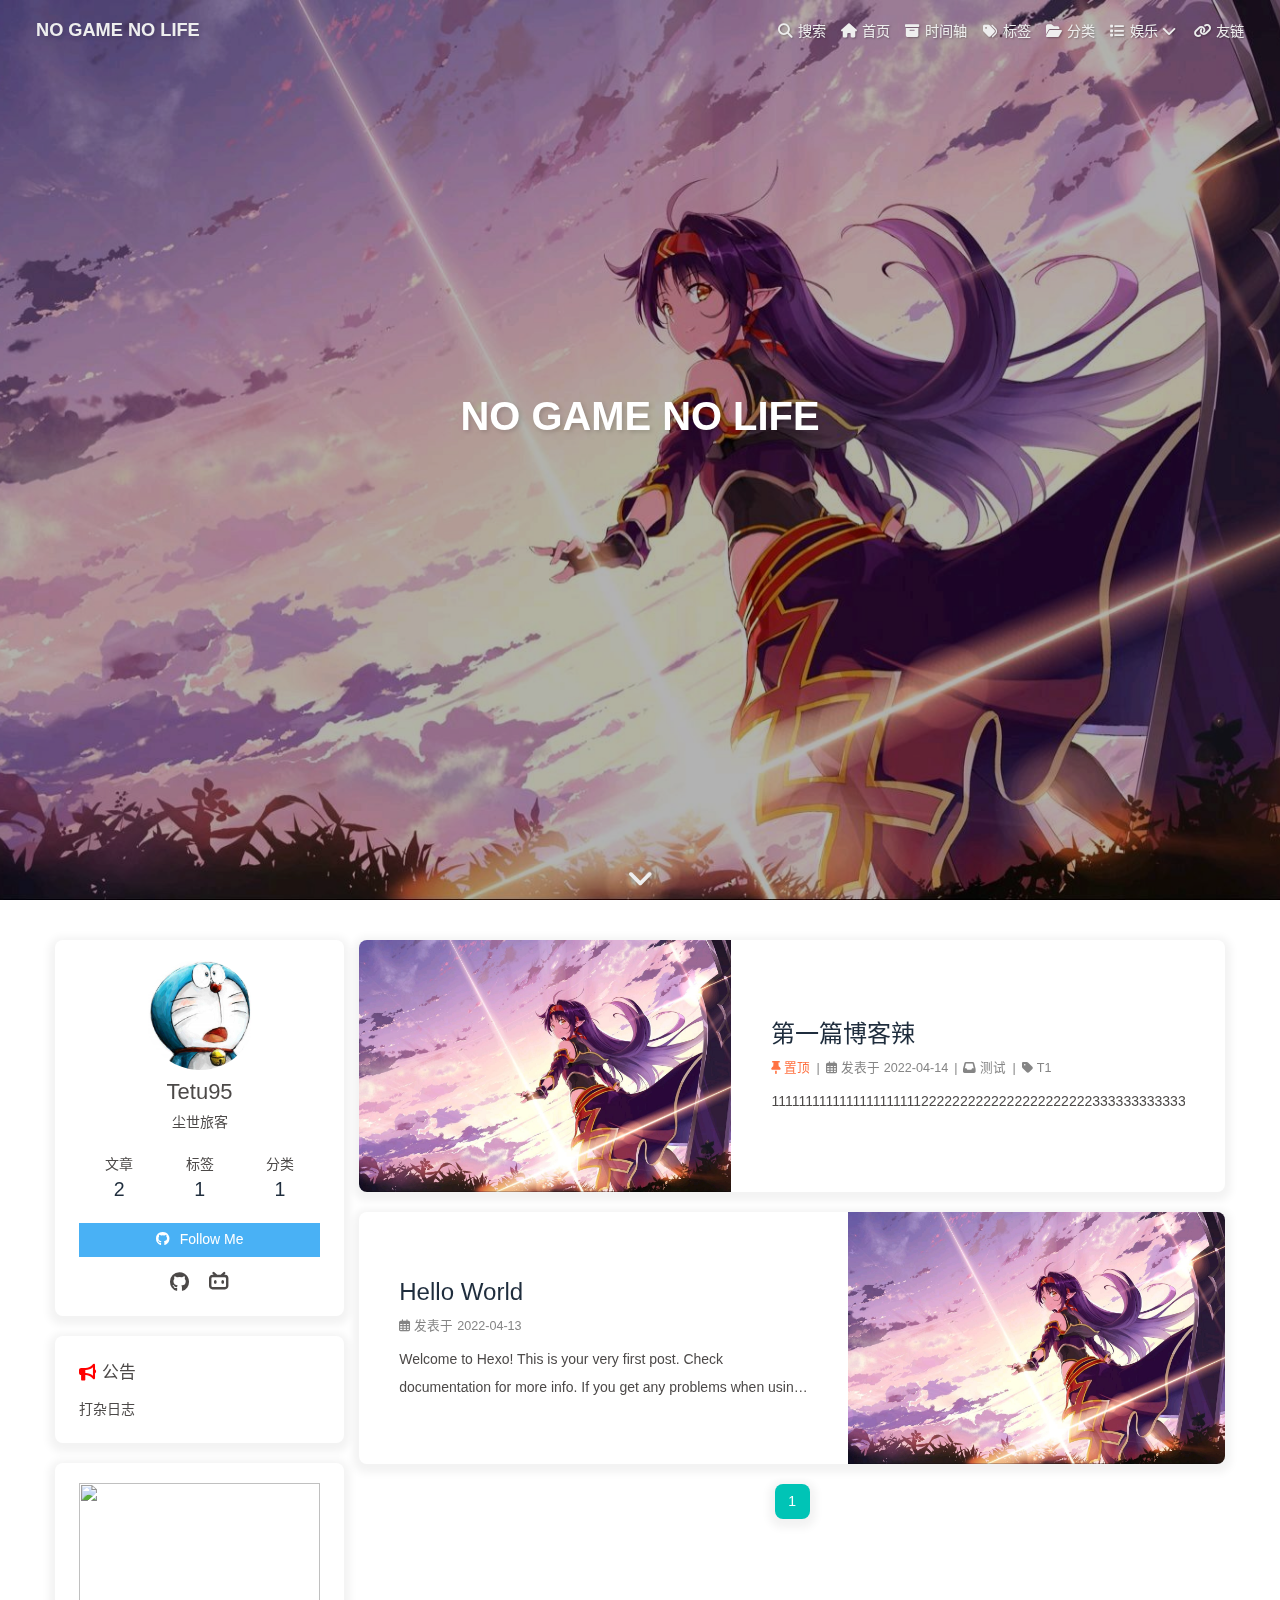
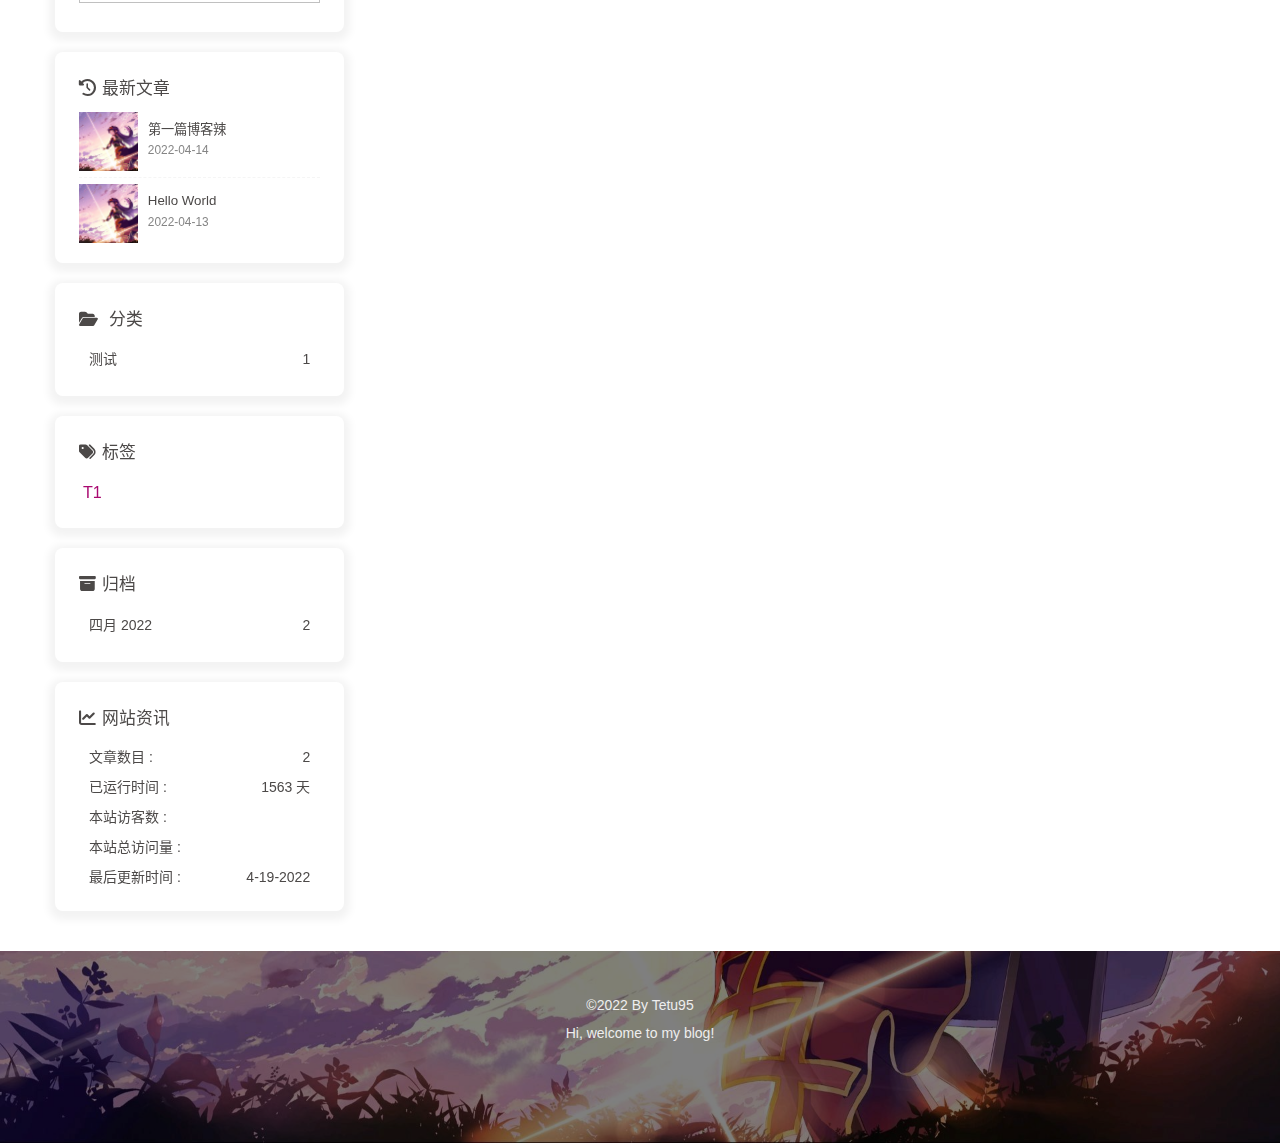
==== commit bd4ac1a4: "Site updated: 2022-04-19 22:01:19" ====
--- a/index.html
+++ b/index.html
@@ -1,18 +1,18 @@
-<!DOCTYPE html><html lang="zh-CN" data-theme="light"><head><meta charset="UTF-8"><meta http-equiv="X-UA-Compatible" content="IE=edge"><meta name="viewport" content="width=device-width, initial-scale=1.0, maximum-scale=1.0, user-scalable=no"><title>NO GAME NO LIFE - find the way</title><meta name="author" content="Tetu95"><meta name="copyright" content="Tetu95"><meta name="format-detection" content="telephone=no"><meta name="theme-color" content="#ffffff"><meta name="description" content="test">
+<!DOCTYPE html><html lang="zh-CN" data-theme="light"><head><meta charset="UTF-8"><meta http-equiv="X-UA-Compatible" content="IE=edge"><meta name="viewport" content="width=device-width, initial-scale=1.0, maximum-scale=1.0, user-scalable=no"><title>NO GAME NO LIFE - On The Way</title><meta name="author" content="Tetu95"><meta name="copyright" content="Tetu95"><meta name="format-detection" content="telephone=no"><meta name="theme-color" content="#ffffff"><meta name="description" content="尘世旅客">
 <meta property="og:type" content="website">
 <meta property="og:title" content="NO GAME NO LIFE">
 <meta property="og:url" content="https://www.baidu.com/index.html">
 <meta property="og:site_name" content="NO GAME NO LIFE">
-<meta property="og:description" content="test">
+<meta property="og:description" content="尘世旅客">
 <meta property="og:locale" content="zh_CN">
-<meta property="og:image" content="https://i.loli.net/2021/02/24/5O1day2nriDzjSu.png">
+<meta property="og:image" content="https://www.baidu.com/img/head.jpg">
 <meta property="article:author" content="Tetu95">
 <meta name="twitter:card" content="summary">
-<meta name="twitter:image" content="https://i.loli.net/2021/02/24/5O1day2nriDzjSu.png"><link rel="shortcut icon" href="/img/favicon.png"><link rel="canonical" href="https://www.baidu.com/"><link rel="preconnect" href="//cdn.jsdelivr.net"/><link rel="preconnect" href="//busuanzi.ibruce.info"/><link rel="stylesheet" href="/css/index.css"><link rel="stylesheet" href="https://cdn.jsdelivr.net/npm/@fortawesome/fontawesome-free@6/css/all.min.css" media="print" onload="this.media='all'"><link rel="stylesheet" href="https://cdn.jsdelivr.net/npm/@fancyapps/ui/dist/fancybox.css" media="print" onload="this.media='all'"><script>const GLOBAL_CONFIG = { 
+<meta name="twitter:image" content="https://www.baidu.com/img/head.jpg"><link rel="shortcut icon" href="/img/favicon.png"><link rel="canonical" href="https://www.baidu.com/"><link rel="preconnect" href="//cdn.jsdelivr.net"/><link rel="preconnect" href="//busuanzi.ibruce.info"/><link rel="stylesheet" href="/css/index.css"><link rel="stylesheet" href="https://cdn.jsdelivr.net/npm/@fortawesome/fontawesome-free@6/css/all.min.css" media="print" onload="this.media='all'"><link rel="stylesheet" href="https://cdn.jsdelivr.net/npm/@fancyapps/ui/dist/fancybox.css" media="print" onload="this.media='all'"><script>const GLOBAL_CONFIG = { 
   root: '/',
   algolia: undefined,
-  localSearch: undefined,
-  translate: undefined,
+  localSearch: {"path":"search.xml","languages":{"hits_empty":"找不到您查询的内容：${query}"}},
+  translate: {"defaultEncoding":1,"translateDelay":0,"msgToTraditionalChinese":"繁","msgToSimplifiedChinese":"簡"},
   noticeOutdate: undefined,
   highlight: {"plugin":"highlighjs","highlightCopy":true,"highlightLang":true,"highlightHeightLimit":false},
   copy: {
@@ -24,7 +24,7 @@
     homepage: false,
     post: false
   },
-  runtime: '',
+  runtime: '天',
   date_suffix: {
     just: '刚刚',
     min: '分钟前',
@@ -50,7 +50,7 @@
   isHome: true,
   isHighlightShrink: false,
   isToc: false,
-  postUpdate: '2022-04-14 21:24:09'
+  postUpdate: '2022-04-19 22:00:54'
 }</script><noscript><style type="text/css">
   #nav {
     opacity: 1
@@ -139,7 +139,8 @@
       }
     }
     detectApple()
-    })(window)</script><meta name="generator" content="Hexo 6.1.0"></head><body><div id="sidebar"><div id="menu-mask"></div><div id="sidebar-menus"><div class="avatar-img is-center"><img src="https://i.loli.net/2021/02/24/5O1day2nriDzjSu.png" onerror="onerror=null;src='/img/friend_404.gif'" alt="avatar"/></div><div class="site-data is-center"><div class="data-item"><a href="/archives/"><div class="headline">文章</div><div class="length-num">1</div></a></div><div class="data-item"><a href="/tags/"><div class="headline">标签</div><div class="length-num">0</div></a></div><div class="data-item"><a href="/categories/"><div class="headline">分类</div><div class="length-num">0</div></a></div></div><hr/></div></div><div class="page" id="body-wrap"><header class="full_page" id="page-header"><nav id="nav"><span id="blog_name"><a id="site-name" href="/">NO GAME NO LIFE</a></span><div id="menus"><div id="toggle-menu"><a class="site-page"><i class="fas fa-bars fa-fw"></i></a></div></div></nav><div id="site-info"><h1 id="site-title">NO GAME NO LIFE</h1></div><div id="scroll-down"><i class="fas fa-angle-down scroll-down-effects"></i></div></header><main class="layout" id="content-inner"><div class="recent-posts" id="recent-posts"><div class="recent-post-item"><div class="recent-post-info"><a class="article-title" href="/2022/04/13/hello-world/" title="Hello World">Hello World</a><div class="article-meta-wrap"><span class="post-meta-date"><i class="far fa-calendar-alt"></i><span class="article-meta-label">发表于</span><time datetime="2022-04-13T09:19:42.666Z" title="发表于 2022-04-13 17:19:42">2022-04-13</time></span></div><div class="content">Welcome to Hexo! This is your very first post. Check documentation for more info. If you get any problems when using Hexo, you can find the answer in troubleshooting or you can ask me on GitHub.
+    })(window)</script><!-- hexo injector head_end start --><link rel="stylesheet" href="https://cdn.jsdelivr.net/gh/Zfour/hexo-electric-clock@1.0.6/clock.css"><link rel="stylesheet" href="https://npm.elemecdn.com/hexo-butterfly-footer-beautify@1.0.0/lib/runtime.css" media="print" onload="this.media='all'"><!-- hexo injector head_end end --><meta name="generator" content="Hexo 6.1.0"></head><body><div id="web_bg"></div><div id="sidebar"><div id="menu-mask"></div><div id="sidebar-menus"><div class="avatar-img is-center"><img src="/img/head.jpg" onerror="onerror=null;src='/img/friend_404.gif'" alt="avatar"/></div><div class="site-data is-center"><div class="data-item"><a href="/archives/"><div class="headline">文章</div><div class="length-num">2</div></a></div><div class="data-item"><a href="/tags/"><div class="headline">标签</div><div class="length-num">1</div></a></div><div class="data-item"><a href="/categories/"><div class="headline">分类</div><div class="length-num">1</div></a></div></div><hr/><div class="menus_items"><div class="menus_item"><a class="site-page" href="/"><i class="fa-fw fas fa-home"></i><span> 首页</span></a></div><div class="menus_item"><a class="site-page" href="/archives/"><i class="fa-fw fas fa-archive"></i><span> 时间轴</span></a></div><div class="menus_item"><a class="site-page" href="/tags/"><i class="fa-fw fas fa-tags"></i><span> 标签</span></a></div><div class="menus_item"><a class="site-page" href="/categories/"><i class="fa-fw fas fa-folder-open"></i><span> 分类</span></a></div><div class="menus_item"><a class="site-page group hide" href="javascript:void(0);"><i class="fa-fw fas fa-list"></i><span> 娱乐</span><i class="fas fa-chevron-down"></i></a><ul class="menus_item_child"><li><a class="site-page child" href="/music/"><i class="fa-fw fas fa-music"></i><span> 歌单</span></a></li><li><a class="site-page child" href="/movies/"><i class="fa-fw fas fa-video"></i><span> 电影</span></a></li><li><a class="site-page child" href="/Gallery/"><i class="fa-fw fas fa-images"></i><span> 照片</span></a></li></ul></div><div class="menus_item"><a class="site-page" href="/link/"><i class="fa-fw fas fa-link"></i><span> 友链</span></a></div></div></div></div><div class="page" id="body-wrap"><header class="full_page" id="page-header" style="background-image: url('/img/top.jpeg')"><nav id="nav"><span id="blog_name"><a id="site-name" href="/">NO GAME NO LIFE</a></span><div id="menus"><div id="search-button"><a class="site-page social-icon search"><i class="fas fa-search fa-fw"></i><span> 搜索</span></a></div><div class="menus_items"><div class="menus_item"><a class="site-page" href="/"><i class="fa-fw fas fa-home"></i><span> 首页</span></a></div><div class="menus_item"><a class="site-page" href="/archives/"><i class="fa-fw fas fa-archive"></i><span> 时间轴</span></a></div><div class="menus_item"><a class="site-page" href="/tags/"><i class="fa-fw fas fa-tags"></i><span> 标签</span></a></div><div class="menus_item"><a class="site-page" href="/categories/"><i class="fa-fw fas fa-folder-open"></i><span> 分类</span></a></div><div class="menus_item"><a class="site-page group hide" href="javascript:void(0);"><i class="fa-fw fas fa-list"></i><span> 娱乐</span><i class="fas fa-chevron-down"></i></a><ul class="menus_item_child"><li><a class="site-page child" href="/music/"><i class="fa-fw fas fa-music"></i><span> 歌单</span></a></li><li><a class="site-page child" href="/movies/"><i class="fa-fw fas fa-video"></i><span> 电影</span></a></li><li><a class="site-page child" href="/Gallery/"><i class="fa-fw fas fa-images"></i><span> 照片</span></a></li></ul></div><div class="menus_item"><a class="site-page" href="/link/"><i class="fa-fw fas fa-link"></i><span> 友链</span></a></div></div><div id="toggle-menu"><a class="site-page"><i class="fas fa-bars fa-fw"></i></a></div></div></nav><div id="site-info"><h1 id="site-title">NO GAME NO LIFE</h1><div id="site-subtitle"><span id="subtitle"></span></div><div id="site_social_icons"><a class="social-icon" href="https://github.com/Tetu95" target="_blank" title="Github"><i class="fab fa-github"></i></a><a class="social-icon" href="https://space.bilibili.com/14261575" target="_blank" title="B站"><i class="fa-brands fa-bilibili"></i></a></div></div><div id="scroll-down"><i class="fas fa-angle-down scroll-down-effects"></i></div></header><main class="layout" id="content-inner"><div class="recent-posts" id="recent-posts"><div class="recent-post-item"><div class="post_cover left"><a href="/2022/04/14/first/" title="第一篇博客辣"><img class="post_bg" src="/img/top.jpeg" onerror="this.onerror=null;this.src='/img/404.jpg'" alt="第一篇博客辣"></a></div><div class="recent-post-info"><a class="article-title" href="/2022/04/14/first/" title="第一篇博客辣">第一篇博客辣</a><div class="article-meta-wrap"><span class="article-meta"><i class="fas fa-thumbtack sticky"></i><span class="sticky">置顶</span><span class="article-meta-separator">|</span></span><span class="post-meta-date"><i class="far fa-calendar-alt"></i><span class="article-meta-label">发表于</span><time datetime="2022-04-14T14:48:53.000Z" title="发表于 2022-04-14 22:48:53">2022-04-14</time></span><span class="article-meta"><span class="article-meta-separator">|</span><i class="fas fa-inbox"></i><a class="article-meta__categories" href="/categories/%E6%B5%8B%E8%AF%95/">测试</a></span><span class="article-meta tags"><span class="article-meta-separator">|</span><i class="fas fa-tag"></i><a class="article-meta__tags" href="/tags/T1/">T1</a></span></div><div class="content">11111111111111111111112222222222222222222222333333333333333333334444444444444444444455555555555555555
+</div></div></div><div class="recent-post-item"><div class="post_cover right"><a href="/2022/04/13/hello-world/" title="Hello World"><img class="post_bg" src="/img/top.jpeg" onerror="this.onerror=null;this.src='/img/404.jpg'" alt="Hello World"></a></div><div class="recent-post-info"><a class="article-title" href="/2022/04/13/hello-world/" title="Hello World">Hello World</a><div class="article-meta-wrap"><span class="post-meta-date"><i class="far fa-calendar-alt"></i><span class="article-meta-label">发表于</span><time datetime="2022-04-13T09:19:42.666Z" title="发表于 2022-04-13 17:19:42">2022-04-13</time></span></div><div class="content">Welcome to Hexo! This is your very first post. Check documentation for more info. If you get any problems when using Hexo, you can find the answer in troubleshooting or you can ask me on GitHub.
 Quick StartCreate a new post1$ hexo new &quot;My New Post&quot;
 
 More info: Writing
@@ -152,4 +153,66 @@
 Deploy to remote sites1$ hexo deploy
 
 More info: Deployment
-</div></div></div><nav id="pagination"><div class="pagination"><span class="page-number current">1</span></div></nav></div><div class="aside-content" id="aside-content"><div class="card-widget card-info"><div class="is-center"><div class="avatar-img"><img src="https://i.loli.net/2021/02/24/5O1day2nriDzjSu.png" onerror="this.onerror=null;this.src='/img/friend_404.gif'" alt="avatar"/></div><div class="author-info__name">Tetu95</div><div class="author-info__description">test</div></div><div class="card-info-data is-center"><div class="card-info-data-item"><a href="/archives/"><div class="headline">文章</div><div class="length-num">1</div></a></div><div class="card-info-data-item"><a href="/tags/"><div class="headline">标签</div><div class="length-num">0</div></a></div><div class="card-info-data-item"><a href="/categories/"><div class="headline">分类</div><div class="length-num">0</div></a></div></div><a id="card-info-btn" target="_blank" rel="noopener" href="https://github.com/xxxxxx"><i class="fab fa-github"></i><span>Follow Me</span></a></div><div class="card-widget card-announcement"><div class="item-headline"><i class="fas fa-bullhorn fa-shake"></i><span>公告</span></div><div class="announcement_content">This is my Blog</div></div><div class="sticky_layout"><div class="card-widget card-recent-post"><div class="item-headline"><i class="fas fa-history"></i><span>最新文章</span></div><div class="aside-list"><div class="aside-list-item"><div class="content"><a class="title" href="/2022/04/13/hello-world/" title="Hello World">Hello World</a><time datetime="2022-04-13T09:19:42.666Z" title="发表于 2022-04-13 17:19:42">2022-04-13</time></div></div></div></div><div class="card-widget card-archives"><div class="item-headline"><i class="fas fa-archive"></i><span>归档</span></div><ul class="card-archive-list"><li class="card-archive-list-item"><a class="card-archive-list-link" href="/archives/2022/04/"><span class="card-archive-list-date">四月 2022</span><span class="card-archive-list-count">1</span></a></li></ul></div><div class="card-widget card-webinfo"><div class="item-headline"><i class="fas fa-chart-line"></i><span>网站资讯</span></div><div class="webinfo"><div class="webinfo-item"><div class="item-name">文章数目 :</div><div class="item-count">1</div></div><div class="webinfo-item"><div class="item-name">本站访客数 :</div><div class="item-count" id="busuanzi_value_site_uv"></div></div><div class="webinfo-item"><div class="item-name">本站总访问量 :</div><div class="item-count" id="busuanzi_value_site_pv"></div></div><div class="webinfo-item"><div class="item-name">最后更新时间 :</div><div class="item-count" id="last-push-date" data-lastPushDate="2022-04-14T13:24:09.159Z"></div></div></div></div></div></div></main><footer id="footer"><div id="footer-wrap"><div class="copyright">&copy;2020 - 2022 By Tetu95</div><div class="framework-info"><span>框架 </span><a target="_blank" rel="noopener" href="https://hexo.io">Hexo</a><span class="footer-separator">|</span><span>主题 </span><a target="_blank" rel="noopener" href="https://github.com/jerryc127/hexo-theme-butterfly">Butterfly</a></div></div></footer></div><div id="rightside"><div id="rightside-config-hide"><button id="darkmode" type="button" title="浅色和深色模式转换"><i class="fas fa-adjust"></i></button><button id="hide-aside-btn" type="button" title="单栏和双栏切换"><i class="fas fa-arrows-alt-h"></i></button></div><div id="rightside-config-show"><button id="rightside_config" type="button" title="设置"><i class="fas fa-cog fa-spin"></i></button><button id="go-up" type="button" title="回到顶部"><i class="fas fa-arrow-up"></i></button></div></div><div><script src="/js/utils.js"></script><script src="/js/main.js"></script><script src="https://cdn.jsdelivr.net/npm/@fancyapps/ui/dist/fancybox.umd.js"></script><div class="js-pjax"></div><script async data-pjax src="//busuanzi.ibruce.info/busuanzi/2.3/busuanzi.pure.mini.js"></script></div></body></html>+</div></div></div><nav id="pagination"><div class="pagination"><span class="page-number current">1</span></div></nav></div><div class="aside-content" id="aside-content"><div class="card-widget card-info"><div class="is-center"><div class="avatar-img"><img src="/img/head.jpg" onerror="this.onerror=null;this.src='/img/friend_404.gif'" alt="avatar"/></div><div class="author-info__name">Tetu95</div><div class="author-info__description">尘世旅客</div></div><div class="card-info-data is-center"><div class="card-info-data-item"><a href="/archives/"><div class="headline">文章</div><div class="length-num">2</div></a></div><div class="card-info-data-item"><a href="/tags/"><div class="headline">标签</div><div class="length-num">1</div></a></div><div class="card-info-data-item"><a href="/categories/"><div class="headline">分类</div><div class="length-num">1</div></a></div></div><a id="card-info-btn" target="_blank" rel="noopener" href="https://github.com/xxxxxx"><i class="fab fa-github"></i><span>Follow Me</span></a><div class="card-info-social-icons is-center"><a class="social-icon" href="https://github.com/Tetu95" target="_blank" title="Github"><i class="fab fa-github"></i></a><a class="social-icon" href="https://space.bilibili.com/14261575" target="_blank" title="B站"><i class="fa-brands fa-bilibili"></i></a></div></div><div class="card-widget card-announcement"><div class="item-headline"><i class="fas fa-bullhorn fa-shake"></i><span>公告</span></div><div class="announcement_content">打杂日志</div></div><div class="sticky_layout"><div class="card-widget card-recent-post"><div class="item-headline"><i class="fas fa-history"></i><span>最新文章</span></div><div class="aside-list"><div class="aside-list-item"><a class="thumbnail" href="/2022/04/14/first/" title="第一篇博客辣"><img src="/img/top.jpeg" onerror="this.onerror=null;this.src='/img/404.jpg'" alt="第一篇博客辣"/></a><div class="content"><a class="title" href="/2022/04/14/first/" title="第一篇博客辣">第一篇博客辣</a><time datetime="2022-04-14T14:48:53.000Z" title="发表于 2022-04-14 22:48:53">2022-04-14</time></div></div><div class="aside-list-item"><a class="thumbnail" href="/2022/04/13/hello-world/" title="Hello World"><img src="/img/top.jpeg" onerror="this.onerror=null;this.src='/img/404.jpg'" alt="Hello World"/></a><div class="content"><a class="title" href="/2022/04/13/hello-world/" title="Hello World">Hello World</a><time datetime="2022-04-13T09:19:42.666Z" title="发表于 2022-04-13 17:19:42">2022-04-13</time></div></div></div></div><div class="card-widget card-categories"><div class="item-headline">
+            <i class="fas fa-folder-open"></i>
+            <span>分类</span>
+            
+            </div>
+            <ul class="card-category-list" id="aside-cat-list">
+            <li class="card-category-list-item "><a class="card-category-list-link" href="/categories/%E6%B5%8B%E8%AF%95/"><span class="card-category-list-name">测试</span><span class="card-category-list-count">1</span></a></li>
+            </ul></div><div class="card-widget card-tags"><div class="item-headline"><i class="fas fa-tags"></i><span>标签</span></div><div class="card-tag-cloud"><a href="/tags/T1/" style="font-size: 1.15em; color: rgb(169, 8, 112)">T1</a></div></div><div class="card-widget card-archives"><div class="item-headline"><i class="fas fa-archive"></i><span>归档</span></div><ul class="card-archive-list"><li class="card-archive-list-item"><a class="card-archive-list-link" href="/archives/2022/04/"><span class="card-archive-list-date">四月 2022</span><span class="card-archive-list-count">2</span></a></li></ul></div><div class="card-widget card-webinfo"><div class="item-headline"><i class="fas fa-chart-line"></i><span>网站资讯</span></div><div class="webinfo"><div class="webinfo-item"><div class="item-name">文章数目 :</div><div class="item-count">2</div></div><div class="webinfo-item"><div class="item-name">已运行时间 :</div><div class="item-count" id="runtimeshow" data-publishDate="2022-04-14T15:51:00.000Z"></div></div><div class="webinfo-item"><div class="item-name">本站访客数 :</div><div class="item-count" id="busuanzi_value_site_uv"></div></div><div class="webinfo-item"><div class="item-name">本站总访问量 :</div><div class="item-count" id="busuanzi_value_site_pv"></div></div><div class="webinfo-item"><div class="item-name">最后更新时间 :</div><div class="item-count" id="last-push-date" data-lastPushDate="2022-04-19T14:00:54.238Z"></div></div></div></div></div></div></main><footer id="footer" style="background-image: url('/img/top.jpeg')"><div id="footer-wrap"><div class="copyright">&copy;2022 By Tetu95</div><div class="footer_custom_text">Hi, welcome to my blog!</div></div></footer></div><div id="rightside"><div id="rightside-config-hide"><button id="translateLink" type="button" title="简繁转换">简</button><button id="darkmode" type="button" title="浅色和深色模式转换"><i class="fas fa-adjust"></i></button><button id="hide-aside-btn" type="button" title="单栏和双栏切换"><i class="fas fa-arrows-alt-h"></i></button></div><div id="rightside-config-show"><button id="rightside_config" type="button" title="设置"><i class="fas fa-cog fa-spin"></i></button><button id="go-up" type="button" title="回到顶部"><i class="fas fa-arrow-up"></i></button></div></div><div id="local-search"><div class="search-dialog"><nav class="search-nav"><span class="search-dialog-title">本地搜索</span><span id="loading-status"></span><button class="search-close-button"><i class="fas fa-times"></i></button></nav><div class="is-center" id="loading-database"><i class="fas fa-spinner fa-pulse"></i><span>  数据库加载中</span></div><div class="search-wrap"><div id="local-search-input"><div class="local-search-box"><input class="local-search-box--input" placeholder="搜索文章" type="text"/></div></div><hr/><div id="local-search-results"></div></div></div><div id="search-mask"></div></div><div><script src="/js/utils.js"></script><script src="/js/main.js"></script><script src="/js/tw_cn.js"></script><script src="https://cdn.jsdelivr.net/npm/@fancyapps/ui/dist/fancybox.umd.js"></script><script src="/js/search/local-search.js"></script><div class="js-pjax"><script>function subtitleType () {
+  if (true) { 
+    window.typed = new Typed("#subtitle", {
+      strings: ["On The Way ......"],
+      startDelay: 300,
+      typeSpeed: 150,
+      loop: false,
+      backSpeed: 50
+    })
+  } else {
+    document.getElementById("subtitle").innerHTML = 'On The Way ......'
+  }
+}
+
+if (true) {
+  if (typeof Typed === 'function') {
+    subtitleType()
+  } else {
+    getScript('https://cdn.jsdelivr.net/npm/typed.js/lib/typed.min.js').then(subtitleType)
+  }
+} else {
+  subtitleType()
+}</script></div><canvas class="fireworks" mobile="false"></canvas><script src="https://cdn.jsdelivr.net/npm/butterfly-extsrc@1/dist/fireworks.min.js"></script><script async data-pjax src="//busuanzi.ibruce.info/busuanzi/2.3/busuanzi.pure.mini.js"></script></div><!-- hexo injector body_end start --><script data-pjax>function electric_clock_injector_config(){
+                var parent_div_git = document.getElementsByClassName('sticky_layout')[0];
+                var item_html = '<div class="card-widget card-clock"><div class="card-glass"><div class="card-background"><div class="card-content"><div id="hexo_electric_clock"><img id="card-clock-loading" src="https://cdn.jsdelivr.net/gh/Zfour/Butterfly-clock/clock/images/weather/loading.gif" style="height: 120px; width: 100%;" data-ll-status="loading" class="entered loading"></div></div></div></div></div>';
+                console.log('已挂载electric_clock')
+                // parent_div_git.innerHTML=item_html+parent_div_git.innerHTML // 无报错，但不影响使用(支持pjax跳转)
+                parent_div_git.insertAdjacentHTML("afterbegin",item_html) // 有报错，但不影响使用(支持pjax跳转)
+            }if( document.getElementsByClassName('sticky_layout')[0] && (location.pathname ==='all'|| 'all' ==='all')){
+
+            electric_clock_injector_config()
+        } </script><script src="https://pv.sohu.com/cityjson?ie=utf-8"></script><script data-pjax  src="https://cdn.jsdelivr.net/gh/Zfour/hexo-electric-clock@1.0.6/clock.js"></script><script data-pjax>
+  function butterfly_footer_beautify_injector_config(){
+    var parent_div_git = document.getElementById('footer-wrap');
+    var item_html = '<div id="workboard"></div><p id="ghbdages"><a class="github-badge" target="_blank" href="https://hexo.io/" style="margin-inline:5px" title=""><img src="https://img.shields.io/badge/Frame-Hexo-blue?style=flat&amp;logo=hexo" alt=""/></a><a class="github-badge" target="_blank" href="https://butterfly.js.org/" style="margin-inline:5px" title=""><img src="https://img.shields.io/badge/Theme-Butterfly-6513df?style=flat&amp;logo=bitdefender" alt=""/></a></p>';
+    console.log('已挂载butterfly_footer_beautify')
+    parent_div_git.insertAdjacentHTML("beforeend",item_html)
+    }
+  var elist = 'null'.split(',');
+  var cpage = location.pathname;
+  var epage = 'all';
+  var flag = 0;
+
+  for (var i=0;i<elist.length;i++){
+    if (cpage.includes(elist[i])){
+      flag++;
+    }
+  }
+
+  if ((epage ==='all')&&(flag == 0)){
+    butterfly_footer_beautify_injector_config();
+  }
+  else if (epage === cpage){
+    butterfly_footer_beautify_injector_config();
+  }
+  </script><script async src="/js/runtime.js"></script><!-- hexo injector body_end end --></body></html>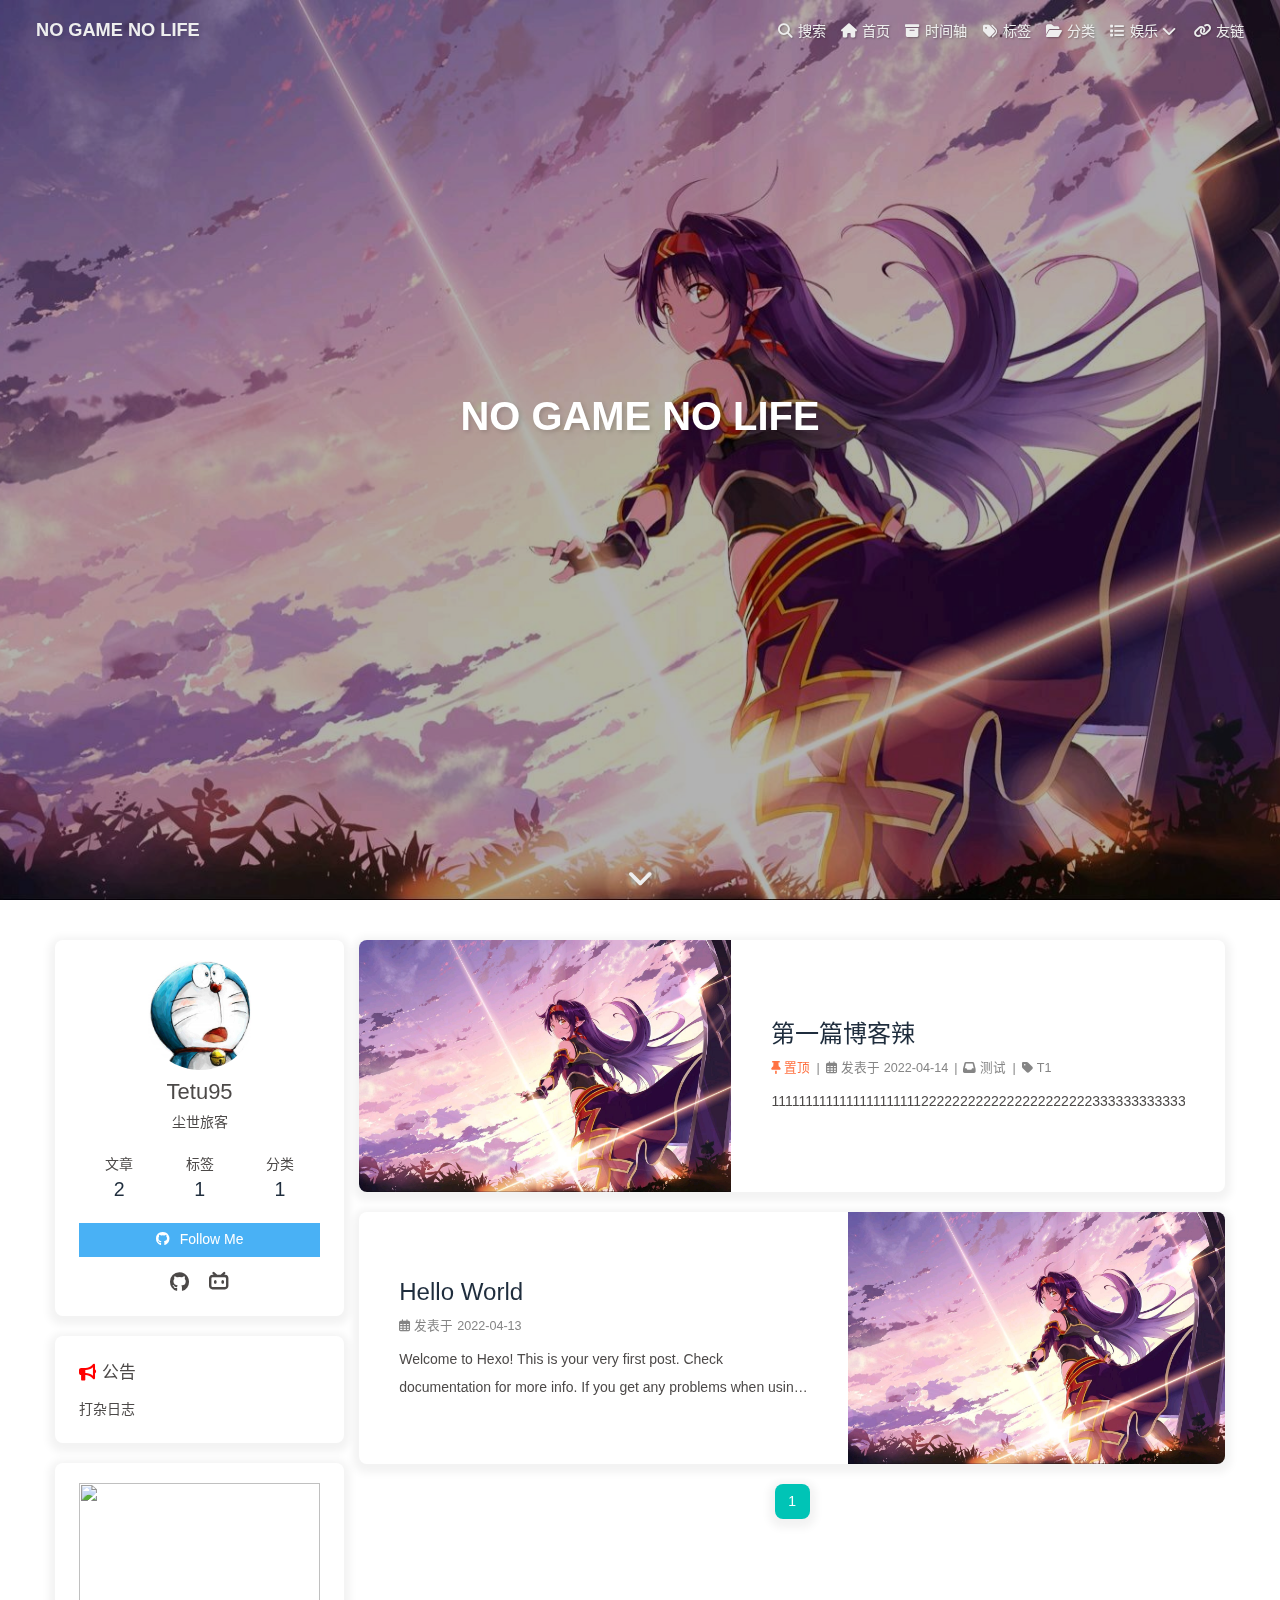
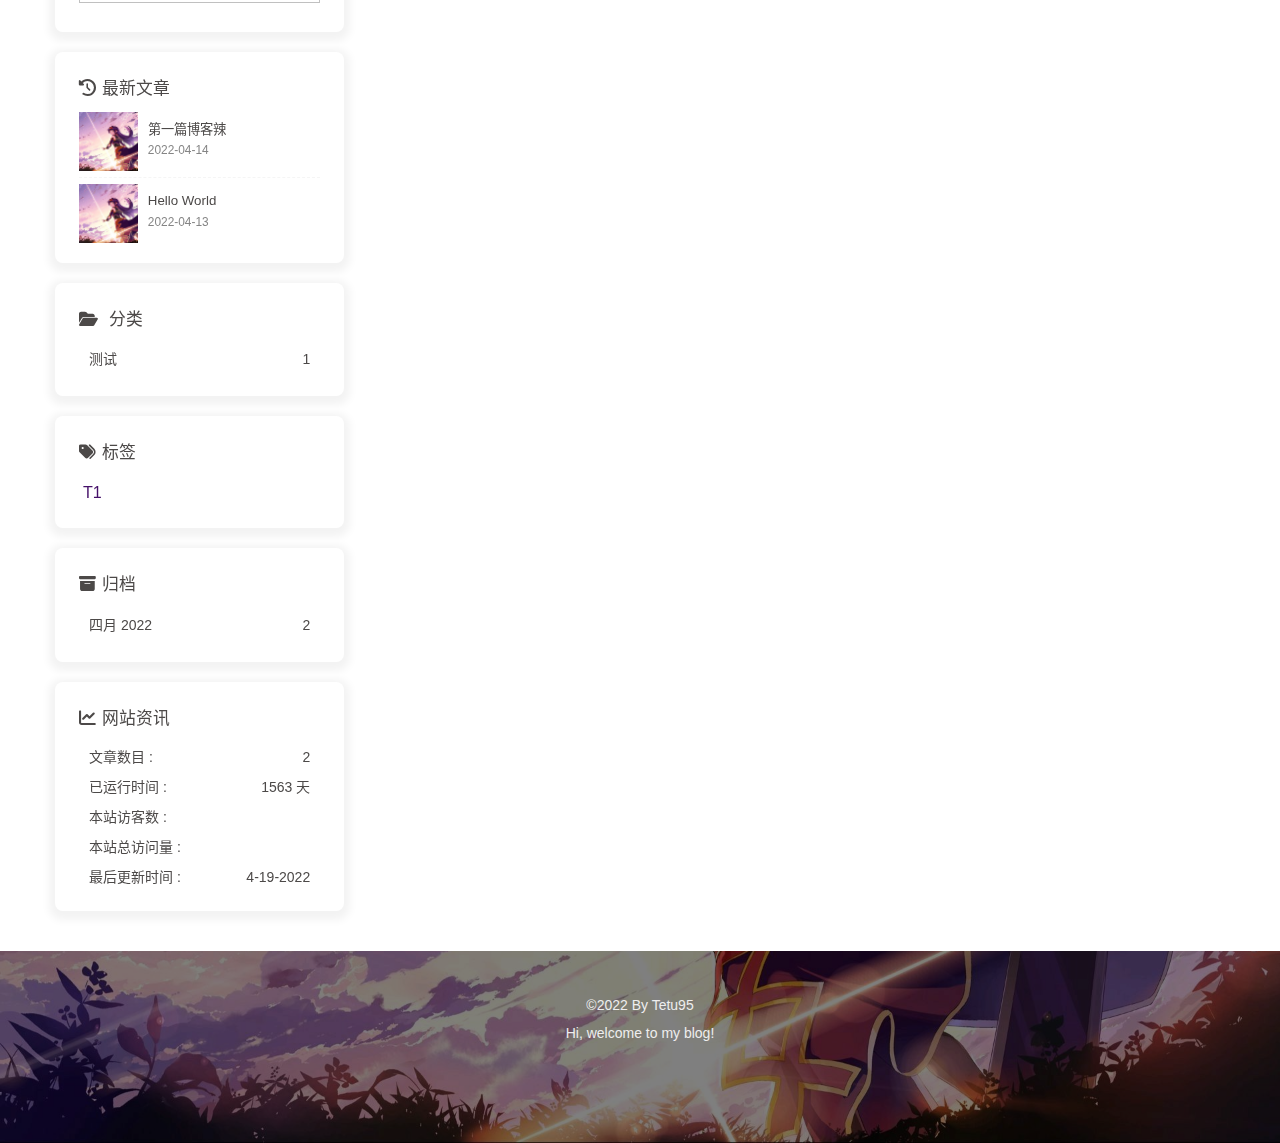
==== commit 017db267: "Site updated: 2022-04-19 22:09:18" ====
--- a/index.html
+++ b/index.html
@@ -1,14 +1,14 @@
 <!DOCTYPE html><html lang="zh-CN" data-theme="light"><head><meta charset="UTF-8"><meta http-equiv="X-UA-Compatible" content="IE=edge"><meta name="viewport" content="width=device-width, initial-scale=1.0, maximum-scale=1.0, user-scalable=no"><title>NO GAME NO LIFE - On The Way</title><meta name="author" content="Tetu95"><meta name="copyright" content="Tetu95"><meta name="format-detection" content="telephone=no"><meta name="theme-color" content="#ffffff"><meta name="description" content="尘世旅客">
 <meta property="og:type" content="website">
 <meta property="og:title" content="NO GAME NO LIFE">
-<meta property="og:url" content="https://www.baidu.com/index.html">
+<meta property="og:url" content="https://tetu95.github.io/index.html">
 <meta property="og:site_name" content="NO GAME NO LIFE">
 <meta property="og:description" content="尘世旅客">
 <meta property="og:locale" content="zh_CN">
-<meta property="og:image" content="https://www.baidu.com/img/head.jpg">
+<meta property="og:image" content="https://tetu95.github.io/img/head.jpg">
 <meta property="article:author" content="Tetu95">
 <meta name="twitter:card" content="summary">
-<meta name="twitter:image" content="https://www.baidu.com/img/head.jpg"><link rel="shortcut icon" href="/img/favicon.png"><link rel="canonical" href="https://www.baidu.com/"><link rel="preconnect" href="//cdn.jsdelivr.net"/><link rel="preconnect" href="//busuanzi.ibruce.info"/><link rel="stylesheet" href="/css/index.css"><link rel="stylesheet" href="https://cdn.jsdelivr.net/npm/@fortawesome/fontawesome-free@6/css/all.min.css" media="print" onload="this.media='all'"><link rel="stylesheet" href="https://cdn.jsdelivr.net/npm/@fancyapps/ui/dist/fancybox.css" media="print" onload="this.media='all'"><script>const GLOBAL_CONFIG = { 
+<meta name="twitter:image" content="https://tetu95.github.io/img/head.jpg"><link rel="shortcut icon" href="/img/favicon.png"><link rel="canonical" href="https://tetu95.github.io/"><link rel="preconnect" href="//cdn.jsdelivr.net"/><link rel="preconnect" href="//busuanzi.ibruce.info"/><link rel="stylesheet" href="/css/index.css"><link rel="stylesheet" href="https://cdn.jsdelivr.net/npm/@fortawesome/fontawesome-free@6/css/all.min.css" media="print" onload="this.media='all'"><link rel="stylesheet" href="https://cdn.jsdelivr.net/npm/@fancyapps/ui/dist/fancybox.css" media="print" onload="this.media='all'"><script>const GLOBAL_CONFIG = { 
   root: '/',
   algolia: undefined,
   localSearch: {"path":"search.xml","languages":{"hits_empty":"找不到您查询的内容：${query}"}},
@@ -50,7 +50,7 @@
   isHome: true,
   isHighlightShrink: false,
   isToc: false,
-  postUpdate: '2022-04-19 22:00:54'
+  postUpdate: '2022-04-19 22:08:21'
 }</script><noscript><style type="text/css">
   #nav {
     opacity: 1
@@ -160,7 +160,7 @@
             </div>
             <ul class="card-category-list" id="aside-cat-list">
             <li class="card-category-list-item "><a class="card-category-list-link" href="/categories/%E6%B5%8B%E8%AF%95/"><span class="card-category-list-name">测试</span><span class="card-category-list-count">1</span></a></li>
-            </ul></div><div class="card-widget card-tags"><div class="item-headline"><i class="fas fa-tags"></i><span>标签</span></div><div class="card-tag-cloud"><a href="/tags/T1/" style="font-size: 1.15em; color: rgb(169, 8, 112)">T1</a></div></div><div class="card-widget card-archives"><div class="item-headline"><i class="fas fa-archive"></i><span>归档</span></div><ul class="card-archive-list"><li class="card-archive-list-item"><a class="card-archive-list-link" href="/archives/2022/04/"><span class="card-archive-list-date">四月 2022</span><span class="card-archive-list-count">2</span></a></li></ul></div><div class="card-widget card-webinfo"><div class="item-headline"><i class="fas fa-chart-line"></i><span>网站资讯</span></div><div class="webinfo"><div class="webinfo-item"><div class="item-name">文章数目 :</div><div class="item-count">2</div></div><div class="webinfo-item"><div class="item-name">已运行时间 :</div><div class="item-count" id="runtimeshow" data-publishDate="2022-04-14T15:51:00.000Z"></div></div><div class="webinfo-item"><div class="item-name">本站访客数 :</div><div class="item-count" id="busuanzi_value_site_uv"></div></div><div class="webinfo-item"><div class="item-name">本站总访问量 :</div><div class="item-count" id="busuanzi_value_site_pv"></div></div><div class="webinfo-item"><div class="item-name">最后更新时间 :</div><div class="item-count" id="last-push-date" data-lastPushDate="2022-04-19T14:00:54.238Z"></div></div></div></div></div></div></main><footer id="footer" style="background-image: url('/img/top.jpeg')"><div id="footer-wrap"><div class="copyright">&copy;2022 By Tetu95</div><div class="footer_custom_text">Hi, welcome to my blog!</div></div></footer></div><div id="rightside"><div id="rightside-config-hide"><button id="translateLink" type="button" title="简繁转换">简</button><button id="darkmode" type="button" title="浅色和深色模式转换"><i class="fas fa-adjust"></i></button><button id="hide-aside-btn" type="button" title="单栏和双栏切换"><i class="fas fa-arrows-alt-h"></i></button></div><div id="rightside-config-show"><button id="rightside_config" type="button" title="设置"><i class="fas fa-cog fa-spin"></i></button><button id="go-up" type="button" title="回到顶部"><i class="fas fa-arrow-up"></i></button></div></div><div id="local-search"><div class="search-dialog"><nav class="search-nav"><span class="search-dialog-title">本地搜索</span><span id="loading-status"></span><button class="search-close-button"><i class="fas fa-times"></i></button></nav><div class="is-center" id="loading-database"><i class="fas fa-spinner fa-pulse"></i><span>  数据库加载中</span></div><div class="search-wrap"><div id="local-search-input"><div class="local-search-box"><input class="local-search-box--input" placeholder="搜索文章" type="text"/></div></div><hr/><div id="local-search-results"></div></div></div><div id="search-mask"></div></div><div><script src="/js/utils.js"></script><script src="/js/main.js"></script><script src="/js/tw_cn.js"></script><script src="https://cdn.jsdelivr.net/npm/@fancyapps/ui/dist/fancybox.umd.js"></script><script src="/js/search/local-search.js"></script><div class="js-pjax"><script>function subtitleType () {
+            </ul></div><div class="card-widget card-tags"><div class="item-headline"><i class="fas fa-tags"></i><span>标签</span></div><div class="card-tag-cloud"><a href="/tags/T1/" style="font-size: 1.15em; color: rgb(69, 16, 105)">T1</a></div></div><div class="card-widget card-archives"><div class="item-headline"><i class="fas fa-archive"></i><span>归档</span></div><ul class="card-archive-list"><li class="card-archive-list-item"><a class="card-archive-list-link" href="/archives/2022/04/"><span class="card-archive-list-date">四月 2022</span><span class="card-archive-list-count">2</span></a></li></ul></div><div class="card-widget card-webinfo"><div class="item-headline"><i class="fas fa-chart-line"></i><span>网站资讯</span></div><div class="webinfo"><div class="webinfo-item"><div class="item-name">文章数目 :</div><div class="item-count">2</div></div><div class="webinfo-item"><div class="item-name">已运行时间 :</div><div class="item-count" id="runtimeshow" data-publishDate="2022-04-14T15:51:00.000Z"></div></div><div class="webinfo-item"><div class="item-name">本站访客数 :</div><div class="item-count" id="busuanzi_value_site_uv"></div></div><div class="webinfo-item"><div class="item-name">本站总访问量 :</div><div class="item-count" id="busuanzi_value_site_pv"></div></div><div class="webinfo-item"><div class="item-name">最后更新时间 :</div><div class="item-count" id="last-push-date" data-lastPushDate="2022-04-19T14:08:21.909Z"></div></div></div></div></div></div></main><footer id="footer" style="background-image: url('/img/top.jpeg')"><div id="footer-wrap"><div class="copyright">&copy;2022 By Tetu95</div><div class="footer_custom_text">Hi, welcome to my blog!</div></div></footer></div><div id="rightside"><div id="rightside-config-hide"><button id="translateLink" type="button" title="简繁转换">简</button><button id="darkmode" type="button" title="浅色和深色模式转换"><i class="fas fa-adjust"></i></button><button id="hide-aside-btn" type="button" title="单栏和双栏切换"><i class="fas fa-arrows-alt-h"></i></button></div><div id="rightside-config-show"><button id="rightside_config" type="button" title="设置"><i class="fas fa-cog fa-spin"></i></button><button id="go-up" type="button" title="回到顶部"><i class="fas fa-arrow-up"></i></button></div></div><div id="local-search"><div class="search-dialog"><nav class="search-nav"><span class="search-dialog-title">本地搜索</span><span id="loading-status"></span><button class="search-close-button"><i class="fas fa-times"></i></button></nav><div class="is-center" id="loading-database"><i class="fas fa-spinner fa-pulse"></i><span>  数据库加载中</span></div><div class="search-wrap"><div id="local-search-input"><div class="local-search-box"><input class="local-search-box--input" placeholder="搜索文章" type="text"/></div></div><hr/><div id="local-search-results"></div></div></div><div id="search-mask"></div></div><div><script src="/js/utils.js"></script><script src="/js/main.js"></script><script src="/js/tw_cn.js"></script><script src="https://cdn.jsdelivr.net/npm/@fancyapps/ui/dist/fancybox.umd.js"></script><script src="/js/search/local-search.js"></script><div class="js-pjax"><script>function subtitleType () {
   if (true) { 
     window.typed = new Typed("#subtitle", {
       strings: ["On The Way ......"],
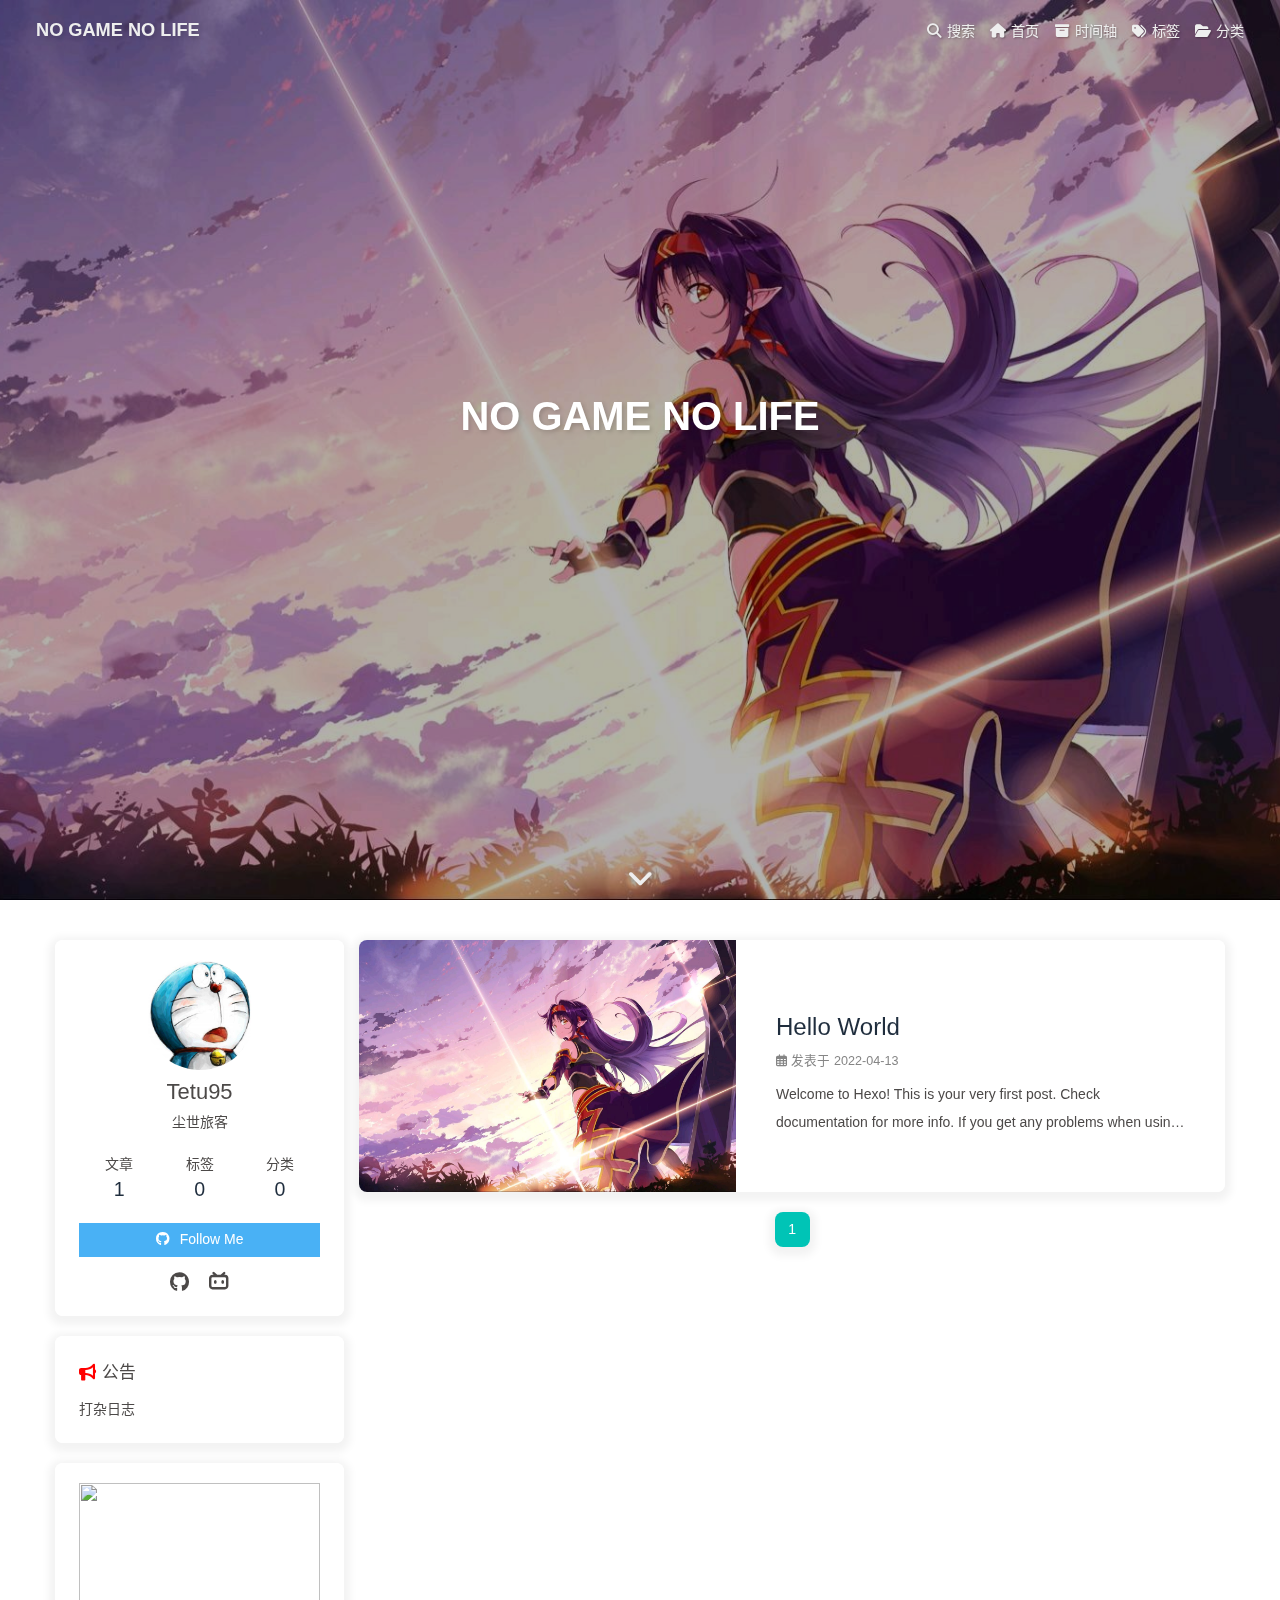
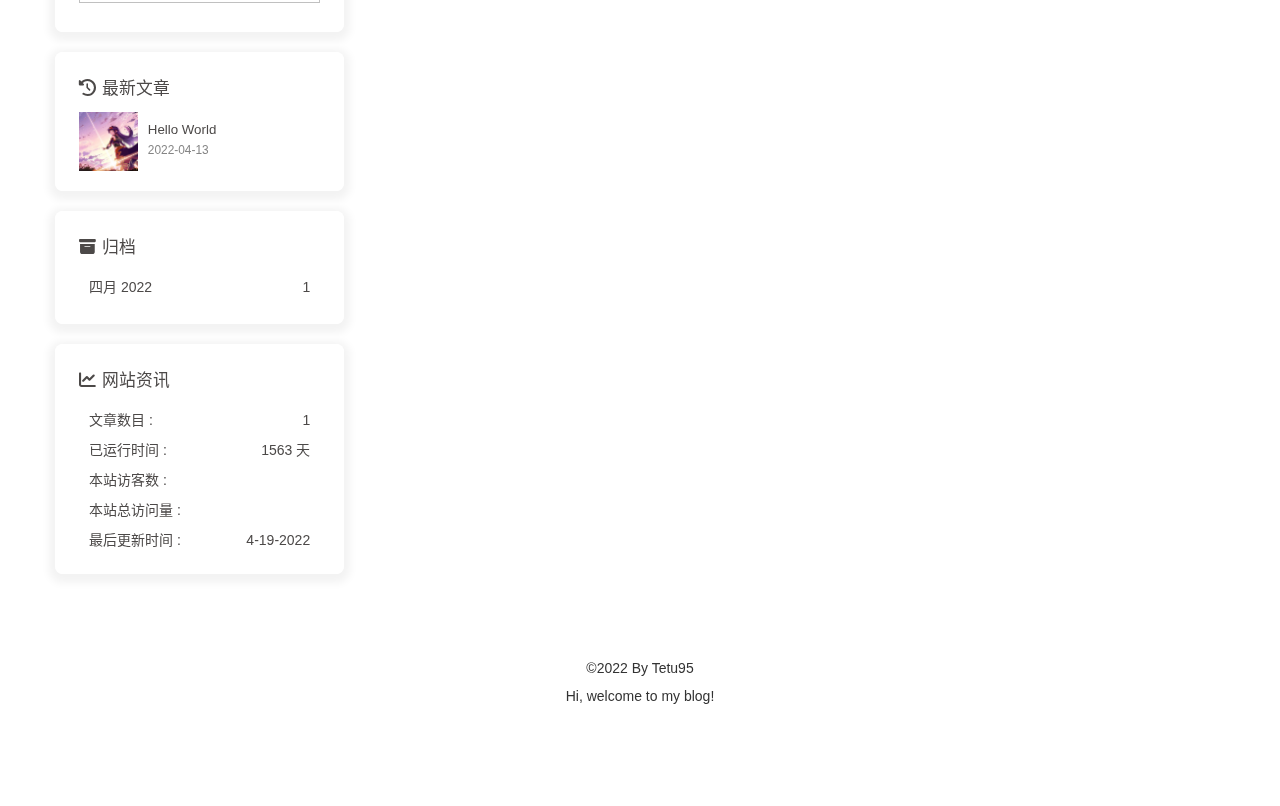
==== commit 87f30c86: "Site updated: 2022-04-19 23:19:42" ====
--- a/index.html
+++ b/index.html
@@ -50,7 +50,7 @@
   isHome: true,
   isHighlightShrink: false,
   isToc: false,
-  postUpdate: '2022-04-19 22:08:21'
+  postUpdate: '2022-04-19 23:10:40'
 }</script><noscript><style type="text/css">
   #nav {
     opacity: 1
@@ -139,8 +139,7 @@
       }
     }
     detectApple()
-    })(window)</script><!-- hexo injector head_end start --><link rel="stylesheet" href="https://cdn.jsdelivr.net/gh/Zfour/hexo-electric-clock@1.0.6/clock.css"><link rel="stylesheet" href="https://npm.elemecdn.com/hexo-butterfly-footer-beautify@1.0.0/lib/runtime.css" media="print" onload="this.media='all'"><!-- hexo injector head_end end --><meta name="generator" content="Hexo 6.1.0"></head><body><div id="web_bg"></div><div id="sidebar"><div id="menu-mask"></div><div id="sidebar-menus"><div class="avatar-img is-center"><img src="/img/head.jpg" onerror="onerror=null;src='/img/friend_404.gif'" alt="avatar"/></div><div class="site-data is-center"><div class="data-item"><a href="/archives/"><div class="headline">文章</div><div class="length-num">2</div></a></div><div class="data-item"><a href="/tags/"><div class="headline">标签</div><div class="length-num">1</div></a></div><div class="data-item"><a href="/categories/"><div class="headline">分类</div><div class="length-num">1</div></a></div></div><hr/><div class="menus_items"><div class="menus_item"><a class="site-page" href="/"><i class="fa-fw fas fa-home"></i><span> 首页</span></a></div><div class="menus_item"><a class="site-page" href="/archives/"><i class="fa-fw fas fa-archive"></i><span> 时间轴</span></a></div><div class="menus_item"><a class="site-page" href="/tags/"><i class="fa-fw fas fa-tags"></i><span> 标签</span></a></div><div class="menus_item"><a class="site-page" href="/categories/"><i class="fa-fw fas fa-folder-open"></i><span> 分类</span></a></div><div class="menus_item"><a class="site-page group hide" href="javascript:void(0);"><i class="fa-fw fas fa-list"></i><span> 娱乐</span><i class="fas fa-chevron-down"></i></a><ul class="menus_item_child"><li><a class="site-page child" href="/music/"><i class="fa-fw fas fa-music"></i><span> 歌单</span></a></li><li><a class="site-page child" href="/movies/"><i class="fa-fw fas fa-video"></i><span> 电影</span></a></li><li><a class="site-page child" href="/Gallery/"><i class="fa-fw fas fa-images"></i><span> 照片</span></a></li></ul></div><div class="menus_item"><a class="site-page" href="/link/"><i class="fa-fw fas fa-link"></i><span> 友链</span></a></div></div></div></div><div class="page" id="body-wrap"><header class="full_page" id="page-header" style="background-image: url('/img/top.jpeg')"><nav id="nav"><span id="blog_name"><a id="site-name" href="/">NO GAME NO LIFE</a></span><div id="menus"><div id="search-button"><a class="site-page social-icon search"><i class="fas fa-search fa-fw"></i><span> 搜索</span></a></div><div class="menus_items"><div class="menus_item"><a class="site-page" href="/"><i class="fa-fw fas fa-home"></i><span> 首页</span></a></div><div class="menus_item"><a class="site-page" href="/archives/"><i class="fa-fw fas fa-archive"></i><span> 时间轴</span></a></div><div class="menus_item"><a class="site-page" href="/tags/"><i class="fa-fw fas fa-tags"></i><span> 标签</span></a></div><div class="menus_item"><a class="site-page" href="/categories/"><i class="fa-fw fas fa-folder-open"></i><span> 分类</span></a></div><div class="menus_item"><a class="site-page group hide" href="javascript:void(0);"><i class="fa-fw fas fa-list"></i><span> 娱乐</span><i class="fas fa-chevron-down"></i></a><ul class="menus_item_child"><li><a class="site-page child" href="/music/"><i class="fa-fw fas fa-music"></i><span> 歌单</span></a></li><li><a class="site-page child" href="/movies/"><i class="fa-fw fas fa-video"></i><span> 电影</span></a></li><li><a class="site-page child" href="/Gallery/"><i class="fa-fw fas fa-images"></i><span> 照片</span></a></li></ul></div><div class="menus_item"><a class="site-page" href="/link/"><i class="fa-fw fas fa-link"></i><span> 友链</span></a></div></div><div id="toggle-menu"><a class="site-page"><i class="fas fa-bars fa-fw"></i></a></div></div></nav><div id="site-info"><h1 id="site-title">NO GAME NO LIFE</h1><div id="site-subtitle"><span id="subtitle"></span></div><div id="site_social_icons"><a class="social-icon" href="https://github.com/Tetu95" target="_blank" title="Github"><i class="fab fa-github"></i></a><a class="social-icon" href="https://space.bilibili.com/14261575" target="_blank" title="B站"><i class="fa-brands fa-bilibili"></i></a></div></div><div id="scroll-down"><i class="fas fa-angle-down scroll-down-effects"></i></div></header><main class="layout" id="content-inner"><div class="recent-posts" id="recent-posts"><div class="recent-post-item"><div class="post_cover left"><a href="/2022/04/14/first/" title="第一篇博客辣"><img class="post_bg" src="/img/top.jpeg" onerror="this.onerror=null;this.src='/img/404.jpg'" alt="第一篇博客辣"></a></div><div class="recent-post-info"><a class="article-title" href="/2022/04/14/first/" title="第一篇博客辣">第一篇博客辣</a><div class="article-meta-wrap"><span class="article-meta"><i class="fas fa-thumbtack sticky"></i><span class="sticky">置顶</span><span class="article-meta-separator">|</span></span><span class="post-meta-date"><i class="far fa-calendar-alt"></i><span class="article-meta-label">发表于</span><time datetime="2022-04-14T14:48:53.000Z" title="发表于 2022-04-14 22:48:53">2022-04-14</time></span><span class="article-meta"><span class="article-meta-separator">|</span><i class="fas fa-inbox"></i><a class="article-meta__categories" href="/categories/%E6%B5%8B%E8%AF%95/">测试</a></span><span class="article-meta tags"><span class="article-meta-separator">|</span><i class="fas fa-tag"></i><a class="article-meta__tags" href="/tags/T1/">T1</a></span></div><div class="content">11111111111111111111112222222222222222222222333333333333333333334444444444444444444455555555555555555
-</div></div></div><div class="recent-post-item"><div class="post_cover right"><a href="/2022/04/13/hello-world/" title="Hello World"><img class="post_bg" src="/img/top.jpeg" onerror="this.onerror=null;this.src='/img/404.jpg'" alt="Hello World"></a></div><div class="recent-post-info"><a class="article-title" href="/2022/04/13/hello-world/" title="Hello World">Hello World</a><div class="article-meta-wrap"><span class="post-meta-date"><i class="far fa-calendar-alt"></i><span class="article-meta-label">发表于</span><time datetime="2022-04-13T09:19:42.666Z" title="发表于 2022-04-13 17:19:42">2022-04-13</time></span></div><div class="content">Welcome to Hexo! This is your very first post. Check documentation for more info. If you get any problems when using Hexo, you can find the answer in troubleshooting or you can ask me on GitHub.
+    })(window)</script><link rel="stylesheet" href="/css/custom/beauty.css" media="defer" onload="this.media='all'"><!-- hexo injector head_end start --><link rel="stylesheet" href="https://cdn.jsdelivr.net/gh/Zfour/hexo-electric-clock@1.0.6/clock.css"><link rel="stylesheet" href="https://npm.elemecdn.com/hexo-butterfly-footer-beautify@1.0.0/lib/runtime.css" media="print" onload="this.media='all'"><!-- hexo injector head_end end --><meta name="generator" content="Hexo 6.1.0"></head><body><div id="web_bg"></div><div id="sidebar"><div id="menu-mask"></div><div id="sidebar-menus"><div class="avatar-img is-center"><img src="/img/head.jpg" onerror="onerror=null;src='/img/friend_404.gif'" alt="avatar"/></div><div class="site-data is-center"><div class="data-item"><a href="/archives/"><div class="headline">文章</div><div class="length-num">1</div></a></div><div class="data-item"><a href="/tags/"><div class="headline">标签</div><div class="length-num">0</div></a></div><div class="data-item"><a href="/categories/"><div class="headline">分类</div><div class="length-num">0</div></a></div></div><hr/><div class="menus_items"><div class="menus_item"><a class="site-page" href="/"><i class="fa-fw fas fa-home"></i><span> 首页</span></a></div><div class="menus_item"><a class="site-page" href="/archives/"><i class="fa-fw fas fa-archive"></i><span> 时间轴</span></a></div><div class="menus_item"><a class="site-page" href="/tags/"><i class="fa-fw fas fa-tags"></i><span> 标签</span></a></div><div class="menus_item"><a class="site-page" href="/categories/"><i class="fa-fw fas fa-folder-open"></i><span> 分类</span></a></div></div></div></div><div class="page" id="body-wrap"><header class="full_page" id="page-header" style="background-image: url('/img/top.jpeg')"><nav id="nav"><span id="blog_name"><a id="site-name" href="/">NO GAME NO LIFE</a></span><div id="menus"><div id="search-button"><a class="site-page social-icon search"><i class="fas fa-search fa-fw"></i><span> 搜索</span></a></div><div class="menus_items"><div class="menus_item"><a class="site-page" href="/"><i class="fa-fw fas fa-home"></i><span> 首页</span></a></div><div class="menus_item"><a class="site-page" href="/archives/"><i class="fa-fw fas fa-archive"></i><span> 时间轴</span></a></div><div class="menus_item"><a class="site-page" href="/tags/"><i class="fa-fw fas fa-tags"></i><span> 标签</span></a></div><div class="menus_item"><a class="site-page" href="/categories/"><i class="fa-fw fas fa-folder-open"></i><span> 分类</span></a></div></div><div id="toggle-menu"><a class="site-page"><i class="fas fa-bars fa-fw"></i></a></div></div></nav><div id="site-info"><h1 id="site-title">NO GAME NO LIFE</h1><div id="site-subtitle"><span id="subtitle"></span></div><div id="site_social_icons"><a class="social-icon" href="https://github.com/Tetu95" target="_blank" title="Github"><i class="fab fa-github"></i></a><a class="social-icon" href="https://space.bilibili.com/14261575" target="_blank" title="B站"><i class="fa-brands fa-bilibili"></i></a></div></div><div id="scroll-down"><i class="fas fa-angle-down scroll-down-effects"></i></div></header><main class="layout" id="content-inner"><div class="recent-posts" id="recent-posts"><div class="recent-post-item"><div class="post_cover left"><a href="/2022/04/13/hello-world/" title="Hello World"><img class="post_bg" src="/img/top.jpeg" onerror="this.onerror=null;this.src='/img/404.jpg'" alt="Hello World"></a></div><div class="recent-post-info"><a class="article-title" href="/2022/04/13/hello-world/" title="Hello World">Hello World</a><div class="article-meta-wrap"><span class="post-meta-date"><i class="far fa-calendar-alt"></i><span class="article-meta-label">发表于</span><time datetime="2022-04-13T09:19:42.666Z" title="发表于 2022-04-13 17:19:42">2022-04-13</time></span></div><div class="content">Welcome to Hexo! This is your very first post. Check documentation for more info. If you get any problems when using Hexo, you can find the answer in troubleshooting or you can ask me on GitHub.
 Quick StartCreate a new post1$ hexo new &quot;My New Post&quot;
 
 More info: Writing
@@ -153,24 +152,17 @@
 Deploy to remote sites1$ hexo deploy
 
 More info: Deployment
-</div></div></div><nav id="pagination"><div class="pagination"><span class="page-number current">1</span></div></nav></div><div class="aside-content" id="aside-content"><div class="card-widget card-info"><div class="is-center"><div class="avatar-img"><img src="/img/head.jpg" onerror="this.onerror=null;this.src='/img/friend_404.gif'" alt="avatar"/></div><div class="author-info__name">Tetu95</div><div class="author-info__description">尘世旅客</div></div><div class="card-info-data is-center"><div class="card-info-data-item"><a href="/archives/"><div class="headline">文章</div><div class="length-num">2</div></a></div><div class="card-info-data-item"><a href="/tags/"><div class="headline">标签</div><div class="length-num">1</div></a></div><div class="card-info-data-item"><a href="/categories/"><div class="headline">分类</div><div class="length-num">1</div></a></div></div><a id="card-info-btn" target="_blank" rel="noopener" href="https://github.com/xxxxxx"><i class="fab fa-github"></i><span>Follow Me</span></a><div class="card-info-social-icons is-center"><a class="social-icon" href="https://github.com/Tetu95" target="_blank" title="Github"><i class="fab fa-github"></i></a><a class="social-icon" href="https://space.bilibili.com/14261575" target="_blank" title="B站"><i class="fa-brands fa-bilibili"></i></a></div></div><div class="card-widget card-announcement"><div class="item-headline"><i class="fas fa-bullhorn fa-shake"></i><span>公告</span></div><div class="announcement_content">打杂日志</div></div><div class="sticky_layout"><div class="card-widget card-recent-post"><div class="item-headline"><i class="fas fa-history"></i><span>最新文章</span></div><div class="aside-list"><div class="aside-list-item"><a class="thumbnail" href="/2022/04/14/first/" title="第一篇博客辣"><img src="/img/top.jpeg" onerror="this.onerror=null;this.src='/img/404.jpg'" alt="第一篇博客辣"/></a><div class="content"><a class="title" href="/2022/04/14/first/" title="第一篇博客辣">第一篇博客辣</a><time datetime="2022-04-14T14:48:53.000Z" title="发表于 2022-04-14 22:48:53">2022-04-14</time></div></div><div class="aside-list-item"><a class="thumbnail" href="/2022/04/13/hello-world/" title="Hello World"><img src="/img/top.jpeg" onerror="this.onerror=null;this.src='/img/404.jpg'" alt="Hello World"/></a><div class="content"><a class="title" href="/2022/04/13/hello-world/" title="Hello World">Hello World</a><time datetime="2022-04-13T09:19:42.666Z" title="发表于 2022-04-13 17:19:42">2022-04-13</time></div></div></div></div><div class="card-widget card-categories"><div class="item-headline">
-            <i class="fas fa-folder-open"></i>
-            <span>分类</span>
-            
-            </div>
-            <ul class="card-category-list" id="aside-cat-list">
-            <li class="card-category-list-item "><a class="card-category-list-link" href="/categories/%E6%B5%8B%E8%AF%95/"><span class="card-category-list-name">测试</span><span class="card-category-list-count">1</span></a></li>
-            </ul></div><div class="card-widget card-tags"><div class="item-headline"><i class="fas fa-tags"></i><span>标签</span></div><div class="card-tag-cloud"><a href="/tags/T1/" style="font-size: 1.15em; color: rgb(69, 16, 105)">T1</a></div></div><div class="card-widget card-archives"><div class="item-headline"><i class="fas fa-archive"></i><span>归档</span></div><ul class="card-archive-list"><li class="card-archive-list-item"><a class="card-archive-list-link" href="/archives/2022/04/"><span class="card-archive-list-date">四月 2022</span><span class="card-archive-list-count">2</span></a></li></ul></div><div class="card-widget card-webinfo"><div class="item-headline"><i class="fas fa-chart-line"></i><span>网站资讯</span></div><div class="webinfo"><div class="webinfo-item"><div class="item-name">文章数目 :</div><div class="item-count">2</div></div><div class="webinfo-item"><div class="item-name">已运行时间 :</div><div class="item-count" id="runtimeshow" data-publishDate="2022-04-14T15:51:00.000Z"></div></div><div class="webinfo-item"><div class="item-name">本站访客数 :</div><div class="item-count" id="busuanzi_value_site_uv"></div></div><div class="webinfo-item"><div class="item-name">本站总访问量 :</div><div class="item-count" id="busuanzi_value_site_pv"></div></div><div class="webinfo-item"><div class="item-name">最后更新时间 :</div><div class="item-count" id="last-push-date" data-lastPushDate="2022-04-19T14:08:21.909Z"></div></div></div></div></div></div></main><footer id="footer" style="background-image: url('/img/top.jpeg')"><div id="footer-wrap"><div class="copyright">&copy;2022 By Tetu95</div><div class="footer_custom_text">Hi, welcome to my blog!</div></div></footer></div><div id="rightside"><div id="rightside-config-hide"><button id="translateLink" type="button" title="简繁转换">简</button><button id="darkmode" type="button" title="浅色和深色模式转换"><i class="fas fa-adjust"></i></button><button id="hide-aside-btn" type="button" title="单栏和双栏切换"><i class="fas fa-arrows-alt-h"></i></button></div><div id="rightside-config-show"><button id="rightside_config" type="button" title="设置"><i class="fas fa-cog fa-spin"></i></button><button id="go-up" type="button" title="回到顶部"><i class="fas fa-arrow-up"></i></button></div></div><div id="local-search"><div class="search-dialog"><nav class="search-nav"><span class="search-dialog-title">本地搜索</span><span id="loading-status"></span><button class="search-close-button"><i class="fas fa-times"></i></button></nav><div class="is-center" id="loading-database"><i class="fas fa-spinner fa-pulse"></i><span>  数据库加载中</span></div><div class="search-wrap"><div id="local-search-input"><div class="local-search-box"><input class="local-search-box--input" placeholder="搜索文章" type="text"/></div></div><hr/><div id="local-search-results"></div></div></div><div id="search-mask"></div></div><div><script src="/js/utils.js"></script><script src="/js/main.js"></script><script src="/js/tw_cn.js"></script><script src="https://cdn.jsdelivr.net/npm/@fancyapps/ui/dist/fancybox.umd.js"></script><script src="/js/search/local-search.js"></script><div class="js-pjax"><script>function subtitleType () {
+</div></div></div><nav id="pagination"><div class="pagination"><span class="page-number current">1</span></div></nav></div><div class="aside-content" id="aside-content"><div class="card-widget card-info"><div class="is-center"><div class="avatar-img"><img src="/img/head.jpg" onerror="this.onerror=null;this.src='/img/friend_404.gif'" alt="avatar"/></div><div class="author-info__name">Tetu95</div><div class="author-info__description">尘世旅客</div></div><div class="card-info-data is-center"><div class="card-info-data-item"><a href="/archives/"><div class="headline">文章</div><div class="length-num">1</div></a></div><div class="card-info-data-item"><a href="/tags/"><div class="headline">标签</div><div class="length-num">0</div></a></div><div class="card-info-data-item"><a href="/categories/"><div class="headline">分类</div><div class="length-num">0</div></a></div></div><a id="card-info-btn" target="_blank" rel="noopener" href="https://github.com/xxxxxx"><i class="fab fa-github"></i><span>Follow Me</span></a><div class="card-info-social-icons is-center"><a class="social-icon" href="https://github.com/Tetu95" target="_blank" title="Github"><i class="fab fa-github"></i></a><a class="social-icon" href="https://space.bilibili.com/14261575" target="_blank" title="B站"><i class="fa-brands fa-bilibili"></i></a></div></div><div class="card-widget card-announcement"><div class="item-headline"><i class="fas fa-bullhorn fa-shake"></i><span>公告</span></div><div class="announcement_content">打杂日志</div></div><div class="sticky_layout"><div class="card-widget card-recent-post"><div class="item-headline"><i class="fas fa-history"></i><span>最新文章</span></div><div class="aside-list"><div class="aside-list-item"><a class="thumbnail" href="/2022/04/13/hello-world/" title="Hello World"><img src="/img/top.jpeg" onerror="this.onerror=null;this.src='/img/404.jpg'" alt="Hello World"/></a><div class="content"><a class="title" href="/2022/04/13/hello-world/" title="Hello World">Hello World</a><time datetime="2022-04-13T09:19:42.666Z" title="发表于 2022-04-13 17:19:42">2022-04-13</time></div></div></div></div><div class="card-widget card-archives"><div class="item-headline"><i class="fas fa-archive"></i><span>归档</span></div><ul class="card-archive-list"><li class="card-archive-list-item"><a class="card-archive-list-link" href="/archives/2022/04/"><span class="card-archive-list-date">四月 2022</span><span class="card-archive-list-count">1</span></a></li></ul></div><div class="card-widget card-webinfo"><div class="item-headline"><i class="fas fa-chart-line"></i><span>网站资讯</span></div><div class="webinfo"><div class="webinfo-item"><div class="item-name">文章数目 :</div><div class="item-count">1</div></div><div class="webinfo-item"><div class="item-name">已运行时间 :</div><div class="item-count" id="runtimeshow" data-publishDate="2022-04-14T15:51:00.000Z"></div></div><div class="webinfo-item"><div class="item-name">本站访客数 :</div><div class="item-count" id="busuanzi_value_site_uv"></div></div><div class="webinfo-item"><div class="item-name">本站总访问量 :</div><div class="item-count" id="busuanzi_value_site_pv"></div></div><div class="webinfo-item"><div class="item-name">最后更新时间 :</div><div class="item-count" id="last-push-date" data-lastPushDate="2022-04-19T15:10:40.359Z"></div></div></div></div></div></div></main><footer id="footer" style="background: rgb(0,0,0,0)"><div id="footer-wrap"><div class="copyright">&copy;2022 By Tetu95</div><div class="footer_custom_text">Hi, welcome to my blog!</div></div></footer></div><div id="rightside"><div id="rightside-config-hide"><button id="translateLink" type="button" title="简繁转换">简</button><button id="darkmode" type="button" title="浅色和深色模式转换"><i class="fas fa-adjust"></i></button><button id="hide-aside-btn" type="button" title="单栏和双栏切换"><i class="fas fa-arrows-alt-h"></i></button></div><div id="rightside-config-show"><button id="rightside_config" type="button" title="设置"><i class="fas fa-cog fa-spin"></i></button><button id="go-up" type="button" title="回到顶部"><i class="fas fa-arrow-up"></i></button></div></div><div id="local-search"><div class="search-dialog"><nav class="search-nav"><span class="search-dialog-title">本地搜索</span><span id="loading-status"></span><button class="search-close-button"><i class="fas fa-times"></i></button></nav><div class="is-center" id="loading-database"><i class="fas fa-spinner fa-pulse"></i><span>  数据库加载中</span></div><div class="search-wrap"><div id="local-search-input"><div class="local-search-box"><input class="local-search-box--input" placeholder="搜索文章" type="text"/></div></div><hr/><div id="local-search-results"></div></div></div><div id="search-mask"></div></div><div><script src="/js/utils.js"></script><script src="/js/main.js"></script><script src="/js/tw_cn.js"></script><script src="https://cdn.jsdelivr.net/npm/@fancyapps/ui/dist/fancybox.umd.js"></script><script src="/js/search/local-search.js"></script><div class="js-pjax"><script>function subtitleType () {
   if (true) { 
     window.typed = new Typed("#subtitle", {
-      strings: ["On The Way ......"],
+      strings: ["On The Way"],
       startDelay: 300,
       typeSpeed: 150,
       loop: false,
       backSpeed: 50
     })
   } else {
-    document.getElementById("subtitle").innerHTML = 'On The Way ......'
+    document.getElementById("subtitle").innerHTML = 'On The Way'
   }
 }
 
@@ -182,7 +174,7 @@
   }
 } else {
   subtitleType()
-}</script></div><canvas class="fireworks" mobile="false"></canvas><script src="https://cdn.jsdelivr.net/npm/butterfly-extsrc@1/dist/fireworks.min.js"></script><script async data-pjax src="//busuanzi.ibruce.info/busuanzi/2.3/busuanzi.pure.mini.js"></script></div><!-- hexo injector body_end start --><script data-pjax>function electric_clock_injector_config(){
+}</script></div><script async data-pjax src="//busuanzi.ibruce.info/busuanzi/2.3/busuanzi.pure.mini.js"></script></div><!-- hexo injector body_end start --><script data-pjax>function electric_clock_injector_config(){
                 var parent_div_git = document.getElementsByClassName('sticky_layout')[0];
                 var item_html = '<div class="card-widget card-clock"><div class="card-glass"><div class="card-background"><div class="card-content"><div id="hexo_electric_clock"><img id="card-clock-loading" src="https://cdn.jsdelivr.net/gh/Zfour/Butterfly-clock/clock/images/weather/loading.gif" style="height: 120px; width: 100%;" data-ll-status="loading" class="entered loading"></div></div></div></div></div>';
                 console.log('已挂载electric_clock')
--- a/css/custom/beauty.css
+++ b/css/custom/beauty.css
@@ -0,0 +1 @@
+#content-inner{--light_bg_color:hsla(0,0%,100%,0.9);--dark_bg_color:rgba(18,18,18,0.9);--light_page_color:hsla(0,0%,100%,0.9);--dark_page_color:rgba(18,18,18,0.9)}body{cursor:url(https://cdn.jsdelivr.net/npm/kang-static/Hexo/img/default.cur),default}a,button,img{cursor:url(https://cdn.jsdelivr.net/npm/kang-static/Hexo/img/pointer.cur),default}video{width:100%}audio{outline:none}::-webkit-scrollbar{width:8px;height:8px}::-webkit-scrollbar-track{background-color:rgba(73,177,245,.2);border-radius:2em}::-webkit-scrollbar-thumb{background-color:#49b1f5;background-image:-webkit-linear-gradient(45deg,hsla(0,0%,100%,.4) 25%,transparent 0,transparent 50%,hsla(0,0%,100%,.4) 0,hsla(0,0%,100%,.4) 75%,transparent 0,transparent);border-radius:2em}::-webkit-scrollbar-corner{background-color:transparent}::-moz-selection{color:#fff;background-color:#49b1f5}#article-container .btns a:hover{text-decoration:none}#article-container .fancybox img{margin:0}.aplayer .aplayer-lrc p{font-size:12px;font-weight:700;line-height:16px!important}.aplayer .aplayer-lrc p.aplayer-lrc-current{font-size:15px;color:#49b1f5}.aplayer.aplayer-fixed.aplayer-narrow .aplayer-body{left:-66px!important}.aplayer.aplayer-fixed.aplayer-narrow .aplayer-body:hover{left:0!important}.recent-post-item{height:auto}.recent-post-info{padding:0 40px;margin-top:1em;width:100%}@media screen and (max-width:768px){width:100%}#recent-posts>.recent-post-item,.layout>div:first-child:not(.recent-posts),.layout_post>#page,.layout_post>#post,.read-mode .layout_post>#post{background:var(--light_page_color)}[data-theme=dark] #recent-posts>.recent-post-item,[data-theme=dark] .layout>div:first-child:not(.recent-posts),[data-theme=dark] .layout_post>#page,[data-theme=dark] .layout_post>#post,[data-theme=dark] .read-mode .layout_post>#post{background:var(--dark_page_color)}.hide-block>.hide-button.open,.hide-inline>.hide-button.open{display:block}p.red,span.red{--Color:#e91e64;--ColorA:rgba(233,30,100,0.2)}p.green,span.green{--Color:#8bc34a;--ColorA:rgba(139,195,74,0.2)}p.blue,span.blue{--Color:#03a9f4;--ColorA:rgba(3,169,244,0.2)}p.yellow,span.yellow{--Color:#ffc107;--ColorA:rgba(255,193,7,0.2)}p.grey,span.grey{--Color:#4c4c4c;--ColorA:rgba(76,76,76,0.2)}span.inline-tag{display:inline;padding:.2em .6em .3em;font-size:90%;font-weight:400;line-height:1;color:#fff;text-align:center;white-space:nowrap;vertical-align:baseline;border-radius:.1rem;border-radius:6px;background-color:var(--Color)}.font5{display:block;width:100%;text-align:left;font-weight:500;line-height:32px;border-left-color:#767676;background:#f6f6f6}p.div-border{padding:10px;border:1px solid #333;border:1px solid var(--Color,#333);border-radius:.4rem;background-color:transparent;background-color:var(--ColorA,transparent)}p.left{border-left-width:5px;border-left-color:var(--Color)}p.bottom{border-bottom-width:5px;border-bottom-color:var(--Color)}p.right{border-right-width:5px;border-right-color:var(--Color)}p.top{border-top-width:5px;border-top-color:var(--Color)}#post a.link-card{text-decoration:none;margin:.2rem auto;background:var(--tab-botton-bg);display:inline-flex;align-items:center;cursor:pointer;text-align:left;font-size:.575rem;min-width:200px;max-width:361px;color:var(--tab-botton-color);border-radius:8px}#post a.link-card:hover{box-shadow:0 4px 8px 0 rgba(0,0,0,.1)}@media screen and (max-width:425px){#post a.link-card{max-width:100%}}@media screen and (max-width:375px){#post a.link-card{width:100%}}#post a.link-card div.left,#post a.link-card div.right{pointer-events:none}#post a.link-card div.left{width:48px;height:48px;margin:12px;overflow:hidden;flex-shrink:0;position:relative}#post a.link-card div.left i{font-size:32px;line-height:48px;margin-left:4px}#post a.link-card div.left img{display:block;position:absolute;border-radius:8px;top:50%;left:50%;-webkit-transform:translate(-50%,-50%);transform:translate(-50%,-50%)}#post a.link-card div.right{overflow:hidden;margin-right:12px}#post a.link-card p{margin:0;white-space:nowrap;overflow:hidden;text-overflow:ellipsis}#post a.link-card p.text{font-weight:700}#post a.link-card p.url{flex-shrink:0;color:var(--search-input-color);font-size:.7125rem}#post del,#post s{color:#999;-webkit-text-decoration-color:#999;text-decoration-color:#999}#post u{color:#444;text-decoration:none;border-bottom:1px solid #fe5f58}#post emp{color:#444;border-bottom:4px dotted #fe5f58}#post wavy{color:#444;-webkit-text-decoration-style:wavy;text-decoration-style:wavy;-webkit-text-decoration-line:underline;text-decoration-line:underline;-webkit-text-decoration-color:#fe5f58;text-decoration-color:#fe5f58}#post psw{color:transparent;background:#7f7f7f;border-radius:2px;transition:all .28s ease}#post psw:hover{color:#555;background:none}#post kbd{color:var(--tab-botton-color);border-radius:4px;border:solid #d2d2d2;border-width:1px 1px 2px;background:var(--tab-button-active-bg);padding-left:4px;padding-right:4px}p.p.h2,span.p.h2{font-size:1.375rem;color:var(--font-color);padding-top:.8rem;border-bottom:1px solid var(--hr-border)}div.timenode{position:relative}div.timenode:after,div.timenode:before{content:"";z-index:1;position:absolute;background:rgba(68,215,182,.5);width:2px;left:7px}div.timenode:before{top:0;height:6px}div.timenode:after{top:26px;height:calc(100% - 26px)}div.timenode:last-child:after{height:calc(100% - 42px);border-bottom-left-radius:2px;border-bottom-right-radius:2px}div.timenode .meta{position:relative;color:var(--tab-botton-color);font-size:.375rem;line-height:32px;height:32px;left:27px}div.timenode .meta:after,div.timenode .meta:before{content:"";position:absolute;top:8px;z-index:2;left:-27px}div.timenode .meta:before{background:rgba(68,215,182,.5);width:16px;height:16px;border-radius:8px}div.timenode .meta:after{background:#44d7b6;margin-left:2px;margin-top:2px;width:12px;height:12px;border-radius:6px;-webkit-transform:scale(.5);transform:scale(.5);transition:all .28s ease;-moz-transition:all .28s ease;-webkit-transition:all .28s ease;-o-transition:all .28s ease}div.timenode .meta p{font-weight:700;margin:0 0 0 24px}div.timenode .body{margin:4px 0 16px 24px;padding:16px;border-radius:8px;background:var(--blockquote-bg)}div.timenode .body p:first-child{margin-top:0}div.timenode .body p:last-child{margin-bottom:0}div.timenode:hover .meta{color:var(--text-highlight-color)}div.timenode:hover .meta:before{background:rgba(255,87,34,.5)}div.timenode:hover .meta:after{background:#ff5722;-webkit-transform:scale(1);transform:scale(1)}.checkbox{display:flex;align-items:center}.checkbox p{display:inline-block;margin-top:2px!important;margin-bottom:0!important}.checkbox input{-webkit-appearance:none;-o-appearance:none;appearance:none;position:relative;height:16px;width:16px;transition:all .15s ease-out 0s;cursor:pointer;display:inline-block;outline:0;border-radius:2px;flex-shrink:0;margin-right:8px;border:2px solid #2196f3}.checkbox input[type=checkbox]:before{left:1px;top:5px;width:0;height:2px;transition:all .2s ease-in;transform:rotate(45deg);-webkit-transform:rotate(45deg);-moz-transform:rotate(45deg);-ms-transform:rotate(45deg);-o-transform:rotate(45deg);position:absolute;content:"";background:#fff}.checkbox input[type=checkbox]:after{right:7px;bottom:3px;width:2px;height:0;transition:all .2s ease-out;transform:rotate(40deg);-webkit-transform:rotate(40deg);-moz-transform:rotate(40deg);-ms-transform:rotate(40deg);-o-transform:rotate(40deg);transition-delay:.25s;position:absolute;content:"";background:#fff}.checkbox input[type=checkbox]:checked{background:#2196f3}.checkbox input[type=checkbox]:checked:before{left:0;top:7px;width:6px;height:2px}.checkbox input[type=checkbox]:checked:after{right:3px;bottom:1px;width:2px;height:10px}.checkbox input[type=radio]{border-radius:50%}.checkbox input[type=radio]:before{content:"";display:block;width:8px;height:8px;border-radius:50%;margin:2px;-webkit-transform:scale(0);transform:scale(0);transition:all .25s ease-out}.checkbox input[type=radio]:checked:before{-webkit-transform:scale(1);transform:scale(1);background:#2196f3}.checkbox.minus input[type=checkbox]:after,.checkbox.minus input[type=checkbox]:before{-webkit-transform:rotate(0);transform:rotate(0);left:1px;top:5px;width:0;height:2px}.checkbox.minus input[type=checkbox]:checked:after,.checkbox.minus input[type=checkbox]:checked:before{left:1px;top:5px;width:10px;height:2px}.checkbox.plus input[type=checkbox]:before{-webkit-transform:rotate(0);transform:rotate(0);left:1px;top:5px;width:0;height:2px}.checkbox.plus input[type=checkbox]:after{-webkit-transform:rotate(0);transform:rotate(0);left:5px;top:1px;width:2px;height:0}.checkbox.plus input[type=checkbox]:checked:before{left:1px;top:5px;width:10px;height:2px}.checkbox.plus input[type=checkbox]:checked:after{left:5px;top:1px;width:2px;height:10px}.checkbox.times input[type=checkbox]:before{-webkit-transform:rotate(45deg);transform:rotate(45deg);left:3px;top:1px;width:0;height:2px}.checkbox.times input[type=checkbox]:after{-webkit-transform:rotate(135deg);transform:rotate(135deg);right:3px;top:1px;width:0;height:2px}.checkbox.times input[type=checkbox]:checked:before{left:1px;top:5px;width:10px;height:2px}.checkbox.times input[type=checkbox]:checked:after{right:1px;top:5px;width:10px;height:2px}.checkbox.red input{border-color:#fe5f58}.checkbox.red input[type=checkbox]:checked,.checkbox.red input[type=radio]:checked:before{background:#fe5f58}.checkbox.green input{border-color:#3dc550}.checkbox.green input[type=checkbox]:checked,.checkbox.green input[type=radio]:checked:before{background:#3dc550}.checkbox.yellow input{border-color:#ffbd2b}.checkbox.yellow input[type=checkbox]:checked,.checkbox.yellow input[type=radio]:checked:before{background:#ffbd2b}.checkbox.cyan input{border-color:#1bcdfc}.checkbox.cyan input[type=checkbox]:checked,.checkbox.cyan input[type=radio]:checked:before{background:#1bcdfc}.checkbox.blue input{border-color:#2196f3}.checkbox.blue input[type=checkbox]:checked,.checkbox.blue input[type=radio]:checked:before{background:#2196f3}div .btns{margin:0 -8px;display:flex;flex-wrap:wrap;align-items:flex-start;overflow:visible;font-size:.8125rem;color:#555}div .btns a{font-size:.8125rem;color:#555;margin:52px 8px 8px;min-width:120px;font-weight:700;display:flex;justify-content:flex-start;align-content:center;align-items:center;flex-direction:column;padding:8px;text-align:center;background:#f6f6f6;border-radius:4px}div .btns a,div .btns a>i:first-child,div .btns a>img:first-child{transition:all .28s ease;-moz-transition:all .28s ease;-webkit-transition:all .28s ease;-o-transition:all .28s ease}div .btns a>i:first-child,div .btns a>img:first-child{height:64px;width:64px;box-shadow:0 1px 2px 0 rgba(0,0,0,.1);margin:-52px 8px 4px;border:2px solid #fff;background:#fff;line-height:60px;font-size:28px}div .btns a>i:first-child.auto,div .btns a>img:first-child.auto{width:auto}div .btns a>i:first-child{color:#fff;background:#2196f3}div .btns a b,div .btns a p{margin:.25em;font-weight:400;line-height:1.25;word-wrap:break-word}div .btns a b{font-weight:700;line-height:1.3}div .btns a img{margin:.4em auto}div .btns a:not([href]){cursor:default;color:inherit}div .btns a[href]:hover{background:rgba(255,87,34,.15)}div .btns a[href]:hover i:first-child{background:#ff5722}div .btns a[href]:hover i:first-child,div .btns a[href]:hover img:first-child{-webkit-transform:scale(1.1) translateY(-8px);transform:scale(1.1) translateY(-8px);box-shadow:0 4px 8px 0 rgba(0,0,0,.1)}div .btns a[href]:hover b{color:#ff5722}div .btns p{font-size:.8125rem;color:#555}div .btns b{font-size:.875rem}div .btns img{margin:0!important}div .btns.wide>a{padding-left:32px;padding-right:32px}div .btns.fill>a{flex-grow:1;width:auto}div .btns.around{justify-content:space-around}div .btns.center{justify-content:center}div .btns.circle a i:first-child,div .btns.circle a img:first-child{border-radius:32px}div .btns.rounded a i:first-child,div .btns.rounded a img:first-child{border-radius:16px}div .btns.grid2>a{width:calc(50% - 16px)}@media screen and (max-width:1024px){div .btns.grid2>a{width:calc(50% - 16px)}}@media screen and (max-width:768px){div .btns.grid2>a{width:calc(50% - 16px)}}@media screen and (max-width:500px){div .btns.grid2>a{width:calc(100% - 16px)}}div .btns.grid3>a{width:calc(33.33333% - 16px)}@media screen and (max-width:1024px){div .btns.grid3>a{width:calc(33.33333% - 16px)}}@media screen and (max-width:768px){div .btns.grid3>a{width:calc(33.33333% - 16px)}}@media screen and (max-width:500px){div .btns.grid3>a{width:calc(100% - 16px)}}div .btns.grid4>a{width:calc(25% - 16px)}@media screen and (max-width:1024px){div .btns.grid4>a{width:calc(33.33333% - 16px)}}@media screen and (max-width:768px){div .btns.grid4>a{width:calc(33.33333% - 16px)}}@media screen and (max-width:500px){div .btns.grid4>a{width:calc(50% - 16px)}}div .btns.grid5>a{width:calc(20% - 16px)}@media screen and (max-width:1024px){div .btns.grid5>a{width:calc(25% - 16px)}}@media screen and (max-width:768px){div .btns.grid5>a{width:calc(33.33333% - 16px)}}@media screen and (max-width:500px){div .btns.grid5>a{width:calc(50% - 16px)}}div.tabs details{margin-top:.5rem;margin-bottom:.5rem}details{display:block;padding:16px;margin:.5rem 0;border-radius:4px;font-size:.7375rem;transition:all .28s ease;-moz-transition:all .28s ease;-webkit-transition:all .28s ease;-o-transition:all .28s ease;border:1px solid #f6f6f6;line-height:1.3}details summary{cursor:pointer;padding:16px;margin:-16px;border-radius:4px;color:rgba(85,85,85,.7);font-size:.775rem;font-weight:700;position:relative}details summary>h1,details summary>h2,details summary>h3,details summary>h4,details summary>h5,details summary>h6,details summary>p{display:inline;border-bottom:none}details summary:hover{color:#555}details summary:hover:after{position:absolute;content:"";text-align:center;top:50%;-webkit-transform:translateY(-50%);transform:translateY(-50%);right:16px}details>summary{background:#f6f6f6}details[blue]{border-color:#e8f4fd}details[blue]>summary{background:#e8f4fd}details[cyan]{border-color:#e8fafe}details[cyan]>summary{background:#e8fafe}details[green]{border-color:#ebf9ed}details[green]>summary{background:#ebf9ed}details[yellow]{border-color:#fff8e9}details[yellow]>summary{background:#fff8e9}details[red]{border-color:#feefee}details[red]>summary{background:#feefee}details[open]{border-color:rgba(85,85,85,.2)}details[open]>summary{border-bottom:1px solid rgba(85,85,85,.2);border-bottom-left-radius:0;border-bottom-right-radius:0}details[open]>summary:hover:after{content:"-"}details[open][blue]{border-color:rgba(33,150,243,.3)}details[open][blue]>summary{border-bottom-color:rgba(33,150,243,.3)}details[open][cyan]{border-color:rgba(27,205,252,.3)}details[open][cyan]>summary{border-bottom-color:rgba(27,205,252,.3)}details[open][green]{border-color:rgba(61,197,80,.3)}details[open][green]>summary{border-bottom-color:rgba(61,197,80,.3)}details[open][yellow]{border-color:rgba(255,189,43,.3)}details[open][yellow]>summary{border-bottom-color:rgba(255,189,43,.3)}details[open][red]{border-color:rgba(254,95,88,.3)}details[open][red]>summary{border-bottom-color:rgba(254,95,88,.3)}details[open]>summary{color:#555;margin-bottom:0}details[open]>div.content{padding:16px;margin:0 -16px -16px}details[open]>div.content>.fancybox:first-child,details[open]>div.content>.highlight:first-child,details[open]>div.content>.snote:first-child,details[open]>div.content>.tabs:first-child,details[open]>div.content>ol:first-child,details[open]>div.content>p:first-child,details[open]>div.content>ul:first-child{margin-top:0}details[open]>div.content>.fancybox:last-child,details[open]>div.content>.highlight:last-child,details[open]>div.content>.snote:last-child,details[open]>div.content>.tabs:last-child,details[open]>div.content>ol:last-child,details[open]>div.content>p:last-child,details[open]>div.content>ul:last-child{margin-bottom:0}div.gallery{margin:.5rem 0;overflow:hidden}div.gallery>.fancybox,div.gallery>p>.fancybox{padding:0;position:relative}div.gallery>.fancybox .image-caption,div.gallery>p>.fancybox .image-caption{opacity:0;-webkit-transform:translateY(100%);transform:translateY(100%);transition:all .3s ease;pointer-events:none;position:absolute;width:100%;bottom:0;text-align:center;background:rgba(0,0,0,.3);color:#fff}div.gallery>.fancybox .image-caption:empty,div.gallery>p>.fancybox .image-caption:empty{display:none}div.gallery>.fancybox:hover .image-caption,div.gallery>p>.fancybox:hover .image-caption{opacity:1;-webkit-transform:translateY(0);transform:translateY(0)}div.gallery,div.gallery>p{display:flex;justify-content:center;align-items:center;flex-wrap:nowrap;padding:0!important;align-items:stretch}div.gallery[col]>p{flex-wrap:wrap;justify-content:flex-start}div.gallery[col="2"]>p>.fancybox{width:calc(50% - 2px)}div.gallery[col="3"]>p>.fancybox{width:calc(33.33% - 2px)}div.gallery[col="4"]>p>.fancybox{width:calc(25% - 2px)}div.gallery[col="5"]>p>.fancybox{width:calc(20% - 2px)}div.gallery[col="6"]>p>.fancybox{width:calc(16.66% - 2px)}div.gallery[col="7"]>p>.fancybox{width:calc(14.2857% - 2px)}div.gallery[col="8"]>p>.fancybox{width:calc(12.5% - 2px)}div.gallery>p{margin:0}div.gallery.left,div.gallery.left>p{justify-content:flex-start}div.gallery.center,div.gallery.center>p{justify-content:center}div.gallery.right,div.gallery.right>p{justify-content:flex-end}div.gallery.stretch,div.gallery.stretch>p{align-items:stretch}div.gallery.stretch>p img,div.gallery.stretch img{-webkit-transform:scale(1.5);transform:scale(1.5)}.fancybox{display:flex;flex-direction:column;justify-content:center;align-items:center;flex-wrap:nowrap;padding:0!important;overflow:hidden;border-radius:2px}@media screen and (max-width:500px){.fancybox{border-radius:1px}}.fancybox a{line-height:0;margin:0;align-items:stretch;cursor:zoom-in}.fancybox .gallery{overflow:hidden}.fancybox .image-caption{font-size:.7125rem;padding-top:.4rem;padding-bottom:.4rem;color:rgba(85,85,85,.65)}.snote{position:relative;margin:0 0 1rem;padding:15px;border:initial;border-left:5px solid #eee;background-color:#f9f9f9;border-radius:3px}.snote:not(.no-icon){padding-left:45px}.snote:not(.no-icon):before{position:absolute;top:13px;left:15px;font-size:larger;font-weight:600;font-family:Font Awesome\ 5 Free}.snote.default{background-color:#f7f7f7;border-left-color:#777}.snote.default:not(.no-icon):before{content:"\f0a9";color:#777}.snote.primary{background-color:#f5f0fa;border-left-color:#6f42c1}.snote.primary:not(.no-icon):before{content:"\f055";color:#6f42c1}.snote.info{background-color:#eef7fa;border-left-color:#428bca}.snote.info:not(.no-icon):before{content:"\f05a";color:#428bca}.snote.success{background-color:#eff8f0;border-left-color:#5cb85c}.snote.success:not(.no-icon):before{content:"\f058";color:#5cb85c}.snote.warning{background-color:#fdf8ea;border-left-color:#f0ad4e}.snote.warning:not(.no-icon):before{content:"\f06a";color:#f0ad4e}.snote.danger{background-color:#fcf1f2;border-left-color:#d9534f}.snote.danger:not(.no-icon):before{content:"\f056";color:#d9534f}.snote.default h2,.snote.default h3,.snote.default h4,.snote.default h5,.snote.default h6{color:#777}.snote.primary h2,.snote.primary h3,.snote.primary h4,.snote.primary h5,.snote.primary h6{color:#6f42c1}.snote.info h2,.snote.info h3,.snote.info h4,.snote.info h5,.snote.info h6{color:#428bca}.snote.success h2,.snote.success h3,.snote.success h4,.snote.success h5,.snote.success h6{color:#5cb85c}.snote.warning h2,.snote.warning h3,.snote.warning h4,.snote.warning h5,.snote.warning h6{color:#f0ad4e}.snote.danger h2,.snote.danger h3,.snote.danger h4,.snote.danger h5,.snote.danger h6{color:#d9534f}.snote h2,.snote h3,.snote h4,.snote h5,.snote h6{margin-top:3px;margin-bottom:0;padding-top:0!important;border-bottom:initial}.snote blockquote:first-child,.snote img:first-child,.snote ol:first-child,.snote p:first-child,.snote pre:first-child,.snote table:first-child,.snote ul:first-child{margin-top:0!important}.snote blockquote:last-child,.snote img:last-child,.snote ol:last-child,.snote p:last-child,.snote pre:last-child,.snote table:last-child,.snote ul:last-child{margin-bottom:0!important}div.snote{position:relative;margin-top:.5rem;margin-bottom:.5rem;padding:.6rem 16px .5rem 32px;border-radius:4px;background:#f6f6f6;border-left:4px solid #767676}div.snote:before{position:absolute;top:calc(50% - 12px);left:4px;width:24px;height:24px;text-align:center;font-weight:600;line-height:24px;vertical-align:middle;font-family:Font Awesome\ 5 Free;color:#767676;content:"\f054"}div.snote.quote{background:#e8f4fd;border-color:#2196f3}div.snote.quote:before{color:#2196f3;content:"\f10d"}div.snote.info{background:#e8f4fd;border-color:#2196f3}div.snote.info:before{color:#2196f3;content:"\f129"}div.snote.warning{background:#fff8e9;border-color:#ffbd2b}div.snote.warning:before{color:#ffbd2b;content:"\f12a"}div.snote.radiation:before{content:"\f7b9"}div.snote.bug:before{content:"\f188"}div.snote.idea:before{content:"\f0eb"}div.snote.link:before{content:"\f0c1"}div.snote.paperclip:before{content:"\f0c6"}div.snote.todo:before{content:"\f0ae"}div.snote.message:before{content:"\f4ad"}div.snote.guide:before{content:"\f277"}div.snote.download:before{content:"\f019"}div.snote.up:before{content:"\f102"}div.snote.undo:before{content:"\f2ea"}div.snote.play:before{content:"\f144"}div.snote.clear{background:none;border-color:none}div.snote.light{background:#f6f6f6;border-color:#aaa}div.snote.light:before{color:#aaa}div.snote.gray{background:#f6f6f6;border-color:#767676}div.snote.gray:before{color:#767676}div.snote.red{background:#feefee;border-color:#fe5f58}div.snote.red:before{color:#fe5f58}div.snote.yellow{background:#fff8e9;border-color:#ffbd2b}div.snote.yellow:before{color:#ffbd2b}div.snote.green{background:#ebf9ed;border-color:#3dc550}div.snote.green:before{color:#3dc550}div.snote.cyan{background:#e8fafe;border-color:#1bcdfc}div.snote.cyan:before{color:#1bcdfc}div.snote.blue{background:#e8f4fd;border-color:#2196f3}div.snote.blue:before{color:#2196f3}div.snote h2,div.snote h3,div.snote h4,div.snote h5,div.snote h6{margin-top:3px;margin-bottom:0;padding-top:0!important;border-bottom:initial}div.snote blockquote,div.snote img,div.snote ol,div.snote p,div.snote ul{font-size:14px;margin-top:.5rem;margin-bottom:.5rem}div.snote.done,div.snote.success{background:#ebf9ed;border-color:#3dc550}div.snote.done:before,div.snote.success:before{color:#3dc550;content:"\f00c"}div.snote.danger,div.snote.error{background:#feefee;border-color:#fe5f58}div.snote.danger:before,div.snote.error:before{color:#fe5f58;content:"\f00d"}.tip{position:relative;color:#fff;background:#20a0ff;background:linear-gradient(90deg,#20a0ff,#20b8ff);padding:6px 20px;border-radius:10px;box-shadow:0 3px 5px rgba(32,160,255,.5);margin-bottom:20px}.tip p{margin:5px 0!important}.tip.custom{display:block;width:100%}.tip:before{background:#20a0ff;background:linear-gradient(0deg,#0092ff,#20b8ff);border-radius:50%;color:#fff;font-size:12px;position:absolute;width:24px;height:24px;line-height:24.5px;left:-12px;top:-12px;box-shadow:0 0 0 2.5px #fff;font-weight:600;text-align:center}.tip.info{font-family:Font Awesome\ 5 Free}.tip.info:before{content:"\f129"}.tip ol{margin:0}.tip.success{background:#61be33;background:-webkit-gradient(linear,left top,right top,from(#61be33),to(#8fce44));font-family:Font Awesome\ 5 Free;background:linear-gradient(90deg,#61be33,#8fce44);text-shadow:0 -1px #61be33;box-shadow:0 3px 5px rgba(104,195,59,.5)}.tip.success:before{background:linear-gradient(0deg,#52bb1d,#95d34b);content:"\f00c";text-shadow:0 -1px #61be33}.tip.warning{background:#ff953f;background:-webkit-gradient(linear,left top,right top,from(#ff953f),to(#ffb449));font-family:Font Awesome\ 5 Free;background:linear-gradient(90deg,#ff953f,#ffb449);text-shadow:0 -1px #ff953f;box-shadow:0 3px 5px rgba(255,154,73,.5)}.tip.warning:before{background:linear-gradient(0deg,#ff8f35,#ffc149);content:"\f12a";text-shadow:0 -1px #ff953f}.tip.error{background:#ff4949;background:-webkit-gradient(linear,left top,right top,from(#ff4949),to(#ff7849));font-family:Font Awesome\ 5 Free;background:linear-gradient(90deg,#ff4949,#ff7849);text-shadow:0 -1px #ff4949;box-shadow:0 3px 5px rgba(255,73,73,.5)}.tip.error:before{background:linear-gradient(0deg,#ff3838,#ff7849);content:"\f00d";text-shadow:0 -1px #ff4949}.tip.wtgo{background:linear-gradient(530deg,#78ca33,#25822c);text-shadow:0 -1px #4cf706}.tip.wtgo:before{background:linear-gradient(776deg,#78ca33,#25822c);text-shadow:0 -1px #4cf706}.tip.ban{background:#ff4949;background:linear-gradient(90deg,#ff4949,#f03b49);box-shadow:0 3px 5px rgba(255,73,73,.5)}.tip.ban,.tip.ban:before{text-shadow:0 -1px #ff4949}.tip.ban:before{background:linear-gradient(0deg,#ff3838,#ff1022)}.tip.home{background:#15e5ff;background:linear-gradient(90deg,#0ec0ef,#80e0f7);text-shadow:0 -1px #0ec0ef;box-shadow:0 3px 5px #01caff}.tip.home:before{background:linear-gradient(0deg,#0ec0ee,#0ec0ea);text-shadow:0 -1px #0ec0ea}.tip.important{background:#f3a700;background:linear-gradient(290deg,#ef6e6e,#ffb000);text-shadow:0 -1px #a97a12;box-shadow:0 3px 5px #ffb000}.tip.important:before{background:linear-gradient(270deg,#ffbd2b,#f5626d);text-shadow:0 -1px #ffbd2b}.tip.ref{background:#00a9ff;background:linear-gradient(230deg,#47c0e0,#2dc342);text-shadow:0 -1px #1bcdfc;box-shadow:0 3px 5px #20b1ad}.tip.ref:before{background:linear-gradient(270deg,#40c0e2,#3dc550);text-shadow:0 -1px #17cfff}.tip.ffa{background:#1502ff;background:linear-gradient(230deg,#40c0e2,#5247e2);text-shadow:0 -1px #8278fd;box-shadow:1 3px 5px #5e52ec}.tip.ffa:before{background:linear-gradient(560deg,#40c0e2,#5246e2);text-shadow:0 -1px #098cf5}.tip.key{background:#25c33b;background:linear-gradient(230deg,#90a4ae,#b7a7a7);text-shadow:0 -1px #c1c0d4;box-shadow:1 3px 5px #d5d4de}.tip.key:before{background:linear-gradient(560deg,#bccdd2,#cfced4);text-shadow:0 -1px #a9b2b9}.tip.socd{background:#25c33b;background:linear-gradient(230deg,#ffaa0d,#deb455);text-shadow:0 -1px #c1c0d4;box-shadow:1 3px 5px #d5d4de}.tip.socd:before{background:linear-gradient(560deg,#f9ae07,#ffb615);text-shadow:0 -1px #ffb81b}.tip.qq{background:#25c33b;background:linear-gradient(230deg,#20b8ff,#20b8ff);text-shadow:0 -1px #c1c0d4;box-shadow:1 3px 5px #d5d4de}.tip.qq:before{background:linear-gradient(560deg,#20b8ff,#20b8ff);text-shadow:0 -1px #20b8ff}.btn,.getit a{position:relative}.well .tip:before{box-shadow:0 0 0 2.5px #f7f8f9}#aside-content .card-widget{background:var(--light_bg_color)}[data-theme=dark] #aside-content .card-widget{background:var(--dark_bg_color)}#footer{color:#000;border-top-right-radius:20px;border-top-left-radius:20px;-webkit-backdrop-filter:saturate(100%) blur(5px);backdrop-filter:saturate(100%) blur(5px)}#footer,#footer:before{background:hsla(0,0%,100%,.15)}#footer #footer-wrap,#footer #footer-wrap a{color:#333}@font-face{font-family:MyFont;src:url(https://cdn.jsdelivr.net/npm/kang-static/Hexo/font/woff2/JetBrainsMono-Medium.woff2)}#article-container code,#article-container pre{font-family:MyFont!important}#article-container figure.highlight,#article-container pre[class*=language-]{background:var(--hl-bg);color:var(--hl-color)}#article-container figure.highlight .highlight-tools{color:#a9a9a9;background:var(--hltools-bg)}#article-container figure.highlight .highlight-tools .code-lang{left:50%!important;-webkit-transform:translateX(-50%);transform:translateX(-50%);font-size:.7rem}#article-container pre[class*=language-].line-numbers .line-numbers-rows>span:before{color:var(--hlnumber-color)}#article-container pre[class*=language-]::-webkit-scrollbar-thumb{background-color:#49b1f5!important;background-image:-webkit-linear-gradient(45deg,hsla(0,0%,100%,.4) 25%,transparent 0,transparent 50%,hsla(0,0%,100%,.4) 0,hsla(0,0%,100%,.4) 75%,transparent 0,transparent)!important;border-radius:2em!important}code[class*=language-],pre[class*=language-]{text-align:left;white-space:pre;word-spacing:normal;word-break:normal;word-wrap:normal;color:#90a4ae;background:#fafafa;font-family:Roboto Mono,monospace;font-size:1em;line-height:1.5em;-moz-tab-size:4;tab-size:4;-webkit-hyphens:none;-ms-hyphens:none;hyphens:none}code[class*=language-]::selection,code[class*=language-] ::selection,pre[class*=language-]::selection,pre[class*=language-] ::selection{background:#cceae7;color:#263238}:not(pre)>code[class*=language-]{white-space:normal;border-radius:.2em;padding:.1em}pre[class*=language-]{overflow:auto;position:relative;margin:.5em 0;padding:1.25em 1em}.language-css>code,.language-sass>code,.language-scss>code{color:#f76d47}[class*=language-] .namespace{opacity:.7}.token.id,.token.important{font-weight:700}.token.atrule,.token.boolean,.token.constant,.token.function,.token.id,.token.important,.token.keyword,.token.symbol{color:#7c4dff!important}.token.class-name,.token.regex{color:#6182b8!important}.token.hexcode,.token.number,.token.unit{color:#f76d47!important}.token.comment,.token.doctype,.token.prolog{color:#aabfc9!important}.token.attr-name,.token.builtin,.token.cdata,.token.char,.token.class,.token.inserted,.token.operator,.token.property,.token.punctuation{color:#39adb5!important}.token.attr-value,.token.attribute,.token.pseudo-class,.token.pseudo-element,.token.string{color:#f6a434!important}.token.deleted,.token.entity,.token.selector,.token.tag,.token.url,.token.variable{color:#e53935!important}#page h1.page-title,#post>#post-info{text-align:center}[data-theme=dark] .checkbox,[data-theme=dark] .snote,[data-theme=dark] .tip,[data-theme=dark] audio,[data-theme=dark] details,[data-theme=dark] div.btns,[data-theme=dark] span.inline-tag{-webkit-filter:brightness(.7);filter:brightness(.7)}[data-theme=dark] .snote,[data-theme=dark] .tip{color:#4c4948}[data-theme=dark] span.inline-tag{color:hsla(0,0%,100%,.8)}[data-theme=dark] .hide-toggle{border:1px solid rgba(85,85,85,.2)}#article-container .tabs{background:#fff}[data-theme=dark] #article-container .tabs{background:transparent}[data-theme=dark] div.btns a{background:0 0}[data-theme=dark] .note.icon{color:#4c4948}.fa-qq{color:#10a4ff}.fa-weixin{color:#00bf03}.fa-alipay{color:#4890f7}.fa-rss{color:#d68650}.fa-heart{color:red}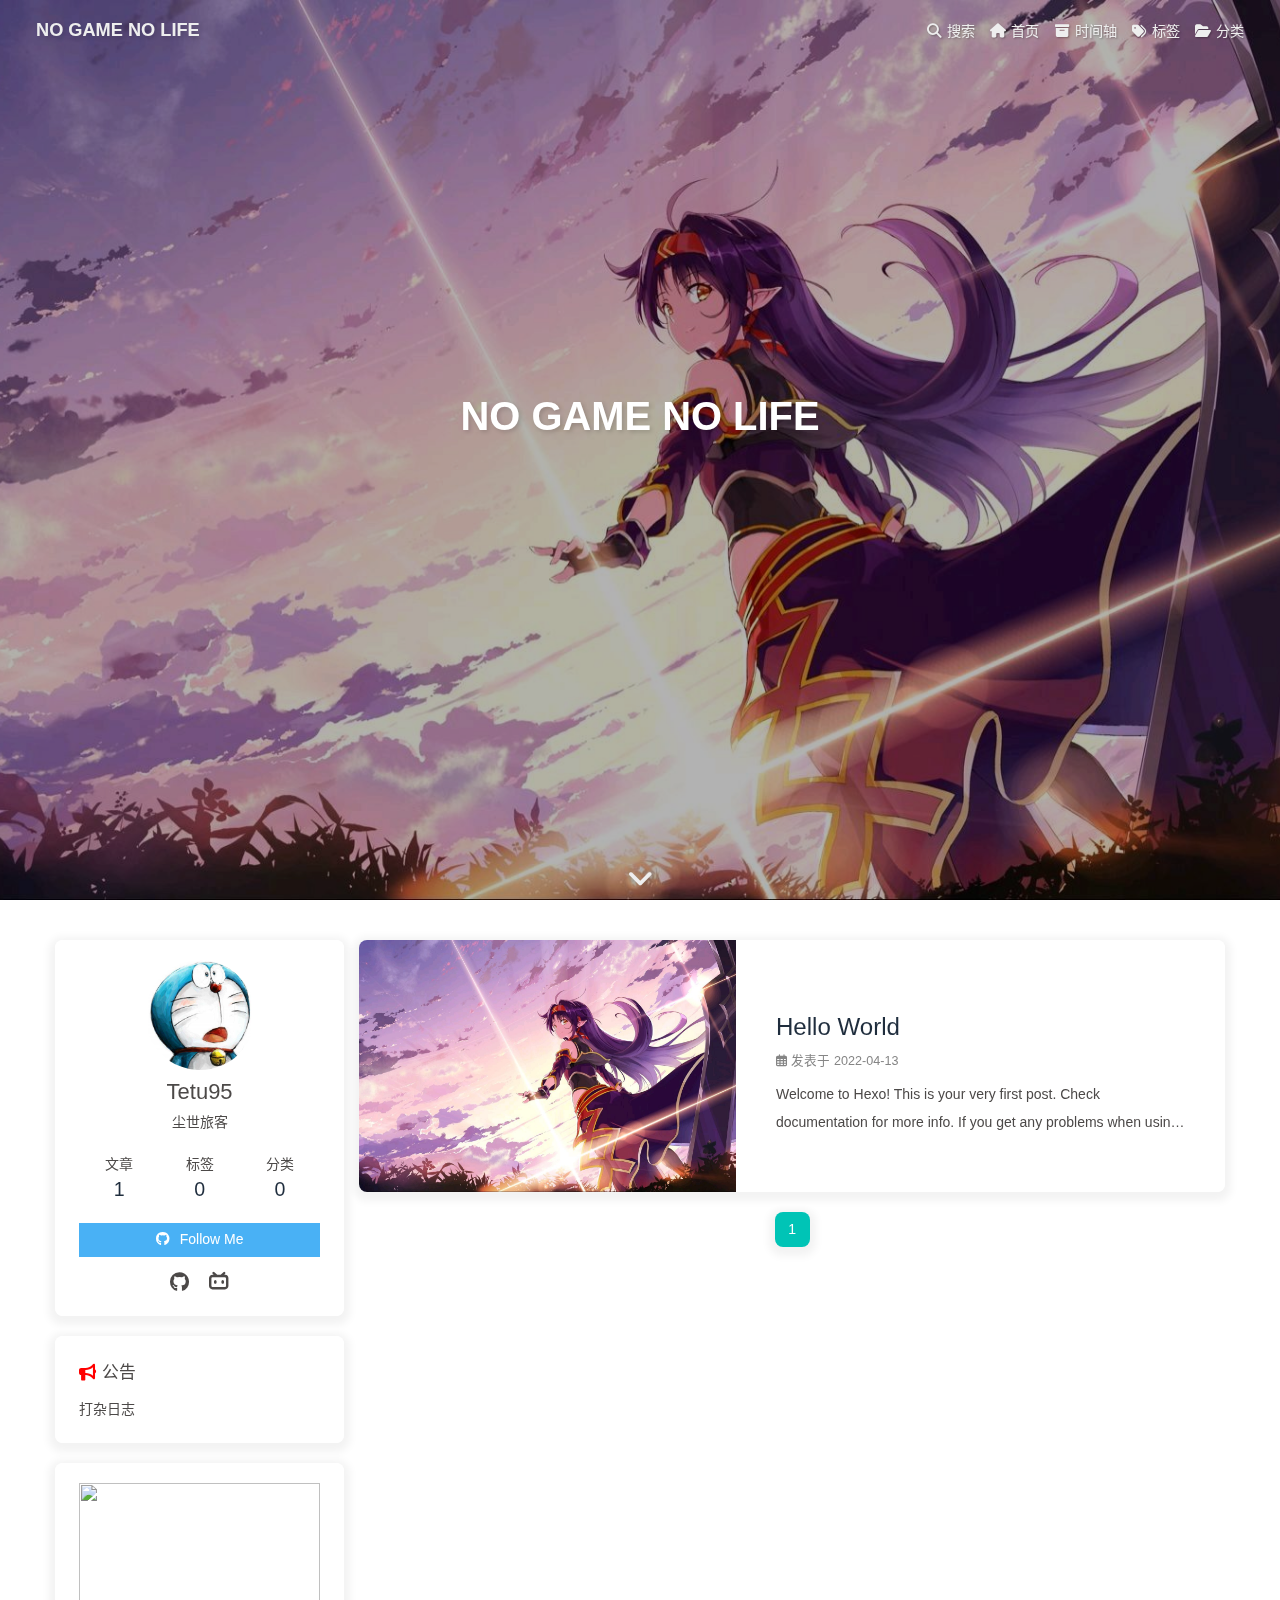
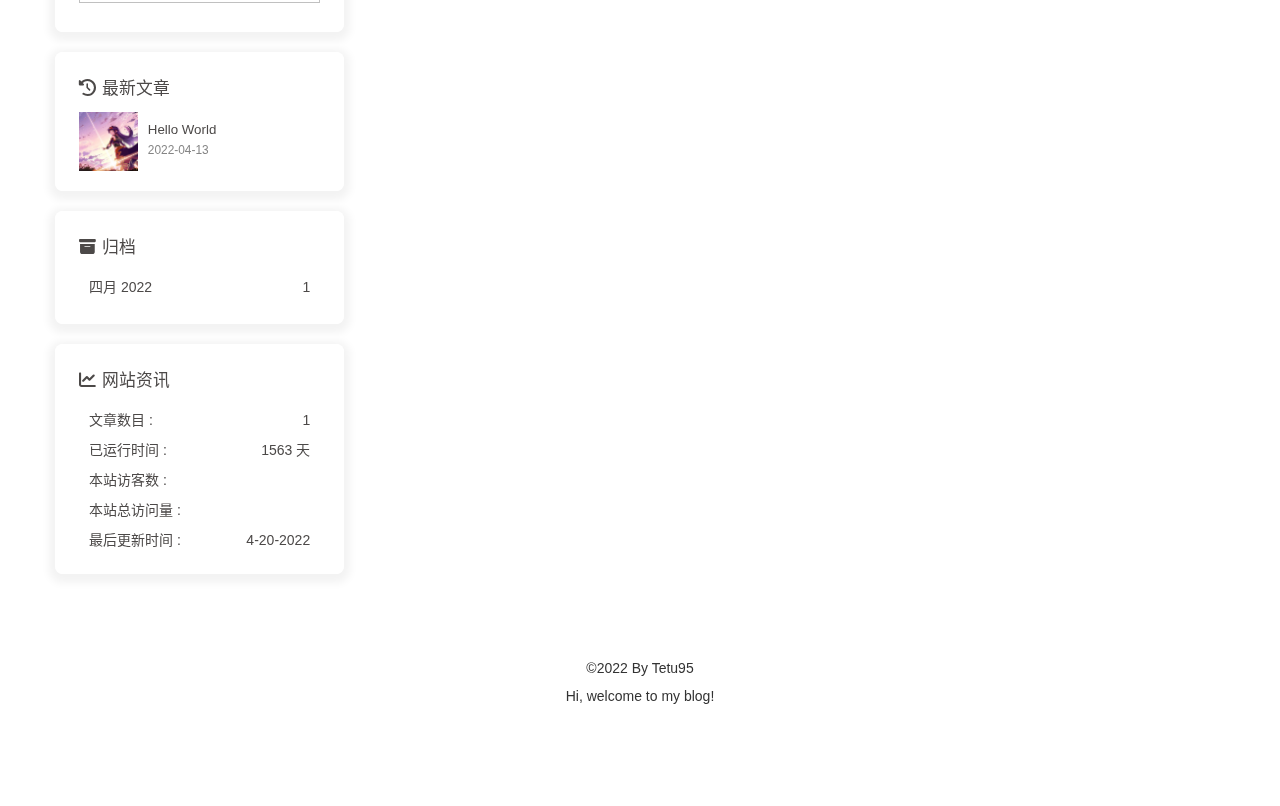
==== commit 43f4a3ce: "Site updated: 2022-04-20 21:59:37" ====
--- a/index.html
+++ b/index.html
@@ -50,7 +50,7 @@
   isHome: true,
   isHighlightShrink: false,
   isToc: false,
-  postUpdate: '2022-04-19 23:10:40'
+  postUpdate: '2022-04-20 21:59:00'
 }</script><noscript><style type="text/css">
   #nav {
     opacity: 1
@@ -152,7 +152,7 @@
 Deploy to remote sites1$ hexo deploy
 
 More info: Deployment
-</div></div></div><nav id="pagination"><div class="pagination"><span class="page-number current">1</span></div></nav></div><div class="aside-content" id="aside-content"><div class="card-widget card-info"><div class="is-center"><div class="avatar-img"><img src="/img/head.jpg" onerror="this.onerror=null;this.src='/img/friend_404.gif'" alt="avatar"/></div><div class="author-info__name">Tetu95</div><div class="author-info__description">尘世旅客</div></div><div class="card-info-data is-center"><div class="card-info-data-item"><a href="/archives/"><div class="headline">文章</div><div class="length-num">1</div></a></div><div class="card-info-data-item"><a href="/tags/"><div class="headline">标签</div><div class="length-num">0</div></a></div><div class="card-info-data-item"><a href="/categories/"><div class="headline">分类</div><div class="length-num">0</div></a></div></div><a id="card-info-btn" target="_blank" rel="noopener" href="https://github.com/xxxxxx"><i class="fab fa-github"></i><span>Follow Me</span></a><div class="card-info-social-icons is-center"><a class="social-icon" href="https://github.com/Tetu95" target="_blank" title="Github"><i class="fab fa-github"></i></a><a class="social-icon" href="https://space.bilibili.com/14261575" target="_blank" title="B站"><i class="fa-brands fa-bilibili"></i></a></div></div><div class="card-widget card-announcement"><div class="item-headline"><i class="fas fa-bullhorn fa-shake"></i><span>公告</span></div><div class="announcement_content">打杂日志</div></div><div class="sticky_layout"><div class="card-widget card-recent-post"><div class="item-headline"><i class="fas fa-history"></i><span>最新文章</span></div><div class="aside-list"><div class="aside-list-item"><a class="thumbnail" href="/2022/04/13/hello-world/" title="Hello World"><img src="/img/top.jpeg" onerror="this.onerror=null;this.src='/img/404.jpg'" alt="Hello World"/></a><div class="content"><a class="title" href="/2022/04/13/hello-world/" title="Hello World">Hello World</a><time datetime="2022-04-13T09:19:42.666Z" title="发表于 2022-04-13 17:19:42">2022-04-13</time></div></div></div></div><div class="card-widget card-archives"><div class="item-headline"><i class="fas fa-archive"></i><span>归档</span></div><ul class="card-archive-list"><li class="card-archive-list-item"><a class="card-archive-list-link" href="/archives/2022/04/"><span class="card-archive-list-date">四月 2022</span><span class="card-archive-list-count">1</span></a></li></ul></div><div class="card-widget card-webinfo"><div class="item-headline"><i class="fas fa-chart-line"></i><span>网站资讯</span></div><div class="webinfo"><div class="webinfo-item"><div class="item-name">文章数目 :</div><div class="item-count">1</div></div><div class="webinfo-item"><div class="item-name">已运行时间 :</div><div class="item-count" id="runtimeshow" data-publishDate="2022-04-14T15:51:00.000Z"></div></div><div class="webinfo-item"><div class="item-name">本站访客数 :</div><div class="item-count" id="busuanzi_value_site_uv"></div></div><div class="webinfo-item"><div class="item-name">本站总访问量 :</div><div class="item-count" id="busuanzi_value_site_pv"></div></div><div class="webinfo-item"><div class="item-name">最后更新时间 :</div><div class="item-count" id="last-push-date" data-lastPushDate="2022-04-19T15:10:40.359Z"></div></div></div></div></div></div></main><footer id="footer" style="background: rgb(0,0,0,0)"><div id="footer-wrap"><div class="copyright">&copy;2022 By Tetu95</div><div class="footer_custom_text">Hi, welcome to my blog!</div></div></footer></div><div id="rightside"><div id="rightside-config-hide"><button id="translateLink" type="button" title="简繁转换">简</button><button id="darkmode" type="button" title="浅色和深色模式转换"><i class="fas fa-adjust"></i></button><button id="hide-aside-btn" type="button" title="单栏和双栏切换"><i class="fas fa-arrows-alt-h"></i></button></div><div id="rightside-config-show"><button id="rightside_config" type="button" title="设置"><i class="fas fa-cog fa-spin"></i></button><button id="go-up" type="button" title="回到顶部"><i class="fas fa-arrow-up"></i></button></div></div><div id="local-search"><div class="search-dialog"><nav class="search-nav"><span class="search-dialog-title">本地搜索</span><span id="loading-status"></span><button class="search-close-button"><i class="fas fa-times"></i></button></nav><div class="is-center" id="loading-database"><i class="fas fa-spinner fa-pulse"></i><span>  数据库加载中</span></div><div class="search-wrap"><div id="local-search-input"><div class="local-search-box"><input class="local-search-box--input" placeholder="搜索文章" type="text"/></div></div><hr/><div id="local-search-results"></div></div></div><div id="search-mask"></div></div><div><script src="/js/utils.js"></script><script src="/js/main.js"></script><script src="/js/tw_cn.js"></script><script src="https://cdn.jsdelivr.net/npm/@fancyapps/ui/dist/fancybox.umd.js"></script><script src="/js/search/local-search.js"></script><div class="js-pjax"><script>function subtitleType () {
+</div></div></div><nav id="pagination"><div class="pagination"><span class="page-number current">1</span></div></nav></div><div class="aside-content" id="aside-content"><div class="card-widget card-info"><div class="is-center"><div class="avatar-img"><img src="/img/head.jpg" onerror="this.onerror=null;this.src='/img/friend_404.gif'" alt="avatar"/></div><div class="author-info__name">Tetu95</div><div class="author-info__description">尘世旅客</div></div><div class="card-info-data is-center"><div class="card-info-data-item"><a href="/archives/"><div class="headline">文章</div><div class="length-num">1</div></a></div><div class="card-info-data-item"><a href="/tags/"><div class="headline">标签</div><div class="length-num">0</div></a></div><div class="card-info-data-item"><a href="/categories/"><div class="headline">分类</div><div class="length-num">0</div></a></div></div><a id="card-info-btn" target="_blank" rel="noopener" href="https://github.com/Tetu95"><i class="fab fa-github"></i><span>Follow Me</span></a><div class="card-info-social-icons is-center"><a class="social-icon" href="https://github.com/Tetu95" target="_blank" title="Github"><i class="fab fa-github"></i></a><a class="social-icon" href="https://space.bilibili.com/14261575" target="_blank" title="B站"><i class="fa-brands fa-bilibili"></i></a></div></div><div class="card-widget card-announcement"><div class="item-headline"><i class="fas fa-bullhorn fa-shake"></i><span>公告</span></div><div class="announcement_content">打杂日志</div></div><div class="sticky_layout"><div class="card-widget card-recent-post"><div class="item-headline"><i class="fas fa-history"></i><span>最新文章</span></div><div class="aside-list"><div class="aside-list-item"><a class="thumbnail" href="/2022/04/13/hello-world/" title="Hello World"><img src="/img/top.jpeg" onerror="this.onerror=null;this.src='/img/404.jpg'" alt="Hello World"/></a><div class="content"><a class="title" href="/2022/04/13/hello-world/" title="Hello World">Hello World</a><time datetime="2022-04-13T09:19:42.666Z" title="发表于 2022-04-13 17:19:42">2022-04-13</time></div></div></div></div><div class="card-widget card-archives"><div class="item-headline"><i class="fas fa-archive"></i><span>归档</span></div><ul class="card-archive-list"><li class="card-archive-list-item"><a class="card-archive-list-link" href="/archives/2022/04/"><span class="card-archive-list-date">四月 2022</span><span class="card-archive-list-count">1</span></a></li></ul></div><div class="card-widget card-webinfo"><div class="item-headline"><i class="fas fa-chart-line"></i><span>网站资讯</span></div><div class="webinfo"><div class="webinfo-item"><div class="item-name">文章数目 :</div><div class="item-count">1</div></div><div class="webinfo-item"><div class="item-name">已运行时间 :</div><div class="item-count" id="runtimeshow" data-publishDate="2022-04-14T15:51:00.000Z"></div></div><div class="webinfo-item"><div class="item-name">本站访客数 :</div><div class="item-count" id="busuanzi_value_site_uv"></div></div><div class="webinfo-item"><div class="item-name">本站总访问量 :</div><div class="item-count" id="busuanzi_value_site_pv"></div></div><div class="webinfo-item"><div class="item-name">最后更新时间 :</div><div class="item-count" id="last-push-date" data-lastPushDate="2022-04-20T13:59:00.603Z"></div></div></div></div></div></div></main><footer id="footer" style="background: rgb(0,0,0,0)"><div id="footer-wrap"><div class="copyright">&copy;2022 By Tetu95</div><div class="footer_custom_text">Hi, welcome to my blog!</div></div></footer></div><div id="rightside"><div id="rightside-config-hide"><button id="translateLink" type="button" title="简繁转换">简</button><button id="darkmode" type="button" title="浅色和深色模式转换"><i class="fas fa-adjust"></i></button><button id="hide-aside-btn" type="button" title="单栏和双栏切换"><i class="fas fa-arrows-alt-h"></i></button></div><div id="rightside-config-show"><button id="rightside_config" type="button" title="设置"><i class="fas fa-cog fa-spin"></i></button><button id="go-up" type="button" title="回到顶部"><i class="fas fa-arrow-up"></i></button></div></div><div id="local-search"><div class="search-dialog"><nav class="search-nav"><span class="search-dialog-title">本地搜索</span><span id="loading-status"></span><button class="search-close-button"><i class="fas fa-times"></i></button></nav><div class="is-center" id="loading-database"><i class="fas fa-spinner fa-pulse"></i><span>  数据库加载中</span></div><div class="search-wrap"><div id="local-search-input"><div class="local-search-box"><input class="local-search-box--input" placeholder="搜索文章" type="text"/></div></div><hr/><div id="local-search-results"></div></div></div><div id="search-mask"></div></div><div><script src="/js/utils.js"></script><script src="/js/main.js"></script><script src="/js/tw_cn.js"></script><script src="https://cdn.jsdelivr.net/npm/@fancyapps/ui/dist/fancybox.umd.js"></script><script src="/js/search/local-search.js"></script><div class="js-pjax"><script>function subtitleType () {
   if (true) { 
     window.typed = new Typed("#subtitle", {
       strings: ["On The Way"],
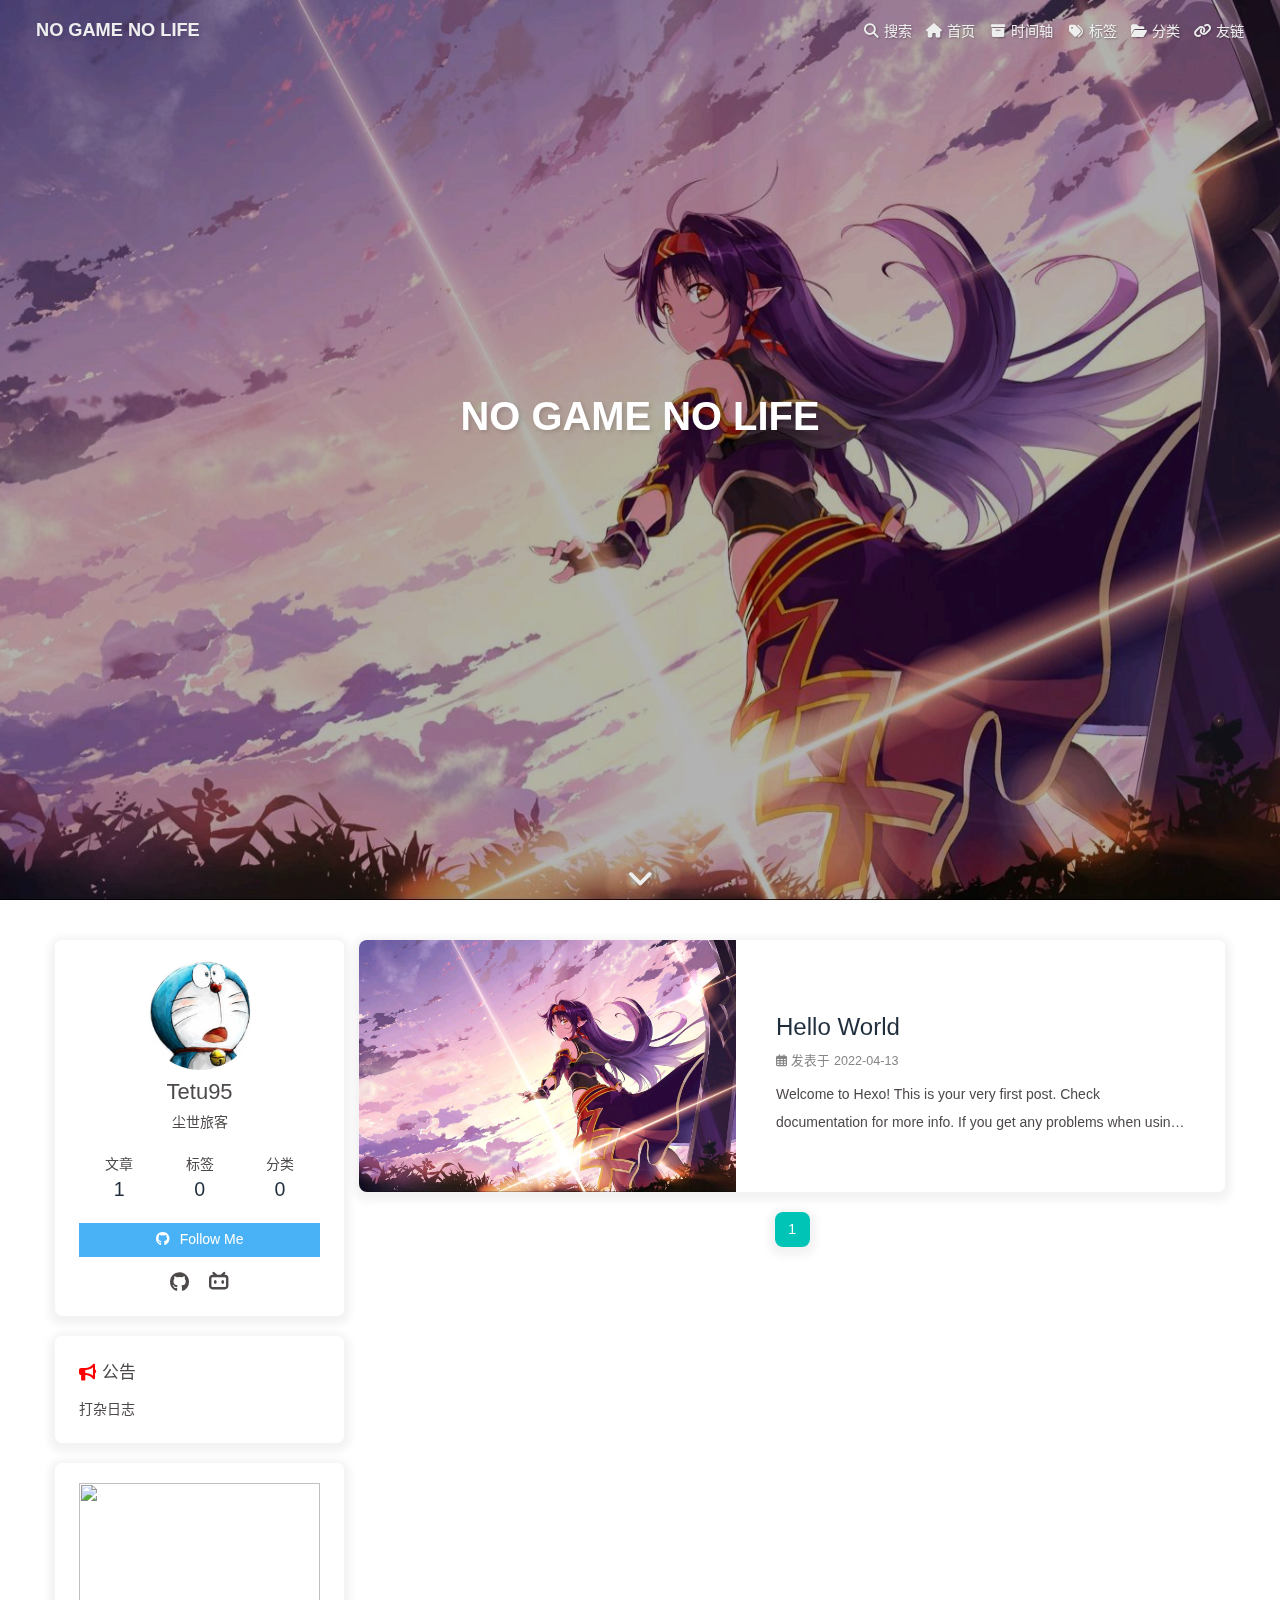
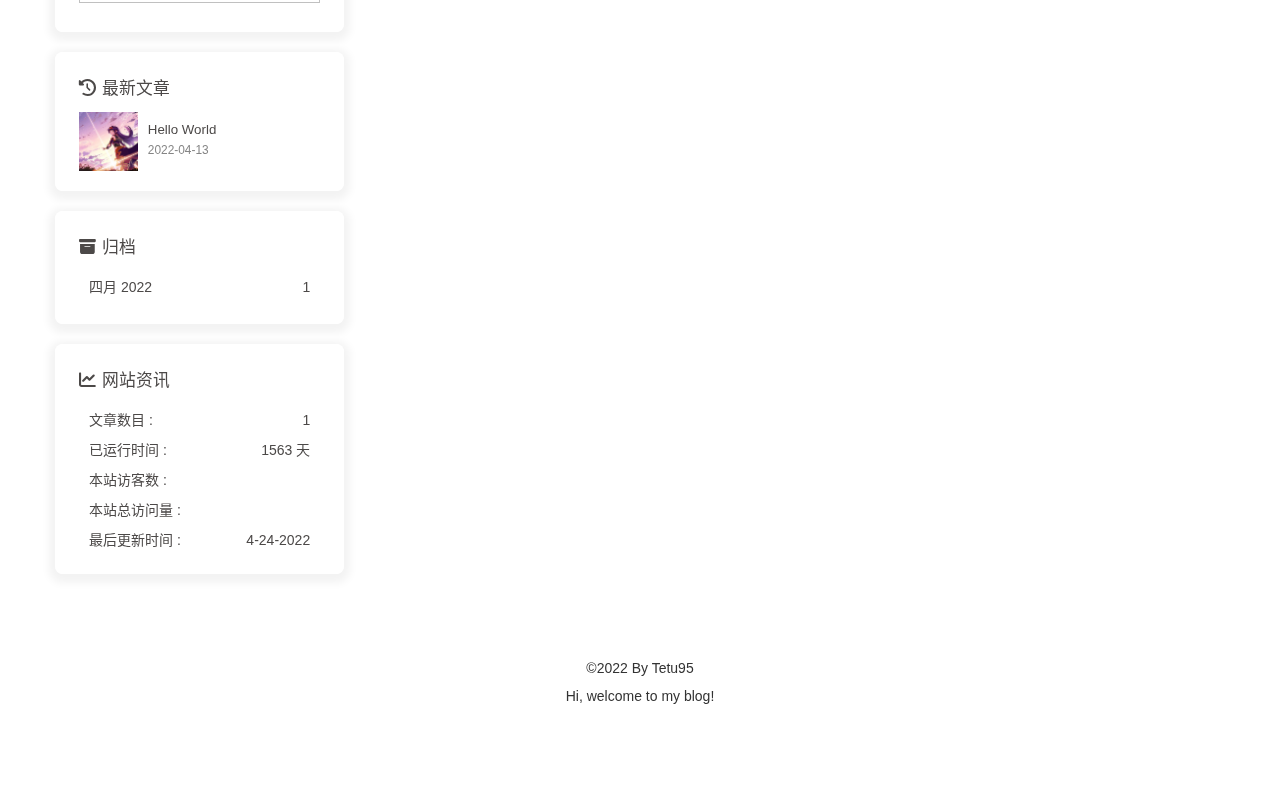
==== commit 909f28c8: "Site updated: 2022-04-25 00:56:18" ====
--- a/index.html
+++ b/index.html
@@ -50,7 +50,7 @@
   isHome: true,
   isHighlightShrink: false,
   isToc: false,
-  postUpdate: '2022-04-20 21:59:00'
+  postUpdate: '2022-04-25 00:47:29'
 }</script><noscript><style type="text/css">
   #nav {
     opacity: 1
@@ -139,7 +139,7 @@
       }
     }
     detectApple()
-    })(window)</script><link rel="stylesheet" href="/css/custom/beauty.css" media="defer" onload="this.media='all'"><!-- hexo injector head_end start --><link rel="stylesheet" href="https://cdn.jsdelivr.net/gh/Zfour/hexo-electric-clock@1.0.6/clock.css"><link rel="stylesheet" href="https://npm.elemecdn.com/hexo-butterfly-footer-beautify@1.0.0/lib/runtime.css" media="print" onload="this.media='all'"><!-- hexo injector head_end end --><meta name="generator" content="Hexo 6.1.0"></head><body><div id="web_bg"></div><div id="sidebar"><div id="menu-mask"></div><div id="sidebar-menus"><div class="avatar-img is-center"><img src="/img/head.jpg" onerror="onerror=null;src='/img/friend_404.gif'" alt="avatar"/></div><div class="site-data is-center"><div class="data-item"><a href="/archives/"><div class="headline">文章</div><div class="length-num">1</div></a></div><div class="data-item"><a href="/tags/"><div class="headline">标签</div><div class="length-num">0</div></a></div><div class="data-item"><a href="/categories/"><div class="headline">分类</div><div class="length-num">0</div></a></div></div><hr/><div class="menus_items"><div class="menus_item"><a class="site-page" href="/"><i class="fa-fw fas fa-home"></i><span> 首页</span></a></div><div class="menus_item"><a class="site-page" href="/archives/"><i class="fa-fw fas fa-archive"></i><span> 时间轴</span></a></div><div class="menus_item"><a class="site-page" href="/tags/"><i class="fa-fw fas fa-tags"></i><span> 标签</span></a></div><div class="menus_item"><a class="site-page" href="/categories/"><i class="fa-fw fas fa-folder-open"></i><span> 分类</span></a></div></div></div></div><div class="page" id="body-wrap"><header class="full_page" id="page-header" style="background-image: url('/img/top.jpeg')"><nav id="nav"><span id="blog_name"><a id="site-name" href="/">NO GAME NO LIFE</a></span><div id="menus"><div id="search-button"><a class="site-page social-icon search"><i class="fas fa-search fa-fw"></i><span> 搜索</span></a></div><div class="menus_items"><div class="menus_item"><a class="site-page" href="/"><i class="fa-fw fas fa-home"></i><span> 首页</span></a></div><div class="menus_item"><a class="site-page" href="/archives/"><i class="fa-fw fas fa-archive"></i><span> 时间轴</span></a></div><div class="menus_item"><a class="site-page" href="/tags/"><i class="fa-fw fas fa-tags"></i><span> 标签</span></a></div><div class="menus_item"><a class="site-page" href="/categories/"><i class="fa-fw fas fa-folder-open"></i><span> 分类</span></a></div></div><div id="toggle-menu"><a class="site-page"><i class="fas fa-bars fa-fw"></i></a></div></div></nav><div id="site-info"><h1 id="site-title">NO GAME NO LIFE</h1><div id="site-subtitle"><span id="subtitle"></span></div><div id="site_social_icons"><a class="social-icon" href="https://github.com/Tetu95" target="_blank" title="Github"><i class="fab fa-github"></i></a><a class="social-icon" href="https://space.bilibili.com/14261575" target="_blank" title="B站"><i class="fa-brands fa-bilibili"></i></a></div></div><div id="scroll-down"><i class="fas fa-angle-down scroll-down-effects"></i></div></header><main class="layout" id="content-inner"><div class="recent-posts" id="recent-posts"><div class="recent-post-item"><div class="post_cover left"><a href="/2022/04/13/hello-world/" title="Hello World"><img class="post_bg" src="/img/top.jpeg" onerror="this.onerror=null;this.src='/img/404.jpg'" alt="Hello World"></a></div><div class="recent-post-info"><a class="article-title" href="/2022/04/13/hello-world/" title="Hello World">Hello World</a><div class="article-meta-wrap"><span class="post-meta-date"><i class="far fa-calendar-alt"></i><span class="article-meta-label">发表于</span><time datetime="2022-04-13T09:19:42.666Z" title="发表于 2022-04-13 17:19:42">2022-04-13</time></span></div><div class="content">Welcome to Hexo! This is your very first post. Check documentation for more info. If you get any problems when using Hexo, you can find the answer in troubleshooting or you can ask me on GitHub.
+    })(window)</script><link rel="stylesheet" href="/css/custom/beauty.css" media="defer" onload="this.media='all'"><!-- hexo injector head_end start --><link rel="stylesheet" href="https://cdn.jsdelivr.net/gh/Zfour/hexo-electric-clock@1.0.6/clock.css"><link rel="stylesheet" href="https://npm.elemecdn.com/hexo-butterfly-footer-beautify@1.0.0/lib/runtime.css" media="print" onload="this.media='all'"><!-- hexo injector head_end end --><meta name="generator" content="Hexo 6.1.0"></head><body><div id="web_bg"></div><div id="sidebar"><div id="menu-mask"></div><div id="sidebar-menus"><div class="avatar-img is-center"><img src="/img/head.jpg" onerror="onerror=null;src='/img/friend_404.gif'" alt="avatar"/></div><div class="site-data is-center"><div class="data-item"><a href="/archives/"><div class="headline">文章</div><div class="length-num">1</div></a></div><div class="data-item"><a href="/tags/"><div class="headline">标签</div><div class="length-num">0</div></a></div><div class="data-item"><a href="/categories/"><div class="headline">分类</div><div class="length-num">0</div></a></div></div><hr/><div class="menus_items"><div class="menus_item"><a class="site-page" href="/"><i class="fa-fw fas fa-home"></i><span> 首页</span></a></div><div class="menus_item"><a class="site-page" href="/archives/"><i class="fa-fw fas fa-archive"></i><span> 时间轴</span></a></div><div class="menus_item"><a class="site-page" href="/tags/"><i class="fa-fw fas fa-tags"></i><span> 标签</span></a></div><div class="menus_item"><a class="site-page" href="/categories/"><i class="fa-fw fas fa-folder-open"></i><span> 分类</span></a></div><div class="menus_item"><a class="site-page" href="/link/"><i class="fa-fw fas fa-link"></i><span> 友链</span></a></div></div></div></div><div class="page" id="body-wrap"><header class="full_page" id="page-header" style="background-image: url('/img/top.jpeg')"><nav id="nav"><span id="blog_name"><a id="site-name" href="/">NO GAME NO LIFE</a></span><div id="menus"><div id="search-button"><a class="site-page social-icon search"><i class="fas fa-search fa-fw"></i><span> 搜索</span></a></div><div class="menus_items"><div class="menus_item"><a class="site-page" href="/"><i class="fa-fw fas fa-home"></i><span> 首页</span></a></div><div class="menus_item"><a class="site-page" href="/archives/"><i class="fa-fw fas fa-archive"></i><span> 时间轴</span></a></div><div class="menus_item"><a class="site-page" href="/tags/"><i class="fa-fw fas fa-tags"></i><span> 标签</span></a></div><div class="menus_item"><a class="site-page" href="/categories/"><i class="fa-fw fas fa-folder-open"></i><span> 分类</span></a></div><div class="menus_item"><a class="site-page" href="/link/"><i class="fa-fw fas fa-link"></i><span> 友链</span></a></div></div><div id="toggle-menu"><a class="site-page"><i class="fas fa-bars fa-fw"></i></a></div></div></nav><div id="site-info"><h1 id="site-title">NO GAME NO LIFE</h1><div id="site-subtitle"><span id="subtitle"></span></div><div id="site_social_icons"><a class="social-icon" href="https://github.com/Tetu95" target="_blank" title="Github"><i class="fab fa-github"></i></a><a class="social-icon" href="https://space.bilibili.com/14261575" target="_blank" title="B站"><i class="fa-brands fa-bilibili"></i></a></div></div><div id="scroll-down"><i class="fas fa-angle-down scroll-down-effects"></i></div></header><main class="layout" id="content-inner"><div class="recent-posts" id="recent-posts"><div class="recent-post-item"><div class="post_cover left"><a href="/2022/04/13/hello-world/" title="Hello World"><img class="post_bg" src="/img/top.jpeg" onerror="this.onerror=null;this.src='/img/404.jpg'" alt="Hello World"></a></div><div class="recent-post-info"><a class="article-title" href="/2022/04/13/hello-world/" title="Hello World">Hello World</a><div class="article-meta-wrap"><span class="post-meta-date"><i class="far fa-calendar-alt"></i><span class="article-meta-label">发表于</span><time datetime="2022-04-13T09:19:42.666Z" title="发表于 2022-04-13 17:19:42">2022-04-13</time></span></div><div class="content">Welcome to Hexo! This is your very first post. Check documentation for more info. If you get any problems when using Hexo, you can find the answer in troubleshooting or you can ask me on GitHub.
 Quick StartCreate a new post1$ hexo new &quot;My New Post&quot;
 
 More info: Writing
@@ -152,7 +152,7 @@
 Deploy to remote sites1$ hexo deploy
 
 More info: Deployment
-</div></div></div><nav id="pagination"><div class="pagination"><span class="page-number current">1</span></div></nav></div><div class="aside-content" id="aside-content"><div class="card-widget card-info"><div class="is-center"><div class="avatar-img"><img src="/img/head.jpg" onerror="this.onerror=null;this.src='/img/friend_404.gif'" alt="avatar"/></div><div class="author-info__name">Tetu95</div><div class="author-info__description">尘世旅客</div></div><div class="card-info-data is-center"><div class="card-info-data-item"><a href="/archives/"><div class="headline">文章</div><div class="length-num">1</div></a></div><div class="card-info-data-item"><a href="/tags/"><div class="headline">标签</div><div class="length-num">0</div></a></div><div class="card-info-data-item"><a href="/categories/"><div class="headline">分类</div><div class="length-num">0</div></a></div></div><a id="card-info-btn" target="_blank" rel="noopener" href="https://github.com/Tetu95"><i class="fab fa-github"></i><span>Follow Me</span></a><div class="card-info-social-icons is-center"><a class="social-icon" href="https://github.com/Tetu95" target="_blank" title="Github"><i class="fab fa-github"></i></a><a class="social-icon" href="https://space.bilibili.com/14261575" target="_blank" title="B站"><i class="fa-brands fa-bilibili"></i></a></div></div><div class="card-widget card-announcement"><div class="item-headline"><i class="fas fa-bullhorn fa-shake"></i><span>公告</span></div><div class="announcement_content">打杂日志</div></div><div class="sticky_layout"><div class="card-widget card-recent-post"><div class="item-headline"><i class="fas fa-history"></i><span>最新文章</span></div><div class="aside-list"><div class="aside-list-item"><a class="thumbnail" href="/2022/04/13/hello-world/" title="Hello World"><img src="/img/top.jpeg" onerror="this.onerror=null;this.src='/img/404.jpg'" alt="Hello World"/></a><div class="content"><a class="title" href="/2022/04/13/hello-world/" title="Hello World">Hello World</a><time datetime="2022-04-13T09:19:42.666Z" title="发表于 2022-04-13 17:19:42">2022-04-13</time></div></div></div></div><div class="card-widget card-archives"><div class="item-headline"><i class="fas fa-archive"></i><span>归档</span></div><ul class="card-archive-list"><li class="card-archive-list-item"><a class="card-archive-list-link" href="/archives/2022/04/"><span class="card-archive-list-date">四月 2022</span><span class="card-archive-list-count">1</span></a></li></ul></div><div class="card-widget card-webinfo"><div class="item-headline"><i class="fas fa-chart-line"></i><span>网站资讯</span></div><div class="webinfo"><div class="webinfo-item"><div class="item-name">文章数目 :</div><div class="item-count">1</div></div><div class="webinfo-item"><div class="item-name">已运行时间 :</div><div class="item-count" id="runtimeshow" data-publishDate="2022-04-14T15:51:00.000Z"></div></div><div class="webinfo-item"><div class="item-name">本站访客数 :</div><div class="item-count" id="busuanzi_value_site_uv"></div></div><div class="webinfo-item"><div class="item-name">本站总访问量 :</div><div class="item-count" id="busuanzi_value_site_pv"></div></div><div class="webinfo-item"><div class="item-name">最后更新时间 :</div><div class="item-count" id="last-push-date" data-lastPushDate="2022-04-20T13:59:00.603Z"></div></div></div></div></div></div></main><footer id="footer" style="background: rgb(0,0,0,0)"><div id="footer-wrap"><div class="copyright">&copy;2022 By Tetu95</div><div class="footer_custom_text">Hi, welcome to my blog!</div></div></footer></div><div id="rightside"><div id="rightside-config-hide"><button id="translateLink" type="button" title="简繁转换">简</button><button id="darkmode" type="button" title="浅色和深色模式转换"><i class="fas fa-adjust"></i></button><button id="hide-aside-btn" type="button" title="单栏和双栏切换"><i class="fas fa-arrows-alt-h"></i></button></div><div id="rightside-config-show"><button id="rightside_config" type="button" title="设置"><i class="fas fa-cog fa-spin"></i></button><button id="go-up" type="button" title="回到顶部"><i class="fas fa-arrow-up"></i></button></div></div><div id="local-search"><div class="search-dialog"><nav class="search-nav"><span class="search-dialog-title">本地搜索</span><span id="loading-status"></span><button class="search-close-button"><i class="fas fa-times"></i></button></nav><div class="is-center" id="loading-database"><i class="fas fa-spinner fa-pulse"></i><span>  数据库加载中</span></div><div class="search-wrap"><div id="local-search-input"><div class="local-search-box"><input class="local-search-box--input" placeholder="搜索文章" type="text"/></div></div><hr/><div id="local-search-results"></div></div></div><div id="search-mask"></div></div><div><script src="/js/utils.js"></script><script src="/js/main.js"></script><script src="/js/tw_cn.js"></script><script src="https://cdn.jsdelivr.net/npm/@fancyapps/ui/dist/fancybox.umd.js"></script><script src="/js/search/local-search.js"></script><div class="js-pjax"><script>function subtitleType () {
+</div></div></div><nav id="pagination"><div class="pagination"><span class="page-number current">1</span></div></nav></div><div class="aside-content" id="aside-content"><div class="card-widget card-info"><div class="is-center"><div class="avatar-img"><img src="/img/head.jpg" onerror="this.onerror=null;this.src='/img/friend_404.gif'" alt="avatar"/></div><div class="author-info__name">Tetu95</div><div class="author-info__description">尘世旅客</div></div><div class="card-info-data is-center"><div class="card-info-data-item"><a href="/archives/"><div class="headline">文章</div><div class="length-num">1</div></a></div><div class="card-info-data-item"><a href="/tags/"><div class="headline">标签</div><div class="length-num">0</div></a></div><div class="card-info-data-item"><a href="/categories/"><div class="headline">分类</div><div class="length-num">0</div></a></div></div><a id="card-info-btn" target="_blank" rel="noopener" href="https://github.com/Tetu95"><i class="fab fa-github"></i><span>Follow Me</span></a><div class="card-info-social-icons is-center"><a class="social-icon" href="https://github.com/Tetu95" target="_blank" title="Github"><i class="fab fa-github"></i></a><a class="social-icon" href="https://space.bilibili.com/14261575" target="_blank" title="B站"><i class="fa-brands fa-bilibili"></i></a></div></div><div class="card-widget card-announcement"><div class="item-headline"><i class="fas fa-bullhorn fa-shake"></i><span>公告</span></div><div class="announcement_content">打杂日志</div></div><div class="sticky_layout"><div class="card-widget card-recent-post"><div class="item-headline"><i class="fas fa-history"></i><span>最新文章</span></div><div class="aside-list"><div class="aside-list-item"><a class="thumbnail" href="/2022/04/13/hello-world/" title="Hello World"><img src="/img/top.jpeg" onerror="this.onerror=null;this.src='/img/404.jpg'" alt="Hello World"/></a><div class="content"><a class="title" href="/2022/04/13/hello-world/" title="Hello World">Hello World</a><time datetime="2022-04-13T09:19:42.666Z" title="发表于 2022-04-13 17:19:42">2022-04-13</time></div></div></div></div><div class="card-widget card-archives"><div class="item-headline"><i class="fas fa-archive"></i><span>归档</span></div><ul class="card-archive-list"><li class="card-archive-list-item"><a class="card-archive-list-link" href="/archives/2022/04/"><span class="card-archive-list-date">四月 2022</span><span class="card-archive-list-count">1</span></a></li></ul></div><div class="card-widget card-webinfo"><div class="item-headline"><i class="fas fa-chart-line"></i><span>网站资讯</span></div><div class="webinfo"><div class="webinfo-item"><div class="item-name">文章数目 :</div><div class="item-count">1</div></div><div class="webinfo-item"><div class="item-name">已运行时间 :</div><div class="item-count" id="runtimeshow" data-publishDate="2022-04-14T15:51:00.000Z"></div></div><div class="webinfo-item"><div class="item-name">本站访客数 :</div><div class="item-count" id="busuanzi_value_site_uv"></div></div><div class="webinfo-item"><div class="item-name">本站总访问量 :</div><div class="item-count" id="busuanzi_value_site_pv"></div></div><div class="webinfo-item"><div class="item-name">最后更新时间 :</div><div class="item-count" id="last-push-date" data-lastPushDate="2022-04-24T16:47:29.143Z"></div></div></div></div></div></div></main><footer id="footer" style="background: rgb(0,0,0,0)"><div id="footer-wrap"><div class="copyright">&copy;2022 By Tetu95</div><div class="footer_custom_text">Hi, welcome to my blog!</div></div></footer></div><div id="rightside"><div id="rightside-config-hide"><button id="translateLink" type="button" title="简繁转换">简</button><button id="darkmode" type="button" title="浅色和深色模式转换"><i class="fas fa-adjust"></i></button><button id="hide-aside-btn" type="button" title="单栏和双栏切换"><i class="fas fa-arrows-alt-h"></i></button></div><div id="rightside-config-show"><button id="rightside_config" type="button" title="设置"><i class="fas fa-cog fa-spin"></i></button><button id="go-up" type="button" title="回到顶部"><i class="fas fa-arrow-up"></i></button></div></div><div id="local-search"><div class="search-dialog"><nav class="search-nav"><span class="search-dialog-title">本地搜索</span><span id="loading-status"></span><button class="search-close-button"><i class="fas fa-times"></i></button></nav><div class="is-center" id="loading-database"><i class="fas fa-spinner fa-pulse"></i><span>  数据库加载中</span></div><div class="search-wrap"><div id="local-search-input"><div class="local-search-box"><input class="local-search-box--input" placeholder="搜索文章" type="text"/></div></div><hr/><div id="local-search-results"></div></div></div><div id="search-mask"></div></div><div><script src="/js/utils.js"></script><script src="/js/main.js"></script><script src="/js/tw_cn.js"></script><script src="https://cdn.jsdelivr.net/npm/@fancyapps/ui/dist/fancybox.umd.js"></script><script src="/js/search/local-search.js"></script><div class="js-pjax"><script>function subtitleType () {
   if (true) { 
     window.typed = new Typed("#subtitle", {
       strings: ["On The Way"],
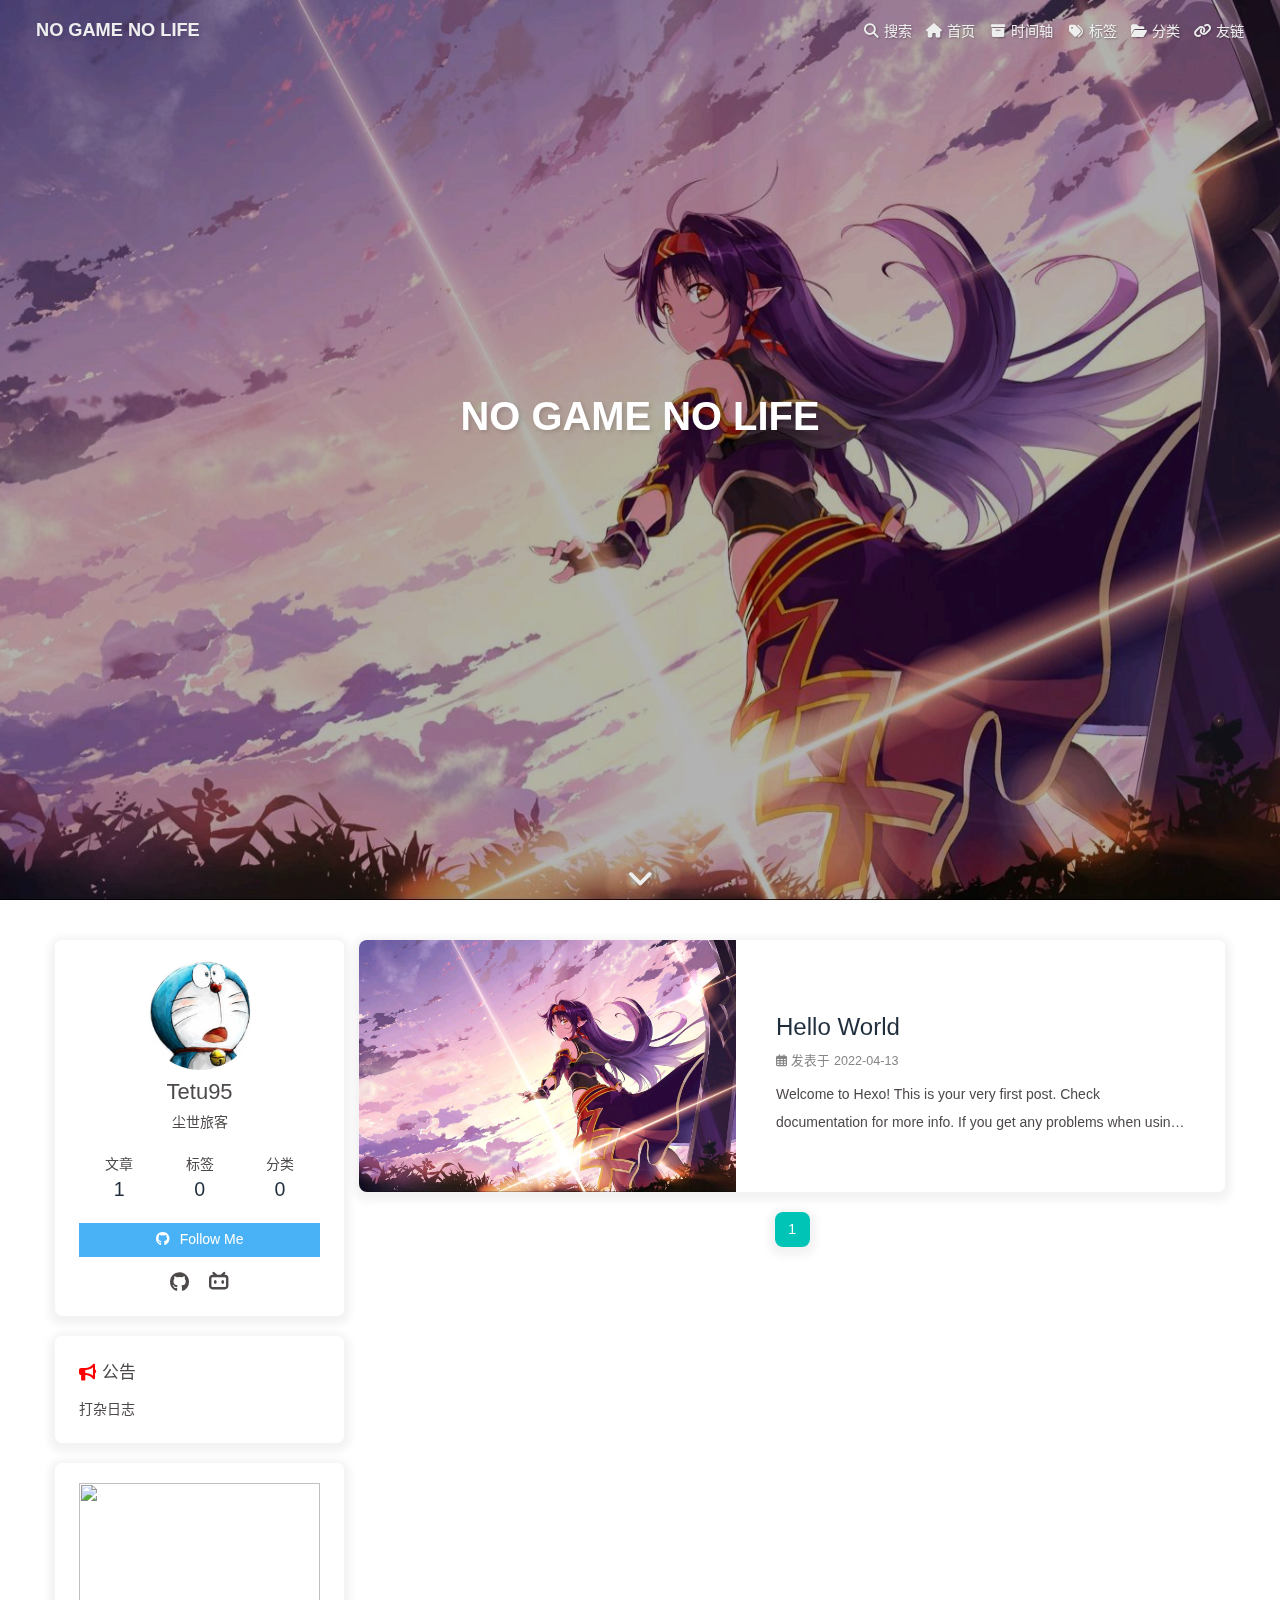
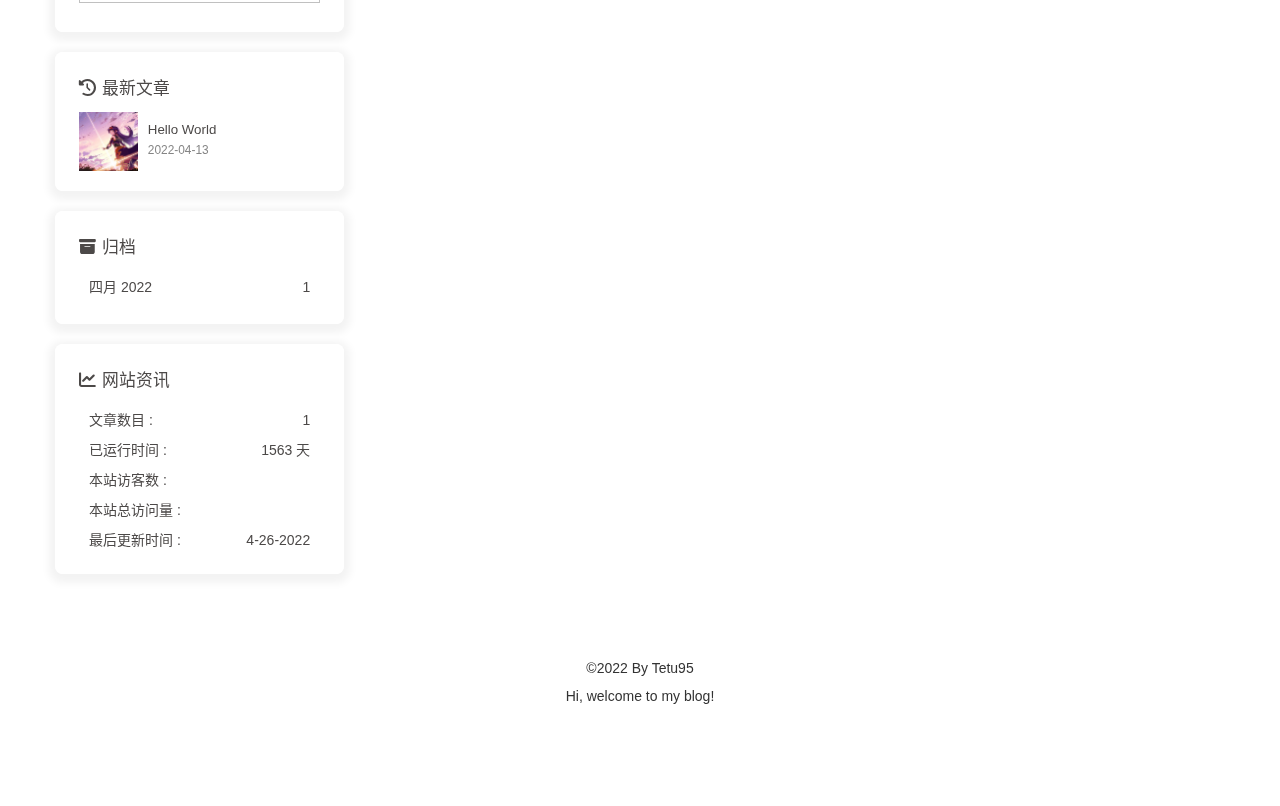
==== commit c16c60f6: "Site updated: 2022-04-26 21:17:01" ====
--- a/index.html
+++ b/index.html
@@ -50,7 +50,7 @@
   isHome: true,
   isHighlightShrink: false,
   isToc: false,
-  postUpdate: '2022-04-25 00:47:29'
+  postUpdate: '2022-04-26 21:16:58'
 }</script><noscript><style type="text/css">
   #nav {
     opacity: 1
@@ -152,7 +152,7 @@
 Deploy to remote sites1$ hexo deploy
 
 More info: Deployment
-</div></div></div><nav id="pagination"><div class="pagination"><span class="page-number current">1</span></div></nav></div><div class="aside-content" id="aside-content"><div class="card-widget card-info"><div class="is-center"><div class="avatar-img"><img src="/img/head.jpg" onerror="this.onerror=null;this.src='/img/friend_404.gif'" alt="avatar"/></div><div class="author-info__name">Tetu95</div><div class="author-info__description">尘世旅客</div></div><div class="card-info-data is-center"><div class="card-info-data-item"><a href="/archives/"><div class="headline">文章</div><div class="length-num">1</div></a></div><div class="card-info-data-item"><a href="/tags/"><div class="headline">标签</div><div class="length-num">0</div></a></div><div class="card-info-data-item"><a href="/categories/"><div class="headline">分类</div><div class="length-num">0</div></a></div></div><a id="card-info-btn" target="_blank" rel="noopener" href="https://github.com/Tetu95"><i class="fab fa-github"></i><span>Follow Me</span></a><div class="card-info-social-icons is-center"><a class="social-icon" href="https://github.com/Tetu95" target="_blank" title="Github"><i class="fab fa-github"></i></a><a class="social-icon" href="https://space.bilibili.com/14261575" target="_blank" title="B站"><i class="fa-brands fa-bilibili"></i></a></div></div><div class="card-widget card-announcement"><div class="item-headline"><i class="fas fa-bullhorn fa-shake"></i><span>公告</span></div><div class="announcement_content">打杂日志</div></div><div class="sticky_layout"><div class="card-widget card-recent-post"><div class="item-headline"><i class="fas fa-history"></i><span>最新文章</span></div><div class="aside-list"><div class="aside-list-item"><a class="thumbnail" href="/2022/04/13/hello-world/" title="Hello World"><img src="/img/top.jpeg" onerror="this.onerror=null;this.src='/img/404.jpg'" alt="Hello World"/></a><div class="content"><a class="title" href="/2022/04/13/hello-world/" title="Hello World">Hello World</a><time datetime="2022-04-13T09:19:42.666Z" title="发表于 2022-04-13 17:19:42">2022-04-13</time></div></div></div></div><div class="card-widget card-archives"><div class="item-headline"><i class="fas fa-archive"></i><span>归档</span></div><ul class="card-archive-list"><li class="card-archive-list-item"><a class="card-archive-list-link" href="/archives/2022/04/"><span class="card-archive-list-date">四月 2022</span><span class="card-archive-list-count">1</span></a></li></ul></div><div class="card-widget card-webinfo"><div class="item-headline"><i class="fas fa-chart-line"></i><span>网站资讯</span></div><div class="webinfo"><div class="webinfo-item"><div class="item-name">文章数目 :</div><div class="item-count">1</div></div><div class="webinfo-item"><div class="item-name">已运行时间 :</div><div class="item-count" id="runtimeshow" data-publishDate="2022-04-14T15:51:00.000Z"></div></div><div class="webinfo-item"><div class="item-name">本站访客数 :</div><div class="item-count" id="busuanzi_value_site_uv"></div></div><div class="webinfo-item"><div class="item-name">本站总访问量 :</div><div class="item-count" id="busuanzi_value_site_pv"></div></div><div class="webinfo-item"><div class="item-name">最后更新时间 :</div><div class="item-count" id="last-push-date" data-lastPushDate="2022-04-24T16:47:29.143Z"></div></div></div></div></div></div></main><footer id="footer" style="background: rgb(0,0,0,0)"><div id="footer-wrap"><div class="copyright">&copy;2022 By Tetu95</div><div class="footer_custom_text">Hi, welcome to my blog!</div></div></footer></div><div id="rightside"><div id="rightside-config-hide"><button id="translateLink" type="button" title="简繁转换">简</button><button id="darkmode" type="button" title="浅色和深色模式转换"><i class="fas fa-adjust"></i></button><button id="hide-aside-btn" type="button" title="单栏和双栏切换"><i class="fas fa-arrows-alt-h"></i></button></div><div id="rightside-config-show"><button id="rightside_config" type="button" title="设置"><i class="fas fa-cog fa-spin"></i></button><button id="go-up" type="button" title="回到顶部"><i class="fas fa-arrow-up"></i></button></div></div><div id="local-search"><div class="search-dialog"><nav class="search-nav"><span class="search-dialog-title">本地搜索</span><span id="loading-status"></span><button class="search-close-button"><i class="fas fa-times"></i></button></nav><div class="is-center" id="loading-database"><i class="fas fa-spinner fa-pulse"></i><span>  数据库加载中</span></div><div class="search-wrap"><div id="local-search-input"><div class="local-search-box"><input class="local-search-box--input" placeholder="搜索文章" type="text"/></div></div><hr/><div id="local-search-results"></div></div></div><div id="search-mask"></div></div><div><script src="/js/utils.js"></script><script src="/js/main.js"></script><script src="/js/tw_cn.js"></script><script src="https://cdn.jsdelivr.net/npm/@fancyapps/ui/dist/fancybox.umd.js"></script><script src="/js/search/local-search.js"></script><div class="js-pjax"><script>function subtitleType () {
+</div></div></div><nav id="pagination"><div class="pagination"><span class="page-number current">1</span></div></nav></div><div class="aside-content" id="aside-content"><div class="card-widget card-info"><div class="is-center"><div class="avatar-img"><img src="/img/head.jpg" onerror="this.onerror=null;this.src='/img/friend_404.gif'" alt="avatar"/></div><div class="author-info__name">Tetu95</div><div class="author-info__description">尘世旅客</div></div><div class="card-info-data is-center"><div class="card-info-data-item"><a href="/archives/"><div class="headline">文章</div><div class="length-num">1</div></a></div><div class="card-info-data-item"><a href="/tags/"><div class="headline">标签</div><div class="length-num">0</div></a></div><div class="card-info-data-item"><a href="/categories/"><div class="headline">分类</div><div class="length-num">0</div></a></div></div><a id="card-info-btn" target="_blank" rel="noopener" href="https://github.com/Tetu95"><i class="fab fa-github"></i><span>Follow Me</span></a><div class="card-info-social-icons is-center"><a class="social-icon" href="https://github.com/Tetu95" target="_blank" title="Github"><i class="fab fa-github"></i></a><a class="social-icon" href="https://space.bilibili.com/14261575" target="_blank" title="B站"><i class="fa-brands fa-bilibili"></i></a></div></div><div class="card-widget card-announcement"><div class="item-headline"><i class="fas fa-bullhorn fa-shake"></i><span>公告</span></div><div class="announcement_content">打杂日志</div></div><div class="sticky_layout"><div class="card-widget card-recent-post"><div class="item-headline"><i class="fas fa-history"></i><span>最新文章</span></div><div class="aside-list"><div class="aside-list-item"><a class="thumbnail" href="/2022/04/13/hello-world/" title="Hello World"><img src="/img/top.jpeg" onerror="this.onerror=null;this.src='/img/404.jpg'" alt="Hello World"/></a><div class="content"><a class="title" href="/2022/04/13/hello-world/" title="Hello World">Hello World</a><time datetime="2022-04-13T09:19:42.666Z" title="发表于 2022-04-13 17:19:42">2022-04-13</time></div></div></div></div><div class="card-widget card-archives"><div class="item-headline"><i class="fas fa-archive"></i><span>归档</span></div><ul class="card-archive-list"><li class="card-archive-list-item"><a class="card-archive-list-link" href="/archives/2022/04/"><span class="card-archive-list-date">四月 2022</span><span class="card-archive-list-count">1</span></a></li></ul></div><div class="card-widget card-webinfo"><div class="item-headline"><i class="fas fa-chart-line"></i><span>网站资讯</span></div><div class="webinfo"><div class="webinfo-item"><div class="item-name">文章数目 :</div><div class="item-count">1</div></div><div class="webinfo-item"><div class="item-name">已运行时间 :</div><div class="item-count" id="runtimeshow" data-publishDate="2022-04-14T15:51:00.000Z"></div></div><div class="webinfo-item"><div class="item-name">本站访客数 :</div><div class="item-count" id="busuanzi_value_site_uv"></div></div><div class="webinfo-item"><div class="item-name">本站总访问量 :</div><div class="item-count" id="busuanzi_value_site_pv"></div></div><div class="webinfo-item"><div class="item-name">最后更新时间 :</div><div class="item-count" id="last-push-date" data-lastPushDate="2022-04-26T13:16:58.847Z"></div></div></div></div></div></div></main><footer id="footer" style="background: rgb(0,0,0,0)"><div id="footer-wrap"><div class="copyright">&copy;2022 By Tetu95</div><div class="footer_custom_text">Hi, welcome to my blog!</div></div></footer></div><div id="rightside"><div id="rightside-config-hide"><button id="translateLink" type="button" title="简繁转换">简</button><button id="darkmode" type="button" title="浅色和深色模式转换"><i class="fas fa-adjust"></i></button><button id="hide-aside-btn" type="button" title="单栏和双栏切换"><i class="fas fa-arrows-alt-h"></i></button></div><div id="rightside-config-show"><button id="rightside_config" type="button" title="设置"><i class="fas fa-cog fa-spin"></i></button><button id="go-up" type="button" title="回到顶部"><i class="fas fa-arrow-up"></i></button></div></div><div id="local-search"><div class="search-dialog"><nav class="search-nav"><span class="search-dialog-title">本地搜索</span><span id="loading-status"></span><button class="search-close-button"><i class="fas fa-times"></i></button></nav><div class="is-center" id="loading-database"><i class="fas fa-spinner fa-pulse"></i><span>  数据库加载中</span></div><div class="search-wrap"><div id="local-search-input"><div class="local-search-box"><input class="local-search-box--input" placeholder="搜索文章" type="text"/></div></div><hr/><div id="local-search-results"></div></div></div><div id="search-mask"></div></div><div><script src="/js/utils.js"></script><script src="/js/main.js"></script><script src="/js/tw_cn.js"></script><script src="https://cdn.jsdelivr.net/npm/@fancyapps/ui/dist/fancybox.umd.js"></script><script src="/js/search/local-search.js"></script><div class="js-pjax"><script>function subtitleType () {
   if (true) { 
     window.typed = new Typed("#subtitle", {
       strings: ["On The Way"],
